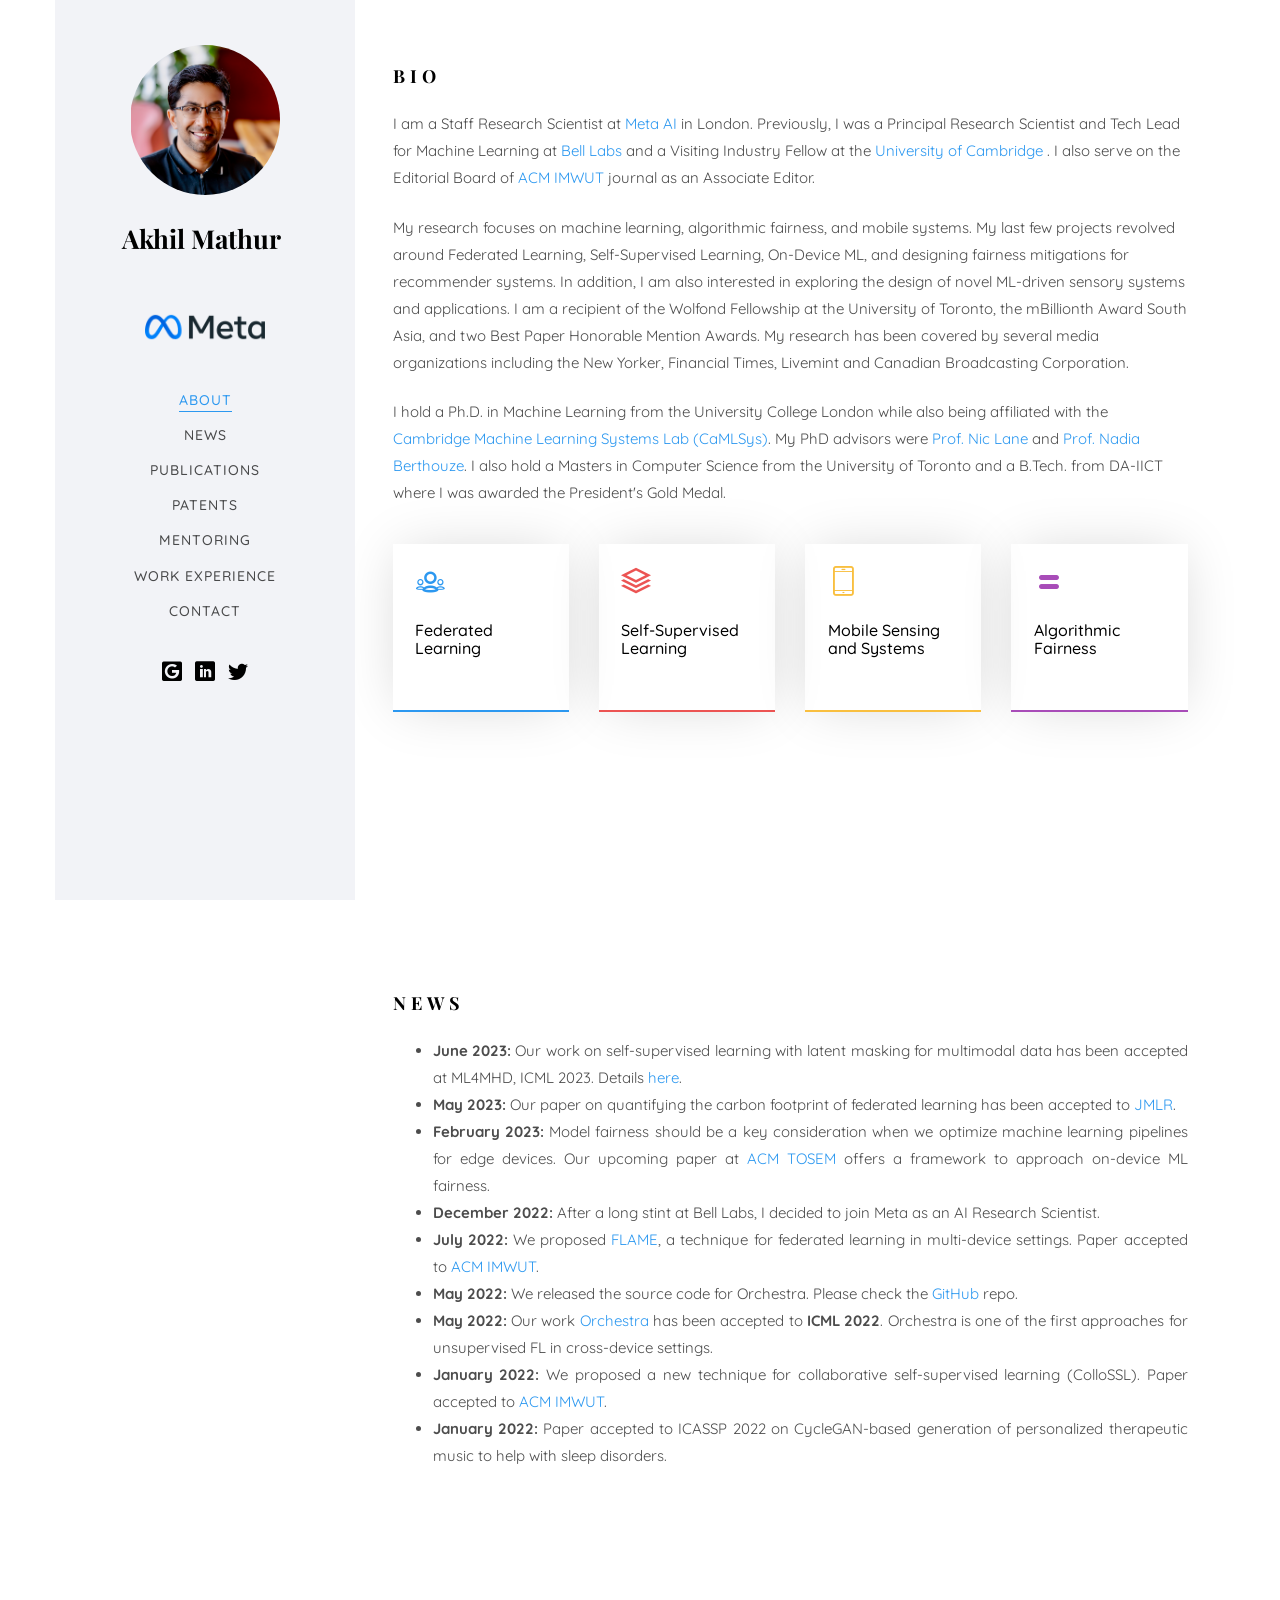
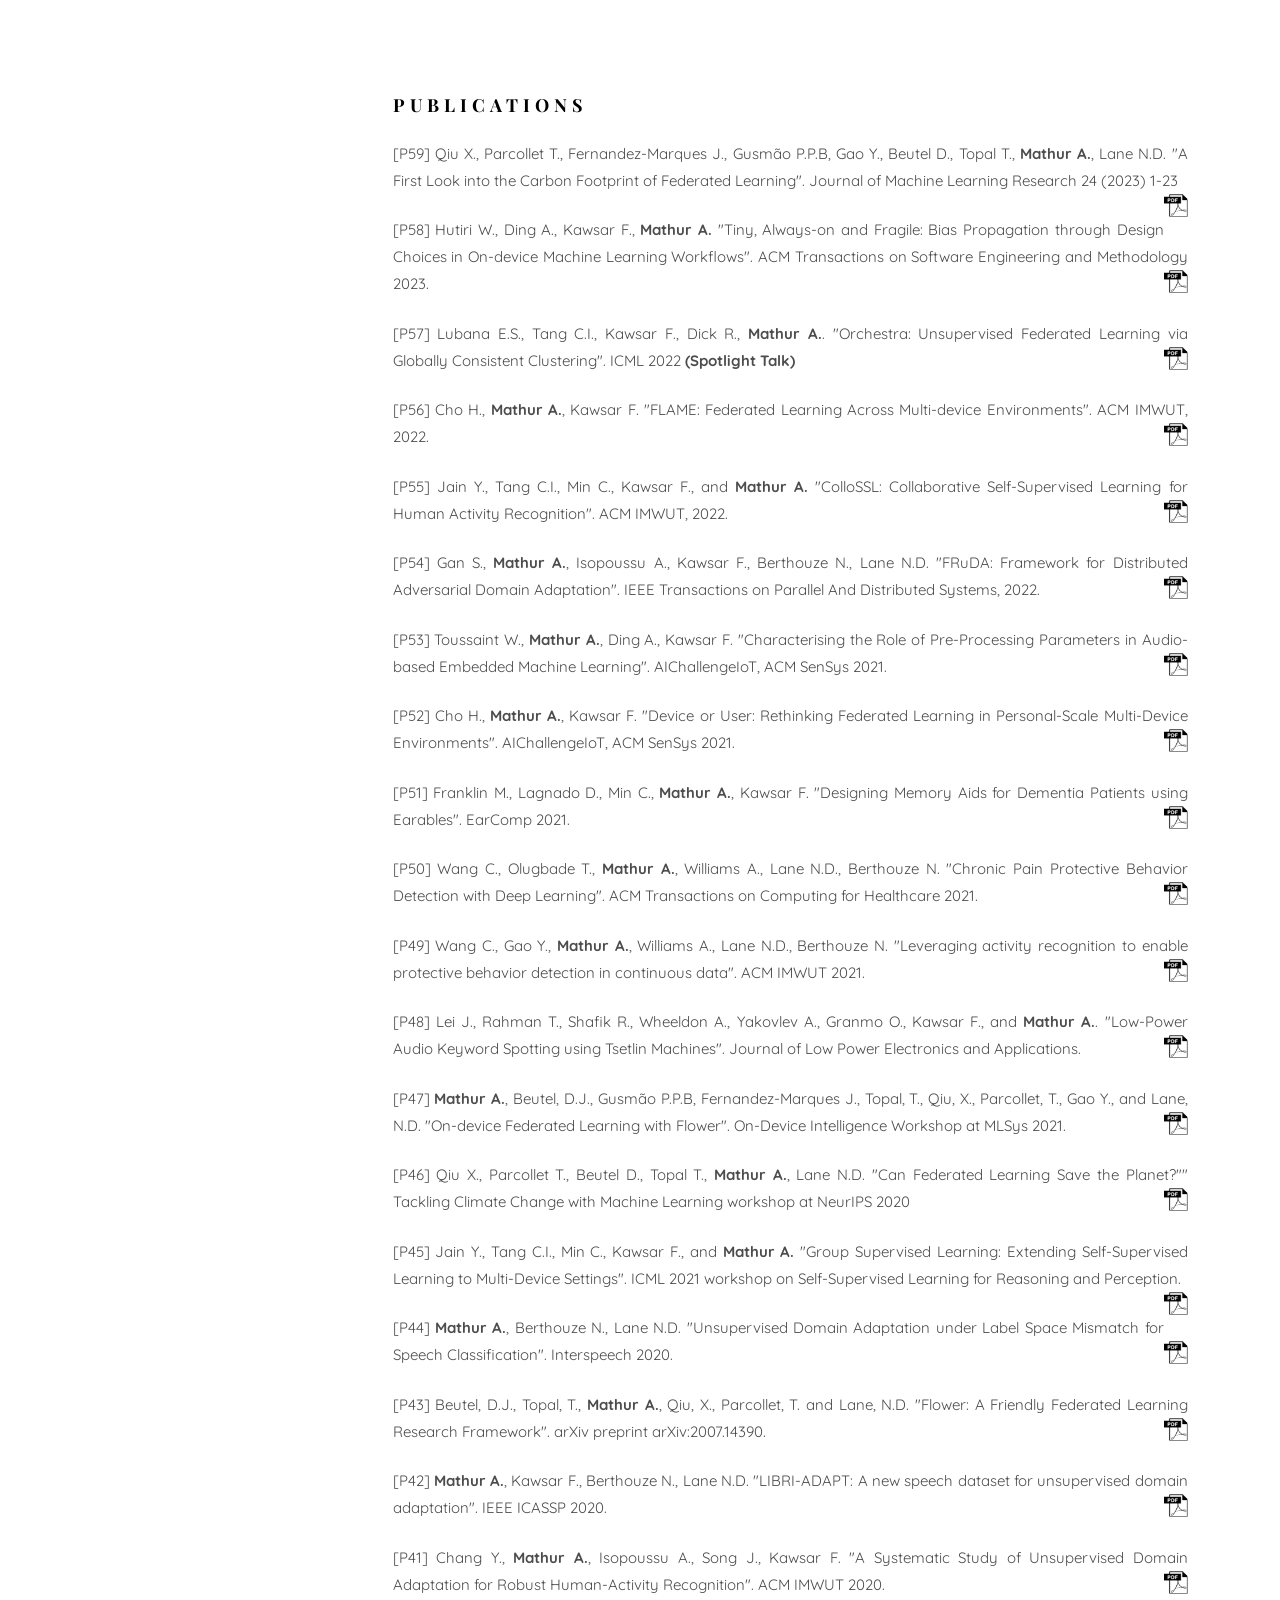
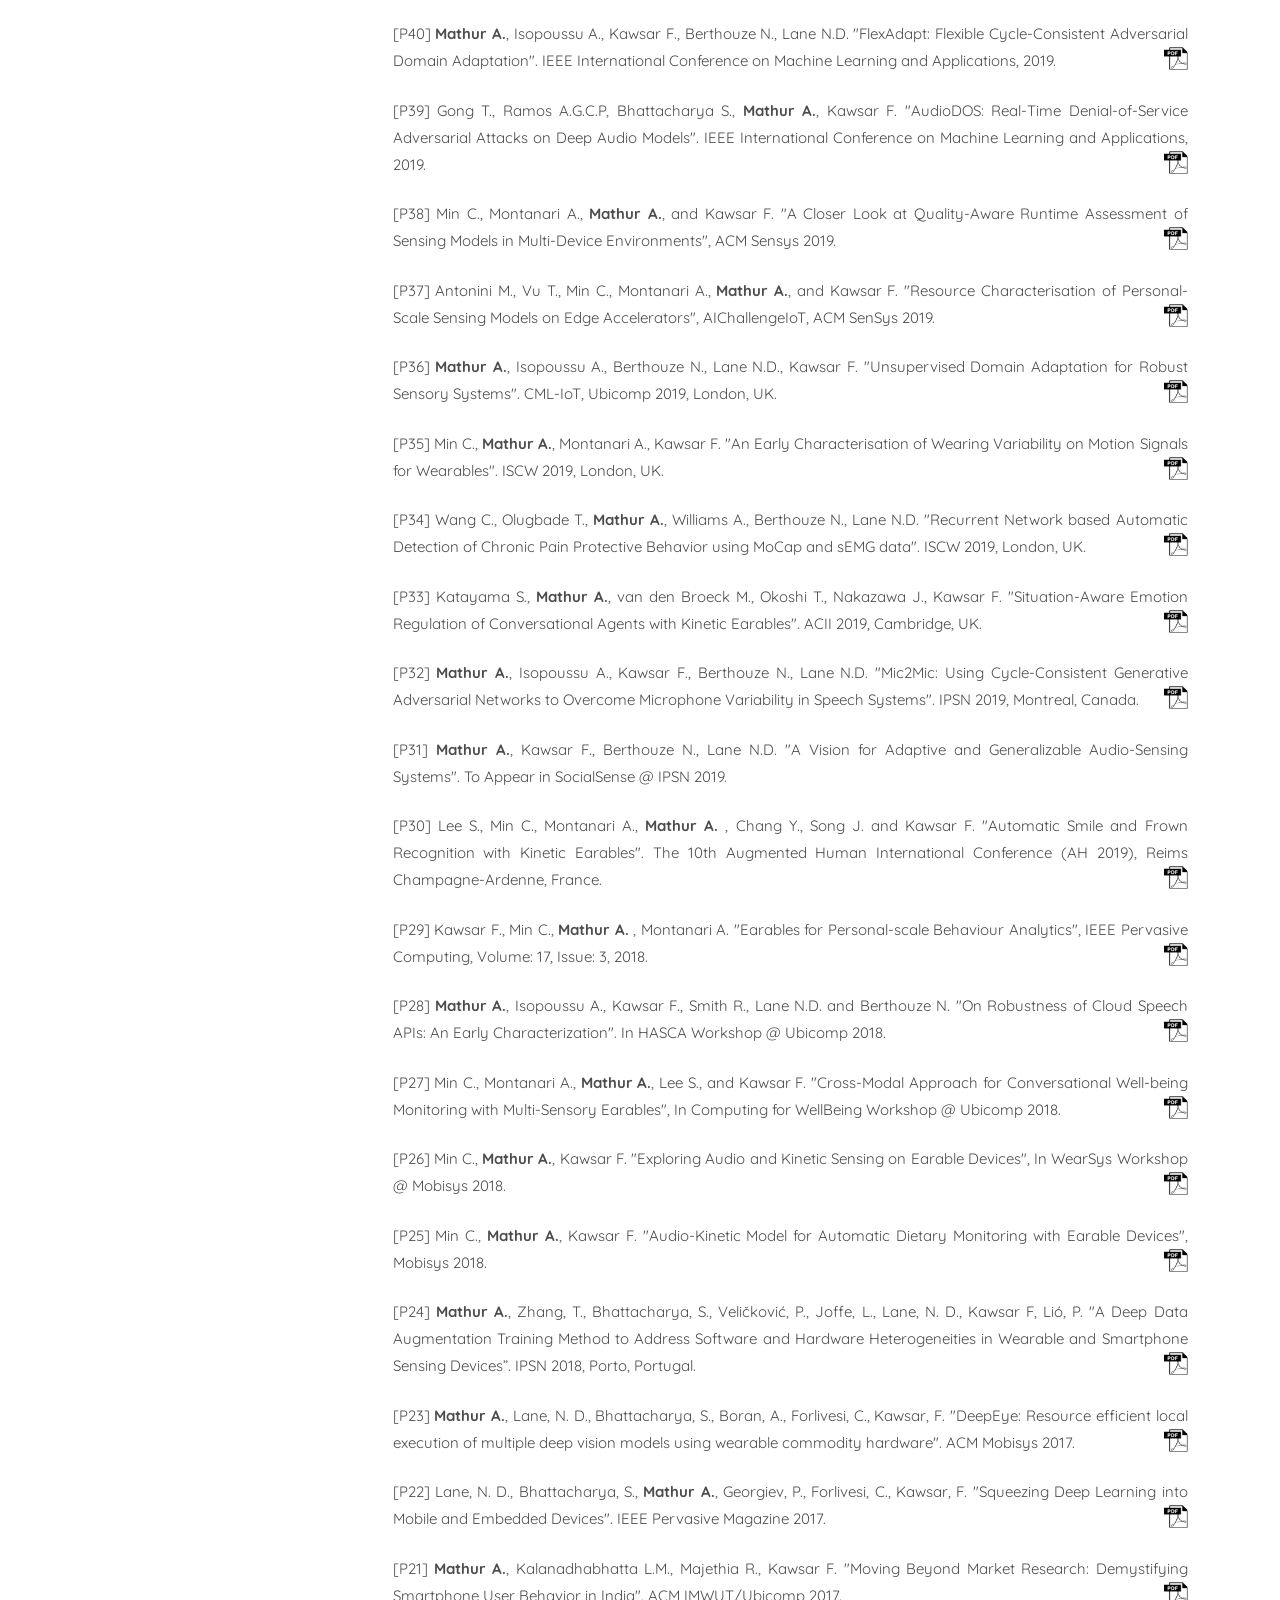
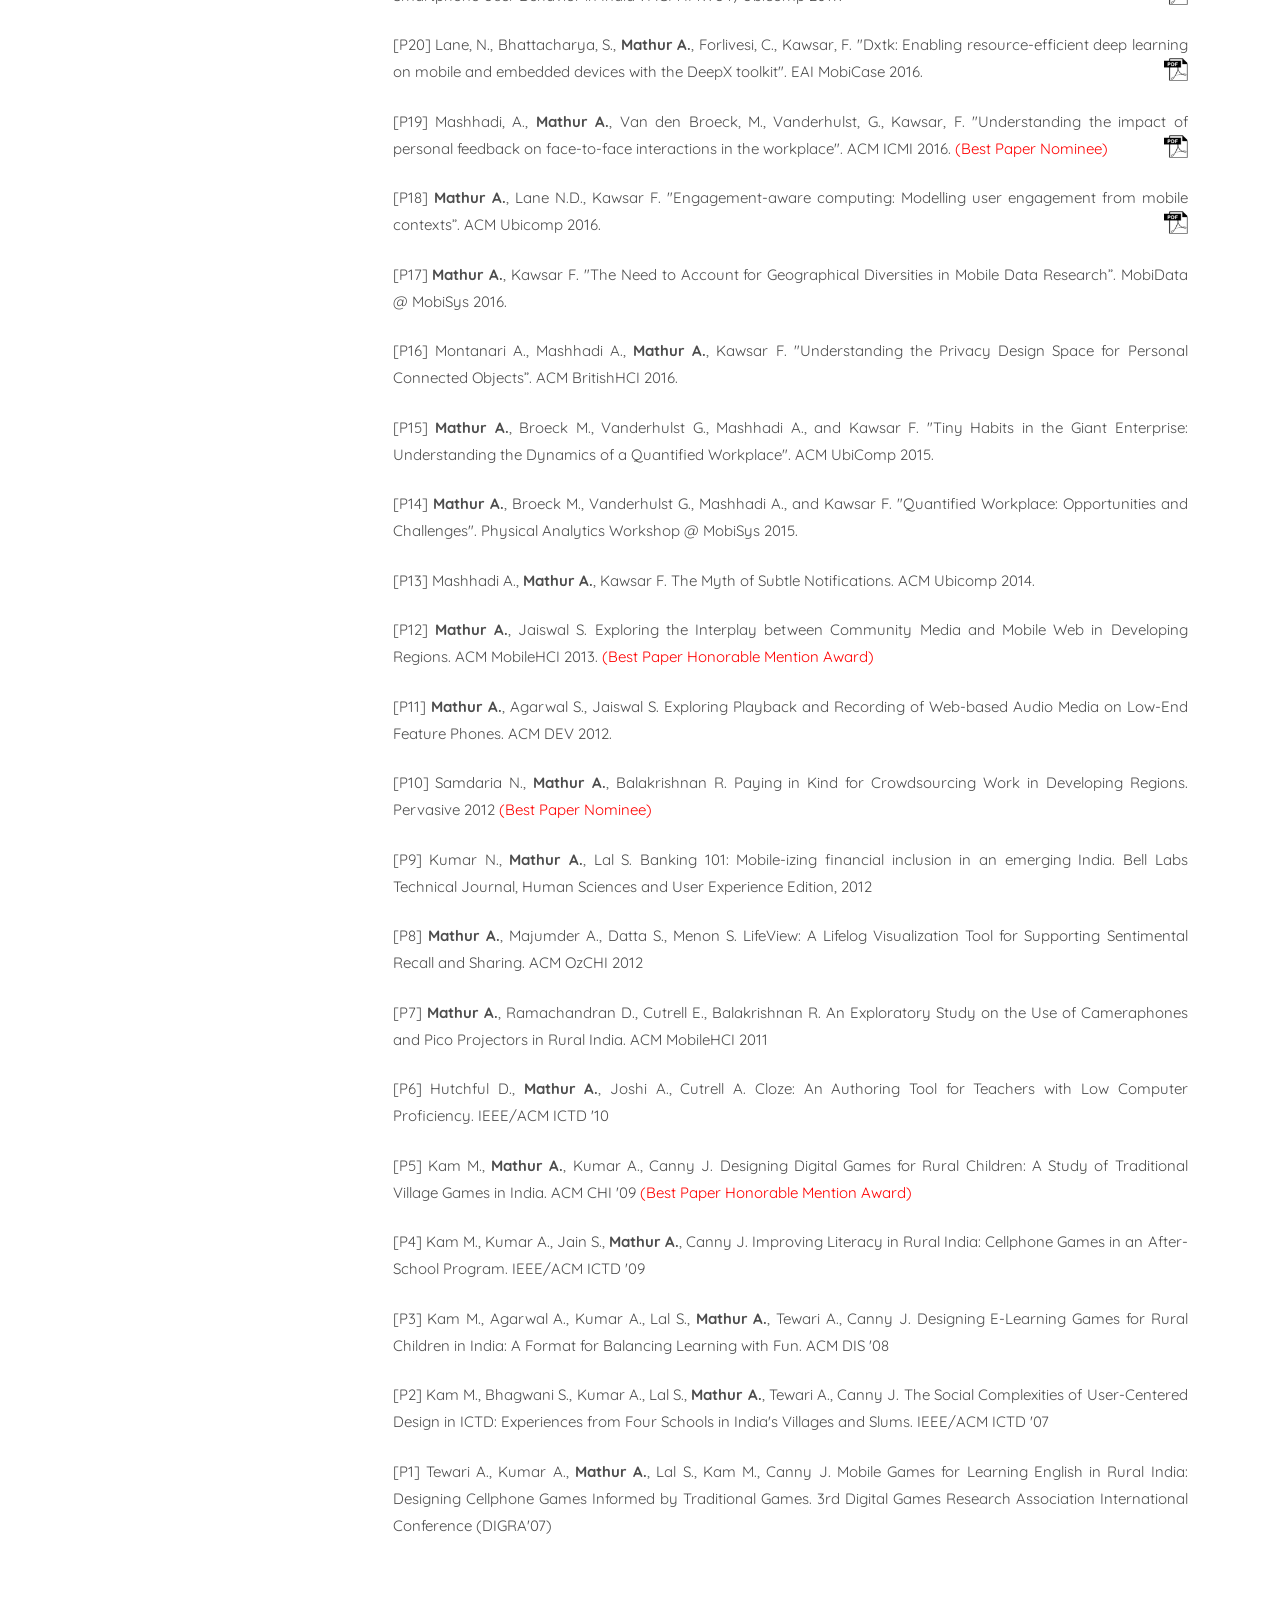
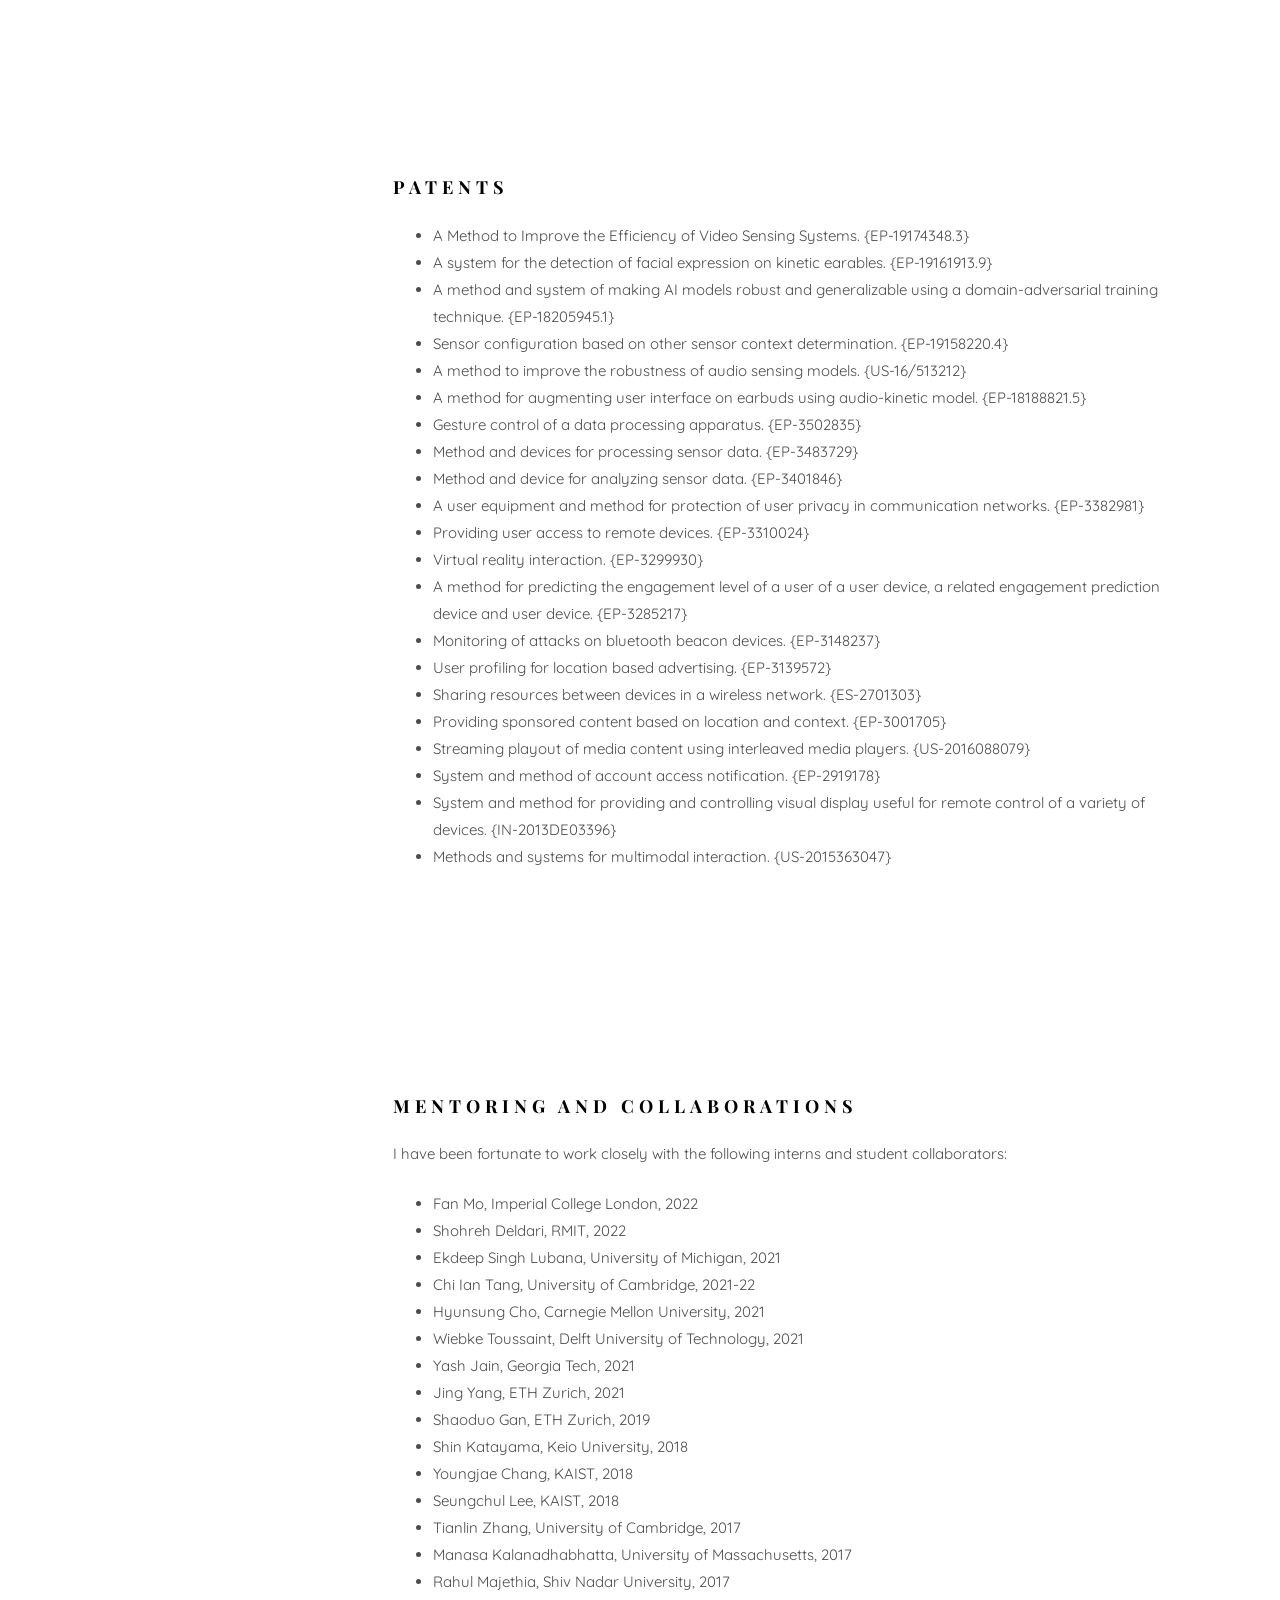
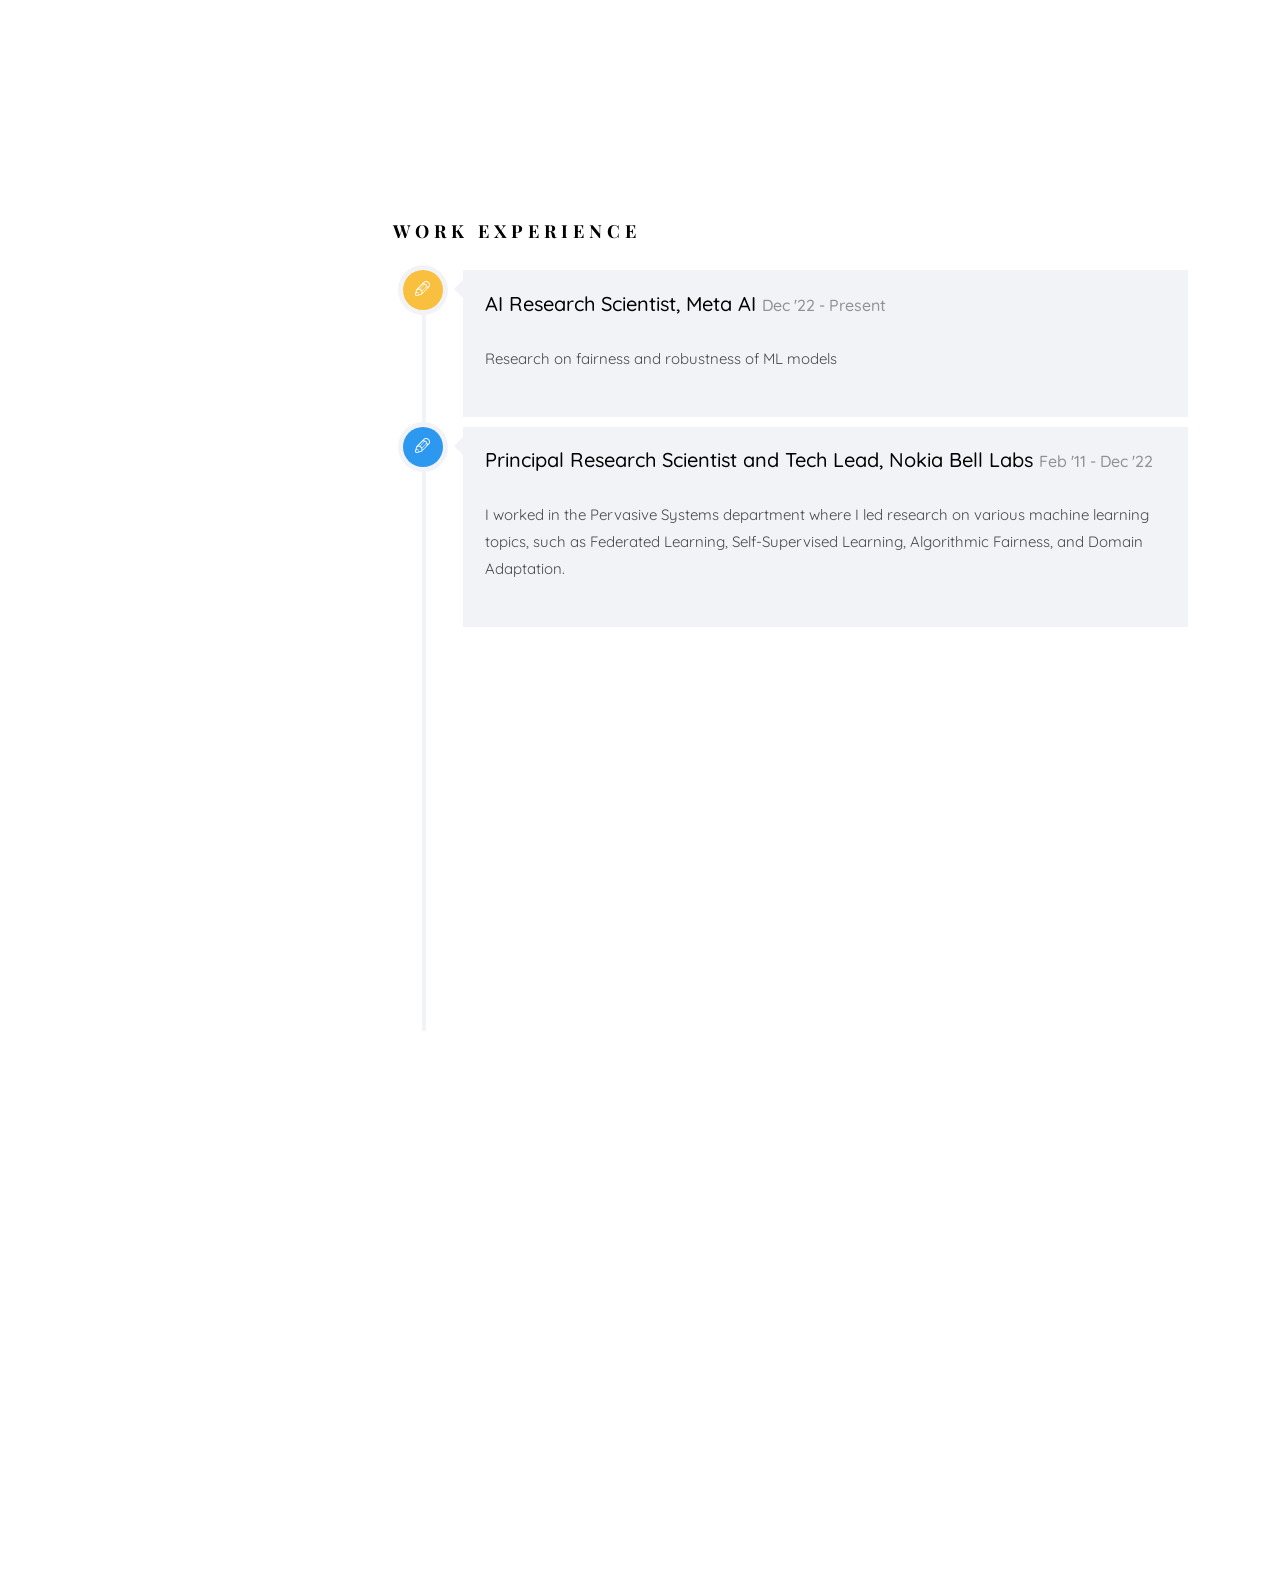
==== index.html @ a4d9ad80 "up" ====
<!DOCTYPE HTML>
<html>
	<head>
	<!-- Global site tag (gtag.js) - Google Analytics -->
	<script async src="https://www.googletagmanager.com/gtag/js?id=UA-136020312-1"></script>
	<script>
	  window.dataLayer = window.dataLayer || [];
	  function gtag(){dataLayer.push(arguments);}
	  gtag('js', new Date());

	  gtag('config', 'UA-136020312-1');
	</script>

	<!-- Note: plugin scripts must be included after the tracking snippet. -->
	<script src="https://ipmeta.io/plugin.js"></script>

	<script>
	   provideGtagPlugin({
	      serviceProvider: 'dimension1',
	      networkDomain: 'dimension2',
	      networkType: 'dimension3',
	   });
	</script>


	<meta charset="utf-8">
	<meta http-equiv="X-UA-Compatible" content="IE=edge">
	<title>Akhil Mathur</title>
	<meta name="viewport" content="width=device-width, initial-scale=1">
	<meta name="description" content="Akhil Mathur's Website"/>
	<meta name="keywords" content="Akhil Mathur, Research Scientist, Meta, Meta AI, Facebook, Bell Labs, Nokia Bell Labs, DeepEye, UCL, Cambridge, Domain Adaptation, Computer Science, Ubicomp, Machine Learning, Deep Learning, University of Toronto, UofT, HCI, Toronto"/>
	<meta name="google-site-verification" content="bqf3jKVUFw9JAjc2MadtDzBsh65srQUKRtcz_CJBlJ8" />

  <!-- Facebook and Twitter integration -->
	<meta property="og:title" content=""/>
	<meta property="og:image" content=""/>
	<meta property="og:url" content=""/>
	<meta property="og:site_name" content=""/>
	<meta property="og:description" content=""/>
	<meta name="twitter:title" content="" />
	<meta name="twitter:image" content="" />
	<meta name="twitter:url" content="" />
	<meta name="twitter:card" content="" />

	<!-- Place favicon.ico and apple-touch-icon.png in the root directory -->
	<link rel="shortcut icon" href="favicon.ico">

	<link href="https://fonts.googleapis.com/css?family=Quicksand:300,400,500,700" rel="stylesheet">
	<link href="https://fonts.googleapis.com/css?family=Playfair+Display:400,400i,700" rel="stylesheet">

	<!-- Animate.css -->
	<link rel="stylesheet" href="css/animate.css">
	<!-- Icomoon Icon Fonts-->
	<link rel="stylesheet" href="css/icomoon.css">
	<!-- Bootstrap  -->
	<link rel="stylesheet" href="css/bootstrap.css">
	<!-- Flexslider  -->
	<link rel="stylesheet" href="css/flexslider.css">
	<!-- Flaticons  -->
	<link rel="stylesheet" href="fonts/flaticon/font/flaticon.css">
	<!-- Owl Carousel -->
	<link rel="stylesheet" href="css/owl.carousel.min.css">
	<link rel="stylesheet" href="css/owl.theme.default.min.css">
	<!-- Theme style  -->
	<link rel="stylesheet" href="css/style.css">

	<!-- Modernizr JS -->
	<script src="js/modernizr-2.6.2.min.js"></script>
	<!-- FOR IE9 below -->
	<!--[if lt IE 9]>
	<script src="js/respond.min.js"></script>
	<![endif]-->

	</head>
	<body>
	<!-- <script type="text/javascript" id="clustrmaps" src="//clustrmaps.com/map_v2.js?d=1ELm5bKOpgGYYvRy6Z2McScpDmzfFnuoEy1gmT0PHn0&cl=ffffff&w=a"></script>		 -->
	<div id="colorlib-page">
		<div class="container-wrap">
		<a href="#" class="js-colorlib-nav-toggle colorlib-nav-toggle" data-toggle="collapse" data-target="#navbar" aria-expanded="false" aria-controls="navbar"><i></i></a>
		<aside id="colorlib-aside" role="complementary" class="border js-fullheight">
			<div class="text-center">
				<div class="author-img" style="background-image: url(images/aboutme.png);"></div>
				<h1 id="colorlib-logo"><a href="index.html">Akhil Mathur</a></h1>
				<!-- <div class="logo-img"><br/></div> -->

				<!-- <div class="logo-img" style="background-image: url(images/ucl.png);"></div>
				<div class="logo-img" style="background-image: url(images/nbl.png);"></div> -->

				<img class="logo-img" src="images/meta.png" alt="Meta" width="40%" height="40%">
				<!-- <img class="logo-img" src="images/ucl2.png" alt="UCL" width="40%" height="10%"> -->

				<!-- <div class="logo-img"><p/><p/><br/></div> -->

				<!-- <span class="heading-doublemeta">Senior Research Scientist </span>
				<span class="heading-doublemeta" style="margin-bottom:20px;">Nokia Bell Labs, Cambridge </span> -->
			</div>
			<nav id="colorlib-main-menu" role="navigation" class="navbar">
				<div id="navbar" class="collapse">
					<ul>
						<li class="active"><a href="#" data-nav-section="about">About</a></li>
						<li><a href="#" data-nav-section="news">News</a></li>
						<li><a href="#" data-nav-section="publications">Publications</a></li>
						<li><a href="#" data-nav-section="patents">Patents</a></li>
						<li><a href="#" data-nav-section="mentoring">Mentoring</a></li>
						<li><a href="#" data-nav-section="experience">Work Experience</a></li>
						<li><a href="#" data-nav-section="contact">Contact</a></li>
					</ul>
				</div>
			</nav>

			<div class="colorlib-footer">
				<ul>
					<li><a href="https://scholar.google.co.uk/citations?user=oKsBeGAAAAAJ" target="_blank"><i class="icon-google2"></i></a></li>
					<li><a href="https://www.linkedin.com/in/akhilmathur" target="_blank"><i class="icon-linkedin2"></i></a></li>
					<li><a href="https://twitter.com/akhilmathurs" target="_blank"><i class="icon-twitter2"></i></a></li>
				</ul>
			</div>

		</aside>

		<div id="colorlib-main">
			<section class="colorlib-about" data-section="about">
				<div class="colorlib-narrow-content">
					<div class="row">
						<div class="col-md-12">
							<div class="row row-bottom-padded-sm animate-box" data-animate-effect="fadeInLeft">
								<div class="col-md-12">
									<div class="about-desc">
										<!-- <span class="heading-meta">About Us</span> -->
										<h2 class="colorlib-heading">Bio</h2>
										<p>I am a Staff Research Scientist at <a href="https://ai.facebook.com/" target="_blank">Meta AI</a> in London. Previously, I was a Principal Research Scientist and Tech Lead for Machine Learning at <a href="https://www.bell-labs.com/" target="_blank">Bell Labs</a> and a Visiting Industry Fellow at the <a href="http://www.cst.cam.ac.uk/"> University of Cambridge </a>. I also serve on the Editorial Board of <a href="https://dl.acm.org/journal/imwut" target="_blank">ACM IMWUT</a> journal as an Associate Editor.</p>

										<p> My research focuses on machine learning, algorithmic fairness, and mobile systems. My last few projects revolved around Federated Learning, Self-Supervised Learning, On-Device ML, and designing fairness mitigations for recommender systems. In addition, I am also interested in exploring the design of novel ML-driven sensory systems and applications. I am a recipient of the Wolfond Fellowship at the University of Toronto, the mBillionth Award South Asia, and two Best Paper Honorable Mention Awards. My research has been covered by several media organizations including the New Yorker, Financial Times, Livemint and Canadian Broadcasting Corporation. </p>

										<p>I hold a Ph.D. in Machine Learning from the University College London while also being affiliated with the <a href="https://mlsys.cst.cam.ac.uk/" target="_blank">Cambridge Machine Learning Systems Lab (CaMLSys)</a>. My PhD advisors were <a href="http://niclane.org/" target="_blank">Prof. Nic Lane</a> and <a href="https://uclic.ucl.ac.uk/people/nadia-berthouze" target="_blank">Prof. Nadia Berthouze</a>. I also hold a Masters in Computer Science from the University of Toronto and a B.Tech. from DA-IICT where I was awarded the President's Gold Medal.</p>


									</div>
								</div>
							</div>
							<div class="row">
								<div class="col-md-3 animate-box" data-animate-effect="fadeInLeft">
									<div class="services color-1">
										<span class="icon2"><i class="icon-group-outline"></i></span>
										<h3>Federated Learning</h3>
									</div>
								</div>
								<div class="col-md-3 animate-box" data-animate-effect="fadeInRight">
									<div class="services color-2">
										<span class="icon2"><i class="icon-layers2"></i></span>
										<h3>Self-Supervised Learning</h3>
									</div>
								</div>
								<div class="col-md-3 animate-box" data-animate-effect="fadeInTop">
									<div class="services color-3">
										<span class="icon2"><i class="icon-phone3"></i></span>
										<h3>Mobile Sensing and Systems</h3>
									</div>
								</div>
								<div class="col-md-3 animate-box" data-animate-effect="fadeInBottom">
									<div class="services color-4">
										<span class="icon2"><i class="icon-equals"></i></span>
										<h3>Algorithmic Fairness</h3>
									</div>
								</div>
							</div>
						</div>
					</div>
				</div>
			</section>


		<section class="colorlib-news" data-section="news">
			<div class="colorlib-narrow-content">
				<div class="row">
					<div class="col-md-12">
						<div class="row row-bottom-padded-sm animate-box" data-animate-effect="fadeInLeft">
							<div class="col-md-12">
								<div class="about-news">
									<h2 class="colorlib-heading">News</h2>
									<div class = "colorlib-justify">
									<ul>										
										<li><b>June 2023:</b> Our work on self-supervised learning with latent masking for multimodal data has been accepted at ML4MHD, ICML 2023. Details <a href="https://arxiv.org/abs/2307.16847" target="_blank">here</a>.        										
										<li><b>May 2023:</b> Our paper on quantifying the carbon footprint of federated learning has been accepted to <a href="https://www.jmlr.org/papers/volume24/21-0445/21-0445.pdf" target="_blank">JMLR</a>.        
										<li><b>February 2023:</b> Model fairness should be a key consideration when we optimize machine learning pipelines for edge devices. Our upcoming paper at <a href="https://dl.acm.org/doi/10.1145/3591867" target="_blank">ACM TOSEM</a> offers a framework to approach on-device ML fairness.        												
										<li><b>December 2022:</b> After a long stint at Bell Labs, I decided to join Meta as an AI Research Scientist.        
										<li><b>July 2022:</b> We proposed <a href="https://arxiv.org/abs/2202.08922" target="_blank">FLAME</a>, a technique for federated learning in multi-device settings. Paper accepted to <a href="https://dl.acm.org/journal/imwut">ACM IMWUT</a>.        
										<li><b>May 2022:</b> We released the source code for Orchestra. Please check the <a href="https://github.com/akhilmathurs/orchestra" target="_blank">GitHub</a> repo.        
										<li><b>May 2022:</b> Our work <a href="https://proceedings.mlr.press/v162/lubana22a.html" target="_blank">Orchestra</a> has been accepted to <b>ICML 2022</b>. Orchestra is one of the first approaches for unsupervised FL in cross-device settings.        
										<li><b>January 2022:</b> We proposed a new technique for collaborative self-supervised learning (ColloSSL). Paper accepted to <a href="https://dl.acm.org/journal/imwut">ACM IMWUT</a>.        
										<li><b>January 2022:</b> Paper accepted to ICASSP 2022 on CycleGAN-based generation of personalized therapeutic music to help with sleep disorders.        
										<!-- <li><b>December 2021:</b> We proposed a new framework for extending unsupervised domain adaptation to distributed, multi-domain settings. Paper accepted to <a href="https://ieeexplore.ieee.org/document/9656647">IEEE Transactions on Parallel And Distributed Systems</a>.        
										<li><b>November 2021:</b> I am co-chairing the Industry Track for <a href="http://www.percom.org/the-percom-industry-track/" target="_blank">IEEE Percom 2022</a>. Please consider submitting a paper.       
										<li><b>October 2021:</b> I am serving on the Program Committees of ACM/IEEE IPSN 2022 and ACM CHI 2022.       
										<li><b>September 2021:</b> Two papers on federated learning and embedded ML fairness accepted to <a href="https://aichallengeiot.github.io/">AIChallengeIoT</a> at ACM Sensys 2021.        
										<li><b>July 2021:</b> Our paper on extending self-supervised learning to multi-devices settings was accepted to <a href="https://icml21ssl.github.io/">Self-Supervised Learning for Reasoning and Perception</a> at ICML 2021.        
										<li><b>May 2021:</b> Two papers on detecting chronic pain by modeling on-body sensor data with Graph Neural Networks accepted to ACM IMWUT and ACM Transactions on Computing for Healthcare.        
										<li><b>March 2021:</b> Our paper on deploying Federated Learning on Android devices was accepted to the <a href="https://mlsys.org/virtual/2021/workshop/1637">On-Device Intelligence Workshop</a> at MLSys 2021.        
										<li><b>December 2020:</b> Our paper on quantifying the carbon footprint of FL was accepted to the <a href="https://www.climatechange.ai/events/neurips2020">Tackling Climate Change with Machine Learning</a> workshop at NeurIPS 2020.      
										<li><b>September 2020:</b> We released <a href="https://flower.dev/" target="_blank">Flower</a>, an open-source Federated Learning framework, to accelerate FL research and deployments.      
										<li><b>September 2020:</b> We released <a href="https://github.com/akhilmathurs/libriadapt/" target="_blank">LibriAdapt</a>, a large-scale speech dataset to facilitate research in domain adaptation.      -->
										<!-- <li><b>August 2020:</b> Our paper on unsupervised domain adaptation under label space mismatch is accepted at Interspeech 2020.     -->
										<!-- <li><b>August 2020:</b> I am chairing the Industry Track for <a href="http://www.percom.org/call_for_industry_track_papers/" target="_blank">IEEE Percom 2021</a>. Please consider submitting a paper.    										 -->
										<!-- <li><b>July 2020:</b> I am serving on the Program Committee of ACM/IEEE IPSN 2021, which is a part of the CPS-IoT Week 2021.  -->
										<!-- <li><b>May 2020:</b> I was interviewed by the <a href="https://ubiquity.acm.org/article.cfm?id=3397260" target="_blank">ACM Ubiquity</a> magazine about my research, and how it contributes to the vision of Equitable Computing. -->
										<!-- <li><b>February 2020:</b> I will be serving on the Editorial Board of <a href="https://dl.acm.org/journal/imwut" target="_blank">ACM IMWUT</a> as an Associate Editor.
										<li><b>February 2020:</b> Our paper, introducing a new speech dataset for domain adaptation, has been accepted at ICASSP 2020.
										<li><b>February 2020:</b> Our paper on unsupervised domain adaptation for HAR has been accepted at IMWUT 2020. -->
										<!-- <li><b>January 2020:</b> Our team is <a href="papers/bl_internship_2020.pdf" target="_blank">recruiting</a> interns for summer 2020 in Cambridge. Please reach out if you are interested. -->
										<!-- <li><b>December 2019:</b> I am chairing the Industry Track for <a href="http://www.smart-comp.org/" target="_blank">IEEE SmartComp 2020</a>. Please consider submitting a paper. -->
										<!-- <li><b>November 2019:</b> Our team is <a href="papers/job_2020.pdf" target="_blank">hiring</a> Research Scientists in Cambridge. Please reach out if you are interested. -->
										<!-- <li><b>October 2019:</b> I have been selected as a member of the ACM Future of Computing Academy <a href="https://acm-fca.org/" target="_blank">(FCA)</a>. Excited! </a>. -->
										<!-- <li><b>October 2019:</b> Our paper on distributed domain adaptation has been accepted to NeurIPS workshop on <a href="http://learningsys.org/neurips19/" target="_blank">Systems for ML </a>. -->
										<!-- <li><b>September 2019:</b> Two papers on unsupervised domain adaptation and audio adversarial attacks for deep neural networks accepted to the International Conference on Machine Learning and Applications 2019. -->
										<!-- <li><b>September 2019:</b> Our paper on quality-aware execution of deep learning models in multi-device environments has been accepted to ACM Sensys 2019.
										<li><b>September 2019:</b> Our paper on profiling the performance of neural networks on edge accelerators has been accepted to <a href="https://aichallengeiot.github.io/" target="_blank">AIChallengeIoT</a> at Sensys 2019. -->
										<!-- <li><b>September 2019:</b> Glad to be selected as a finalist for the Gaetano Borriello award at Ubicomp 2019. -->
										<!-- <li><b>August 2019:</b> I am serving on the Technical Program Committee of <a href="https://sites.google.com/view/wristsense2020" target="_blank">WristSense</a> at Percom 2020.
										<li><b>August 2019:</b> I am serving on the Technical Program Committee of <a href="http://www.percom.org/" target="_blank">Percom 2020</a> industrial track. -->
										<!-- <li><b>July 2019:</b> Two papers accepted to ISWC 2019 and one workshop paper accepted to the Continual Learning workshop (CML IoT) at UbiComp 2019.
										<li><b>June 2019:</b> Our paper on context-aware emotion regulation of voice agents has been accepted to <a href="http://acii-conf.org/2019/" target="_blank">ACII 2019</a>. -->
										<!-- <li><b>March 2019:</b> I am serving as the Program Chair for <a href="http://wearsys.io" target="_blank">WearSys 2019</a>. Please consider submitting a paper.
										<li><b>March 2019:</b> I am serving on the Technical Program Committee of <a href="http://urbaniot.org/" target="_blank">Urb-IoT 2019.</a>
										<li><b>Feb 2019:</b> Our <a href="papers/mathur_ipsn19.pdf">paper</a> on using GANs for audio model robustness has been accepted to <a href="http://ipsn.acm.org/2019" target="_blank">IPSN 2019</a>.
										<li><b>Jan 2019:</b> Our <a href="papers/lee_ah19.pdf">paper</a> on facial expression detection using kinetic earables has been accepted to <a href="https://www.augmented-human.com/" target="_blank">Augmented Human 2019</a>.
										<li><b>Jan 2019:</b> We released our smart earbud prototype to the research community. Visit <a href="http://www.esense.io/ target="_blank"">http://www.esense.io/</a> for more information.</li> -->
										<!-- <li><b>Nov 2018:</b> I am serving on the Technical Program Committee of <a href="https://sites.google.com/view/wristsense2019/" target="_blank">WristSense</a> at Percom 2019.
										<li><b>Nov 2018:</b> I am serving on the Technical Program Committee of <a href="http://www.percom.org/" target="_blank">Percom 2019</a> industrial track. -->
<!-- 										<li><b>Oct 2018:</b> We are hiring multiple research scientists at Nokia Bell Labs in Cambridge. Please see the <a href="papers/JobDesc-EAI-2018-9.pdf">flyer</a> and feel free to reach out to me.</li>
 -->
 									 <!-- <li><b>Oct 2018:</b> Our <a href="papers/kawsar_pervasive18.pdf">work</a> on using earables for personal-scale behaviour analytics has been accepted to IEEE Pervasive Computing. -->
<!-- 										<li><b>Sept 2018:</b> Two workshop papers accepted at HASCA and WellComp workshops at Ubicomp 2018.
 -->									</ul>
								</div>
								</div>
							</div>
						</div>
					</div>
				</div>
			</div>
		</section>

			<section class="colorlib-publications" data-section="publications">
				<div class="colorlib-narrow-content">
					<div class="row">
						<div class="col-md-12">
							<div class="row row-bottom-padded-sm animate-box" data-animate-effect="fadeInLeft">
								<div class="col-md-12">
									<div class="about-desc">
										<h2 class="colorlib-heading">Publications</h2>
										<div class = "colorlib-justify">

										<p> [P59] Qiu X., Parcollet T., Fernandez-Marques J., Gusmão P.P.B, Gao Y., Beutel D., Topal T., <span style="font-weight:bold"> Mathur A.</span>, Lane N.D. "A First Look into the Carbon Footprint of Federated Learning". Journal of Machine Learning Research 24 (2023) 1-23 <a href="papers/qiu_jmlr2023.pdf"><img src="icon-pdf.gif" width="24" align="right"></a></p>

										<p> [P58] Hutiri W., Ding A., Kawsar F., <span style="font-weight:bold"> Mathur A.</span> "Tiny, Always-on and Fragile: Bias Propagation through Design Choices in On-device Machine Learning Workflows". ACM Transactions on Software Engineering and Methodology 2023. <a href="papers/hutiri_tosem2023.pdf"><img src="icon-pdf.gif" width="24" align="right"></a></p>

										<p> [P57] Lubana E.S., Tang C.I., Kawsar F., Dick R., <span style="font-weight:bold"> Mathur A.</span>. "Orchestra: Unsupervised Federated Learning via Globally Consistent Clustering". ICML 2022 <span style="font-weight:bold">(Spotlight Talk)</span> <a href="papers/lubana_orchestra.pdf"><img src="icon-pdf.gif" width="24" align="right"></a></p> 

										<p> [P56] Cho H., <span style="font-weight:bold"> Mathur A.</span>, Kawsar F. "FLAME: Federated Learning Across Multi-device Environments". ACM IMWUT, 2022. <a href="papers/cho_flame.pdf"><img src="icon-pdf.gif" width="24" align="right"></a></p>

										<p> [P55] Jain Y., Tang C.I., Min C., Kawsar F., and  <span style="font-weight:bold"> Mathur A.</span> "ColloSSL: Collaborative Self-Supervised Learning for Human Activity Recognition". ACM IMWUT, 2022. <a href="papers/collossl.pdf"><img src="icon-pdf.gif" width="24" align="right"></a></p>

										<p> [P54] Gan S., <span style="font-weight:bold"> Mathur A.</span>, Isopoussu A., Kawsar F., Berthouze N., Lane N.D. "FRuDA: Framework for Distributed Adversarial Domain Adaptation". IEEE Transactions on Parallel And Distributed Systems, 2022.  <a href="papers/fruda_tpds.pdf"><img src="icon-pdf.gif" width="24" align="right"></a></p>

										<p> [P53] Toussaint W., <span style="font-weight:bold"> Mathur A.</span>, Ding A., Kawsar F. "Characterising the Role of Pre-Processing Parameters in Audio-based Embedded Machine Learning". AIChallengeIoT, ACM SenSys 2021. <a href="papers/toussaint_aichallenge2021.pdf"><img src="icon-pdf.gif" width="24" align="right"></a></p>

										<p> [P52] Cho H., <span style="font-weight:bold"> Mathur A.</span>, Kawsar F. "Device or User: Rethinking Federated Learning in Personal-Scale Multi-Device Environments". AIChallengeIoT, ACM SenSys 2021. <a href="papers/cho_aichallenge2021.pdf"><img src="icon-pdf.gif" width="24" align="right"></a></p>

										<p> [P51] Franklin M., Lagnado D., Min C., <span style="font-weight:bold"> Mathur A.</span>, Kawsar F. "Designing Memory Aids for Dementia Patients using Earables". EarComp 2021. <a href="papers/franklin_earcomp2021.pdf"><img src="icon-pdf.gif" width="24" align="right"></a></p>	

										<p> [P50] Wang C., Olugbade T., <span style="font-weight:bold"> Mathur A.</span>, Williams A., Lane N.D., Berthouze N. "Chronic Pain Protective Behavior Detection with Deep Learning". ACM Transactions on Computing for Healthcare 2021. <a href="papers/wang_health2021.pdf"><img src="icon-pdf.gif" width="24" align="right"></a></p>

										<p> [P49] Wang C., Gao Y., <span style="font-weight:bold"> Mathur A.</span>, Williams A., Lane N.D., Berthouze N. "Leveraging activity recognition to enable protective behavior detection in continuous data". ACM IMWUT 2021. <a href="papers/wang_imwut2021.pdf"><img src="icon-pdf.gif" width="24" align="right"></a></p>
		
										<p> [P48] Lei J., Rahman T., Shafik R., Wheeldon A., Yakovlev A., Granmo O., Kawsar F., and <span style="font-weight:bold"> Mathur A.</span>. "Low-Power Audio Keyword Spotting using Tsetlin Machines". Journal of Low Power Electronics and Applications. <a href="papers/lei_tsetlin2021.pdf"><img src="icon-pdf.gif" width="24" align="right"></a></p>	
										
										<p> [P47] <span style="font-weight:bold"> Mathur A.</span>, Beutel, D.J., Gusmão P.P.B, Fernandez-Marques J., Topal, T., Qiu, X., Parcollet, T., Gao Y., and Lane, N.D. "On-device Federated Learning with Flower". On-Device Intelligence Workshop at MLSys 2021. <a href="papers/mathur_mlsys2021.pdf"><img src="icon-pdf.gif" width="24" align="right"></a></p> 
										
										<p> [P46] Qiu X., Parcollet T., Beutel D., Topal T., <span style="font-weight:bold"> Mathur A.</span>, Lane N.D. "Can Federated Learning Save the Planet?"" Tackling Climate Change with Machine Learning workshop at NeurIPS 2020 <a href="papers/qiu_neurips2020.pdf"><img src="icon-pdf.gif" width="24" align="right"></a></p>
										
										<p> [P45] Jain Y., Tang C.I., Min C., Kawsar F., and  <span style="font-weight:bold"> Mathur A.</span> "Group Supervised Learning: Extending Self-Supervised Learning to Multi-Device Settings". ICML 2021 workshop on Self-Supervised Learning for Reasoning and Perception. <a href="papers/jain_icml2021.pdf"><img src="icon-pdf.gif" width="24" align="right"></a> </p>
											
										<p> [P44] <span style="font-weight:bold"> Mathur A.</span>, Berthouze N., Lane N.D. "Unsupervised Domain Adaptation under Label Space Mismatch for Speech Classification". Interspeech 2020. <a href="papers/mathur_interspeech2021.pdf"><img src="icon-pdf.gif" width="24" align="right"></a></p>

										<p> [P43] Beutel, D.J., Topal, T., <span style="font-weight:bold"> Mathur A.</span>, Qiu, X., Parcollet, T. and Lane, N.D. "Flower: A Friendly Federated Learning Research Framework". arXiv preprint arXiv:2007.14390. <a href="papers/beutel_flower2020.pdf"><img src="icon-pdf.gif" width="24" align="right"></a></p>

										<p> [P42] <span style="font-weight:bold"> Mathur A.</span>, Kawsar F., Berthouze N., Lane N.D. "LIBRI-ADAPT: A new speech dataset for unsupervised domain adaptation". IEEE ICASSP 2020. <a href="papers/mathur_icassp2020.pdf"><img src="icon-pdf.gif" width="24" align="right"></a></p>

										<p> [P41] Chang Y., <span style="font-weight:bold"> Mathur A.</span>, Isopoussu A., Song J., Kawsar F. "A Systematic Study of Unsupervised Domain Adaptation for Robust Human-Activity Recognition". ACM IMWUT 2020. <a href="papers/chang_imwut2020.pdf"><img src="icon-pdf.gif" width="24" align="right"></a></p>

										<p> [P40] <span style="font-weight:bold"> Mathur A.</span>, Isopoussu A., Kawsar F., Berthouze N., Lane N.D. "FlexAdapt: Flexible Cycle-Consistent Adversarial Domain Adaptation". IEEE International Conference on Machine Learning and Applications, 2019. <a href="papers/mathur_icmla2019.pdf"><img src="icon-pdf.gif" width="24" align="right"></a></p>

										<p> [P39] Gong T., Ramos A.G.C.P, Bhattacharya S., <span style="font-weight:bold"> Mathur A.</span>, Kawsar F. "AudioDOS: Real-Time Denial-of-Service Adversarial Attacks on Deep Audio Models". IEEE International Conference on Machine Learning and Applications, 2019. <a href="papers/gong_icmla2019.pdf"><img src="icon-pdf.gif" width="24" align="right"></a></p>

										<p>	[P38]	Min C., Montanari A., <span style="font-weight:bold"> Mathur A.</span>, and Kawsar F. "A Closer Look at Quality-Aware Runtime Assessment of Sensing Models in Multi-Device Environments", ACM Sensys 2019.<a href="papers/min_sensys2019.pdf"><img src="icon-pdf.gif" width="24" align="right"></a> </p>

										<p>	[P37] Antonini M., Vu T., Min C., Montanari A., <span style="font-weight:bold"> Mathur A.</span>, and Kawsar F. "Resource Characterisation of Personal-Scale Sensing Models on Edge Accelerators", AIChallengeIoT, ACM SenSys 2019.<a href="papers/antonini_sensys2019.pdf"><img src="icon-pdf.gif" width="24" align="right"></a></p>

										<p> [P36] <span style="font-weight:bold"> Mathur A.</span>, Isopoussu A., Berthouze N., Lane N.D., Kawsar F. "Unsupervised Domain Adaptation for Robust Sensory Systems". CML-IoT, Ubicomp 2019, London, UK. <a href="papers/mathur_cmliot2019.pdf"><img src="icon-pdf.gif" width="24" align="right"></a> </p>

										<p> [P35] Min C., <span style="font-weight:bold"> Mathur A.</span>, Montanari A., Kawsar F. "An Early Characterisation of Wearing Variability on Motion Signals for Wearables". ISCW 2019, London, UK. <a href="papers/min_iswc2019.pdf"><img src="icon-pdf.gif" width="24" align="right"></a> </p>

										<p> [P34] Wang C., Olugbade T., <span style="font-weight:bold"> Mathur A.</span>, Williams A., Berthouze N., Lane N.D. "Recurrent Network based Automatic Detection of Chronic Pain Protective Behavior using MoCap and sEMG data". ISCW 2019, London, UK. <a href="papers/wang_iswc2019.pdf"><img src="icon-pdf.gif" width="24" align="right"></a> </p>

										<p> [P33] Katayama S., <span style="font-weight:bold"> Mathur A.</span>, van den Broeck M., Okoshi T., Nakazawa J.,  Kawsar F. "Situation-Aware Emotion Regulation of Conversational Agents with Kinetic Earables". ACII 2019, Cambridge, UK. <a href="papers/katayama_acii2019.pdf"><img src="icon-pdf.gif" width="24" align="right"></a> </p>

										<p> [P32] <span style="font-weight:bold"> Mathur A.</span>, Isopoussu A., Kawsar F., Berthouze N., Lane N.D. "Mic2Mic: Using Cycle-Consistent Generative Adversarial Networks to Overcome Microphone Variability in Speech Systems". IPSN 2019, Montreal, Canada. <a href="papers/mathur_ipsn19.pdf"><img src="icon-pdf.gif" width="24" align="right"></a> </p>

										<p>[P31] <span style="font-weight:bold">Mathur A.</span>, Kawsar F., Berthouze N., Lane N.D. "A Vision for Adaptive and Generalizable Audio-Sensing Systems". To Appear in SocialSense @ IPSN 2019. </p>

										<p>[P30] Lee S., Min C., Montanari A., <span style="font-weight:bold"> Mathur A. </span>, Chang Y., Song J. and Kawsar F. "Automatic Smile and Frown Recognition with Kinetic Earables". The 10th Augmented Human International Conference (AH 2019), Reims Champagne-Ardenne, France. <a href="papers/lee_ah19.pdf"><img src="icon-pdf.gif" width="24" align="right"></a> </p>

										<p>[P29] Kawsar F., Min C., <span style="font-weight:bold"> Mathur A. </span>, Montanari A. "Earables for Personal-scale Behaviour Analytics", IEEE Pervasive Computing, Volume: 17, Issue: 3, 2018. <a href="papers/kawsar_pervasive18.pdf"><img src="icon-pdf.gif" width="24" align="right"></a> </p>

										<p>[P28] <span style="font-weight:bold"> Mathur A.</span>, Isopoussu A., Kawsar F., Smith R., Lane N.D. and Berthouze N. "On Robustness of Cloud Speech APIs: An Early Characterization". In HASCA Workshop @ Ubicomp 2018. <a href="papers/mathur_hasca18.pdf"><img src="icon-pdf.gif" width="24" align="right"></a> </p>

										<p>[P27] Min C., Montanari A., <span style="font-weight:bold">Mathur A.</span>, Lee S., and Kawsar F. "Cross-Modal Approach for Conversational Well-being Monitoring with Multi-Sensory Earables", In Computing for WellBeing Workshop @ Ubicomp 2018.<a href="papers/min_wellcomp18.pdf"><img src="icon-pdf.gif" width="24" align="right"></a> </p>

										<p>[P26] Min C., <span style="font-weight:bold">Mathur A.</span>, Kawsar F. "Exploring Audio and Kinetic Sensing on Earable Devices", In WearSys Workshop @ Mobisys 2018.<a href="papers/min_wearsys18.pdf"><img src="icon-pdf.gif" width="24" align="right"></a> </p>

										<p>[P25] Min C., <span style="font-weight:bold">Mathur A.</span>, Kawsar F. "Audio-Kinetic Model for Automatic Dietary Monitoring with Earable Devices", Mobisys 2018. <a href="papers/min_mobisys18_2.pdf"><img src="icon-pdf.gif" width="24" align="right"></a> </p>

										<p> [P24] <span style="font-weight:bold"> Mathur A.</span>, Zhang, T., Bhattacharya, S., Veličković, P., Joffe, L., Lane, N. D., Kawsar F, Lió, P. "A Deep Data Augmentation Training Method to Address Software and Hardware Heterogeneities in Wearable and Smartphone Sensing Devices”. IPSN 2018, Porto, Portugal. <a href="papers/mathur_ipsn18.pdf"><img src="icon-pdf.gif" width="24" align="right"></a> </p>

										<p> [P23] <span style="font-weight:bold"> Mathur A.</span>, Lane, N. D., Bhattacharya, S., Boran, A., Forlivesi, C., Kawsar, F. "DeepEye: Resource efficient local execution of multiple deep vision models using wearable commodity hardware". ACM Mobisys 2017. <a href="papers/mathur_mobisys2017.pdf"><img src="icon-pdf.gif" width="24" align="right"></a></p>

										<p> [P22] Lane, N. D., Bhattacharya, S., <span style="font-weight:bold"> Mathur A.</span>, Georgiev, P., Forlivesi, C., Kawsar, F. "Squeezing Deep Learning into Mobile and Embedded Devices". IEEE Pervasive Magazine 2017. <a href="papers/lane_pervasive2017.pdf"><img src="icon-pdf.gif" width="24" align="right"></a></p>

										<p> [P21] <span style="font-weight:bold"> Mathur A.</span>, Kalanadhabhatta L.M., Majethia R., Kawsar F. "Moving Beyond Market Research: Demystifying Smartphone User Behavior in India". ACM IMWUT/Ubicomp 2017. <a href="papers/mathur_ubicomp2017.pdf"><img src="icon-pdf.gif" width="24" align="right"></a></p>

										<p> [P20] Lane, N., Bhattacharya, S., <span style="font-weight:bold"> Mathur A.</span>, Forlivesi, C., Kawsar, F. "Dxtk: Enabling resource-efficient deep learning on mobile and embedded devices with the DeepX toolkit". EAI MobiCase 2016. <a href="papers/lane_mobicase2016.pdf"><img src="icon-pdf.gif" width="24" align="right"></a></p>

										<p> [P19] Mashhadi, A., <span style="font-weight:bold"> Mathur A.</span>, Van den Broeck, M., Vanderhulst, G., Kawsar, F. "Understanding the impact of personal feedback on face-to-face interactions in the workplace". ACM ICMI 2016. <span style="color:red">(Best Paper Nominee) </span> <a href="papers/mashhadi_icml2016.pdf"><img src="icon-pdf.gif" width="24" align="right"></a></p>

										<p> [P18] <span style="font-weight:bold"> Mathur A.</span>, Lane N.D., Kawsar F. "Engagement-aware computing: Modelling user engagement from mobile contexts”. ACM Ubicomp 2016. <a href="papers/mathur_ubicomp2016.pdf"><img src="icon-pdf.gif" width="24" align="right"></a></p>

										<p> [P17] <span style="font-weight:bold"> Mathur A.</span>, Kawsar F. "The Need to Account for Geographical Diversities in Mobile Data Research”. MobiData @ MobiSys 2016. </p>

										<p> [P16] Montanari A., Mashhadi A., <span style="font-weight:bold"> Mathur A.</span>, Kawsar F. "Understanding the Privacy Design Space for Personal Connected Objects”. ACM BritishHCI 2016. </p>

										<p> [P15] <span style="font-weight:bold"> Mathur A.</span>, Broeck M., Vanderhulst G., Mashhadi A., and Kawsar F. "Tiny Habits in the Giant Enterprise: Understanding the Dynamics of a Quantified Workplace". ACM UbiComp 2015. <p>

										<p>[P14] <span style="font-weight:bold"> Mathur A.</span>, Broeck M., Vanderhulst G., Mashhadi A., and Kawsar F.  "Quantified Workplace: Opportunities and Challenges". Physical Analytics Workshop @ MobiSys 2015.<p>

										<p>[P13] Mashhadi A., <span style="font-weight:bold"> Mathur A.</span>, Kawsar F. The Myth of Subtle Notifications. ACM Ubicomp 2014.<p>

										<p>	[P12] <span style="font-weight:bold"> Mathur A.</span>, Jaiswal S. Exploring the Interplay between Community Media and Mobile Web in Developing Regions. ACM MobileHCI 2013.  <span style="color:red">(Best Paper Honorable Mention Award) </span>

										<p> [P11] <span style="font-weight:bold"> Mathur A.</span>, Agarwal S., Jaiswal S. Exploring Playback and Recording of Web-based Audio Media on Low-End Feature Phones. ACM DEV 2012. </p>

										<p>[P10] Samdaria N., <span style="font-weight:bold"> Mathur A.</span>, Balakrishnan R. Paying in Kind for Crowdsourcing Work in Developing Regions. Pervasive 2012 <span style="color:red">(Best Paper Nominee) </span></p>

										<p>[P9] Kumar N., <span style="font-weight:bold"> Mathur A.</span>, Lal S. Banking 101: Mobile-izing financial inclusion in an emerging India. Bell Labs Technical Journal, Human Sciences and User Experience Edition, 2012 </p>

										<p>[P8] <span style="font-weight:bold"> Mathur A.</span>, Majumder A., Datta S., Menon S. LifeView: A Lifelog Visualization Tool for Supporting Sentimental Recall and Sharing. ACM OzCHI 2012</p>

										<p>[P7] <span style="font-weight:bold"> Mathur A.</span>, Ramachandran D., Cutrell E., Balakrishnan R. An Exploratory Study on the Use of Cameraphones and Pico Projectors in Rural India. ACM MobileHCI 2011</p>

										<p>[P6] Hutchful D., <span style="font-weight:bold"> Mathur A.</span>, Joshi A., Cutrell A. Cloze: An Authoring Tool for Teachers with Low Computer Proficiency. IEEE/ACM ICTD '10</p>

										<p>[P5] Kam M., <span style="font-weight:bold"> Mathur A.</span>, Kumar A., Canny J. Designing Digital Games for Rural Children: A Study of Traditional Village Games in India. ACM CHI '09  <span style="color:red">(Best Paper Honorable Mention Award)</span>

										<p>[P4] Kam M., Kumar A., Jain S., <span style="font-weight:bold"> Mathur A.</span>, Canny J. Improving Literacy in Rural India: Cellphone Games in an After-School Program. IEEE/ACM ICTD '09</p>

										<p>[P3] Kam M., Agarwal A., Kumar A., Lal S., <span style="font-weight:bold"> Mathur A.</span>, Tewari A., Canny J. Designing E-Learning Games for Rural Children in  India: A Format for Balancing Learning with Fun. ACM DIS '08</p>

										<p>[P2] Kam M., Bhagwani S., Kumar A., Lal S., <span style="font-weight:bold"> Mathur A.</span>, Tewari A., Canny J. The Social Complexities of User-Centered Design in ICTD: Experiences from Four Schools in India's Villages and Slums. IEEE/ACM ICTD '07 </p>

										<p>[P1] Tewari A., Kumar A., <span style="font-weight:bold"> Mathur A.</span>, Lal S., Kam M., Canny J. Mobile Games for Learning English in Rural India: Designing Cellphone Games Informed by Traditional Games. 3rd Digital Games Research Association International Conference (DIGRA'07)</p>
									</div>
									</div>
								</div>
							</div>
						</div>
					</div>
				</div>
			</section>


			<section class="colorlib-patents" data-section="patents">
				<div class="colorlib-narrow-content">
					<div class="row">
						<div class="col-md-12">
							<div class="row row-bottom-padded-sm animate-box" data-animate-effect="fadeInLeft">
								<div class="col-md-12">
									<div class="about-desc">
										<h2 class="colorlib-heading">Patents</h2>
										<ul>

											<li> A Method to Improve the Efficiency of Video Sensing Systems. {EP-19174348.3}</li>
											<li> A system for the detection of facial expression on kinetic earables.  {EP-19161913.9}</li>
											<li> A method and system of making AI models robust and generalizable using a domain-adversarial training technique.  {EP-18205945.1}</li>
											<li> Sensor configuration based on other sensor context determination.  {EP-19158220.4}</li>
											<li> A method to improve the robustness of audio sensing models.  {US-16/513212}</li>
											<li> A method for augmenting user interface on earbuds using audio-kinetic model.  {EP-18188821.5}</li>
											<li> Gesture control of a data processing apparatus.  {EP-3502835}</li>
											<li> Method and devices for processing sensor data. {EP-3483729}</li>
											<li> Method and device for analyzing sensor data. {EP-3401846}</li>
											<li> A user equipment and method for protection of user privacy in communication networks. {EP-3382981}</li>
											<li> Providing user access to remote devices. {EP-3310024}</li>
											<li>  Virtual reality interaction. {EP-3299930}</li>
											<li>  A method for predicting the engagement level of a user of a user device, a related engagement prediction device and user device. {EP-3285217}</li>
											<li> Monitoring of attacks on bluetooth beacon devices. {EP-3148237}</li>
											<li> User profiling for location based advertising. {EP-3139572}</li>
											<li> Sharing resources between devices in a wireless network. {ES-2701303}</li>
											<li> Providing sponsored content based on location and context. {EP-3001705}</li>
											<li> Streaming playout of media content using interleaved media players. {US-2016088079}</li>
											<li> System and method of account access notification. {EP-2919178}</li>
											<li> System and method for providing and controlling visual display useful for remote control of a variety of devices. {IN-2013DE03396}</li>
											<li> Methods and systems for multimodal interaction. {US-2015363047}</li>
										</ul>
									</div>
								</div>
							</div>
						</div>
					</div>
				</div>
			</section>


						<!-- <div id="colorlib-service"> -->
			<section class="colorlib-service" data-section="mentoring">
				<div class="colorlib-narrow-content">
					<div class="row">
						<div class="col-md-12">
							<div class="row row-bottom-padded-sm animate-box" data-animate-effect="fadeInLeft">
								<div class="col-md-12">
									<div class="about-desc">
										<h2 class="colorlib-heading">Mentoring and Collaborations</h2>

										<!-- <p>I enjoy mentoring and collaborating with self-motivated students. If you are looking for on-site, paid internship positions at Nokia Bell Labs, please apply to our formal internship program. The applications typically open in December for positions during June-September of next year.</p> 
										
										<p>In addition, I also do academic collaborations with students around the world. These are unpaid and informal research collaborations with the aim of providing research exposure to self-motivated students who aspire to pursue a research degree or career. Please feel free to reach out if you are interested in either of these opportunities.</p> -->

										<p>I have been fortunate to work closely with the following interns and student collaborators:</p>

										<ul>
											<li>Fan Mo, Imperial College London, 2022</li>
											<li>Shohreh Deldari, RMIT, 2022</li>
											<li>Ekdeep Singh Lubana, University of Michigan, 2021</li>
											<li>Chi Ian Tang, University of Cambridge, 2021-22</li>
											<li>Hyunsung Cho, Carnegie Mellon University, 2021</li>
											<li>Wiebke Toussaint, Delft University of Technology, 2021</li>
											<li>Yash Jain, Georgia Tech, 2021</li>
											<li>Jing Yang, ETH Zurich, 2021</li>
											<li>Shaoduo Gan, ETH Zurich, 2019</li>
											<li>Shin Katayama, Keio University, 2018</li>
											<li>Youngjae Chang, KAIST, 2018</li>
											<li>Seungchul Lee, KAIST, 2018</li>
											<li>Tianlin Zhang, University of Cambridge, 2017</li>											
											<li>Manasa Kalanadhabhatta, University of Massachusetts, 2017</li>
											<li>Rahul Majethia, Shiv Nadar University, 2017</li>
										</ul>


										<!-- <div class="pubrow">
										<div class="serrolecol">
											<h3><span class="year">Organising <br>Committee</span></h3>
										</div>
										<div class="serdesccol">
											<ul align="left">
												<li><a href="https://www.sigmobile.org/mobisys/2019/" target="_blank">ACM MobiSys 2019</a>, Demos/Videos Co-chair with <a href="https://www.egr.msu.edu/~mizhang/" target="_blank">Mi Zhang</a></li>
												<li><a href="http://ubicomp.org/ubicomp2018/" target="_blank">ACM UbiComp 2018</a>, Publication Chair </li>
												<li><a href="http://mdmconferences.org/mdm2017/" target="_blank">IEEE MDM 2017</a>, Local Organising Co-chair with Baekcheol Jang, Young-Kyoon Suh, Jeong-hoon Park </li>
											<ul>
										</ul></ul></div>
									</div> -->

									</div>
								</div>
							</div>
						</div>
					</div>
				</div>
			</section>

			<section class="colorlib-experience" data-section="experience">
				<div class="colorlib-narrow-content">
					<div class="row">
						<div class="col-md-6 col-md-offset-3 col-md-pull-3 animate-box" data-animate-effect="fadeInLeft">
							<h2 class="colorlib-heading animate-box">Work Experience</h2>
						</div>
					</div>
					<div class="row">
						<div class="col-md-12">
				         <div class="timeline-centered">


							<article class="timeline-entry animate-box" data-animate-effect="fadeInLeft">
					            <div class="timeline-entry-inner">
					               <div class="timeline-icon color-3">
					                  <i class="icon-pen2"></i>
					               </div>
					               <div class="timeline-label">
					               	<h2>AI Research Scientist, Meta AI  <span>Dec '22 - Present</span></h2>
					                <p>Research on fairness and robustness of ML models</p>
					               </div>
					            </div>
					         </article>

							
					         <article class="timeline-entry animate-box" data-animate-effect="fadeInLeft">
					            <div class="timeline-entry-inner">

					               <div class="timeline-icon color-1">
					                  <i class="icon-pen2"></i>
					               </div>

					               <div class="timeline-label">
					                  <h2><a href="https://www.bell-labs.com" target="_blank">Principal Research Scientist and Tech Lead, Nokia Bell Labs</a> <span>Feb '11 - Dec '22</span></h2>
					                  <p>I worked in the Pervasive Systems department where I led research on various machine learning topics, such as Federated Learning, Self-Supervised Learning, Algorithmic Fairness, and Domain Adaptation.</p>
					               </div>
					            </div>
					         </article>


					         <article class="timeline-entry animate-box" data-animate-effect="fadeInRight">
					            <div class="timeline-entry-inner">
					               <div class="timeline-icon color-2">
					                  <i class="icon-pen2"></i>
					               </div>
					               <div class="timeline-label">
					               	<h2><a href="http://www.dgp.toronto.edu" target="_blank">Graduate Research Assistant, University of Toronto</a> <span>Sept '09 - Jan '11</span></h2>
					                  <p>I was associated with the Dynamic Graphics Project (DGP) lab supervised by <a href="http://www.dgp.toronto.edu/~ravin" target="_blank"> Prof. Ravin Balakrishnan</a>. My research involved developing novel interaction techniques for ubiquitous computing, with a particular focus on designing for underserved communities around the world.</p>
					               </div>
					            </div>
					         </article>

					         <!-- <article class="timeline-entry animate-box" data-animate-effect="fadeInLeft">
					            <div class="timeline-entry-inner">
					               <div class="timeline-icon color-3">
					                  <i class="icon-pen2"></i>
					               </div>
					               <div class="timeline-label">
					               	<h2>Visiting Researcher, Microsoft Research India  <span>May '10 - Aug '10</span></h2>
					                <p>I spent a summer at MSR to complete my Masters thesis research in collaboration with Dr. Edward Cutrell.</p>
					               </div>
					            </div>
					         </article> -->

					         <article class="timeline-entry animate-box" data-animate-effect="fadeInTop">
					            <div class="timeline-entry-inner">
					               <div class="timeline-icon color-4">
					                  <i class="icon-pen2"></i>
					               </div>
					               <div class="timeline-label">
					               	<h2>Undergraduate Research Assistant, UC Berkeley  <span>May '07 - Dec '08</span></h2>
					                  <p>I worked with <a href="http://matthewkam.org/" target="_blank">Dr. Matthew Kam</a> and <a href="https://en.wikipedia.org/wiki/John_Canny" target="_blank">Prof. John Canny</a> on MILLEE, a project aimed at developing effective technologies to support out-of-classroom education in rural India.</p>
					               </div>
					            </div>
					         </article>

					         <article class="timeline-entry begin animate-box" data-animate-effect="fadeInBottom">
					            <div class="timeline-entry-inner">
					               <div class="timeline-icon color-none">
					               </div>
					            </div>
					         </article>
					      </div>
					   </div>
				   </div>
				</div>
			</section>

			<section class="colorlib-contact" data-section="contact">
				<div class="colorlib-narrow-content">
					<div class="row">
						<div class="col-md-6 col-md-offset-3 col-md-pull-3 animate-box" data-animate-effect="fadeInLeft">

							<h2 class="colorlib-heading">Contact</h2>
						</div>
					</div>
					<div class="row">
						<div class="col-md-8">
							<div class="colorlib-feature colorlib-feature-sm animate-box" data-animate-effect="fadeInLeft">
								<div class="colorlib-icon">
									<i class="icon-globe-outline"></i>
								</div>
								<div class="colorlib-text">
									<p><a href="#">akhilmathurs [at] gmail [dot] com</a></p>
									<!-- <p><a href="#">akhil.mathur [at] nokia-bell-labs [dot] com</a></p> -->
								</div>
							</div>

							<!-- <div class="colorlib-feature colorlib-feature-sm animate-box" data-animate-effect="fadeInLeft">
								<div class="colorlib-icon">
									<i class="icon-map"></i>
								</div>
								<div class="colorlib-text">
									<p>Nokia Bell Labs, Broers Bulding, 21 JJ Thomson Avenue, Cambridge, United Kingdom</p>
								</div>
							</div> -->

						</div>

					</div>
				</div>
			</section>

		</div><!-- end:colorlib-main -->
	</div><!-- end:container-wrap -->
	</div><!-- end:colorlib-page -->

	<!-- jQuery -->
	<script src="js/jquery.min.js"></script>
	<!-- jQuery Easing -->
	<script src="js/jquery.easing.1.3.js"></script>
	<!-- Bootstrap -->
	<script src="js/bootstrap.min.js"></script>
	<!-- Waypoints -->
	<script src="js/jquery.waypoints.min.js"></script>
	<!-- Flexslider -->
	<script src="js/jquery.flexslider-min.js"></script>
	<!-- Owl carousel -->
	<script src="js/owl.carousel.min.js"></script>
	<!-- Counters -->
	<script src="js/jquery.countTo.js"></script>


	<!-- MAIN JS -->
	<script src="js/main.js"></script>

	</body>
</html>
---- css/icomoon.css ----
@font-face {
  font-family: 'icomoon';
  src:  url('fonts/icomoon.eot?6py85u');
  src:  url('fonts/icomoon.eot?6py85u#iefix') format('embedded-opentype'),
    url('fonts/icomoon.ttf?6py85u') format('truetype'),
    url('fonts/icomoon.woff?6py85u') format('woff'),
    url('fonts/icomoon.svg?6py85u#icomoon') format('svg');
  font-weight: normal;
  font-style: normal;
}

[class^="icon-"], [class*=" icon-"] {
  /* use !important to prevent issues with browser extensions that change fonts */
  font-family: 'icomoon' !important;
  speak: none;
  font-style: normal;
  font-weight: normal;
  font-variant: normal;
  text-transform: none;
  line-height: 1;

  /* Better Font Rendering =========== */
  -webkit-font-smoothing: antialiased;
  -moz-osx-font-smoothing: grayscale;
}

.icon-times:before {
  content: "\e930";
}
.icon-tick:before {
  content: "\e931";
}
.icon-plus:before {
  content: "\e932";
}
.icon-minus:before {
  content: "\e933";
}
.icon-equals:before {
  content: "\e934";
}
.icon-divide:before {
  content: "\e935";
}
.icon-chevron-right:before {
  content: "\e936";
}
.icon-chevron-left:before {
  content: "\e937";
}
.icon-arrow-right-thick:before {
  content: "\e938";
}
.icon-arrow-left-thick:before {
  content: "\e939";
}
.icon-th-small:before {
  content: "\e93a";
}
.icon-th-menu:before {
  content: "\e93b";
}
.icon-th-list:before {
  content: "\e93c";
}
.icon-th-large:before {
  content: "\e93d";
}
.icon-home:before {
  content: "\e93e";
}
.icon-arrow-forward:before {
  content: "\e93f";
}
.icon-arrow-back:before {
  content: "\e940";
}
.icon-rss:before {
  content: "\e941";
}
.icon-location:before {
  content: "\e942";
}
.icon-link:before {
  content: "\e943";
}
.icon-image:before {
  content: "\e944";
}
.icon-arrow-up-thick:before {
  content: "\e945";
}
.icon-arrow-down-thick:before {
  content: "\e946";
}
.icon-starburst:before {
  content: "\e947";
}
.icon-starburst-outline:before {
  content: "\e948";
}
.icon-star3:before {
  content: "\e949";
}
.icon-flow-children:before {
  content: "\e94a";
}
.icon-export:before {
  content: "\e94b";
}
.icon-delete2:before {
  content: "\e94c";
}
.icon-delete-outline:before {
  content: "\e94d";
}
.icon-cloud-storage:before {
  content: "\e94e";
}
.icon-wi-fi:before {
  content: "\e94f";
}
.icon-heart:before {
  content: "\e950";
}
.icon-flash:before {
  content: "\e951";
}
.icon-cancel:before {
  content: "\e952";
}
.icon-backspace:before {
  content: "\e953";
}
.icon-attachment:before {
  content: "\e954";
}
.icon-arrow-move:before {
  content: "\e955";
}
.icon-warning:before {
  content: "\e956";
}
.icon-user:before {
  content: "\e957";
}
.icon-radar:before {
  content: "\e958";
}
.icon-lock-open:before {
  content: "\e959";
}
.icon-lock-closed:before {
  content: "\e95a";
}
.icon-location-arrow:before {
  content: "\e95b";
}
.icon-info:before {
  content: "\e95c";
}
.icon-user-delete:before {
  content: "\e95d";
}
.icon-user-add:before {
  content: "\e95e";
}
.icon-media-pause:before {
  content: "\e95f";
}
.icon-group:before {
  content: "\e960";
}
.icon-chart-pie:before {
  content: "\e961";
}
.icon-chart-line:before {
  content: "\e962";
}
.icon-chart-bar:before {
  content: "\e963";
}
.icon-chart-area:before {
  content: "\e964";
}
.icon-video:before {
  content: "\e965";
}
.icon-point-of-interest:before {
  content: "\e966";
}
.icon-infinity:before {
  content: "\e967";
}
.icon-globe:before {
  content: "\e968";
}
.icon-eye:before {
  content: "\e969";
}
.icon-cog:before {
  content: "\e96a";
}
.icon-camera:before {
  content: "\e96b";
}
.icon-upload:before {
  content: "\e96c";
}
.icon-scissors:before {
  content: "\e96d";
}
.icon-refresh:before {
  content: "\e96e";
}
.icon-pin:before {
  content: "\e96f";
}
.icon-key:before {
  content: "\e970";
}
.icon-info-large:before {
  content: "\e971";
}
.icon-eject:before {
  content: "\e972";
}
.icon-download:before {
  content: "\e973";
}
.icon-zoom:before {
  content: "\e974";
}
.icon-zoom-out:before {
  content: "\e975";
}
.icon-zoom-in:before {
  content: "\e976";
}
.icon-sort-numerically:before {
  content: "\e977";
}
.icon-sort-alphabetically:before {
  content: "\e978";
}
.icon-input-checked:before {
  content: "\e979";
}
.icon-calender:before {
  content: "\e97a";
}
.icon-world2:before {
  content: "\e97b";
}
.icon-notes:before {
  content: "\e97c";
}
.icon-code:before {
  content: "\e97d";
}
.icon-arrow-sync:before {
  content: "\e97e";
}
.icon-arrow-shuffle:before {
  content: "\e97f";
}
.icon-arrow-repeat:before {
  content: "\e980";
}
.icon-arrow-minimise:before {
  content: "\e981";
}
.icon-arrow-maximise:before {
  content: "\e982";
}
.icon-arrow-loop:before {
  content: "\e983";
}
.icon-anchor:before {
  content: "\e984";
}
.icon-spanner:before {
  content: "\e985";
}
.icon-puzzle:before {
  content: "\e986";
}
.icon-power:before {
  content: "\e987";
}
.icon-plane:before {
  content: "\e988";
}
.icon-pi:before {
  content: "\e989";
}
.icon-phone:before {
  content: "\e98a";
}
.icon-microphone2:before {
  content: "\e98b";
}
.icon-media-rewind:before {
  content: "\e98c";
}
.icon-flag:before {
  content: "\e98d";
}
.icon-adjust-brightness:before {
  content: "\e98e";
}
.icon-waves:before {
  content: "\e98f";
}
.icon-social-twitter:before {
  content: "\e990";
}
.icon-social-facebook:before {
  content: "\e991";
}
.icon-social-dribbble:before {
  content: "\e992";
}
.icon-media-stop:before {
  content: "\e993";
}
.icon-media-record:before {
  content: "\e994";
}
.icon-media-play:before {
  content: "\e995";
}
.icon-media-fast-forward:before {
  content: "\e996";
}
.icon-media-eject:before {
  content: "\e997";
}
.icon-social-vimeo:before {
  content: "\e998";
}
.icon-social-tumbler:before {
  content: "\e999";
}
.icon-social-skype:before {
  content: "\e99a";
}
.icon-social-pinterest:before {
  content: "\e99b";
}
.icon-social-linkedin:before {
  content: "\e99c";
}
.icon-social-last-fm:before {
  content: "\e99d";
}
.icon-social-github:before {
  content: "\e99e";
}
.icon-social-flickr:before {
  content: "\e99f";
}
.icon-at:before {
  content: "\e9a0";
}
.icon-times-outline:before {
  content: "\e9a1";
}
.icon-plus-outline:before {
  content: "\e9a2";
}
.icon-minus-outline:before {
  content: "\e9a3";
}
.icon-tick-outline:before {
  content: "\e9a4";
}
.icon-th-large-outline:before {
  content: "\e9a5";
}
.icon-equals-outline:before {
  content: "\e9a6";
}
.icon-divide-outline:before {
  content: "\e9a7";
}
.icon-chevron-right-outline:before {
  content: "\e9a8";
}
.icon-chevron-left-outline:before {
  content: "\e9a9";
}
.icon-arrow-right-outline:before {
  content: "\e9aa";
}
.icon-arrow-left-outline:before {
  content: "\e9ab";
}
.icon-th-small-outline:before {
  content: "\e9ac";
}
.icon-th-menu-outline:before {
  content: "\e9ad";
}
.icon-th-list-outline:before {
  content: "\e9ae";
}
.icon-news2:before {
  content: "\e9b1";
}
.icon-home-outline:before {
  content: "\e9b2";
}
.icon-arrow-up-outline:before {
  content: "\e9b3";
}
.icon-arrow-forward-outline:before {
  content: "\e9b4";
}
.icon-arrow-down-outline:before {
  content: "\e9b5";
}
.icon-arrow-back-outline:before {
  content: "\e9b6";
}
.icon-trash3:before {
  content: "\e9b7";
}
.icon-rss-outline:before {
  content: "\e9b8";
}
.icon-message:before {
  content: "\e9b9";
}
.icon-location-outline:before {
  content: "\e9ba";
}
.icon-link-outline:before {
  content: "\e9bb";
}
.icon-image-outline:before {
  content: "\e9bc";
}
.icon-export-outline:before {
  content: "\e9bd";
}
.icon-cross:before {
  content: "\e9be";
}
.icon-wi-fi-outline:before {
  content: "\e9bf";
}
.icon-star-outline:before {
  content: "\e9c0";
}
.icon-media-pause-outline:before {
  content: "\e9c1";
}
.icon-mail:before {
  content: "\e9c2";
}
.icon-heart-outline:before {
  content: "\e9c3";
}
.icon-flash-outline:before {
  content: "\e9c4";
}
.icon-cancel-outline:before {
  content: "\e9c5";
}
.icon-beaker:before {
  content: "\e9c6";
}
.icon-arrow-move-outline:before {
  content: "\e9c7";
}
.icon-watch2:before {
  content: "\e9c8";
}
.icon-warning-outline:before {
  content: "\e9c9";
}
.icon-time:before {
  content: "\e9ca";
}
.icon-radar-outline:before {
  content: "\e9cb";
}
.icon-lock-open-outline:before {
  content: "\e9cc";
}
.icon-location-arrow-outline:before {
  content: "\e9cd";
}
.icon-info-outline:before {
  content: "\e9ce";
}
.icon-backspace-outline:before {
  content: "\e9cf";
}
.icon-attachment-outline:before {
  content: "\e9d0";
}
.icon-user-outline:before {
  content: "\e9d1";
}
.icon-user-delete-outline:before {
  content: "\e9d2";
}
.icon-user-add-outline:before {
  content: "\e9d3";
}
.icon-lock-closed-outline:before {
  content: "\e9d4";
}
.icon-group-outline:before {
  content: "\e9d5";
}
.icon-chart-pie-outline:before {
  content: "\e9d6";
}
.icon-chart-line-outline:before {
  content: "\e9d7";
}
.icon-chart-bar-outline:before {
  content: "\e9d8";
}
.icon-chart-area-outline:before {
  content: "\e9d9";
}
.icon-video-outline:before {
  content: "\e9da";
}
.icon-point-of-interest-outline:before {
  content: "\e9db";
}
.icon-map:before {
  content: "\e9dc";
}
.icon-key-outline:before {
  content: "\e9dd";
}
.icon-infinity-outline:before {
  content: "\e9de";
}
.icon-globe-outline:before {
  content: "\e9df";
}
.icon-eye-outline:before {
  content: "\e9e0";
}
.icon-cog-outline:before {
  content: "\e9e1";
}
.icon-camera-outline:before {
  content: "\e9e2";
}
.icon-upload-outline:before {
  content: "\e9e3";
}
.icon-support:before {
  content: "\e9e4";
}
.icon-scissors-outline:before {
  content: "\e9e5";
}
.icon-refresh-outline:before {
  content: "\e9e6";
}
.icon-info-large-outline:before {
  content: "\e9e7";
}
.icon-eject-outline:before {
  content: "\e9e8";
}
.icon-download-outline:before {
  content: "\e9e9";
}
.icon-battery-mid:before {
  content: "\e9ea";
}
.icon-battery-low:before {
  content: "\e9eb";
}
.icon-battery-high:before {
  content: "\e9ec";
}
.icon-zoom-outline:before {
  content: "\e9ed";
}
.icon-zoom-out-outline:before {
  content: "\e9ee";
}
.icon-zoom-in-outline:before {
  content: "\e9ef";
}
.icon-tag3:before {
  content: "\e9f0";
}
.icon-tabs-outline:before {
  content: "\e9f1";
}
.icon-pin-outline:before {
  content: "\e9f2";
}
.icon-message-typing:before {
  content: "\e9f3";
}
.icon-directions:before {
  content: "\e9f4";
}
.icon-battery-full:before {
  content: "\e9f5";
}
.icon-battery-charge:before {
  content: "\e9f6";
}
.icon-pipette:before {
  content: "\e9f7";
}
.icon-pencil:before {
  content: "\e9f8";
}
.icon-folder:before {
  content: "\e9f9";
}
.icon-folder-delete:before {
  content: "\e9fa";
}
.icon-folder-add:before {
  content: "\e9fb";
}
.icon-edit:before {
  content: "\e9fc";
}
.icon-document:before {
  content: "\e9fd";
}
.icon-document-delete:before {
  content: "\e9fe";
}
.icon-document-add:before {
  content: "\e9ff";
}
.icon-brush:before {
  content: "\ea00";
}
.icon-thumbs-up:before {
  content: "\ea01";
}
.icon-thumbs-down:before {
  content: "\ea02";
}
.icon-pen:before {
  content: "\ea03";
}
.icon-sort-numerically-outline:before {
  content: "\ea04";
}
.icon-sort-alphabetically-outline:before {
  content: "\ea05";
}
.icon-social-last-fm-circular:before {
  content: "\ea06";
}
.icon-social-github-circular:before {
  content: "\ea07";
}
.icon-compass:before {
  content: "\ea08";
}
.icon-bookmark:before {
  content: "\ea09";
}
.icon-input-checked-outline:before {
  content: "\ea0a";
}
.icon-code-outline:before {
  content: "\ea0b";
}
.icon-calender-outline:before {
  content: "\ea0c";
}
.icon-business-card:before {
  content: "\ea0d";
}
.icon-arrow-up:before {
  content: "\ea0e";
}
.icon-arrow-sync-outline:before {
  content: "\ea0f";
}
.icon-arrow-right:before {
  content: "\ea10";
}
.icon-arrow-repeat-outline:before {
  content: "\ea11";
}
.icon-arrow-loop-outline:before {
  content: "\ea12";
}
.icon-arrow-left:before {
  content: "\ea13";
}
.icon-flow-switch:before {
  content: "\ea14";
}
.icon-flow-parallel:before {
  content: "\ea15";
}
.icon-flow-merge:before {
  content: "\ea16";
}
.icon-document-text:before {
  content: "\ea17";
}
.icon-clipboard:before {
  content: "\ea18";
}
.icon-calculator:before {
  content: "\ea19";
}
.icon-arrow-minimise-outline:before {
  content: "\ea1a";
}
.icon-arrow-maximise-outline:before {
  content: "\ea1b";
}
.icon-arrow-down:before {
  content: "\ea1c";
}
.icon-gift:before {
  content: "\ea1d";
}
.icon-film:before {
  content: "\ea1e";
}
.icon-database:before {
  content: "\ea1f";
}
.icon-bell:before {
  content: "\ea20";
}
.icon-anchor-outline:before {
  content: "\ea21";
}
.icon-adjust-contrast:before {
  content: "\ea22";
}
.icon-world-outline:before {
  content: "\ea23";
}
.icon-shopping-bag:before {
  content: "\ea24";
}
.icon-power-outline:before {
  content: "\ea25";
}
.icon-notes-outline:before {
  content: "\ea26";
}
.icon-device-tablet:before {
  content: "\ea27";
}
.icon-device-phone:before {
  content: "\ea28";
}
.icon-device-laptop:before {
  content: "\ea29";
}
.icon-device-desktop:before {
  content: "\ea2a";
}
.icon-briefcase:before {
  content: "\ea2b";
}
.icon-stopwatch:before {
  content: "\ea2c";
}
.icon-spanner-outline:before {
  content: "\ea2d";
}
.icon-puzzle-outline:before {
  content: "\ea2e";
}
.icon-printer:before {
  content: "\ea2f";
}
.icon-pi-outline:before {
  content: "\ea30";
}
.icon-lightbulb:before {
  content: "\ea31";
}
.icon-flag-outline:before {
  content: "\ea32";
}
.icon-contacts:before {
  content: "\ea33";
}
.icon-archive2:before {
  content: "\ea34";
}
.icon-weather-stormy:before {
  content: "\ea35";
}
.icon-weather-shower:before {
  content: "\ea36";
}
.icon-weather-partly-sunny:before {
  content: "\ea37";
}
.icon-weather-downpour:before {
  content: "\ea38";
}
.icon-weather-cloudy:before {
  content: "\ea39";
}
.icon-plane-outline:before {
  content: "\ea3a";
}
.icon-phone-outline:before {
  content: "\ea3b";
}
.icon-microphone-outline:before {
  content: "\ea3c";
}
.icon-weather-windy:before {
  content: "\ea3d";
}
.icon-weather-windy-cloudy:before {
  content: "\ea3e";
}
.icon-weather-sunny:before {
  content: "\ea3f";
}
.icon-weather-snow:before {
  content: "\ea40";
}
.icon-weather-night:before {
  content: "\ea41";
}
.icon-media-stop-outline:before {
  content: "\ea42";
}
.icon-media-rewind-outline:before {
  content: "\ea43";
}
.icon-media-record-outline:before {
  content: "\ea44";
}
.icon-media-play-outline:before {
  content: "\ea45";
}
.icon-media-fast-forward-outline:before {
  content: "\ea46";
}
.icon-media-eject-outline:before {
  content: "\ea47";
}
.icon-wine:before {
  content: "\ea48";
}
.icon-waves-outline:before {
  content: "\ea49";
}
.icon-ticket:before {
  content: "\ea4a";
}
.icon-tags:before {
  content: "\ea4b";
}
.icon-plug:before {
  content: "\ea4c";
}
.icon-headphones:before {
  content: "\ea4d";
}
.icon-credit-card:before {
  content: "\ea4e";
}
.icon-coffee:before {
  content: "\ea4f";
}
.icon-book:before {
  content: "\ea50";
}
.icon-beer:before {
  content: "\ea51";
}
.icon-volume2:before {
  content: "\ea52";
}
.icon-volume-up:before {
  content: "\ea53";
}
.icon-volume-mute:before {
  content: "\ea54";
}
.icon-volume-down:before {
  content: "\ea55";
}
.icon-social-vimeo-circular:before {
  content: "\ea56";
}
.icon-social-twitter-circular:before {
  content: "\ea57";
}
.icon-social-pinterest-circular:before {
  content: "\ea58";
}
.icon-social-linkedin-circular:before {
  content: "\ea59";
}
.icon-social-facebook-circular:before {
  content: "\ea5a";
}
.icon-social-dribbble-circular:before {
  content: "\ea5b";
}
.icon-tree:before {
  content: "\ea5c";
}
.icon-thermometer2:before {
  content: "\ea5d";
}
.icon-social-tumbler-circular:before {
  content: "\ea5e";
}
.icon-social-skype-outline:before {
  content: "\ea5f";
}
.icon-social-flickr-circular:before {
  content: "\ea60";
}
.icon-social-at-circular:before {
  content: "\ea61";
}
.icon-shopping-cart:before {
  content: "\ea62";
}
.icon-messages:before {
  content: "\ea63";
}
.icon-leaf:before {
  content: "\ea64";
}
.icon-feather:before {
  content: "\ea65";
}
.icon-eye2:before {
  content: "\e064";
}
.icon-paper-clip:before {
  content: "\e065";
}
.icon-mail5:before {
  content: "\e066";
}
.icon-toggle:before {
  content: "\e067";
}
.icon-layout:before {
  content: "\e068";
}
.icon-link2:before {
  content: "\e069";
}
.icon-bell2:before {
  content: "\e06a";
}
.icon-lock3:before {
  content: "\e06b";
}
.icon-unlock:before {
  content: "\e06c";
}
.icon-ribbon2:before {
  content: "\e06d";
}
.icon-image2:before {
  content: "\e06e";
}
.icon-signal:before {
  content: "\e06f";
}
.icon-target3:before {
  content: "\e070";
}
.icon-clipboard3:before {
  content: "\e071";
}
.icon-clock3:before {
  content: "\e072";
}
.icon-watch:before {
  content: "\e073";
}
.icon-air-play:before {
  content: "\e074";
}
.icon-camera3:before {
  content: "\e075";
}
.icon-video2:before {
  content: "\e076";
}
.icon-disc:before {
  content: "\e077";
}
.icon-printer3:before {
  content: "\e078";
}
.icon-monitor:before {
  content: "\e079";
}
.icon-server:before {
  content: "\e07a";
}
.icon-cog2:before {
  content: "\e07b";
}
.icon-heart3:before {
  content: "\e07c";
}
.icon-paragraph:before {
  content: "\e07d";
}
.icon-align-justify:before {
  content: "\e07e";
}
.icon-align-left:before {
  content: "\e07f";
}
.icon-align-center:before {
  content: "\e080";
}
.icon-align-right:before {
  content: "\e081";
}
.icon-book2:before {
  content: "\e082";
}
.icon-layers2:before {
  content: "\e083";
}
.icon-stack2:before {
  content: "\e084";
}
.icon-stack-2:before {
  content: "\e085";
}
.icon-paper:before {
  content: "\e086";
}
.icon-paper-stack:before {
  content: "\e087";
}
.icon-search3:before {
  content: "\e088";
}
.icon-zoom-in2:before {
  content: "\e089";
}
.icon-zoom-out2:before {
  content: "\e08a";
}
.icon-reply2:before {
  content: "\e08b";
}
.icon-circle-plus:before {
  content: "\e08c";
}
.icon-circle-minus:before {
  content: "\e08d";
}
.icon-circle-check:before {
  content: "\e08e";
}
.icon-circle-cross:before {
  content: "\e08f";
}
.icon-square-plus:before {
  content: "\e090";
}
.icon-square-minus:before {
  content: "\e091";
}
.icon-square-check:before {
  content: "\e092";
}
.icon-square-cross:before {
  content: "\e093";
}
.icon-microphone:before {
  content: "\e094";
}
.icon-record:before {
  content: "\e095";
}
.icon-skip-back:before {
  content: "\e096";
}
.icon-rewind:before {
  content: "\e097";
}
.icon-play4:before {
  content: "\e098";
}
.icon-pause3:before {
  content: "\e099";
}
.icon-stop3:before {
  content: "\e09a";
}
.icon-fast-forward:before {
  content: "\e09b";
}
.icon-skip-forward:before {
  content: "\e09c";
}
.icon-shuffle2:before {
  content: "\e09d";
}
.icon-repeat:before {
  content: "\e09e";
}
.icon-folder2:before {
  content: "\e09f";
}
.icon-umbrella:before {
  content: "\e0a0";
}
.icon-moon:before {
  content: "\e0a1";
}
.icon-thermometer:before {
  content: "\e0a2";
}
.icon-drop:before {
  content: "\e0a3";
}
.icon-sun2:before {
  content: "\e0a4";
}
.icon-cloud3:before {
  content: "\e0a5";
}
.icon-cloud-upload2:before {
  content: "\e0a6";
}
.icon-cloud-download2:before {
  content: "\e0a7";
}
.icon-upload4:before {
  content: "\e0a8";
}
.icon-download4:before {
  content: "\e0a9";
}
.icon-location3:before {
  content: "\e0aa";
}
.icon-location-2:before {
  content: "\e0ab";
}
.icon-map3:before {
  content: "\e0ac";
}
.icon-battery:before {
  content: "\e0ad";
}
.icon-head:before {
  content: "\e0ae";
}
.icon-briefcase3:before {
  content: "\e0af";
}
.icon-speech-bubble:before {
  content: "\e0b0";
}
.icon-anchor2:before {
  content: "\e0b1";
}
.icon-globe2:before {
  content: "\e0b2";
}
.icon-box:before {
  content: "\e0b3";
}
.icon-reload:before {
  content: "\e0b4";
}
.icon-share3:before {
  content: "\e0b5";
}
.icon-marquee:before {
  content: "\e0b6";
}
.icon-marquee-plus:before {
  content: "\e0b7";
}
.icon-marquee-minus:before {
  content: "\e0b8";
}
.icon-tag:before {
  content: "\e0b9";
}
.icon-power2:before {
  content: "\e0ba";
}
.icon-command2:before {
  content: "\e0bb";
}
.icon-alt:before {
  content: "\e0bc";
}
.icon-esc:before {
  content: "\e0bd";
}
.icon-bar-graph:before {
  content: "\e0be";
}
.icon-bar-graph-2:before {
  content: "\e0bf";
}
.icon-pie-graph:before {
  content: "\e0c0";
}
.icon-star:before {
  content: "\e0c1";
}
.icon-arrow-left3:before {
  content: "\e0c2";
}
.icon-arrow-right3:before {
  content: "\e0c3";
}
.icon-arrow-up3:before {
  content: "\e0c4";
}
.icon-arrow-down3:before {
  content: "\e0c5";
}
.icon-volume:before {
  content: "\e0c6";
}
.icon-mute:before {
  content: "\e0c7";
}
.icon-content-right:before {
  content: "\e100";
}
.icon-content-left:before {
  content: "\e101";
}
.icon-grid2:before {
  content: "\e102";
}
.icon-grid-2:before {
  content: "\e103";
}
.icon-columns:before {
  content: "\e104";
}
.icon-loader:before {
  content: "\e105";
}
.icon-bag:before {
  content: "\e106";
}
.icon-ban:before {
  content: "\e107";
}
.icon-flag3:before {
  content: "\e108";
}
.icon-trash:before {
  content: "\e109";
}
.icon-expand2:before {
  content: "\e110";
}
.icon-contract:before {
  content: "\e111";
}
.icon-maximize:before {
  content: "\e112";
}
.icon-minimize:before {
  content: "\e113";
}
.icon-plus2:before {
  content: "\e114";
}
.icon-minus2:before {
  content: "\e115";
}
.icon-check:before {
  content: "\e116";
}
.icon-cross2:before {
  content: "\e117";
}
.icon-move:before {
  content: "\e118";
}
.icon-delete:before {
  content: "\e119";
}
.icon-menu5:before {
  content: "\e120";
}
.icon-archive:before {
  content: "\e121";
}
.icon-inbox:before {
  content: "\e122";
}
.icon-outbox:before {
  content: "\e123";
}
.icon-file:before {
  content: "\e124";
}
.icon-file-add:before {
  content: "\e125";
}
.icon-file-subtract:before {
  content: "\e126";
}
.icon-help:before {
  content: "\e127";
}
.icon-open:before {
  content: "\e128";
}
.icon-ellipsis:before {
  content: "\e129";
}
.icon-heart4:before {
  content: "\e900";
}
.icon-cloud4:before {
  content: "\e901";
}
.icon-star2:before {
  content: "\e902";
}
.icon-tv2:before {
  content: "\e903";
}
.icon-sound:before {
  content: "\e904";
}
.icon-video3:before {
  content: "\e905";
}
.icon-trash2:before {
  content: "\e906";
}
.icon-user2:before {
  content: "\e907";
}
.icon-key3:before {
  content: "\e908";
}
.icon-search4:before {
  content: "\e909";
}
.icon-settings:before {
  content: "\e90a";
}
.icon-camera4:before {
  content: "\e90b";
}
.icon-tag2:before {
  content: "\e90c";
}
.icon-lock4:before {
  content: "\e90d";
}
.icon-bulb:before {
  content: "\e90e";
}
.icon-pen2:before {
  content: "\e90f";
}
.icon-diamond:before {
  content: "\e910";
}
.icon-display2:before {
  content: "\e911";
}
.icon-location4:before {
  content: "\e912";
}
.icon-eye3:before {
  content: "\e913";
}
.icon-bubble3:before {
  content: "\e914";
}
.icon-stack3:before {
  content: "\e915";
}
.icon-cup:before {
  content: "\e916";
}
.icon-phone3:before {
  content: "\e917";
}
.icon-news:before {
  content: "\e918";
}
.icon-mail6:before {
  content: "\e919";
}
.icon-like:before {
  content: "\e91a";
}
.icon-photo:before {
  content: "\e91b";
}
.icon-note:before {
  content: "\e91c";
}
.icon-clock4:before {
  content: "\e91d";
}
.icon-paperplane:before {
  content: "\e91e";
}
.icon-params:before {
  content: "\e91f";
}
.icon-banknote:before {
  content: "\e920";
}
.icon-data:before {
  content: "\e921";
}
.icon-music2:before {
  content: "\e922";
}
.icon-megaphone2:before {
  content: "\e923";
}
.icon-study:before {
  content: "\e924";
}
.icon-lab2:before {
  content: "\e925";
}
.icon-food:before {
  content: "\e926";
}
.icon-t-shirt:before {
  content: "\e927";
}
.icon-fire2:before {
  content: "\e928";
}
.icon-clip:before {
  content: "\e929";
}
.icon-shop:before {
  content: "\e92a";
}
.icon-calendar3:before {
  content: "\e92b";
}
.icon-wallet2:before {
  content: "\e92c";
}
.icon-vynil:before {
  content: "\e92d";
}
.icon-truck2:before {
  content: "\e92e";
}
.icon-world:before {
  content: "\e92f";
}
.icon-spinner6:before {
  content: "\e9af";
}
.icon-spinner7:before {
  content: "\e9b0";
}
.icon-amazon:before {
  content: "\eab7";
}
.icon-google:before {
  content: "\eab8";
}
.icon-google2:before {
  content: "\eab9";
}
.icon-google3:before {
  content: "\eaba";
}
.icon-google-plus:before {
  content: "\eabb";
}
.icon-google-plus2:before {
  content: "\eabc";
}
.icon-google-plus3:before {
  content: "\eabd";
}
.icon-hangouts:before {
  content: "\eabe";
}
.icon-google-drive:before {
  content: "\eabf";
}
.icon-facebook2:before {
  content: "\eac0";
}
.icon-facebook22:before {
  content: "\eac1";
}
.icon-instagram:before {
  content: "\eac2";
}
.icon-whatsapp:before {
  content: "\eac3";
}
.icon-spotify:before {
  content: "\eac4";
}
.icon-telegram:before {
  content: "\eac5";
}
.icon-twitter2:before {
  content: "\eac6";
}
.icon-vine:before {
  content: "\eac7";
}
.icon-vk:before {
  content: "\eac8";
}
.icon-renren:before {
  content: "\eac9";
}
.icon-sina-weibo:before {
  content: "\eaca";
}
.icon-rss2:before {
  content: "\eacb";
}
.icon-rss22:before {
  content: "\eacc";
}
.icon-youtube:before {
  content: "\eacd";
}
.icon-youtube2:before {
  content: "\eace";
}
.icon-twitch:before {
  content: "\eacf";
}
.icon-vimeo:before {
  content: "\ead0";
}
.icon-vimeo2:before {
  content: "\ead1";
}
.icon-lanyrd:before {
  content: "\ead2";
}
.icon-flickr:before {
  content: "\ead3";
}
.icon-flickr2:before {
  content: "\ead4";
}
.icon-flickr3:before {
  content: "\ead5";
}
.icon-flickr4:before {
  content: "\ead6";
}
.icon-dribbble2:before {
  content: "\ead7";
}
.icon-behance:before {
  content: "\ead8";
}
.icon-behance2:before {
  content: "\ead9";
}
.icon-deviantart:before {
  content: "\eada";
}
.icon-500px:before {
  content: "\eadb";
}
.icon-steam:before {
  content: "\eadc";
}
.icon-steam2:before {
  content: "\eadd";
}
.icon-dropbox:before {
  content: "\eade";
}
.icon-onedrive:before {
  content: "\eadf";
}
.icon-github:before {
  content: "\eae0";
}
.icon-npm:before {
  content: "\eae1";
}
.icon-basecamp:before {
  content: "\eae2";
}
.icon-trello:before {
  content: "\eae3";
}
.icon-wordpress:before {
  content: "\eae4";
}
.icon-joomla:before {
  content: "\eae5";
}
.icon-ello:before {
  content: "\eae6";
}
.icon-blogger:before {
  content: "\eae7";
}
.icon-blogger2:before {
  content: "\eae8";
}
.icon-tumblr2:before {
  content: "\eae9";
}
.icon-tumblr22:before {
  content: "\eaea";
}
.icon-yahoo:before {
  content: "\eaeb";
}
.icon-yahoo2:before {
  content: "\eaec";
}
.icon-tux:before {
  content: "\eaed";
}
.icon-appleinc:before {
  content: "\eaee";
}
.icon-finder:before {
  content: "\eaef";
}
.icon-android:before {
  content: "\eaf0";
}
.icon-windows:before {
  content: "\eaf1";
}
.icon-windows8:before {
  content: "\eaf2";
}
.icon-soundcloud:before {
  content: "\eaf3";
}
.icon-soundcloud2:before {
  content: "\eaf4";
}
.icon-skype:before {
  content: "\eaf5";
}
.icon-reddit:before {
  content: "\eaf6";
}
.icon-hackernews:before {
  content: "\eaf7";
}
.icon-wikipedia:before {
  content: "\eaf8";
}
.icon-linkedin2:before {
  content: "\eaf9";
}
.icon-linkedin22:before {
  content: "\eafa";
}
.icon-lastfm:before {
  content: "\eafb";
}
.icon-lastfm2:before {
  content: "\eafc";
}
.icon-delicious:before {
  content: "\eafd";
}
.icon-stumbleupon:before {
  content: "\eafe";
}
.icon-stumbleupon2:before {
  content: "\eaff";
}
.icon-stackoverflow:before {
  content: "\eb00";
}
.icon-pinterest:before {
  content: "\eb01";
}
.icon-pinterest2:before {
  content: "\eb02";
}
.icon-xing:before {
  content: "\eb03";
}
.icon-xing2:before {
  content: "\eb04";
}
.icon-flattr:before {
  content: "\eb05";
}
.icon-foursquare:before {
  content: "\eb06";
}
.icon-yelp:before {
  content: "\eb07";
}
.icon-paypal:before {
  content: "\eb08";
}
.icon-chrome:before {
  content: "\eb09";
}
.icon-firefox:before {
  content: "\eb0a";
}
.icon-IE:before {
  content: "\eb0b";
}
.icon-edge:before {
  content: "\eb0c";
}
.icon-safari:before {
  content: "\eb0d";
}
.icon-opera:before {
  content: "\eb0e";
}
.icon-file-pdf:before {
  content: "\eb0f";
}
.icon-file-openoffice:before {
  content: "\eb10";
}
.icon-file-word:before {
  content: "\eb11";
}
.icon-file-excel:before {
  content: "\eb12";
}
.icon-libreoffice:before {
  content: "\eb13";
}
.icon-html-five:before {
  content: "\eb14";
}
.icon-html-five2:before {
  content: "\eb15";
}
.icon-css3:before {
  content: "\eb16";
}
.icon-git:before {
  content: "\eb17";
}
.icon-codepen:before {
  content: "\eb18";
}
.icon-svg:before {
  content: "\eb19";
}
.icon-IcoMoon:before {
  content: "\eb1a";
}
---- css/style.css ----
@font-face {
  font-family: 'icomoon';
  src: url("../fonts/icomoon/icomoon.eot?srf3rx");
  src: url("../fonts/icomoon/icomoon.eot?srf3rx#iefix") format("embedded-opentype"), url("../fonts/icomoon/icomoon.ttf?srf3rx") format("truetype"), url("../fonts/icomoon/icomoon.woff?srf3rx") format("woff"), url("../fonts/icomoon/icomoon.svg?srf3rx#icomoon") format("svg");
  font-weight: normal;
  font-style: normal; }

/* =======================================================
*
* 	Template Style
*	Edit this section
*
* ======================================================= */
body {
  font-family: "Quicksand", Arial, sans-serif;
  font-weight: 400;
  font-size: 15px;
  line-height: 1.8;
  color: rgba(0, 0, 0, 0.7); }
  @media screen and (max-width: 992px) {
    body {
      font-size: 16px; } }

a {
  color: #2c98f0;
  -webkit-transition: 0.5s;
  -o-transition: 0.5s;
  transition: 0.5s; }
  a:hover, a:active, a:focus {
    color: #2c98f0;
    outline: none;
    text-decoration: none !important; }

p {
  margin-bottom: 1.5em; }

h1, h2, h3, h4, h5, h6 {
  color: #000;
  font-family: "Playfair Display", Georgia, serif;
  font-weight: 400;
  margin: 0 0 30px 0; }

figure {
  margin-bottom: 2.5em;
  float: left;
  width: 100%; }
  figure figcaption {
    font-size: 16px;
    width: 80%;
    margin: 20px auto 0px auto;
    color: #b3b3b3;
    font-style: italic;
    font-family: "Quicksand", Arial, sans-serif; }
    @media screen and (max-width: 480px) {
      figure figcaption {
        width: 100%; } }

::-webkit-selection {
  color: #fff;
  background: #2c98f0; }

::-moz-selection {
  color: #fff;
  background: #2c98f0; }

::selection {
  color: #fff;
  background: #2c98f0; }

#colorlib-page {
  width: 100%;
  overflow: hidden;
  position: relative; }

#colorlib-aside {
  padding-top: 3em;
  padding-bottom: 40px;
  float: left;
  width: 300px;
  position: fixed;
  overflow-y: scroll;
  z-index: 1001;
  background: #f2f3f7;
  -webkit-transition: 0.5s;
  -o-transition: 0.5s;
  transition: 0.5s; }
  @media screen and (max-width: 768px) {
    #colorlib-aside {
      width: 300px;
      -moz-transform: translateX(-300px);
      -webkit-transform: translateX(-300px);
      -ms-transform: translateX(-300px);
      -o-transform: translateX(-300px);
      transform: translateX(-300px);
      padding-top: 4em; } }
  #colorlib-aside .author-img {
    width: 150px;
    height: 150px;
    margin: 0 auto;
    margin-bottom: 30px;
    -webkit-border-radius: 50%;
    -moz-border-radius: 50%;
    -ms-border-radius: 50%;
    border-radius: 50%; }


  #colorlib-aside .position {
    display: block;
    margin-bottom: 2em;
    font-size: 12px;
    text-transform: uppercase; }
  #colorlib-aside #colorlib-logo {
    text-align: right;
    font-weight: 700;
    font-size: 26px;
    margin-bottom: .5em;
    display: block;
    width: 100%; }
    #colorlib-aside #colorlib-logo a {
      display: block;
      text-align: center;
      color: #000;
      padding-right: .3em; }
  #colorlib-aside #colorlib-main-menu {
    display: block;
    width: 100%; }
    #colorlib-aside #colorlib-main-menu .collapse {
      display: block !important; }
    #colorlib-aside #colorlib-main-menu ul {
      text-align: center;
      margin: 0;
      padding: 0; }
      @media screen and (max-width: 768px) {
        #colorlib-aside #colorlib-main-menu ul {
          margin: 0 0 2em 0; } }
      #colorlib-aside #colorlib-main-menu ul li {
        margin: 0 0 10px 0;
        padding: 0;
        list-style: none;
        font-size: 14px;
        font-weight: 500;
        text-transform: uppercase;
        letter-spacing: 1px; }
        #colorlib-aside #colorlib-main-menu ul li a {
          color: rgba(0, 0, 0, 0.7);
          text-decoration: none;
          position: relative;
          padding: 10px 0;
          font-family: "Quicksand", Arial, sans-serif;
          -webkit-transition: 0.3s;
          -o-transition: 0.3s;
          transition: 0.3s; }
          #colorlib-aside #colorlib-main-menu ul li a:after {
            content: "";
            position: absolute;
            height: 1px;
            bottom: 7px;
            left: 0;
            right: 0;
            background-color: #2c98f0;
            visibility: hidden;
            -webkit-transform: scaleX(0);
            -moz-transform: scaleX(0);
            -ms-transform: scaleX(0);
            -o-transform: scaleX(0);
            transform: scaleX(0);
            -webkit-transition: all 0.3s cubic-bezier(0.175, 0.885, 0.32, 1.275);
            -moz-transition: all 0.3s cubic-bezier(0.175, 0.885, 0.32, 1.275);
            -ms-transition: all 0.3s cubic-bezier(0.175, 0.885, 0.32, 1.275);
            -o-transition: all 0.3s cubic-bezier(0.175, 0.885, 0.32, 1.275);
            transition: all 0.3s cubic-bezier(0.175, 0.885, 0.32, 1.275); }
          #colorlib-aside #colorlib-main-menu ul li a:hover {
            text-decoration: none;
            color: black; }
            #colorlib-aside #colorlib-main-menu ul li a:hover:after {
              visibility: visible;
              -webkit-transform: scaleX(1);
              -moz-transform: scaleX(1);
              -ms-transform: scaleX(1);
              -o-transform: scaleX(1);
              transform: scaleX(1); }
        #colorlib-aside #colorlib-main-menu ul li.active a {
          color: #2c98f0; }
          #colorlib-aside #colorlib-main-menu ul li.active a:after {
            visibility: visible;
            -webkit-transform: scaleX(1);
            -moz-transform: scaleX(1);
            -ms-transform: scaleX(1);
            -o-transform: scaleX(1);
            transform: scaleX(1); }
  #colorlib-aside .colorlib-footer {
    font-size: 20px;
    text-align: center;
    font-weight: 400;
    color: rgba(0, 0, 0, 0.5);
    padding: 0 20px;
    width: 100%; }

/*    @media screen and (max-width: 768px) {
      #colorlib-aside .colorlib-footer {
        position: relative;
        bottom: 0; } }
*/

    @media screen and (max-width: 768px) {
      #colorlib-aside .colorlib-footer {
        display: none; }
      }

    #colorlib-aside .colorlib-footer span {
      display: block; }
    #colorlib-aside .colorlib-footer ul {
      padding: 0;
      margin: 0; }
      #colorlib-aside .colorlib-footer ul li {
        padding: 0;
        margin: 0;
        display: inline;
        list-style: none; }
        #colorlib-aside .colorlib-footer ul li a {
          color: rgba(0,0,0, 1);
          padding: 4px; }
          #colorlib-aside .colorlib-footer ul li a:hover, #colorlib-aside .colorlib-footer ul li a:active, #colorlib-aside .colorlib-footer ul li a:focus {
            text-decoration: none;
            outline: none;
            color: #2c98f0; }

.container-wrap {
  max-width: 1170px;
  margin: 0 auto; }

#colorlib-main {
  width: calc(100% - 300px);
  float: right;
  -webkit-transition: 0.5s;
  -o-transition: 0.5s;
  transition: 0.5s; }
  @media screen and (max-width: 768px) {
    #colorlib-main {
      width: 100%;
      padding: 0 1em; } }

#colorlib-hero {
  min-height: 500px;
  background: #fff url(../images/loader.gif) no-repeat center center;
  width: 100%;
  float: left;
  margin-bottom: 10em;
  clear: both; }
  #colorlib-hero .flexslider {
    border: none;
    z-index: 1;
    margin-bottom: 0; }
    #colorlib-hero .flexslider .slides {
      position: relative;
      overflow: visible; }
      #colorlib-hero .flexslider .slides li {
        background-repeat: no-repeat;
        background-size: cover;
        background-position: bottom center;
        min-height: 400px;
        position: relative; }
    #colorlib-hero .flexslider .flex-control-nav {
      bottom: 20px;
      z-index: 1000;
      left: 20px;
      float: left;
      width: auto; }
      @media screen and (max-width: 768px) {
        #colorlib-hero .flexslider .flex-control-nav {
          right: 20px;
          top: 100px; } }
      #colorlib-hero .flexslider .flex-control-nav li {
        display: block;
        margin-bottom: 10px; }
        #colorlib-hero .flexslider .flex-control-nav li a {
          background: rgba(0, 0, 0, 0.5);
          -webkit-box-shadow: none;
          box-shadow: none;
          width: 12px;
          height: 12px;
          cursor: pointer; }
          #colorlib-hero .flexslider .flex-control-nav li a.flex-active {
            cursor: pointer;
            background: transparent;
            border: 2px solid #2c98f0; }
    #colorlib-hero .flexslider .flex-direction-nav {
      display: none; }
    #colorlib-hero .flexslider .slider-text {
      display: table;
      opacity: 0;
      min-height: 500px;
      z-index: 9; }
      #colorlib-hero .flexslider .slider-text > .slider-text-inner {
        display: table-cell;
        vertical-align: middle;
        min-height: 700px;
        padding: 2.5em;
        position: relative; }
        @media screen and (max-width: 768px) {
          #colorlib-hero .flexslider .slider-text > .slider-text-inner {
            text-align: center; } }
        #colorlib-hero .flexslider .slider-text > .slider-text-inner h1, #colorlib-hero .flexslider .slider-text > .slider-text-inner h2 {
          margin: 0;
          padding: 0;
          color: black;
          font-family: "Playfair Display", Georgia, serif; }
        #colorlib-hero .flexslider .slider-text > .slider-text-inner h1 {
          margin-bottom: 20px;
          font-size: 60px;
          line-height: 1.3;
          font-weight: 700; }
          @media screen and (max-width: 768px) {
            #colorlib-hero .flexslider .slider-text > .slider-text-inner h1 {
              font-size: 28px; } }
        #colorlib-hero .flexslider .slider-text > .slider-text-inner h2 {
          font-size: 18px;
          line-height: 1.5;
          margin-bottom: 30px;
          font-weight: 300;
          font-family: "Quicksand", Arial, sans-serif; }
          #colorlib-hero .flexslider .slider-text > .slider-text-inner h2 a {
            color: rgba(44, 152, 240, 0.8);
            border-bottom: 1px solid rgba(44, 152, 240, 0.7); }
        #colorlib-hero .flexslider .slider-text > .slider-text-inner .heading-section {
          font-size: 50px; }
          @media screen and (max-width: 768px) {
            #colorlib-hero .flexslider .slider-text > .slider-text-inner .heading-section {
              font-size: 30px; } }
        #colorlib-hero .flexslider .slider-text > .slider-text-inner s
.colorlib-lead {
          font-size: 20px;
          color: #fff; }
        #colorlib-hero .flexslider .slider-text > .slider-text-inner p {
          margin-bottom: 0; }
        #colorlib-hero .flexslider .slider-text > .slider-text-inner .btn {
          font-size: 12px;
          text-transform: uppercase;
          letter-spacing: 2px;
          color: #000;
          padding: 10px 15px !important;
          border: none;
          font-weight: 400; }
          #colorlib-hero .flexslider .slider-text > .slider-text-inner .btn.btn-learn {
            color: #000;
            border: 1px solid #000;
            background: transparent !important; }
            #colorlib-hero .flexslider .slider-text > .slider-text-inner .btn.btn-learn:hover {
              background: transparent !important;
              border: 1px solid #000 !important; }
          @media screen and (max-width: 768px) {
            #colorlib-hero .flexslider .slider-text > .slider-text-inner .btn {
              width: 100%; } }

body.offcanvas {
  overflow-x: hidden; }
  body.offcanvas #colorlib-aside {
    -moz-transform: translateX(0);
    -webkit-transform: translateX(0);
    -ms-transform: translateX(0);
    -o-transform: translateX(0);
    transform: translateX(0);
    width: 300px;
    background: #f2f3f7;
    z-index: 999;
    position: fixed; }
  body.offcanvas #colorlib-main, body.offcanvas .colorlib-nav-toggle {
    top: 0;
    -moz-transform: translateX(300px);
    -webkit-transform: translateX(300px);
    -ms-transform: translateX(300px);
    -o-transform: translateX(300px);
    transform: translateX(300px); }

.colorlib-narrow-content {
  padding: 0 2.5em; }
  @media screen and (max-width: 768px) {
    .colorlib-narrow-content {
      padding: 0; } }

.no-gutters {
  margin: 0;
  padding: 0; }

.colorlib-experience,
.colorlib-news,
.colorlib-publications,
.colorlib-service,
.colorlib-patents,
.colorlib-about,
.colorlib-services,
.colorlib-contact {
  padding-top: 4em;
  padding-bottom: 9em;
  clear: both;
  width: 100%;
  display: block; }
  @media screen and (max-width: 768px) {
    .colorlib-experience,
    .colorlib-news,
    .colorlib-publications,
    .colorlib-service,
    .colorlib-patents,
    .colorlib-about,
    .colorlib-services,
    .colorlib-contact {
      padding-top: 5em;
      padding-bottom: 8em; } }

@media screen and (max-width: 768px) {
  .logo-img{
    display:none;
  }
}

.author-img {
  background-size: contain;
  background-position: center center;
  background-repeat: no-repeat;
  position: relative; }

.colorlib-heading {
  font-size: 18px;
  margin-bottom: 1em;
  font-weight: 700;
  text-transform: uppercase;
  letter-spacing: 5px;
  line-height: 1.8;
  position: relative; }
  .colorlib-heading span {
    display: block; }
  @media screen and (max-width: 768px) {
    .colorlib-heading {
      margin-bottom: 3em; } }

.colorlib-justify{
  text-align:justify;
}

.pubrow:after {
	content: "";
	display: table;
	clear: both;
}

.serrolecol {
	float: left;
	width: 30%;
}

.serdesccol {
	float: left;
	width: 70%;
}


.heading-meta {
  margin-bottom: 15px;
  display: block;
  font-size: 10px;
  text-transform: uppercase;
  color: #999999;
  font-weight: 500;
  letter-spacing: 5px; }

.heading-doublemeta {
  margin-bottom: 1px;
  display: block;
  font-size: 15px;
  /*text-transform: uppercase;*/
  color: #000000;
  font-weight: 1000;
  letter-spacing: 2px; }


.about-img {
  width: 100%;
  height: 600px;
  margin-bottom: 30px; }

.about-desc h3 {
  font-size: 18px;
  text-transform: uppercase;
  letter-spacing: 5px;
  font-weight: 500; }

.hire {
  padding: 2em;
  background: #f9bf3f; }
  .hire h2 {
    line-height: 1.5; }
  .hire .btn-hire {
    color: #000;
    text-transform: uppercase;
    letter-spacing: 1px;
    bordeR: 1px solid #000;
    padding: 2px 10px; }

.fancy-collapse-panel .panel-default > .panel-heading {
  padding: 0; }

.panel-heading a {
  padding: 20px 25px;
  display: block;
  width: 100%;
  font-weight: 500;
  font-size: 14px;
  letter-spacing: 1px;
  text-transform: uppercase;
  font-family: "Quicksand", Arial, sans-serif;
  background-color: #2c98f0;
  color: #fff;
  position: relative;
  -webkit-box-shadow: none !important;
  -moz-box-shadow: none !important;
  -ms-box-shadow: none !important;
  -o-box-shadow: none !important;
  box-shadow: none !important; }

.panel {
  -webkit-box-shadow: none !important;
  -moz-box-shadow: none !important;
  -ms-box-shadow: none !important;
  -o-box-shadow: none !important;
  box-shadow: none !important;
  border: none; }

.panel-heading a:after {
  font-family: "icomoon";
  content: "\e115";
  position: absolute;
  right: 20px;
  font-size: 14px;
  font-weight: 400;
  top: 50%;
  line-height: 1;
  margin-top: -7px; }

.panel-heading a.collapsed:after {
  content: "\e114"; }

.panel-heading a.collapsed {
  background: #f2f3f7;
  border: 1px solid #e6e6e6 !important;
  color: #333333; }

.panel-body {
  padding: 1.5em;
  margin-top: 5px;
  border: 1px solid #e6e6e6 !important; }

.timeline-centered {
  position: relative;
  margin-bottom: 30px; }

.timeline-centered:before, .timeline-centered:after {
  content: " ";
  display: table; }

.timeline-centered:after {
  clear: both; }

.timeline-centered:before, .timeline-centered:after {
  content: " ";
  display: table; }

.timeline-centered:after {
  clear: both; }

.timeline-centered:before {
  content: '';
  position: absolute;
  display: block;
  width: 4px;
  background: #f2f3f7;
  top: 20px;
  bottom: 20px;
  margin-left: 29px; }

.timeline-centered .timeline-entry {
  position: relative;
  margin-top: 5px;
  margin-left: 30px;
  margin-bottom: 10px;
  clear: both; }

.timeline-centered .timeline-entry .timeline-entry-inner {
  position: relative;
  margin-left: -20px; }

.timeline-centered .timeline-entry .timeline-entry-inner .timeline-icon {
  display: block;
  width: 40px;
  height: 40px;
  background: #2c98f0;
  -webkit-border-radius: 50%;
  -moz-border-radius: 50%;
  -ms-border-radius: 50%;
  border-radius: 50%;
  text-align: center;
  -moz-box-shadow: 0 0 0 5px #f2f3f7;
  -webkit-box-shadow: 0 0 0 5px #f2f3f7;
  box-shadow: 0 0 0 5px #f2f3f7;
  line-height: 40px;
  float: left; }
  .timeline-centered .timeline-entry .timeline-entry-inner .timeline-icon i {
    color: #fff; }
  .timeline-centered .timeline-entry .timeline-entry-inner .timeline-icon.color-2 {
    background: #ec5453; }
  .timeline-centered .timeline-entry .timeline-entry-inner .timeline-icon.color-3 {
    background: #f9bf3f; }
  .timeline-centered .timeline-entry .timeline-entry-inner .timeline-icon.color-4 {
    background: #a84cb8; }
  .timeline-centered .timeline-entry .timeline-entry-inner .timeline-icon.color-5 {
    background: #2fa499; }
  .timeline-centered .timeline-entry .timeline-entry-inner .timeline-icon.color-none {
    background: #fff;
    width: 20px;
    height: 20px;
    margin-left: 10px; }

.timeline-centered .timeline-entry .timeline-entry-inner .timeline-label {
  position: relative;
  background: #f2f3f7;
  padding: 1.5em;
  margin-left: 60px;
  -webkit-background-clip: padding-box;
  -moz-background-clip: padding;
  background-clip: padding-box; }

.timeline-centered .timeline-entry .timeline-entry-inner .timeline-label:after {
  content: '';
  display: block;
  position: absolute;
  width: 0;
  height: 0;
  border-style: solid;
  border-width: 9px 9px 9px 0;
  border-color: transparent #f2f3f7 transparent transparent;
  left: 0;
  top: 10px;
  margin-left: -9px; }

.timeline-centered .timeline-entry .timeline-entry-inner .timeline-label p + p {
  margin-top: 15px; }

.timeline-centered .timeline-entry .timeline-entry-inner .timeline-label h2 {
  font-size: 20px;
  font-family: "Quicksand", Arial, sans-serif;
  font-weight: 500; }

.timeline-centered .timeline-entry .timeline-entry-inner .timeline-label h2 a {
  color: #000; }

.timeline-centered .timeline-entry .timeline-entry-inner .timeline-label h2 span {
  -webkit-opacity: .4;
  -moz-opacity: .4;
  opacity: .4;
  -ms-filter: alpha(opacity=40);
  filter: alpha(opacity=40);
  font-size: 16px; }

.services {
  margin-bottom: 30px;
  padding: 1.5em;
  -webkit-box-shadow: 0px 0px 56px -8px rgba(0, 0, 0, 0.17);
  -moz-box-shadow: 0px 0px 56px -8px rgba(0, 0, 0, 0.17);
  -ms-box-shadow: 0px 0px 56px -8px rgba(0, 0, 0, 0.17);
  -o-box-shadow: 0px 0px 56px -8px rgba(0, 0, 0, 0.17);
  box-shadow: 0px 0px 56px -8px rgba(0, 0, 0, 0.17);
  border-bottom: 2px solid #2c98f0; }
  .services .icon2 {
    display: block;
    margin-bottom: 20px; }
    .services .icon2 i {
      font-size: 30px;
      color: #2c98f0; }
  .services h3 {
    font-family: "Quicksand", Arial, sans-serif;
    font-size: 16px;
    font-weight: 500; }
  .services.color-2 {
    border-bottom: 2px solid #ec5453; }
    .services.color-2 .icon2 i {
      color: #ec5453; }
  .services.color-3 {
    border-bottom: 2px solid #f9bf3f; }
    .services.color-3 .icon2 i {
      color: #f9bf3f; }
  .services.color-4 {
    border-bottom: 2px solid #a84cb8; }
    .services.color-4 .icon2 i {
      color: #a84cb8; }
  .services.color-5 {
    border-bottom: 2px solid #2fa499; }
  .services.color-6 {
    border-bottom: 2px solid #4054b2; }

.services {
  margin-bottom: 80px;
  position: relative;
  z-index: 0; }
  @media screen and (max-width: 768px) {
    .services {
      margin-bottom: 4em; } }
  .services .icon {
    position: absolute;
    top: -20px;
    left: 0;
    right: 0;
    width: 100px;
    height: 50px;
    display: table;
    margin: 0 auto;
    background: #2c98f0; }
    .services .icon:before, .services .icon:after {
      position: absolute;
      left: 0;
      right: 0;
      content: ''; }
    .services .icon:before {
      top: -30px;
      width: 0;
      height: 0;
      border-style: solid;
      border-width: 0 50px 30px 50px;
      border-color: transparent transparent #2c98f0 transparent; }
    .services .icon:after {
      bottom: -30px;
      width: 0;
      height: 0;
      border-style: solid;
      border-width: 30px 50px 0 50px;
      border-color: #2c98f0 transparent transparent transparent; }
    .services .icon i {
      font-size: 30px;
      color: #fff;
      z-index: 1;
      display: table-cell;
      vertical-align: middle; }
  .services .desc {
    margin-top: 60px; }
    .services .desc h3 {
      font-size: 16px;
      font-weight: 700;
      text-transform: uppercase; }
  .services.color-2 .icon {
    background: #ec5453; }
    .services.color-2 .icon:before {
      border-color: transparent transparent #ec5453 transparent; }
    .services.color-2 .icon:after {
      border-color: #ec5453 transparent transparent transparent; }
  .services.color-3 .icon {
    background: #f9bf3f; }
    .services.color-3 .icon:before {
      border-color: transparent transparent #f9bf3f transparent; }
    .services.color-3 .icon:after {
      border-color: #f9bf3f transparent transparent transparent; }
  .services.color-4 .icon {
    background: #a84cb8; }
    .services.color-4 .icon:before {
      border-color: transparent transparent #a84cb8 transparent; }
    .services.color-4 .icon:after {
      border-color: #a84cb8 transparent transparent transparent; }
  .services.color-5 .icon {
    background: #2fa499; }
    .services.color-5 .icon:before {
      border-color: transparent transparent #2fa499 transparent; }
    .services.color-5 .icon:after {
      border-color: #2fa499 transparent transparent transparent; }
  .services.color-6 .icon {
    background: #4054b2; }
    .services.color-6 .icon:before {
      border-color: transparent transparent #4054b2 transparent; }
    .services.color-6 .icon:after {
      border-color: #4054b2 transparent transparent transparent; }

.progress-wrap h3 {
  font-size: 16px;
  font-family: "Quicksand", Arial, sans-serif;
  margin-bottom: 10px; }

.progress {
  height: 6px;
  -webkit-box-shadow: none;
  box-shadow: none;
  background: #f2f3f7;
  overflow: visible; }

.progress-bar {
  background: #2c98f0;
  -webkit-box-shadow: none;
  box-shadow: none;
  font-size: 12px;
  line-height: 1.2;
  color: #000;
  font-weight: 600;
  text-align: right;
  position: relative;
  overflow: visible;
  -webkit-border-radius: 8px;
  -moz-border-radius: 8px;
  -ms-border-radius: 8px;
  border-radius: 8px; }
  .progress-bar:after {
    position: absolute;
    top: -2px;
    right: 0;
    width: 10px;
    height: 10px;
    content: '';
    background: #2c98f0;
    -webkit-border-radius: 50%;
    -moz-border-radius: 50%;
    -ms-border-radius: 50%;
    border-radius: 50%; }
  .progress-bar span {
    position: absolute;
    top: -22px;
    right: 0; }
  .progress-bar.color-1 {
    background: #2c98f0; }
    .progress-bar.color-1:after {
      background: #2c98f0; }
    .progress-bar.color-1 span {
      color: #2c98f0; }
  .progress-bar.color-2 {
    background: #ec5453; }
    .progress-bar.color-2:after {
      background: #ec5453; }
    .progress-bar.color-2 span {
      color: #ec5453; }
  .progress-bar.color-3 {
    background: #f9bf3f; }
    .progress-bar.color-3:after {
      background: #f9bf3f; }
    .progress-bar.color-3 span {
      color: #f9bf3f; }
  .progress-bar.color-4 {
    background: #a84cb8; }
    .progress-bar.color-4:after {
      background: #a84cb8; }
    .progress-bar.color-4 span {
      color: #a84cb8; }
  .progress-bar.color-5 {
    background: #2fa499; }
    .progress-bar.color-5:after {
      background: #2fa499; }
    .progress-bar.color-5 span {
      color: #2fa499; }
  .progress-bar.color-6 {
    background: #4054b2; }
    .progress-bar.color-6:after {
      background: #4054b2; }
    .progress-bar.color-6 span {
      color: #4054b2; }

.colorlib-feature {
  text-align: left;
  width: 100%;
  float: left;
  margin-bottom: 40px;
  position: relative; }
  .colorlib-feature .colorlib-icon {
    position: absolute;
    top: 0;
    left: 0;
    width: 100px;
    height: 100px;
    display: table;
    text-align: center;
    background: #f2f3f7;
    -webkit-border-radius: 2px;
    -moz-border-radius: 2px;
    -ms-border-radius: 2px;
    border-radius: 2px; }
    .colorlib-feature .colorlib-icon i {
      display: table-cell;
      vertical-align: middle;
      color: #2c98f0;
      font-size: 60px;
      height: 100px; }
      @media screen and (max-width: 1200px) {
        .colorlib-feature .colorlib-icon i {
          font-size: 40px; } }
  .colorlib-feature .colorlib-text {
    padding-left: 120px;
    width: 100%; }
    .colorlib-feature .colorlib-text h2, .colorlib-feature .colorlib-text h3 {
      margin: 0;
      padding: 0; }
    .colorlib-feature .colorlib-text h3 {
      font-weight: 500;
      margin-bottom: 20px;
      color: rgba(0, 0, 0, 0.7);
      font-size: 14px;
      letter-spacing: 3px;
      text-transform: uppercase; }
  .colorlib-feature.colorlib-feature-sm .colorlib-text {
    margin-top: 30px; }
  .colorlib-feature.colorlib-feature-sm .colorlib-icon i {
    color: #2c98f0;
    font-size: 40px; }
    @media screen and (max-width: 1200px) {
      .colorlib-feature.colorlib-feature-sm .colorlib-icon i {
        font-size: 28px; } }

.blog-entry {
  width: 100%;
  float: left;
  background: #fff;
  margin-bottom: 3em; }
  @media screen and (max-width: 768px) {
    .blog-entry {
      margin-bottom: 3em; } }
  .blog-entry .blog-img {
    width: 100%;
    float: left;
    overflow: hidden;
    position: relative;
    z-index: 1;
    margin-bottom: 25px; }
    .blog-entry .blog-img img {
      position: relative;
      max-width: 100%;
      -webkit-transform: scale(1);
      -moz-transform: scale(1);
      -ms-transform: scale(1);
      -o-transform: scale(1);
      transform: scale(1);
      -webkit-transition: 0.3s;
      -o-transition: 0.3s;
      transition: 0.3s; }
  .blog-entry .desc h3 {
    font-size: 16px;
    margin-bottom: 25px;
    line-height: auto;
    font-weight: 500;
    text-transform: uppercase;
    letter-spacing: 1px;
    font-family: "Quicksand", Arial, sans-serif; }
    .blog-entry .desc h3 a {
      color: #000;
      text-decoration: none; }
  .blog-entry .desc span {
    display: block;
    margin-bottom: 20px;
    font-size: 12px;
    color: rgba(0, 0, 0, 0.4) !important;
    text-transform: uppercase;
    letter-spacing: 1px;
    font-weight: 400; }
    .blog-entry .desc span small i {
      color: #999999; }
  .blog-entry .desc .lead {
    font-size: 12px;
    text-transform: uppercase;
    letter-spacing: 2px;
    color: #000; }
  .blog-entry:hover .blog-img img {
    -webkit-transform: scale(1.1);
    -moz-transform: scale(1.1);
    -ms-transform: scale(1.1);
    -o-transform: scale(1.1);
    transform: scale(1.1); }

.work-menu span {
  margin-left: 10px; }
  .work-menu span:first-child {
    margin-left: 0; }
  .work-menu span a {
    color: #000; }
    .work-menu span a.active {
      color: #2c98f0; }

.project {
  background-size: cover;
  background-position: center center;
  background-repeat: no-repeat;
  position: relative;
  height: 300px;
  width: 100%;
  display: block;
  margin-bottom: 30px; }
  .project .desc {
    position: absolute;
    top: 0;
    bottom: 0;
    left: 0;
    right: 0;
    background: #2c98f0;
    opacity: 0;
    -webkit-transition: 0.3s;
    -o-transition: 0.3s;
    transition: 0.3s; }
    .project .desc .con {
      padding: 20px;
      display: block;
      position: relative;
      height: 300px; }
      .project .desc .con .icon {
        position: absolute;
        bottom: 20px;
        left: 20px;
        right: 20px; }
        .project .desc .con .icon span {
          display: inline;
          padding-right: 5px; }
          .project .desc .con .icon span a {
            color: #333333;
            padding: 5px;
            background: rgba(255, 255, 255, 0.5);
            -webkit-border-radius: 4px;
            -moz-border-radius: 4px;
            -ms-border-radius: 4px;
            border-radius: 4px; }
        .project .desc .con .icon i {
          font-size: 16px;
          color: #333333; }
    .project .desc h3 {
      font-family: "Quicksand", Arial, sans-serif;
      font-size: 16px;
      font-weight: 500;
      text-transform: uppercase;
      letter-spacing: 1px;
      -webkit-transition: -webkit-transform 0.3s, opacity 0.3s;
      -webkit-transition: opacity 0.3s, -webkit-transform 0.3s;
      transition: opacity 0.3s, -webkit-transform 0.3s;
      -o-transition: transform 0.3s, opacity 0.3s;
      transition: transform 0.3s, opacity 0.3s;
      transition: transform 0.3s, opacity 0.3s, -webkit-transform 0.3s;
      -webkit-transform: translate3d(0, -15px, 0);
      transform: translate3d(0, -15px, 0);
      margin-bottom: 15px; }
      .project .desc h3 a {
        color: #fff; }
    .project .desc span {
      display: block;
      color: rgba(255, 255, 255, 0.7);
      font-size: 13px;
      -webkit-transition: -webkit-transform 0.3s, opacity 0.3s;
      -webkit-transition: opacity 0.3s, -webkit-transform 0.3s;
      transition: opacity 0.3s, -webkit-transform 0.3s;
      -o-transition: transform 0.3s, opacity 0.3s;
      transition: transform 0.3s, opacity 0.3s;
      transition: transform 0.3s, opacity 0.3s, -webkit-transform 0.3s;
      -webkit-transform: translate3d(0, 15px, 0);
      transform: translate3d(0, 15px, 0); }
      .project .desc span a {
        color: #000; }
    @media screen and (max-width: 768px) {
      .project .desc {
        opacity: 1;
        background: rgba(0, 0, 0, 0.4); }
        .project .desc h3 {
          font-style: 28px;
          -webkit-transform: translate3d(0, 0, 0);
          transform: translate3d(0, 0, 0);
          color: #000; }
        .project .desc span {
          -webkit-transform: translate3d(0, 0, 0);
          transform: translate3d(0, 0, 0); } }
  .project:hover .desc {
    opacity: 1; }
    .project:hover .desc h3 {
      -webkit-transform: translate3d(0, 0, 0);
      transform: translate3d(0, 0, 0); }
    .project:hover .desc span {
      -webkit-transform: translate3d(0, 0, 0);
      transform: translate3d(0, 0, 0); }

.btn-load-more {
  width: 100%; }

#colorlib-counter {
  position: relative;
  clear: both;
  margin-bottom: 5em; }

.colorlib-counters {
  padding: 3em 0;
  background-size: cover;
  background-attachment: fixed;
  background-position: center center; }
  .colorlib-counters .overlay {
    z-index: 0;
    position: absolute;
    bottom: 0;
    top: 0;
    left: 0;
    right: 0;
    background: rgba(0, 0, 0, 0.4); }
  .colorlib-counters .icon {
    width: 100px;
    height: 100px;
    display: table;
    margin: 0 auto;
    margin-bottom: 20px; }
    .colorlib-counters .icon i {
      display: table-cell;
      vertical-align: middle;
      width: 100px;
      height: 100px;
      font-size: 50px;
      color: #2c98f0;
      background: #fff;
      -webkit-border-radius: 50%;
      -moz-border-radius: 50%;
      -ms-border-radius: 50%;
      border-radius: 50%; }
  .colorlib-counters .counter-wrap {
    border: 1px solid red !important; }
  .colorlib-counters .colorlib-counter {
    font-size: 40px;
    display: block;
    color: white;
    font-family: "Quicksand", Arial, sans-serif;
    width: 100%;
    font-weight: 700;
    margin-bottom: .3em; }
  .colorlib-counters .colorlib-counter-label {
    color: rgba(255, 255, 255, 0.7);
    text-transform: uppercase;
    font-size: 14px;
    letter-spacing: 5px;
    margin-bottom: 2em;
    display: block; }

.colorlib-social {
  padding: 0;
  margin: 0;
  text-align: center; }
  .colorlib-social li {
    padding: 0;
    margin: 0;
    list-style: none;
    display: -moz-inline-stack;
    display: inline-block;
    zoom: 1;
    *display: inline; }
    .colorlib-social li a {
      font-size: 22px;
      color: #000;
      padding: 10px;
      display: -moz-inline-stack;
      display: inline-block;
      zoom: 1;
      *display: inline;
      -webkit-border-radius: 7px;
      -moz-border-radius: 7px;
      -ms-border-radius: 7px;
      border-radius: 7px; }
      @media screen and (max-width: 768px) {
        .colorlib-social li a {
          padding: 10px 8px; } }
      .colorlib-social li a:hover {
        color: #2c98f0; }
      .colorlib-social li a:hover, .colorlib-social li a:active, .colorlib-social li a:focus {
        outline: none;
        text-decoration: none;
        color: #2c98f0; }

#map {
  width: 100%;
  height: 700px; }
  @media screen and (max-width: 768px) {
    #map {
      height: 200px; } }

.colorlib-bg-color {
  background: #fafafa;
  position: relative; }

.pagination {
  padding: 0; }
  .pagination li {
    margin: 2px; }
    .pagination li a {
      color: #000;
      background: transparent;
      color: #000;
      margin: 2px;
      -webkit-border-radius: 0;
      -moz-border-radius: 0;
      -ms-border-radius: 0;
      border-radius: 0; }
      .pagination li a:first-child {
        -webkit-border-radius: 2px;
        -moz-border-radius: 2px;
        -ms-border-radius: 2px;
        border-radius: 2px; }
      .pagination li a:hover, .pagination li a:focus {
        background: #2c98f0;
        color: #fff;
        border: 1px solid #2c98f0; }
      @media screen and (max-width: 768px) {
        .pagination li a {
          padding: 7px 15px; } }
    .pagination li.active a {
      background: #2c98f0;
      border: 1px solid #2c98f0 !important; }
      .pagination li.active a:hover, .pagination li.active a:focus {
        background: #2c98f0;
        color: #fff;
        border: 1px solid #2c98f0 !important; }

.btn {
  margin-right: 4px;
  margin-bottom: 4px;
  font-family: "Quicksand", Arial, sans-serif;
  font-size: 12px;
  font-weight: 400;
  text-transform: uppercase;
  letter-spacing: 1px;
  -webkit-border-radius: 2px;
  -moz-border-radius: 2px;
  -ms-border-radius: 2px;
  border-radius: 2px;
  -webkit-transition: 0.5s;
  -o-transition: 0.5s;
  transition: 0.5s;
  padding: 8px 15px !important; }
  .btn.btn-sm {
    padding: 4px 15px !important; }
  .btn.btn-md {
    padding: 8px 20px !important; }
  .btn.btn-lg {
    padding: 18px 36px !important; }
  .btn:hover, .btn:active, .btn:focus {
    -webkit-box-shadow: none !important;
    box-shadow: none !important;
    outline: none !important; }

.btn-primary {
  background: #2c98f0;
  color: #fff;
  border: 2px solid #2c98f0; }
  .btn-primary:hover, .btn-primary:focus, .btn-primary:active {
    background: #44a4f2 !important;
    border-color: #44a4f2 !important; }
  .btn-primary.btn-outline {
    background: transparent;
    color: #2c98f0;
    border: 2px solid #2c98f0; }
    .btn-primary.btn-outline:hover, .btn-primary.btn-outline:focus, .btn-primary.btn-outline:active {
      background: #2c98f0;
      color: #fff; }

.btn-success {
  background: #5cb85c;
  color: #fff;
  border: 2px solid #5cb85c; }
  .btn-success:hover, .btn-success:focus, .btn-success:active {
    background: #4cae4c !important;
    border-color: #4cae4c !important; }
  .btn-success.btn-outline {
    background: transparent;
    color: #5cb85c;
    border: 2px solid #5cb85c; }
    .btn-success.btn-outline:hover, .btn-success.btn-outline:focus, .btn-success.btn-outline:active {
      background: #5cb85c;
      color: #fff; }

.btn-info {
  background: #5bc0de;
  color: #fff;
  border: 2px solid #5bc0de; }
  .btn-info:hover, .btn-info:focus, .btn-info:active {
    background: #46b8da !important;
    border-color: #46b8da !important; }
  .btn-info.btn-outline {
    background: transparent;
    color: #5bc0de;
    border: 2px solid #5bc0de; }
    .btn-info.btn-outline:hover, .btn-info.btn-outline:focus, .btn-info.btn-outline:active {
      background: #5bc0de;
      color: #fff; }

.btn-warning {
  background: #f0ad4e;
  color: #fff;
  border: 2px solid #f0ad4e; }
  .btn-warning:hover, .btn-warning:focus, .btn-warning:active {
    background: #eea236 !important;
    border-color: #eea236 !important; }
  .btn-warning.btn-outline {
    background: transparent;
    color: #f0ad4e;
    border: 2px solid #f0ad4e; }
    .btn-warning.btn-outline:hover, .btn-warning.btn-outline:focus, .btn-warning.btn-outline:active {
      background: #f0ad4e;
      color: #fff; }

.btn-danger {
  background: #d9534f;
  color: #fff;
  border: 2px solid #d9534f; }
  .btn-danger:hover, .btn-danger:focus, .btn-danger:active {
    background: #d43f3a !important;
    border-color: #d43f3a !important; }
  .btn-danger.btn-outline {
    background: transparent;
    color: #d9534f;
    border: 2px solid #d9534f; }
    .btn-danger.btn-outline:hover, .btn-danger.btn-outline:focus, .btn-danger.btn-outline:active {
      background: #d9534f;
      color: #fff; }

.btn-outline {
  background: none;
  border: 2px solid gray;
  font-size: 16px;
  -webkit-transition: 0.3s;
  -o-transition: 0.3s;
  transition: 0.3s; }
  .btn-outline:hover, .btn-outline:focus, .btn-outline:active {
    -webkit-box-shadow: none;
    box-shadow: none; }

.form-control {
  -webkit-appearance: none;
  -moz-appearance: none;
  appearance: none;
  -webkit-box-shadow: none;
  box-shadow: none;
  background: transparent;
  border: transparent;
  background: #f2f3f7;
  height: 54px;
  font-size: 16px;
  font-weight: 400;
  -webkit-transition: 0.3s;
  -o-transition: 0.3s;
  transition: 0.3s;
  -webkit-border-radius: 0;
  -moz-border-radius: 0;
  -ms-border-radius: 0;
  border-radius: 0; }
  .form-control:active, .form-control:focus {
    outline: none;
    -webkit-box-shadow: none;
    box-shadow: none;
    border-color: transparent;
    background: #f0f0f0; }

#message {
  height: 130px; }

.colorlib-nav-toggle {
  cursor: pointer;
  text-decoration: none; }
  .colorlib-nav-toggle.active i::before, .colorlib-nav-toggle.active i::after {
    background: #000; }
  .colorlib-nav-toggle.dark.active i::before, .colorlib-nav-toggle.dark.active i::after {
    background: #000; }
  .colorlib-nav-toggle:hover, .colorlib-nav-toggle:focus, .colorlib-nav-toggle:active {
    outline: none;
    border-bottom: none !important; }
  .colorlib-nav-toggle i {
    position: relative;
    display: -moz-inline-stack;
    display: inline-block;
    zoom: 1;
    *display: inline;
    width: 30px;
    height: 2px;
    color: #000;
    font: bold 14px/.4 Helvetica;
    text-transform: uppercase;
    text-indent: -55px;
    background: #000;
    -webkit-transition: all .2s ease-out;
    -o-transition: all .2s ease-out;
    transition: all .2s ease-out; }
    .colorlib-nav-toggle i::before, .colorlib-nav-toggle i::after {
      content: '';
      width: 30px;
      height: 2px;
      background: #000;
      position: absolute;
      left: 0;
      -webkit-transition: 0.2s;
      -o-transition: 0.2s;
      transition: 0.2s; }
  .colorlib-nav-toggle.dark i {
    position: relative;
    color: #000;
    background: #000;
    -webkit-transition: all .2s ease-out;
    -o-transition: all .2s ease-out;
    transition: all .2s ease-out; }
    .colorlib-nav-toggle.dark i::before, .colorlib-nav-toggle.dark i::after {
      background: #000;
      -webkit-transition: 0.2s;
      -o-transition: 0.2s;
      transition: 0.2s; }

.colorlib-nav-toggle i::before {
  top: -7px; }

.colorlib-nav-toggle i::after {
  bottom: -7px; }

.colorlib-nav-toggle:hover i::before {
  top: -10px; }

.colorlib-nav-toggle:hover i::after {
  bottom: -10px; }

.colorlib-nav-toggle.active i {
  background: transparent; }

.colorlib-nav-toggle.active i::before {
  top: 0;
  -webkit-transform: rotateZ(45deg);
  -moz-transform: rotateZ(45deg);
  -ms-transform: rotateZ(45deg);
  -o-transform: rotateZ(45deg);
  transform: rotateZ(45deg); }

.colorlib-nav-toggle.active i::after {
  bottom: 0;
  -webkit-transform: rotateZ(-45deg);
  -moz-transform: rotateZ(-45deg);
  -ms-transform: rotateZ(-45deg);
  -o-transform: rotateZ(-45deg);
  transform: rotateZ(-45deg); }

.colorlib-nav-toggle {
  position: fixed;
  left: -5px;
  top: 0px;
  z-index: 9999;
  cursor: pointer;
  opacity: 1;
  visibility: hidden;
  padding: 20px;
  -webkit-transition: 0.5s;
  -o-transition: 0.5s;
  transition: 0.5s; }
  @media screen and (max-width: 768px) {
    .colorlib-nav-toggle {
      opacity: 1;
      visibility: visible; } }

@media screen and (max-width: 480px) {
  .col-xxs-12 {
    float: none;
    width: 100%; } }

.row-bottom-padded-lg {
  padding-bottom: 7em; }
  @media screen and (max-width: 768px) {
    .row-bottom-padded-lg {
      padding-bottom: 1em; } }

.row-bottom-padded-md {
  padding-bottom: 3em; }
  @media screen and (max-width: 768px) {
    .row-bottom-padded-md {
      padding-bottom: 1em; } }

.row-bottom-padded-sm {
  padding-bottom: 1em; }
  @media screen and (max-width: 768px) {
    .row-bottom-padded-sm {
      padding-bottom: 1em; } }

.row-pt-md {
  padding-top: 3em; }

.col-padding {
  padding: 10px !important; }

.js .animate-box {
  opacity: 0; }
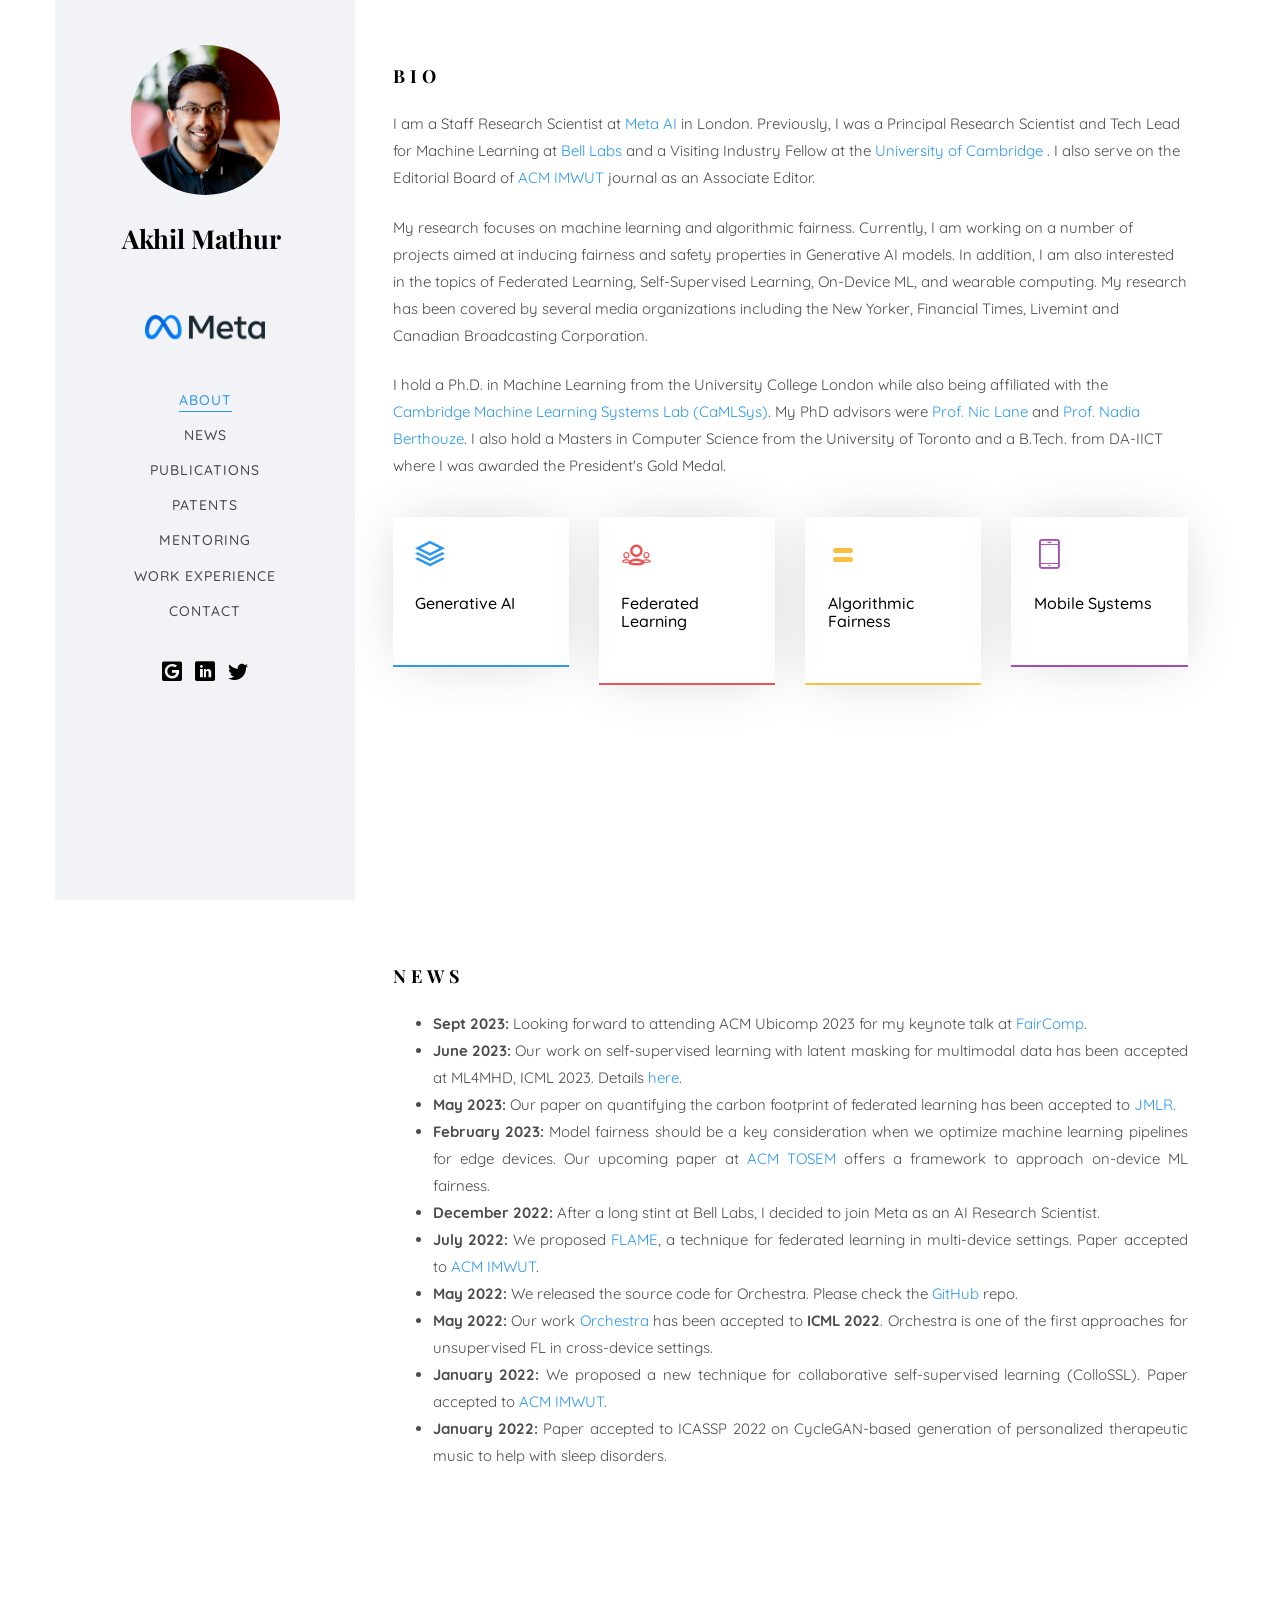
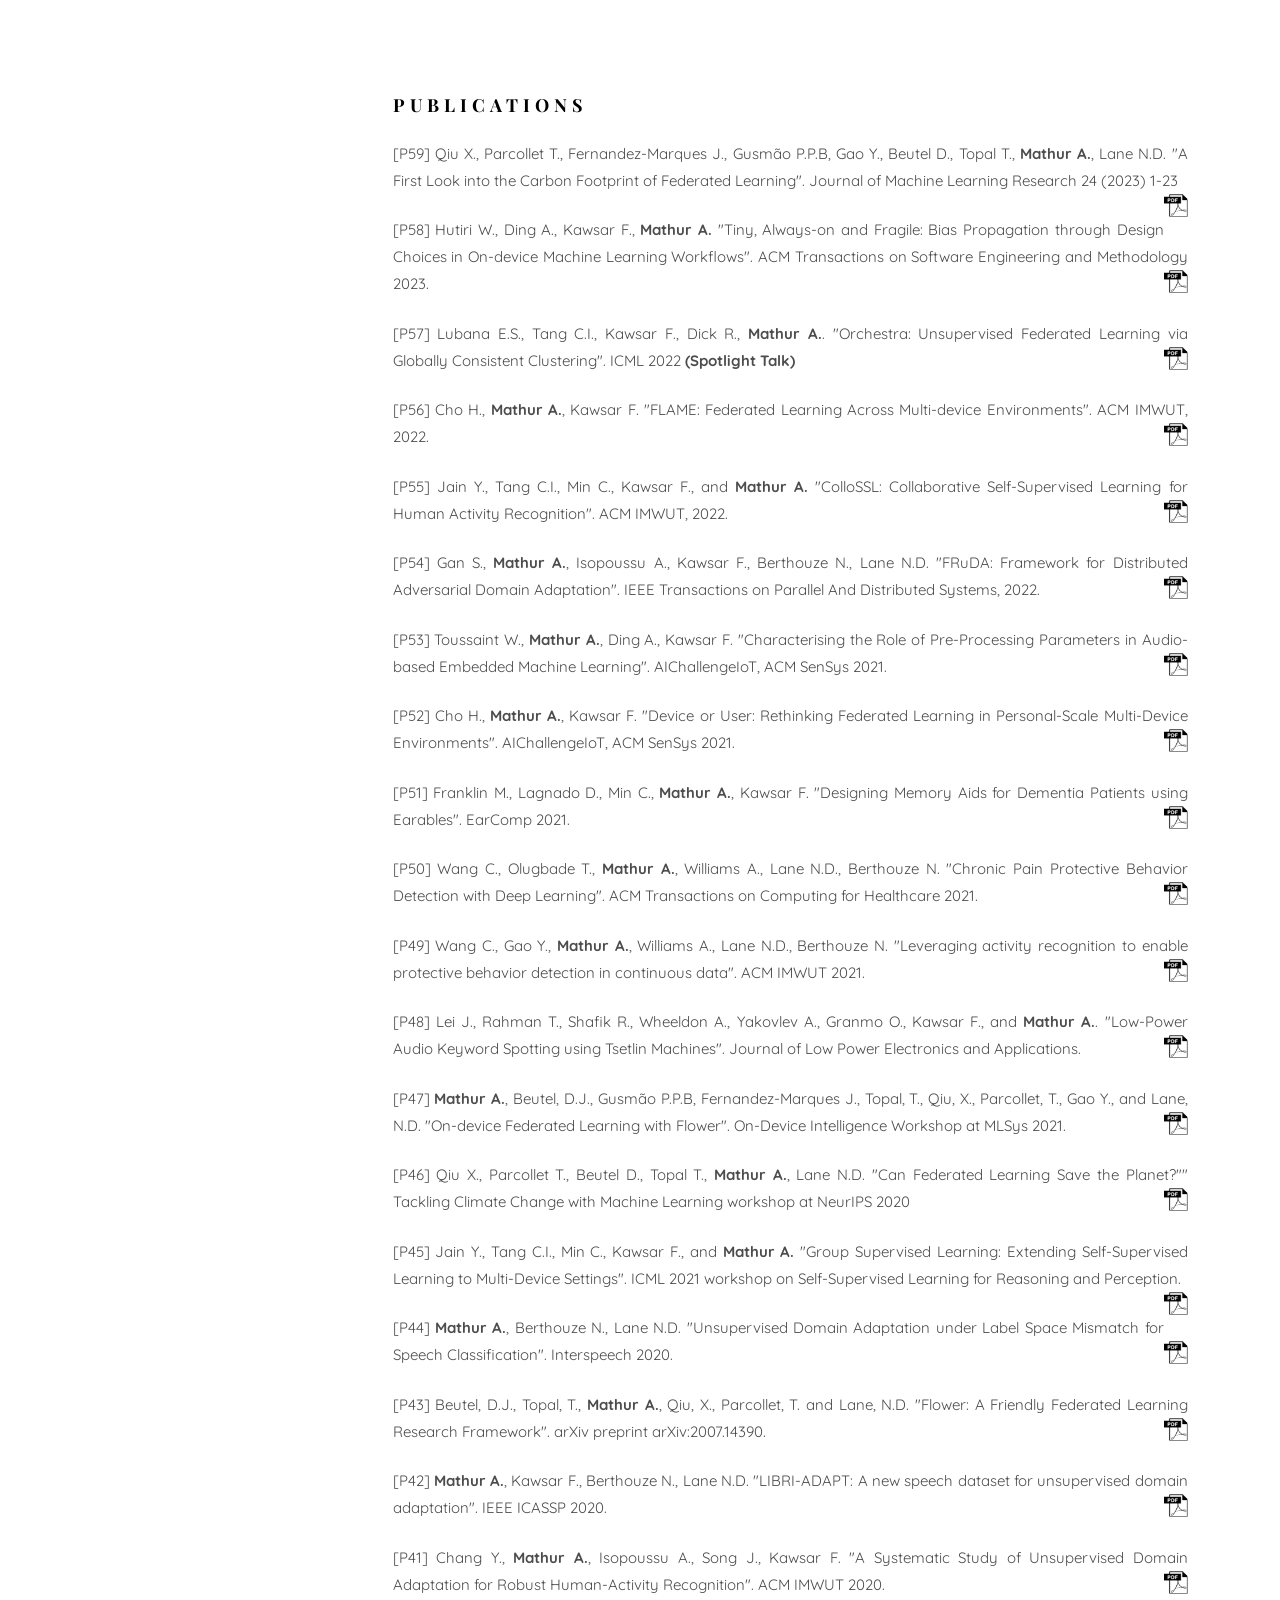
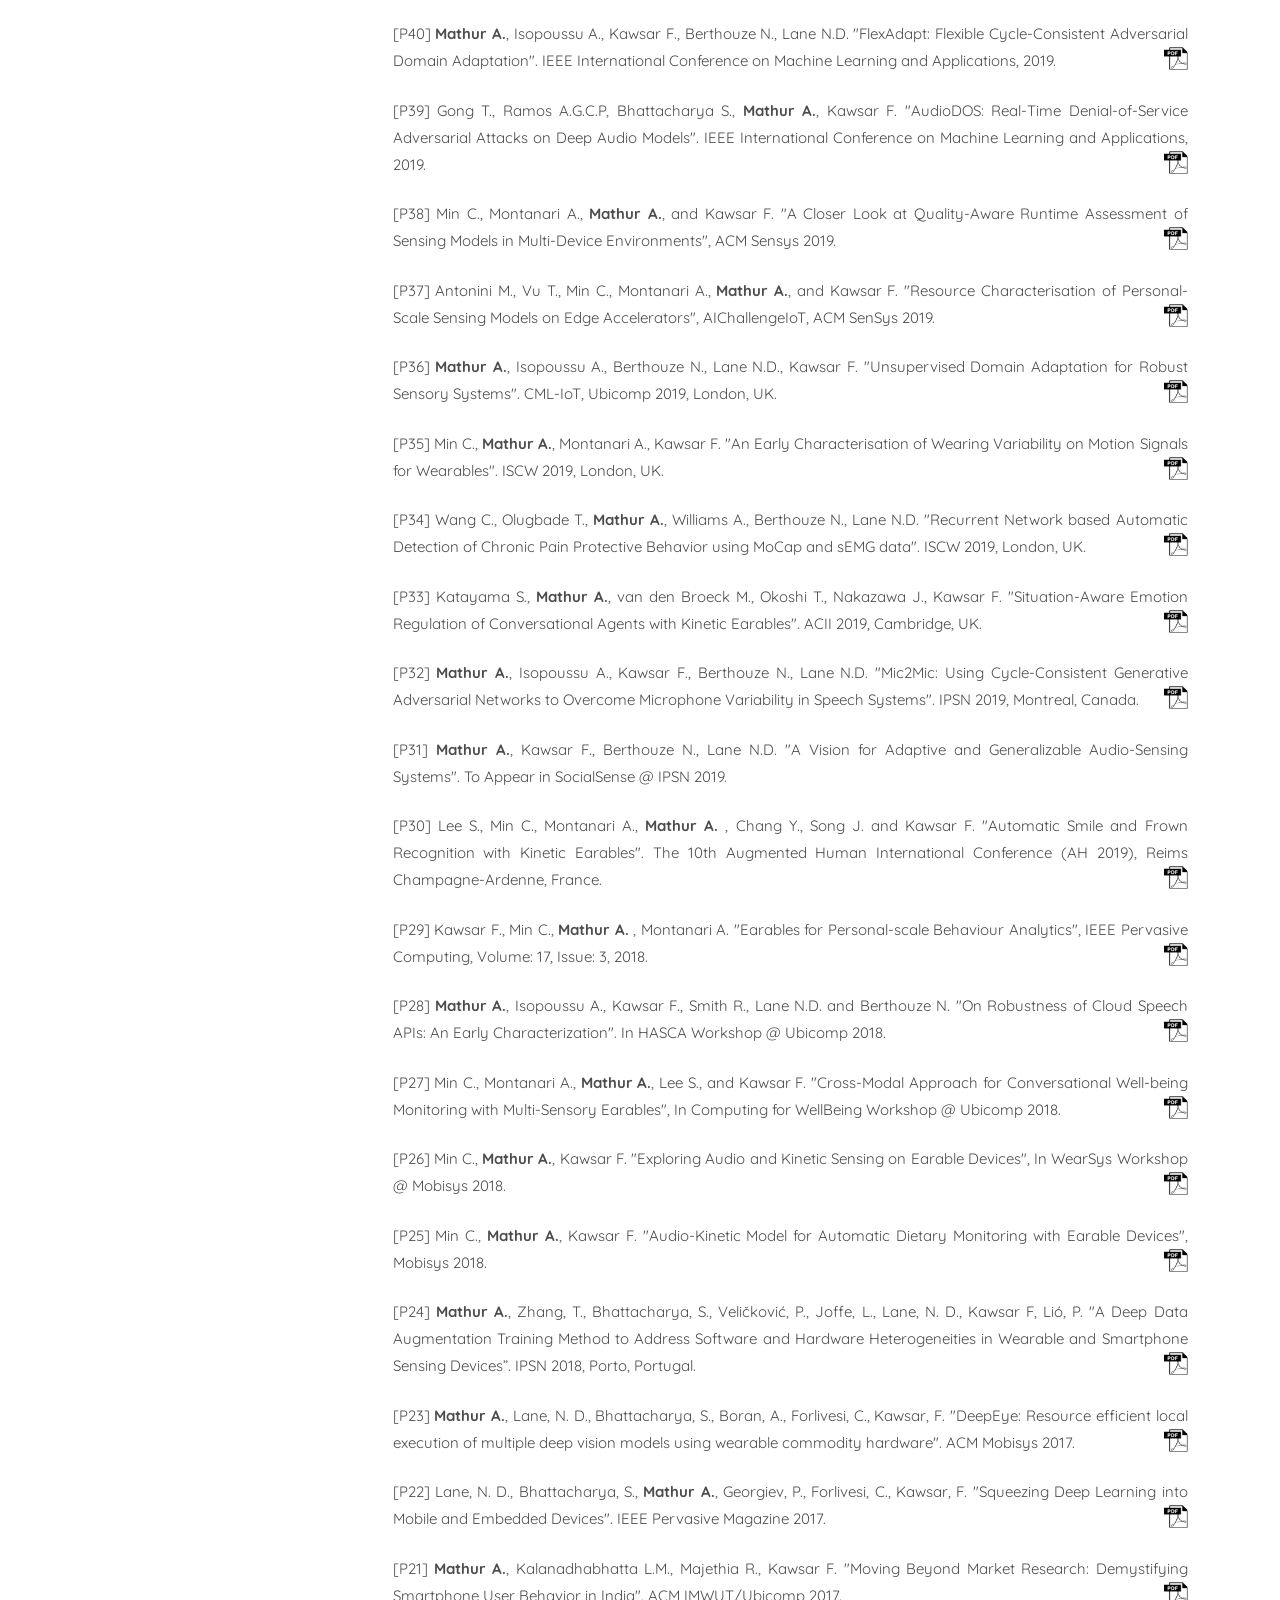
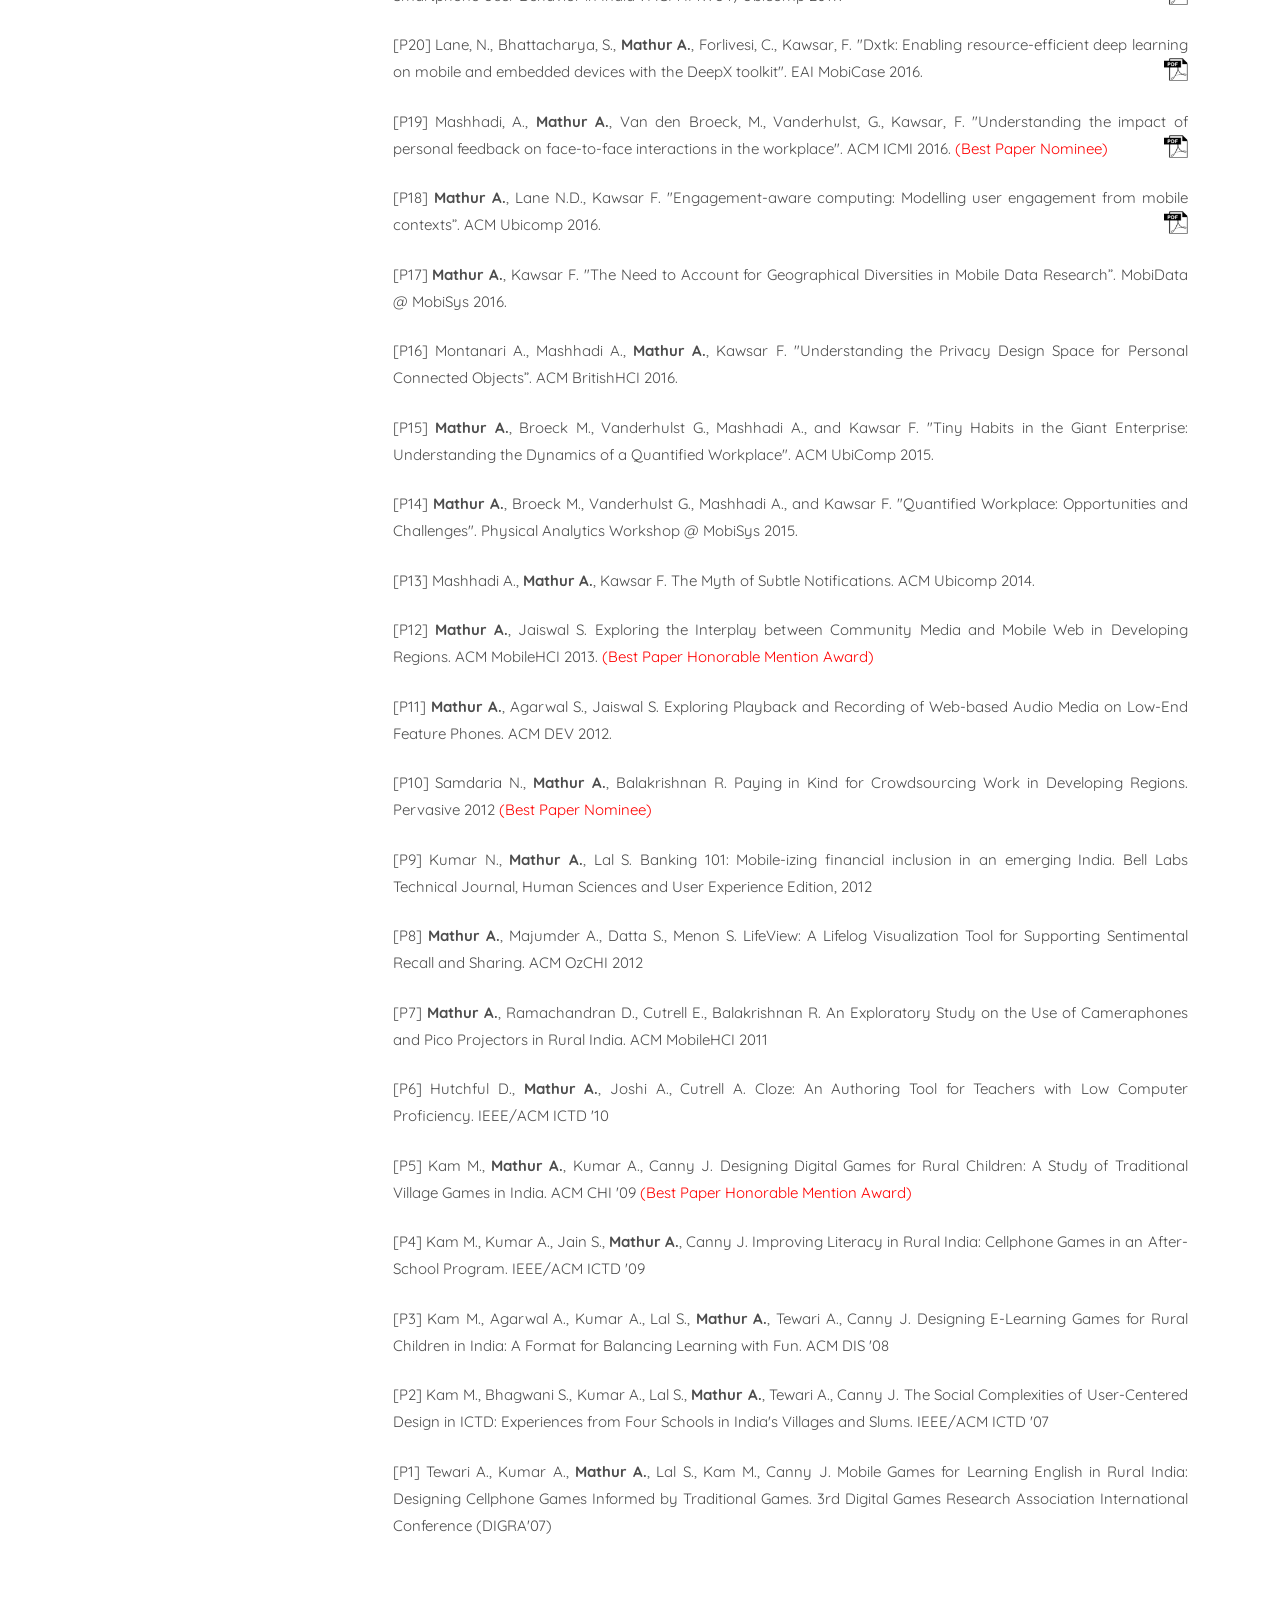
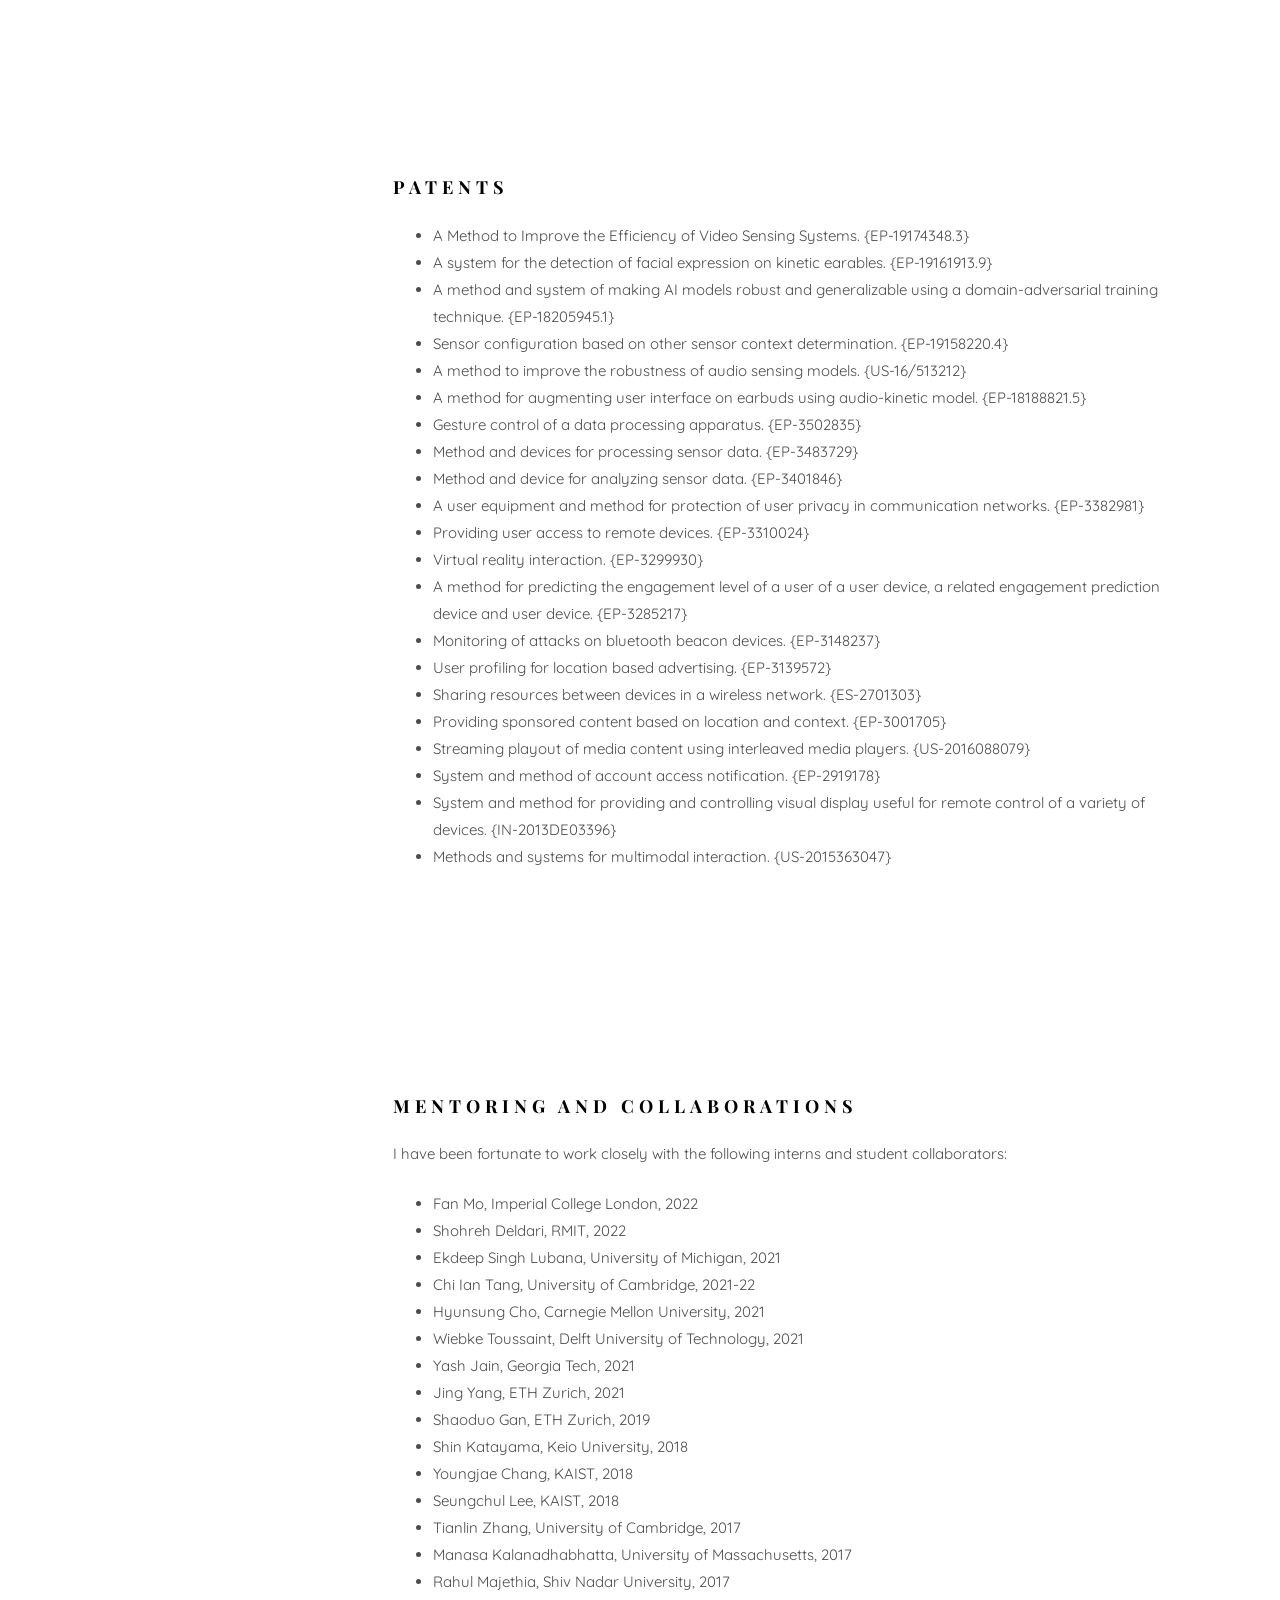
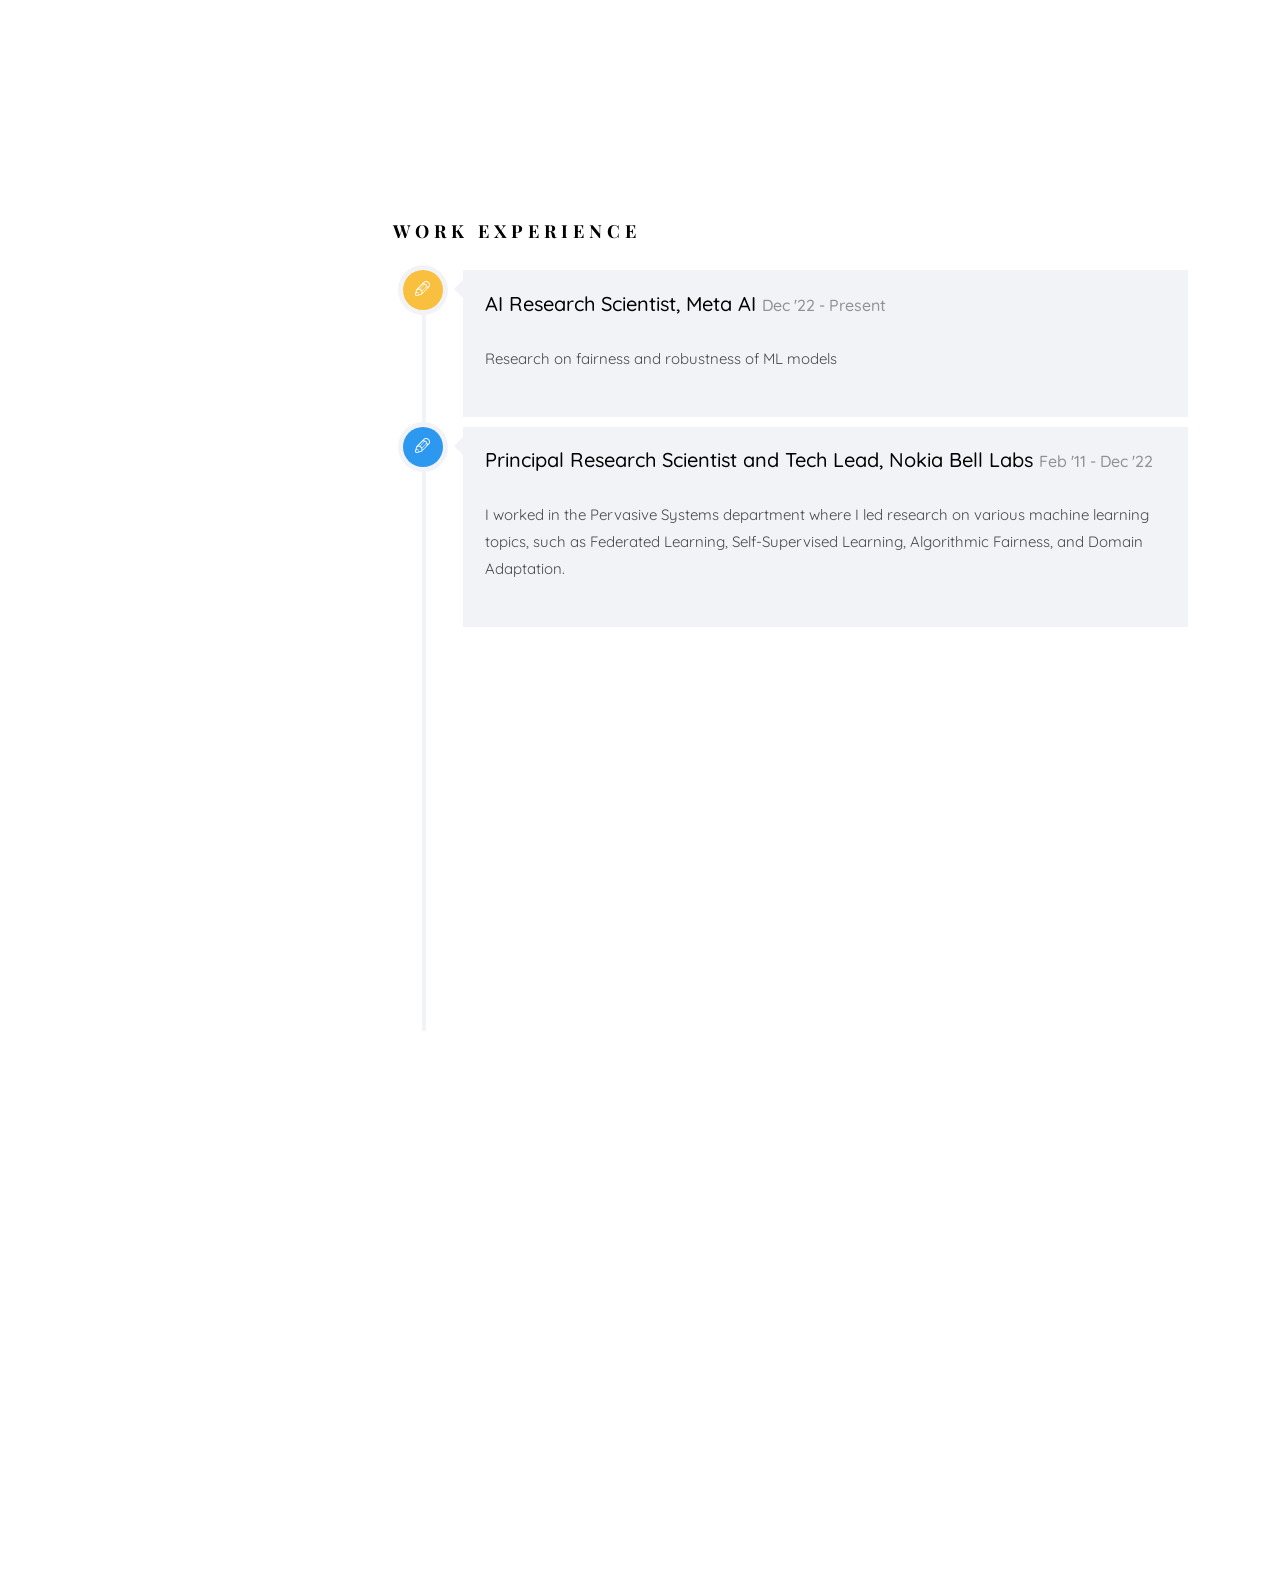
==== commit 3bc75458: "up" ====
--- a/index.html
+++ b/index.html
@@ -28,7 +28,7 @@
 	<title>Akhil Mathur</title>
 	<meta name="viewport" content="width=device-width, initial-scale=1">
 	<meta name="description" content="Akhil Mathur's Website"/>
-	<meta name="keywords" content="Akhil Mathur, Research Scientist, Meta, Meta AI, Facebook, Bell Labs, Nokia Bell Labs, DeepEye, UCL, Cambridge, Domain Adaptation, Computer Science, Ubicomp, Machine Learning, Deep Learning, University of Toronto, UofT, HCI, Toronto"/>
+	<meta name="keywords" content="Akhil Mathur, Research Scientist, Meta, Meta AI, Generative AI, GenAI, Facebook, Bell Labs, Nokia Bell Labs, DeepEye, UCL, Cambridge, Domain Adaptation, Ubicomp, Machine Learning, Deep Learning, University of Toronto, UofT, HCI, Toronto"/>
 	<meta name="google-site-verification" content="bqf3jKVUFw9JAjc2MadtDzBsh65srQUKRtcz_CJBlJ8" />
 
   <!-- Facebook and Twitter integration -->
@@ -130,10 +130,10 @@
 										<h2 class="colorlib-heading">Bio</h2>
 										<p>I am a Staff Research Scientist at <a href="https://ai.facebook.com/" target="_blank">Meta AI</a> in London. Previously, I was a Principal Research Scientist and Tech Lead for Machine Learning at <a href="https://www.bell-labs.com/" target="_blank">Bell Labs</a> and a Visiting Industry Fellow at the <a href="http://www.cst.cam.ac.uk/"> University of Cambridge </a>. I also serve on the Editorial Board of <a href="https://dl.acm.org/journal/imwut" target="_blank">ACM IMWUT</a> journal as an Associate Editor.</p>
 
-										<p> My research focuses on machine learning, algorithmic fairness, and mobile systems. My last few projects revolved around Federated Learning, Self-Supervised Learning, On-Device ML, and designing fairness mitigations for recommender systems. In addition, I am also interested in exploring the design of novel ML-driven sensory systems and applications. I am a recipient of the Wolfond Fellowship at the University of Toronto, the mBillionth Award South Asia, and two Best Paper Honorable Mention Awards. My research has been covered by several media organizations including the New Yorker, Financial Times, Livemint and Canadian Broadcasting Corporation. </p>
+										<p> My research focuses on machine learning and algorithmic fairness. Currently, I am working on a number of projects aimed at inducing fairness and safety properties in Generative AI models. In addition, I am also interested in the topics of Federated Learning, Self-Supervised Learning, On-Device ML, and wearable computing. My research has been covered by several media organizations including the New Yorker, Financial Times, Livemint and Canadian Broadcasting Corporation. </p>
 
 										<p>I hold a Ph.D. in Machine Learning from the University College London while also being affiliated with the <a href="https://mlsys.cst.cam.ac.uk/" target="_blank">Cambridge Machine Learning Systems Lab (CaMLSys)</a>. My PhD advisors were <a href="http://niclane.org/" target="_blank">Prof. Nic Lane</a> and <a href="https://uclic.ucl.ac.uk/people/nadia-berthouze" target="_blank">Prof. Nadia Berthouze</a>. I also hold a Masters in Computer Science from the University of Toronto and a B.Tech. from DA-IICT where I was awarded the President's Gold Medal.</p>
-
+										<!-- I am a recipient of the Wolfond Fellowship at the University of Toronto, the mBillionth Award South Asia, and two Best Paper Honorable Mention Awards.  -->
 
 									</div>
 								</div>
@@ -141,26 +141,26 @@
 							<div class="row">
 								<div class="col-md-3 animate-box" data-animate-effect="fadeInLeft">
 									<div class="services color-1">
+										<span class="icon2"><i class="icon-layers2"></i></span>
+										<h3>Generative AI</h3>
+									</div>
+								</div>
+								<div class="col-md-3 animate-box" data-animate-effect="fadeInRight">
+									<div class="services color-2">
 										<span class="icon2"><i class="icon-group-outline"></i></span>
 										<h3>Federated Learning</h3>
 									</div>
 								</div>
-								<div class="col-md-3 animate-box" data-animate-effect="fadeInRight">
-									<div class="services color-2">
-										<span class="icon2"><i class="icon-layers2"></i></span>
-										<h3>Self-Supervised Learning</h3>
-									</div>
-								</div>
 								<div class="col-md-3 animate-box" data-animate-effect="fadeInTop">
 									<div class="services color-3">
-										<span class="icon2"><i class="icon-phone3"></i></span>
-										<h3>Mobile Sensing and Systems</h3>
+										<span class="icon2"><i class="icon-equals"></i></span>
+										<h3>Algorithmic Fairness</h3>
 									</div>
 								</div>
 								<div class="col-md-3 animate-box" data-animate-effect="fadeInBottom">
 									<div class="services color-4">
-										<span class="icon2"><i class="icon-equals"></i></span>
-										<h3>Algorithmic Fairness</h3>
+										<span class="icon2"><i class="icon-phone3"></i></span>
+										<h3>Mobile Systems</h3>
 									</div>
 								</div>
 							</div>
@@ -180,6 +180,7 @@
 									<h2 class="colorlib-heading">News</h2>
 									<div class = "colorlib-justify">
 									<ul>										
+										<li><b>Sept 2023:</b> Looking forward to attending ACM Ubicomp 2023 for my keynote talk at <a href="https://faircomp-workshop.github.io/2023/" target="_blank">FairComp</a>.        										
 										<li><b>June 2023:</b> Our work on self-supervised learning with latent masking for multimodal data has been accepted at ML4MHD, ICML 2023. Details <a href="https://arxiv.org/abs/2307.16847" target="_blank">here</a>.        										
 										<li><b>May 2023:</b> Our paper on quantifying the carbon footprint of federated learning has been accepted to <a href="https://www.jmlr.org/papers/volume24/21-0445/21-0445.pdf" target="_blank">JMLR</a>.        
 										<li><b>February 2023:</b> Model fairness should be a key consideration when we optimize machine learning pipelines for edge devices. Our upcoming paper at <a href="https://dl.acm.org/doi/10.1145/3591867" target="_blank">ACM TOSEM</a> offers a framework to approach on-device ML fairness.        												
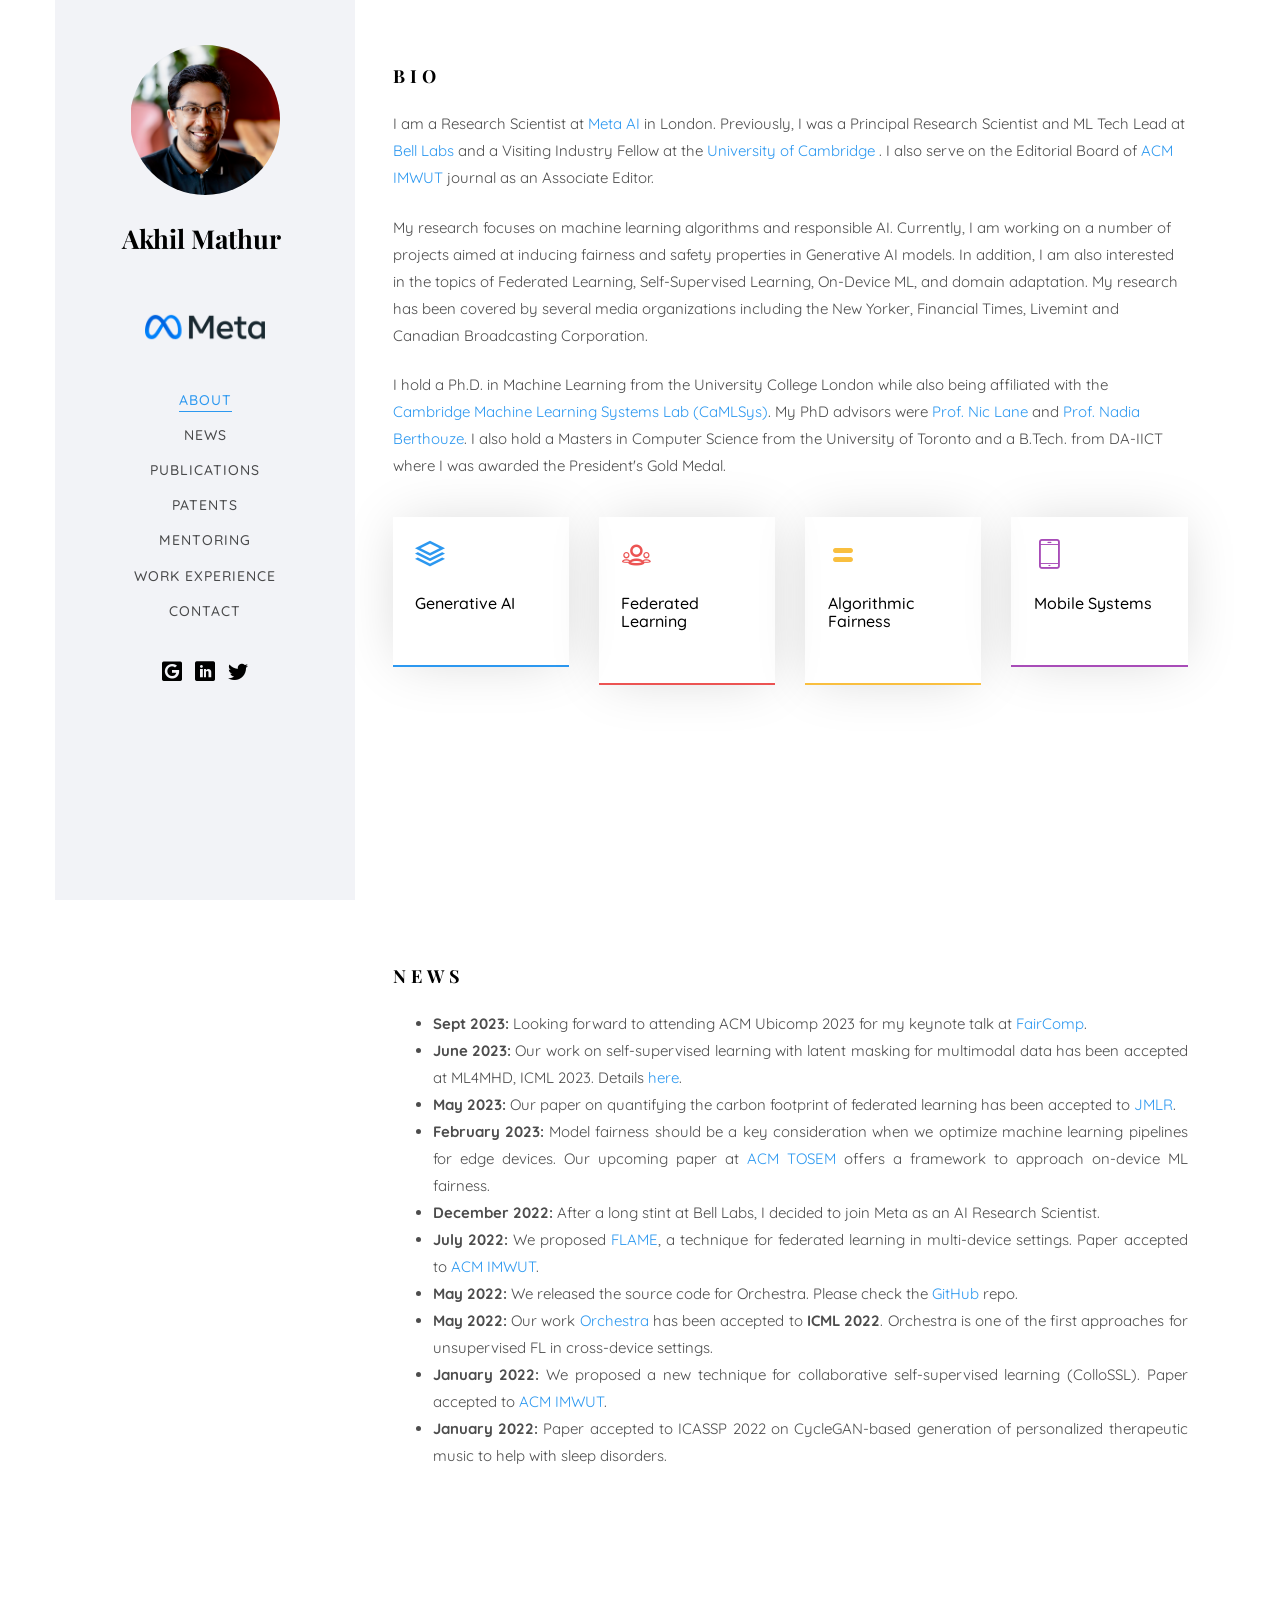
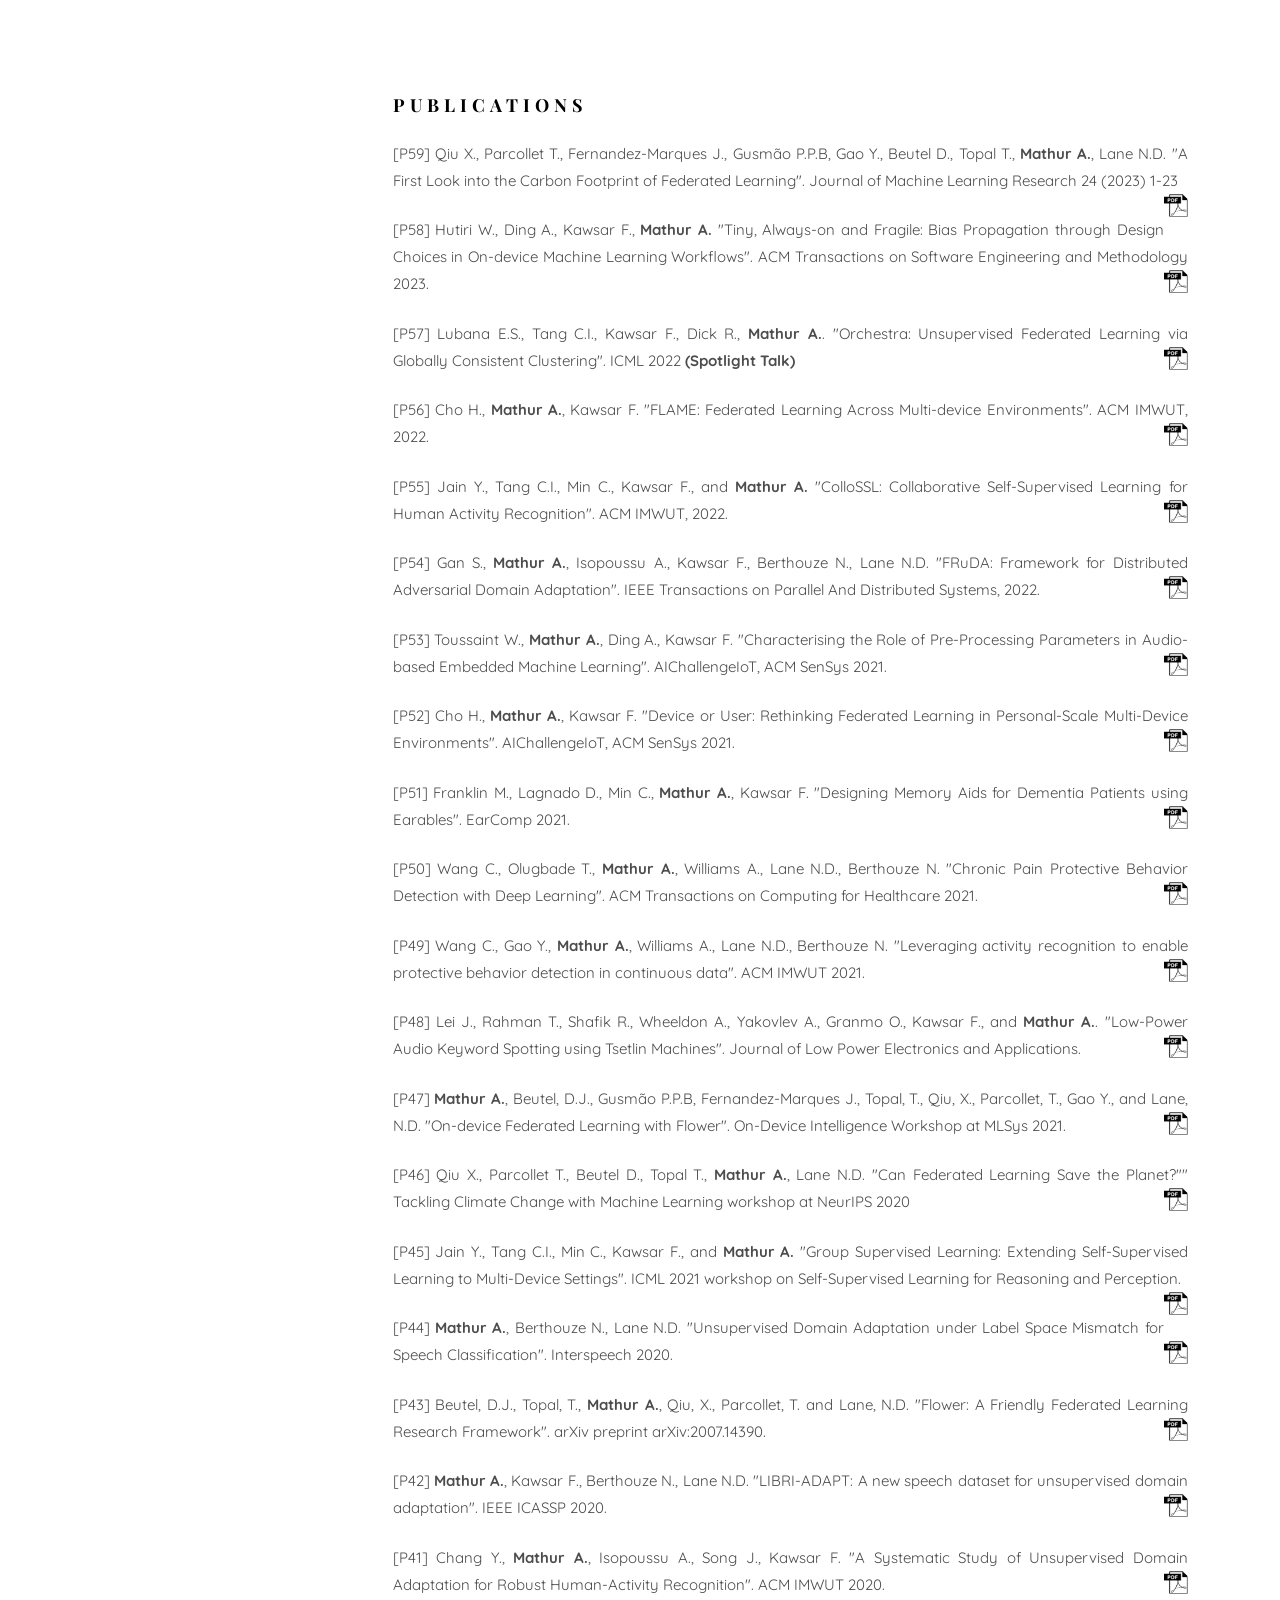
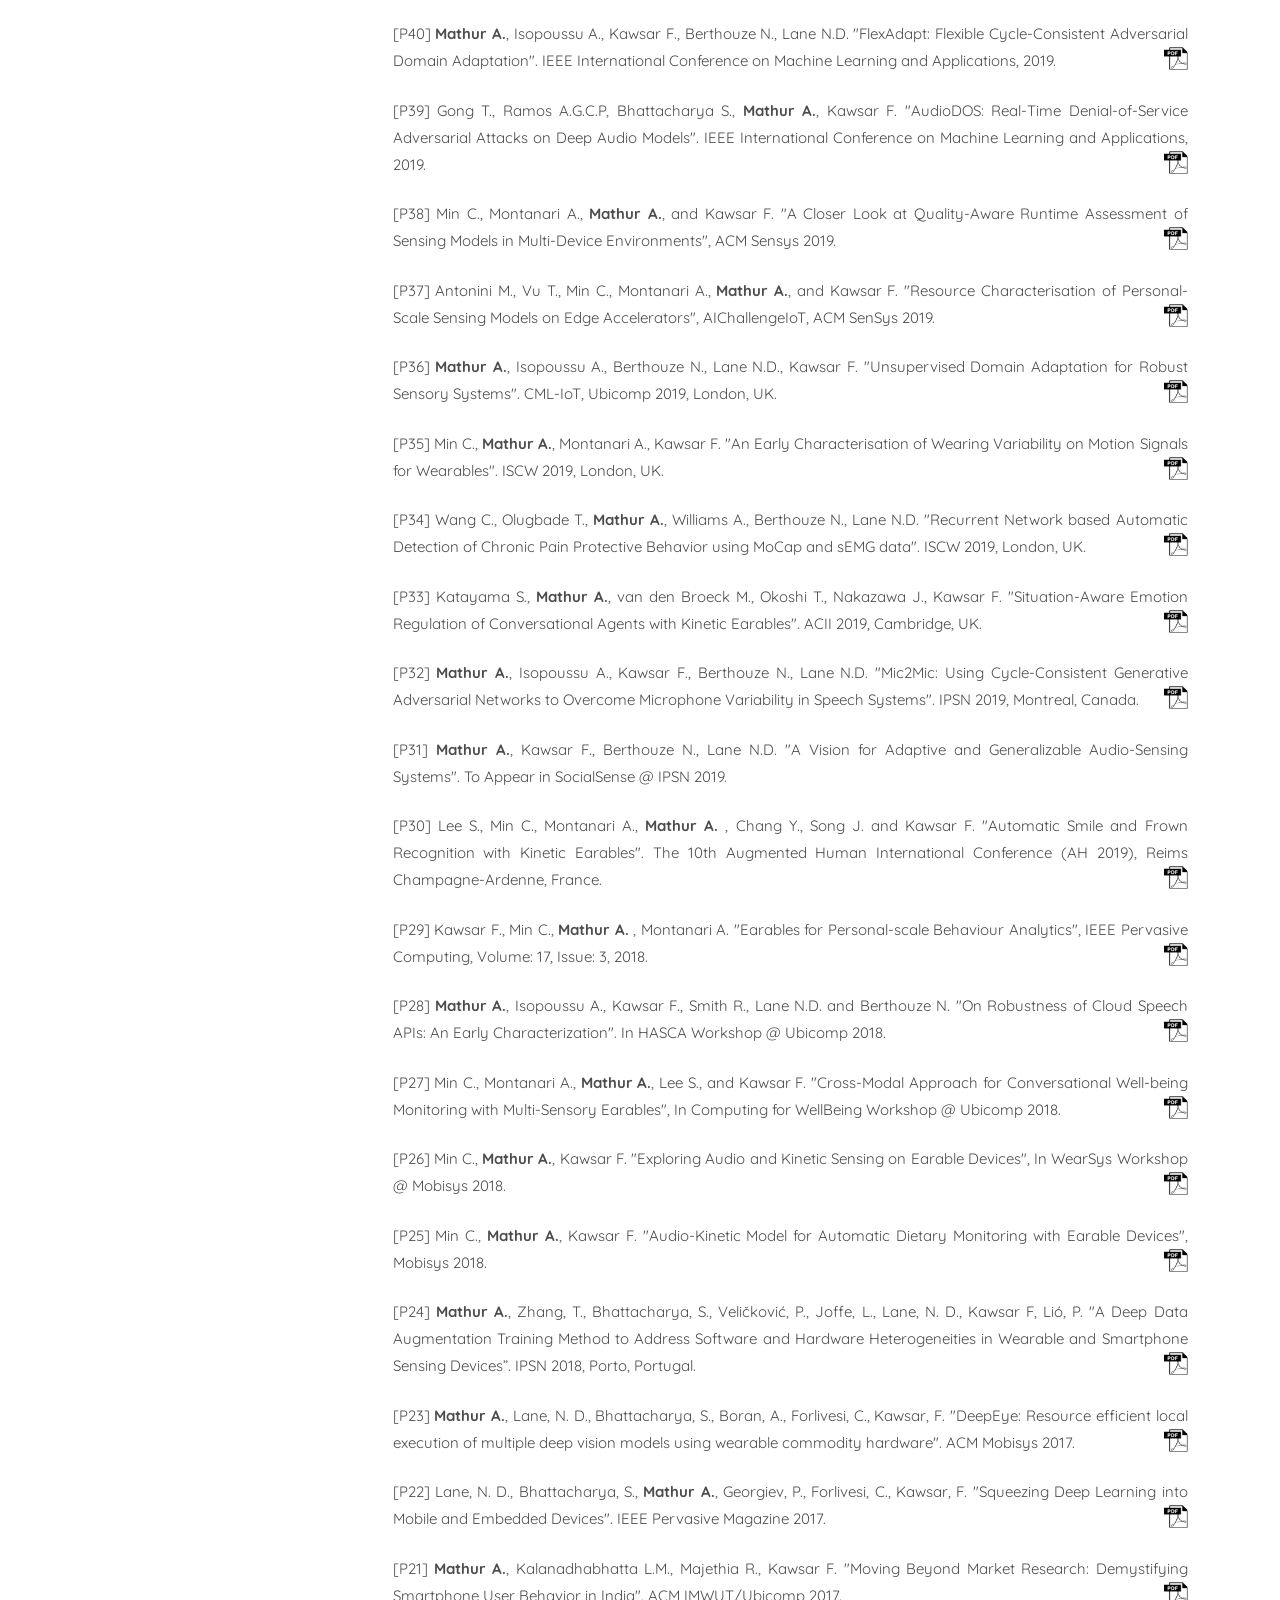
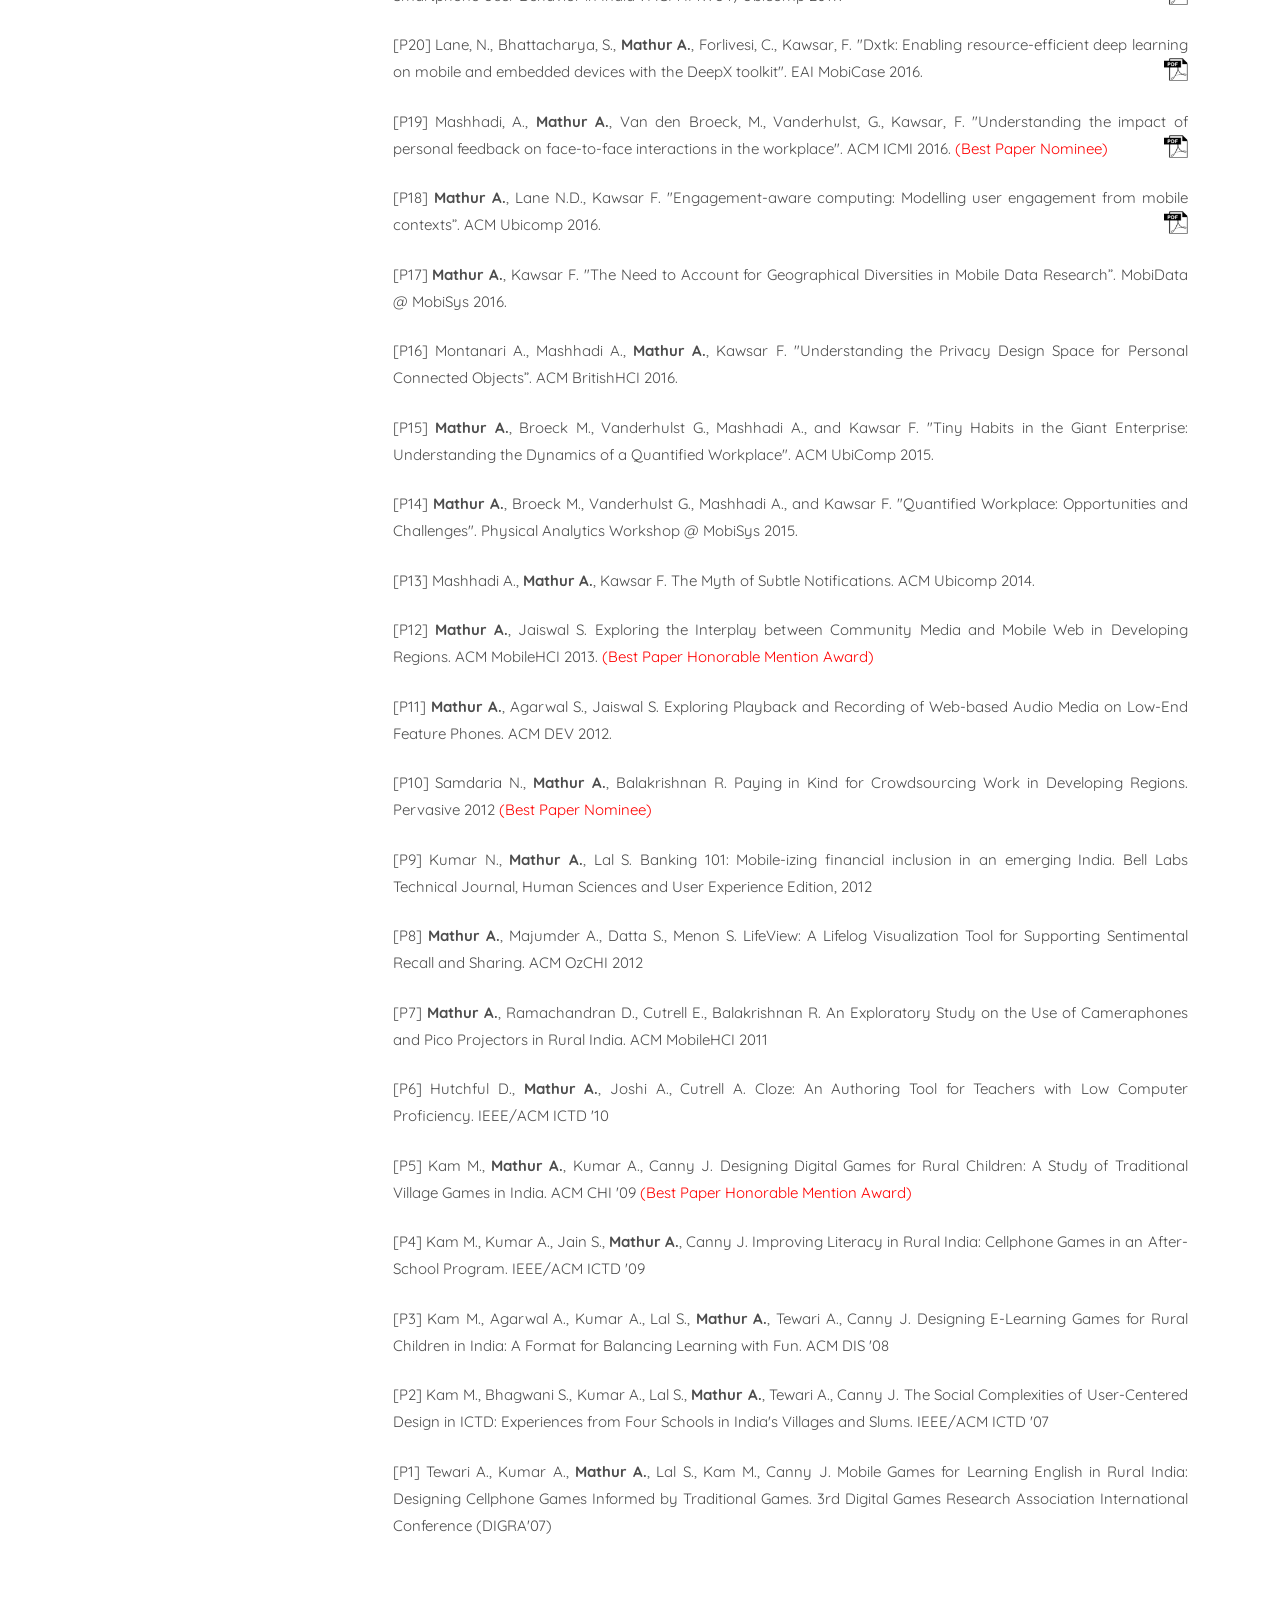
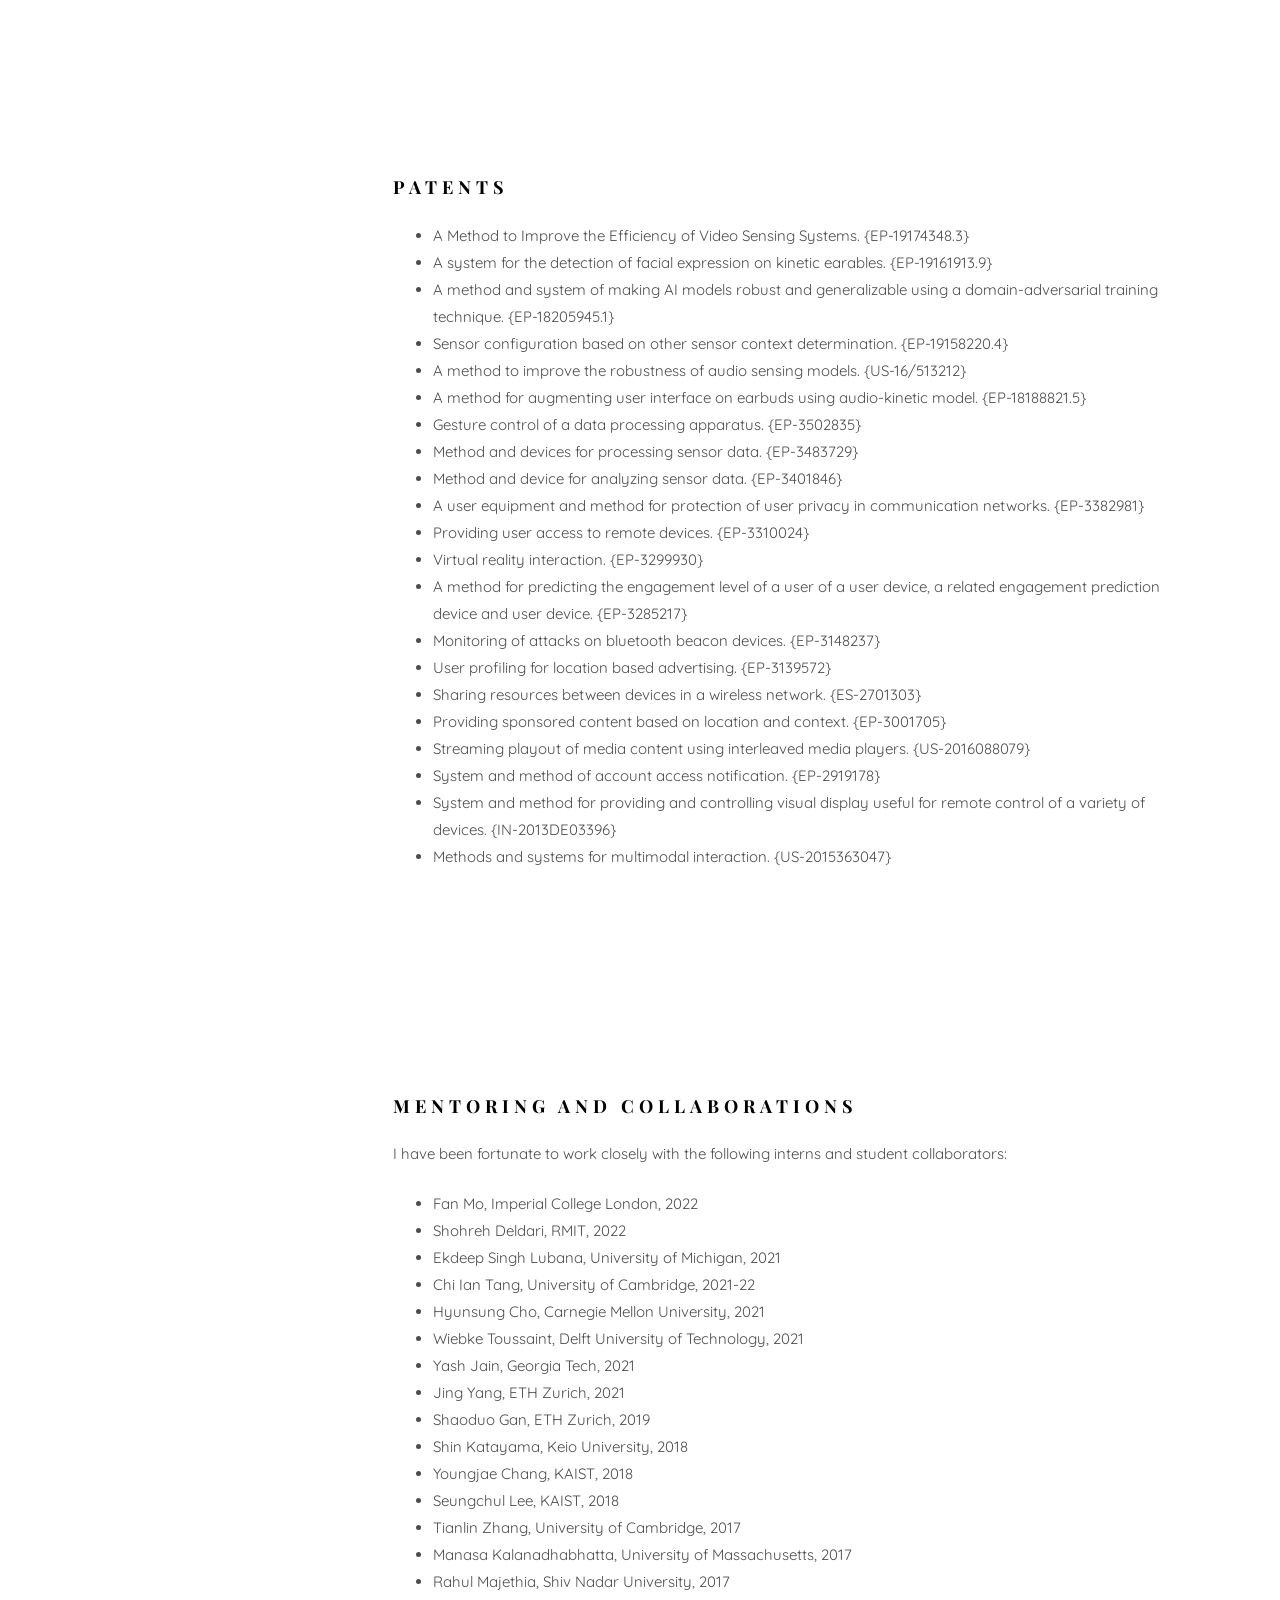
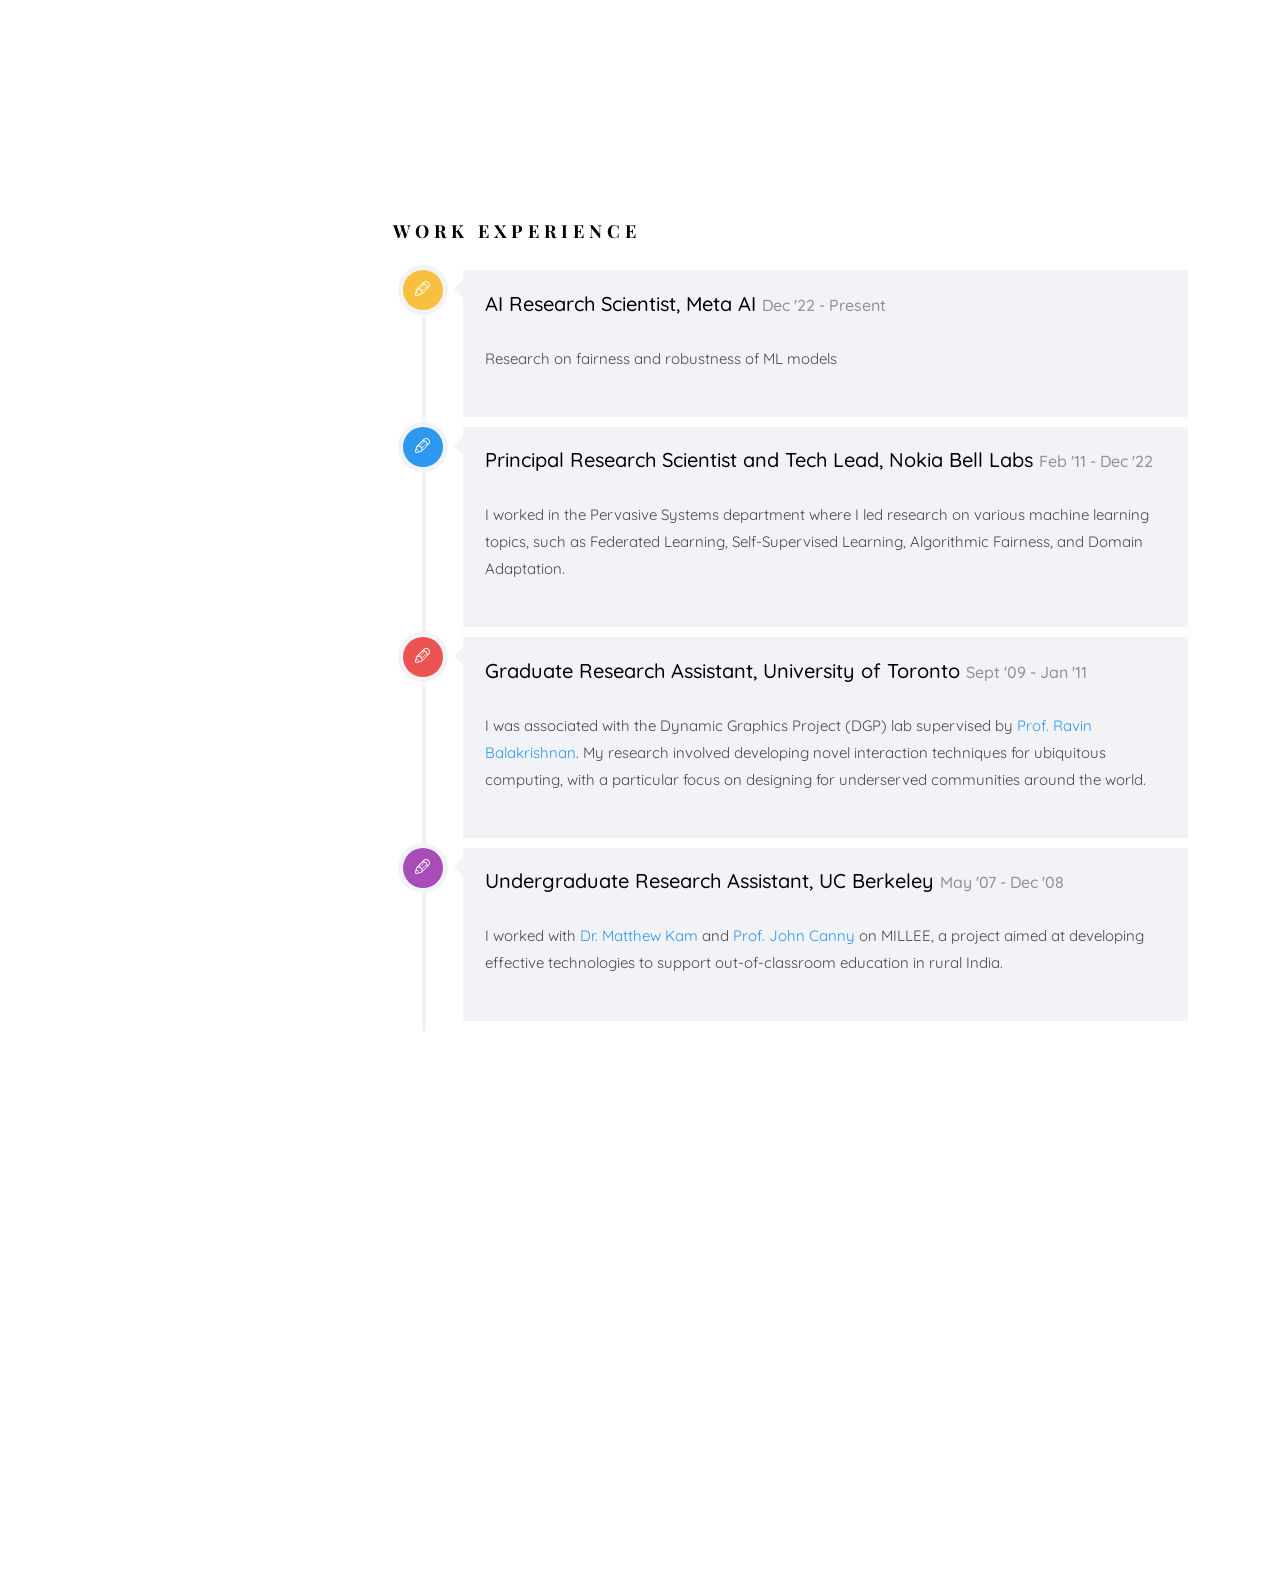
==== commit 877776db: "up" ====
--- a/index.html
+++ b/index.html
@@ -128,9 +128,9 @@
 									<div class="about-desc">
 										<!-- <span class="heading-meta">About Us</span> -->
 										<h2 class="colorlib-heading">Bio</h2>
-										<p>I am a Staff Research Scientist at <a href="https://ai.facebook.com/" target="_blank">Meta AI</a> in London. Previously, I was a Principal Research Scientist and Tech Lead for Machine Learning at <a href="https://www.bell-labs.com/" target="_blank">Bell Labs</a> and a Visiting Industry Fellow at the <a href="http://www.cst.cam.ac.uk/"> University of Cambridge </a>. I also serve on the Editorial Board of <a href="https://dl.acm.org/journal/imwut" target="_blank">ACM IMWUT</a> journal as an Associate Editor.</p>
-
-										<p> My research focuses on machine learning and algorithmic fairness. Currently, I am working on a number of projects aimed at inducing fairness and safety properties in Generative AI models. In addition, I am also interested in the topics of Federated Learning, Self-Supervised Learning, On-Device ML, and wearable computing. My research has been covered by several media organizations including the New Yorker, Financial Times, Livemint and Canadian Broadcasting Corporation. </p>
+										<p>I am a Research Scientist at <a href="https://ai.facebook.com/" target="_blank">Meta AI</a> in London. Previously, I was a Principal Research Scientist and ML Tech Lead at <a href="https://www.bell-labs.com/" target="_blank">Bell Labs</a> and a Visiting Industry Fellow at the <a href="http://www.cst.cam.ac.uk/"> University of Cambridge </a>. I also serve on the Editorial Board of <a href="https://dl.acm.org/journal/imwut" target="_blank">ACM IMWUT</a> journal as an Associate Editor.</p>
+
+										<p> My research focuses on machine learning algorithms and responsible AI. Currently, I am working on a number of projects aimed at inducing fairness and safety properties in Generative AI models. In addition, I am also interested in the topics of Federated Learning, Self-Supervised Learning, On-Device ML, and domain adaptation. My research has been covered by several media organizations including the New Yorker, Financial Times, Livemint and Canadian Broadcasting Corporation. </p>
 
 										<p>I hold a Ph.D. in Machine Learning from the University College London while also being affiliated with the <a href="https://mlsys.cst.cam.ac.uk/" target="_blank">Cambridge Machine Learning Systems Lab (CaMLSys)</a>. My PhD advisors were <a href="http://niclane.org/" target="_blank">Prof. Nic Lane</a> and <a href="https://uclic.ucl.ac.uk/people/nadia-berthouze" target="_blank">Prof. Nadia Berthouze</a>. I also hold a Masters in Computer Science from the University of Toronto and a B.Tech. from DA-IICT where I was awarded the President's Gold Medal.</p>
 										<!-- I am a recipient of the Wolfond Fellowship at the University of Toronto, the mBillionth Award South Asia, and two Best Paper Honorable Mention Awards.  -->
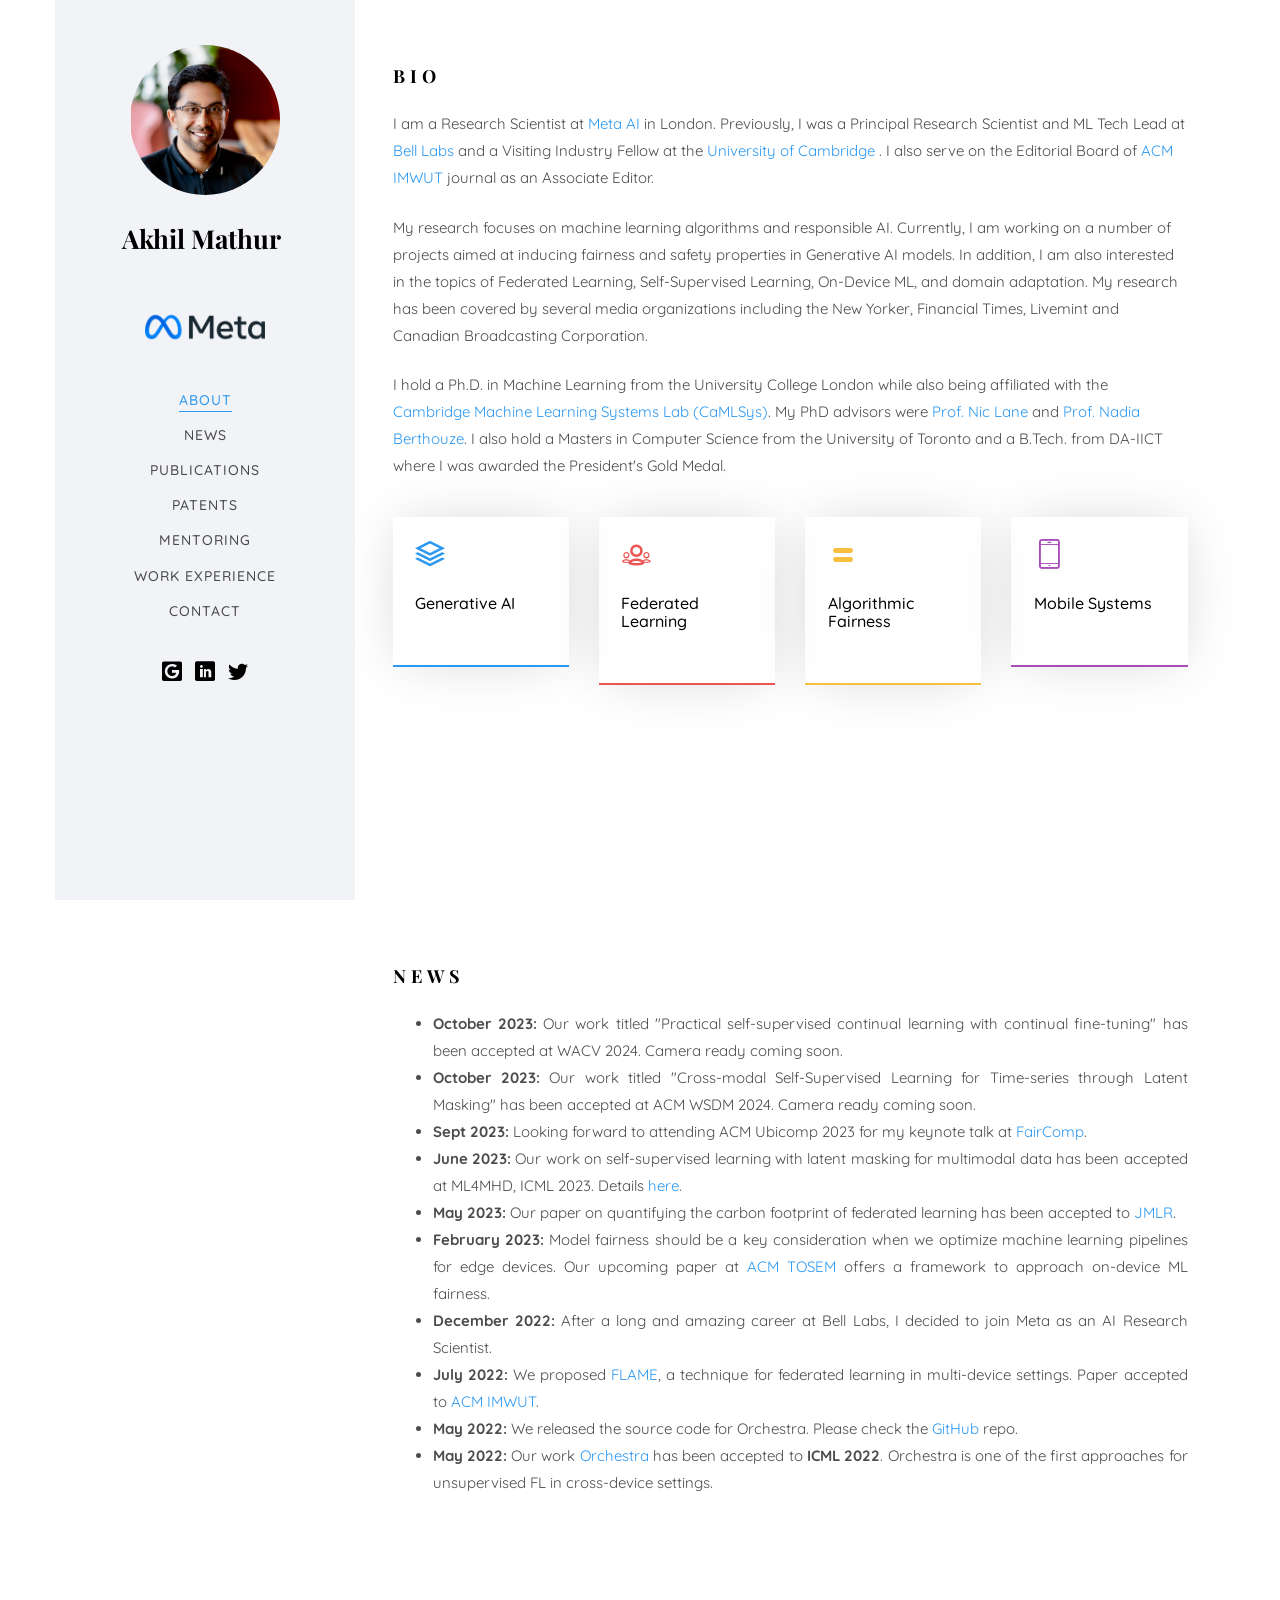
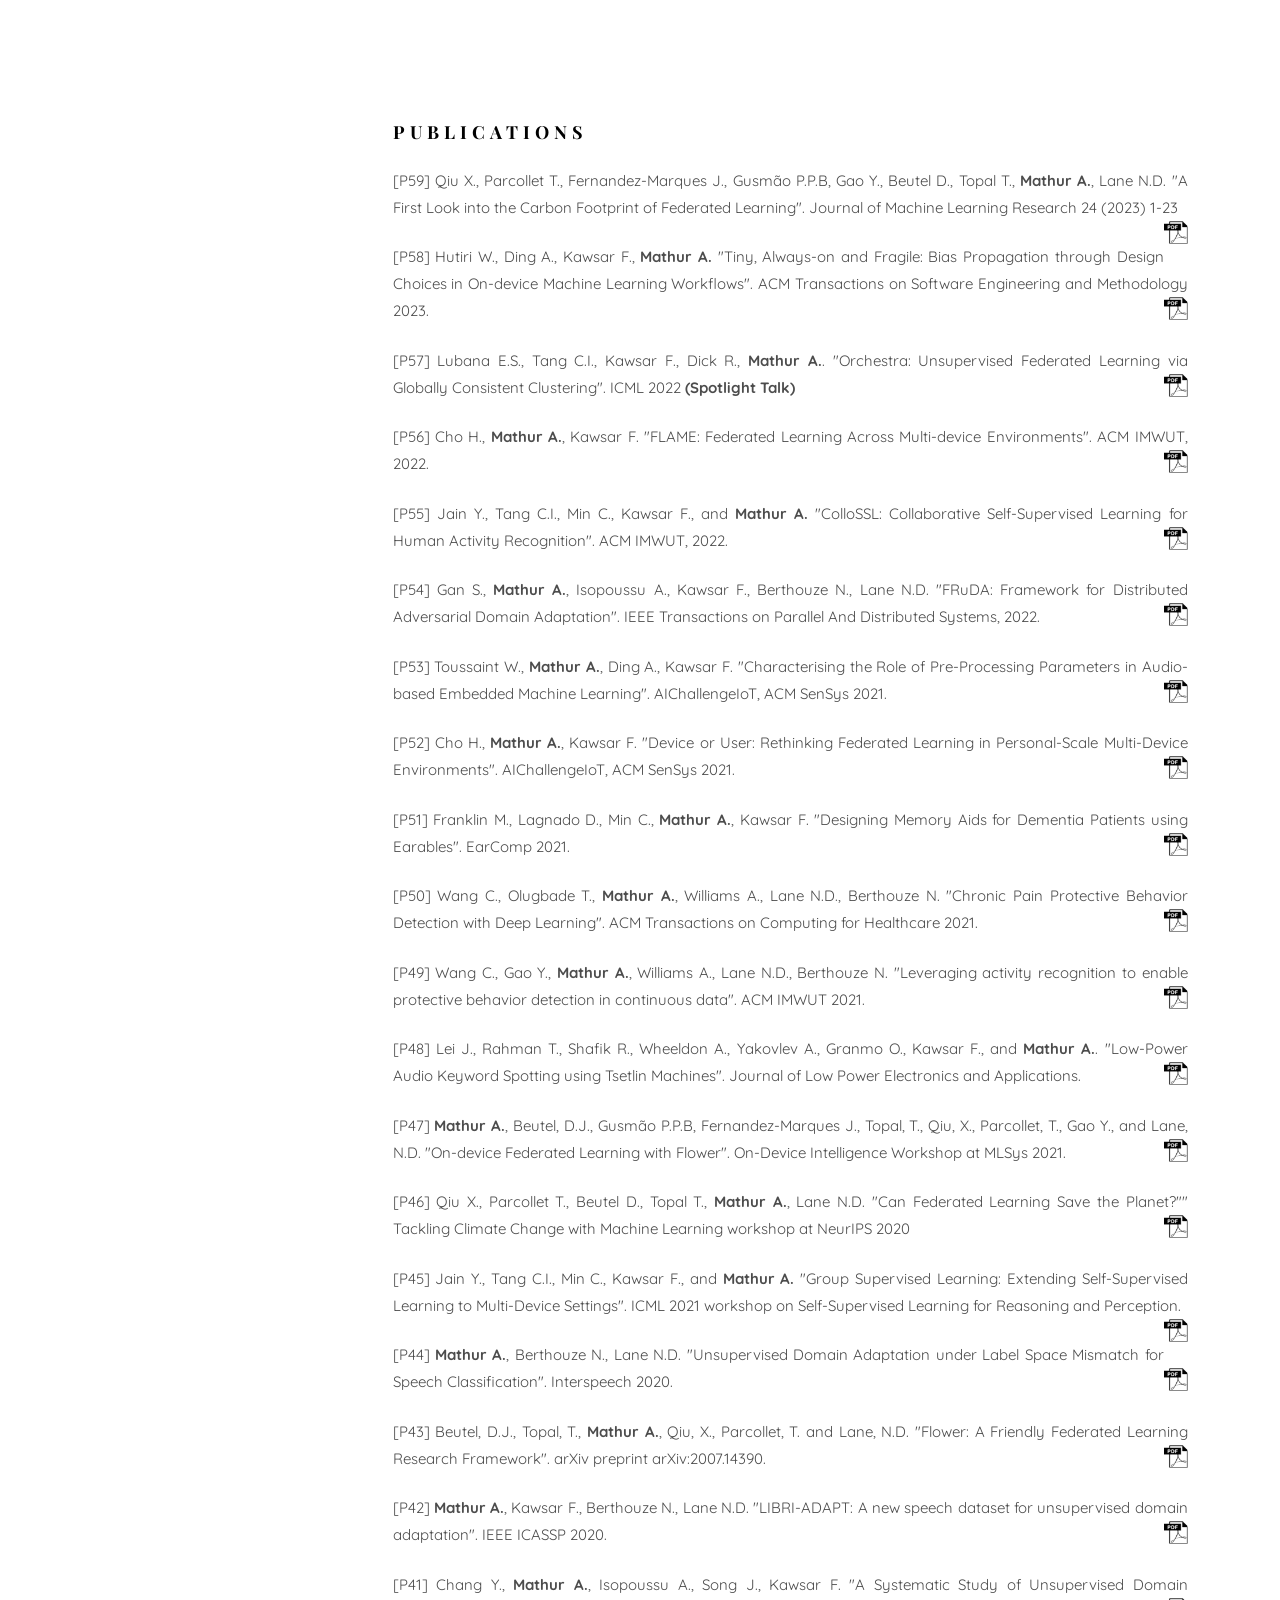
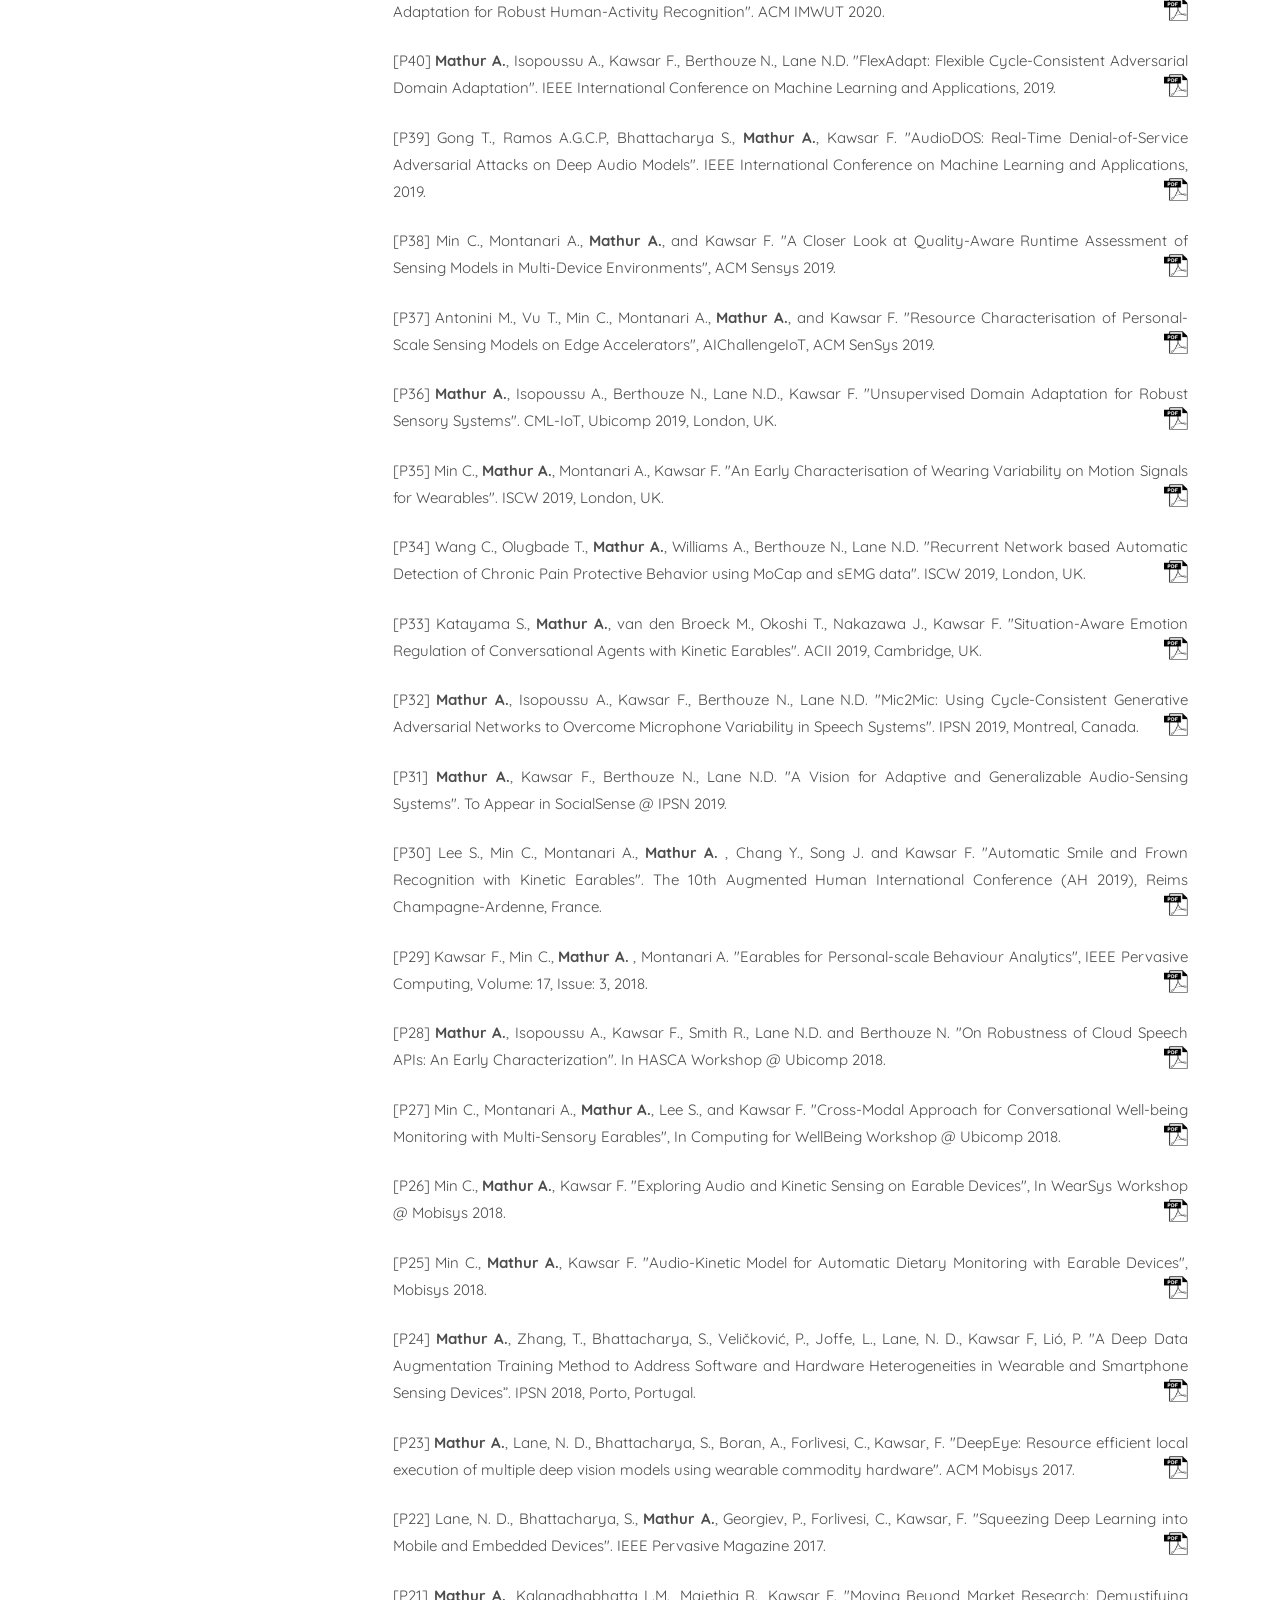
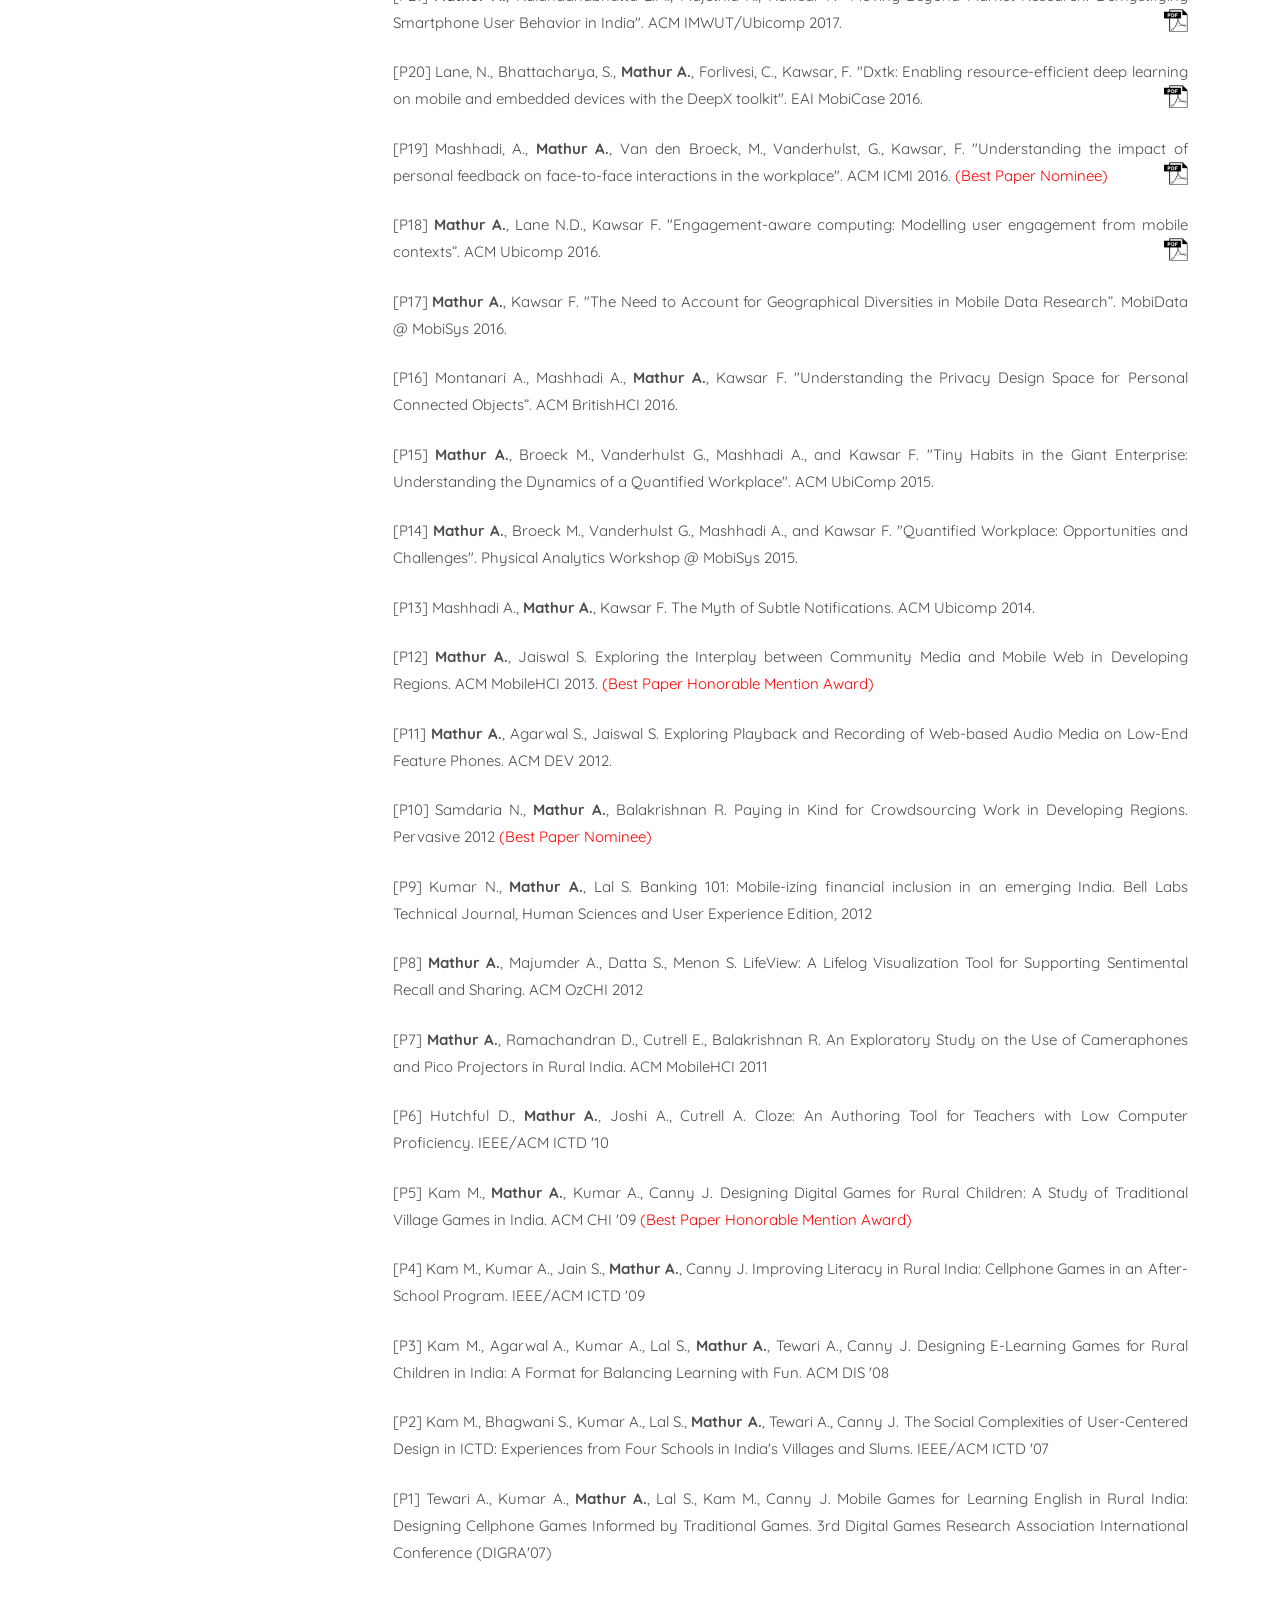
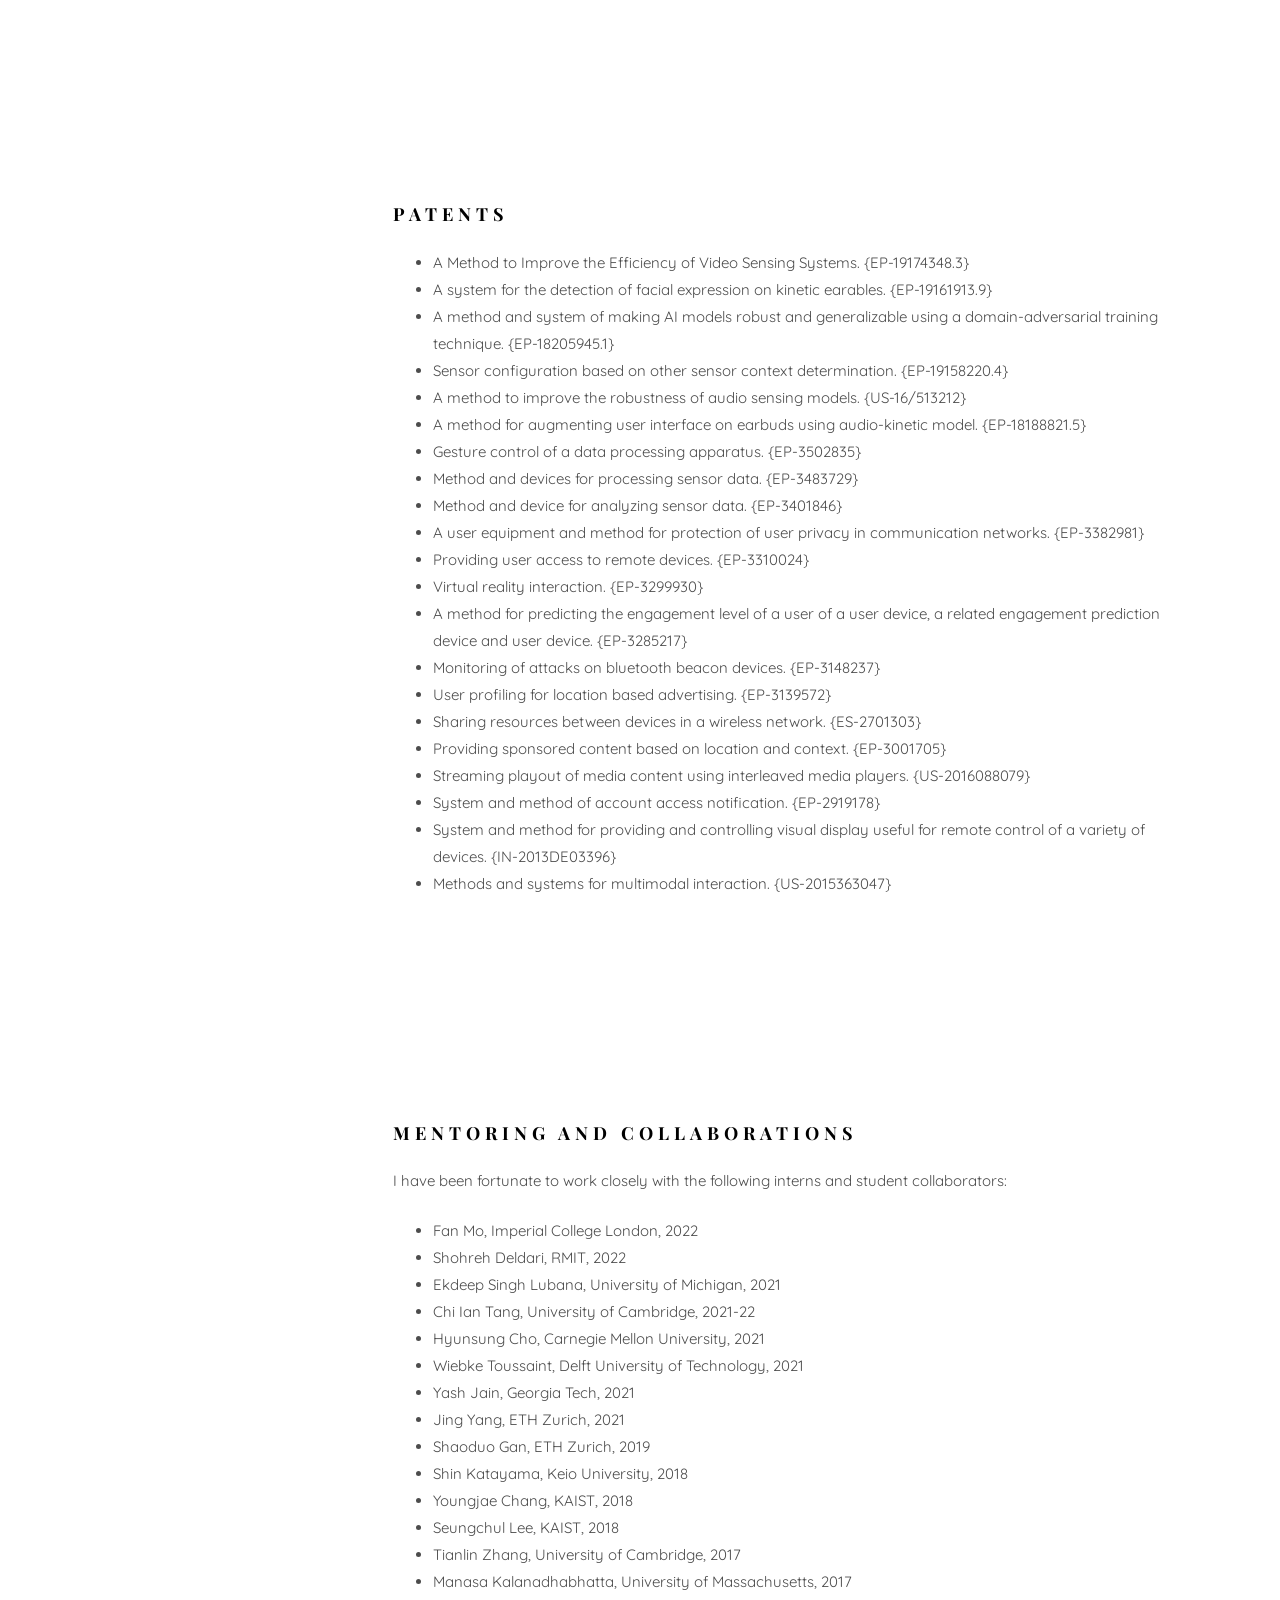
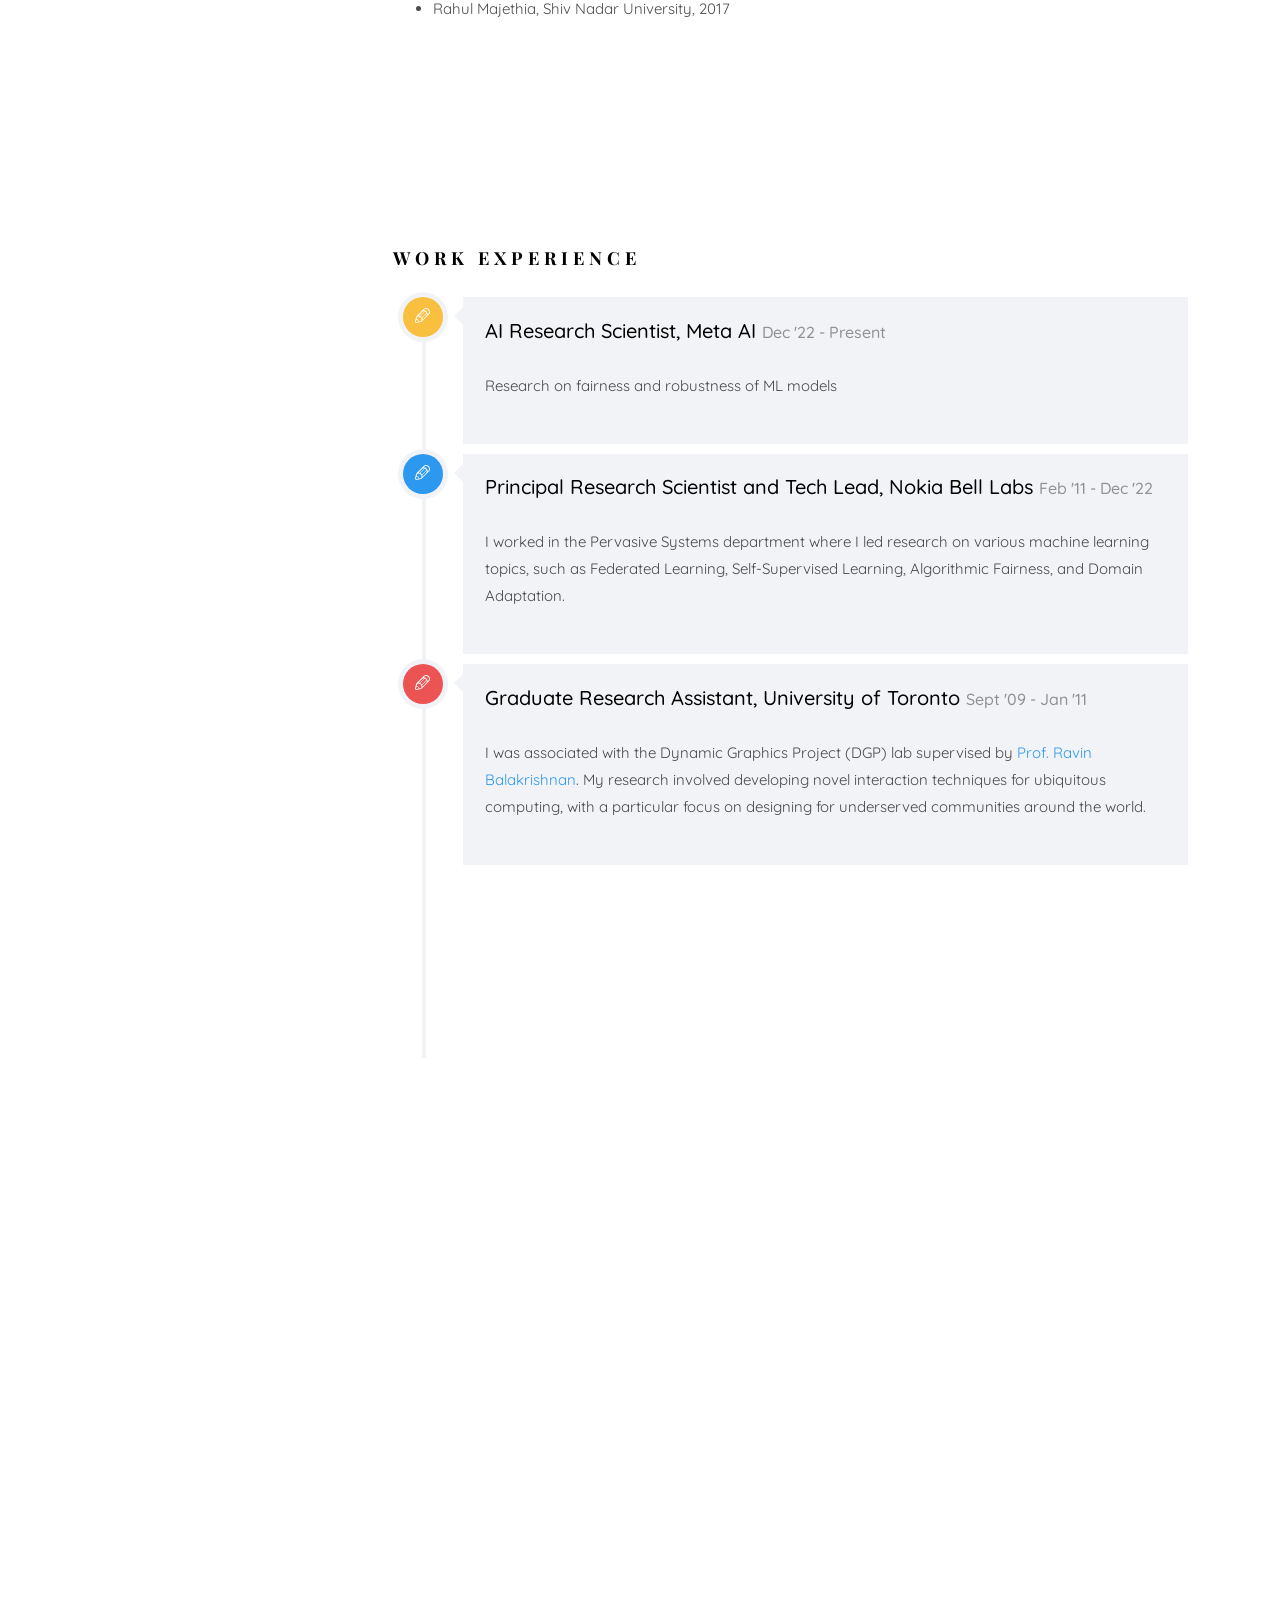
==== commit 87d24c23: "up" ====
--- a/index.html
+++ b/index.html
@@ -179,17 +179,19 @@
 								<div class="about-news">
 									<h2 class="colorlib-heading">News</h2>
 									<div class = "colorlib-justify">
-									<ul>										
+									<ul>	
+										<li><b>October 2023:</b> Our work titled "Practical self-supervised continual learning with continual fine-tuning" has been accepted at WACV 2024. Camera ready coming soon.        										
+										<li><b>October 2023:</b> Our work titled "Cross-modal Self-Supervised Learning for Time-series through Latent Masking" has been accepted at ACM WSDM 2024. Camera ready coming soon.        										
 										<li><b>Sept 2023:</b> Looking forward to attending ACM Ubicomp 2023 for my keynote talk at <a href="https://faircomp-workshop.github.io/2023/" target="_blank">FairComp</a>.        										
 										<li><b>June 2023:</b> Our work on self-supervised learning with latent masking for multimodal data has been accepted at ML4MHD, ICML 2023. Details <a href="https://arxiv.org/abs/2307.16847" target="_blank">here</a>.        										
 										<li><b>May 2023:</b> Our paper on quantifying the carbon footprint of federated learning has been accepted to <a href="https://www.jmlr.org/papers/volume24/21-0445/21-0445.pdf" target="_blank">JMLR</a>.        
 										<li><b>February 2023:</b> Model fairness should be a key consideration when we optimize machine learning pipelines for edge devices. Our upcoming paper at <a href="https://dl.acm.org/doi/10.1145/3591867" target="_blank">ACM TOSEM</a> offers a framework to approach on-device ML fairness.        												
-										<li><b>December 2022:</b> After a long stint at Bell Labs, I decided to join Meta as an AI Research Scientist.        
+										<li><b>December 2022:</b> After a long and amazing career at Bell Labs, I decided to join Meta as an AI Research Scientist.        
 										<li><b>July 2022:</b> We proposed <a href="https://arxiv.org/abs/2202.08922" target="_blank">FLAME</a>, a technique for federated learning in multi-device settings. Paper accepted to <a href="https://dl.acm.org/journal/imwut">ACM IMWUT</a>.        
 										<li><b>May 2022:</b> We released the source code for Orchestra. Please check the <a href="https://github.com/akhilmathurs/orchestra" target="_blank">GitHub</a> repo.        
 										<li><b>May 2022:</b> Our work <a href="https://proceedings.mlr.press/v162/lubana22a.html" target="_blank">Orchestra</a> has been accepted to <b>ICML 2022</b>. Orchestra is one of the first approaches for unsupervised FL in cross-device settings.        
-										<li><b>January 2022:</b> We proposed a new technique for collaborative self-supervised learning (ColloSSL). Paper accepted to <a href="https://dl.acm.org/journal/imwut">ACM IMWUT</a>.        
-										<li><b>January 2022:</b> Paper accepted to ICASSP 2022 on CycleGAN-based generation of personalized therapeutic music to help with sleep disorders.        
+										<!-- <li><b>January 2022:</b> We proposed a new technique for collaborative self-supervised learning (ColloSSL). Paper accepted to <a href="https://dl.acm.org/journal/imwut">ACM IMWUT</a>.        
+										<li><b>January 2022:</b> Paper accepted to ICASSP 2022 on CycleGAN-based generation of personalized therapeutic music to help with sleep disorders.         -->
 										<!-- <li><b>December 2021:</b> We proposed a new framework for extending unsupervised domain adaptation to distributed, multi-domain settings. Paper accepted to <a href="https://ieeexplore.ieee.org/document/9656647">IEEE Transactions on Parallel And Distributed Systems</a>.        
 										<li><b>November 2021:</b> I am co-chairing the Industry Track for <a href="http://www.percom.org/the-percom-industry-track/" target="_blank">IEEE Percom 2022</a>. Please consider submitting a paper.       
 										<li><b>October 2021:</b> I am serving on the Program Committees of ACM/IEEE IPSN 2022 and ACM CHI 2022.       
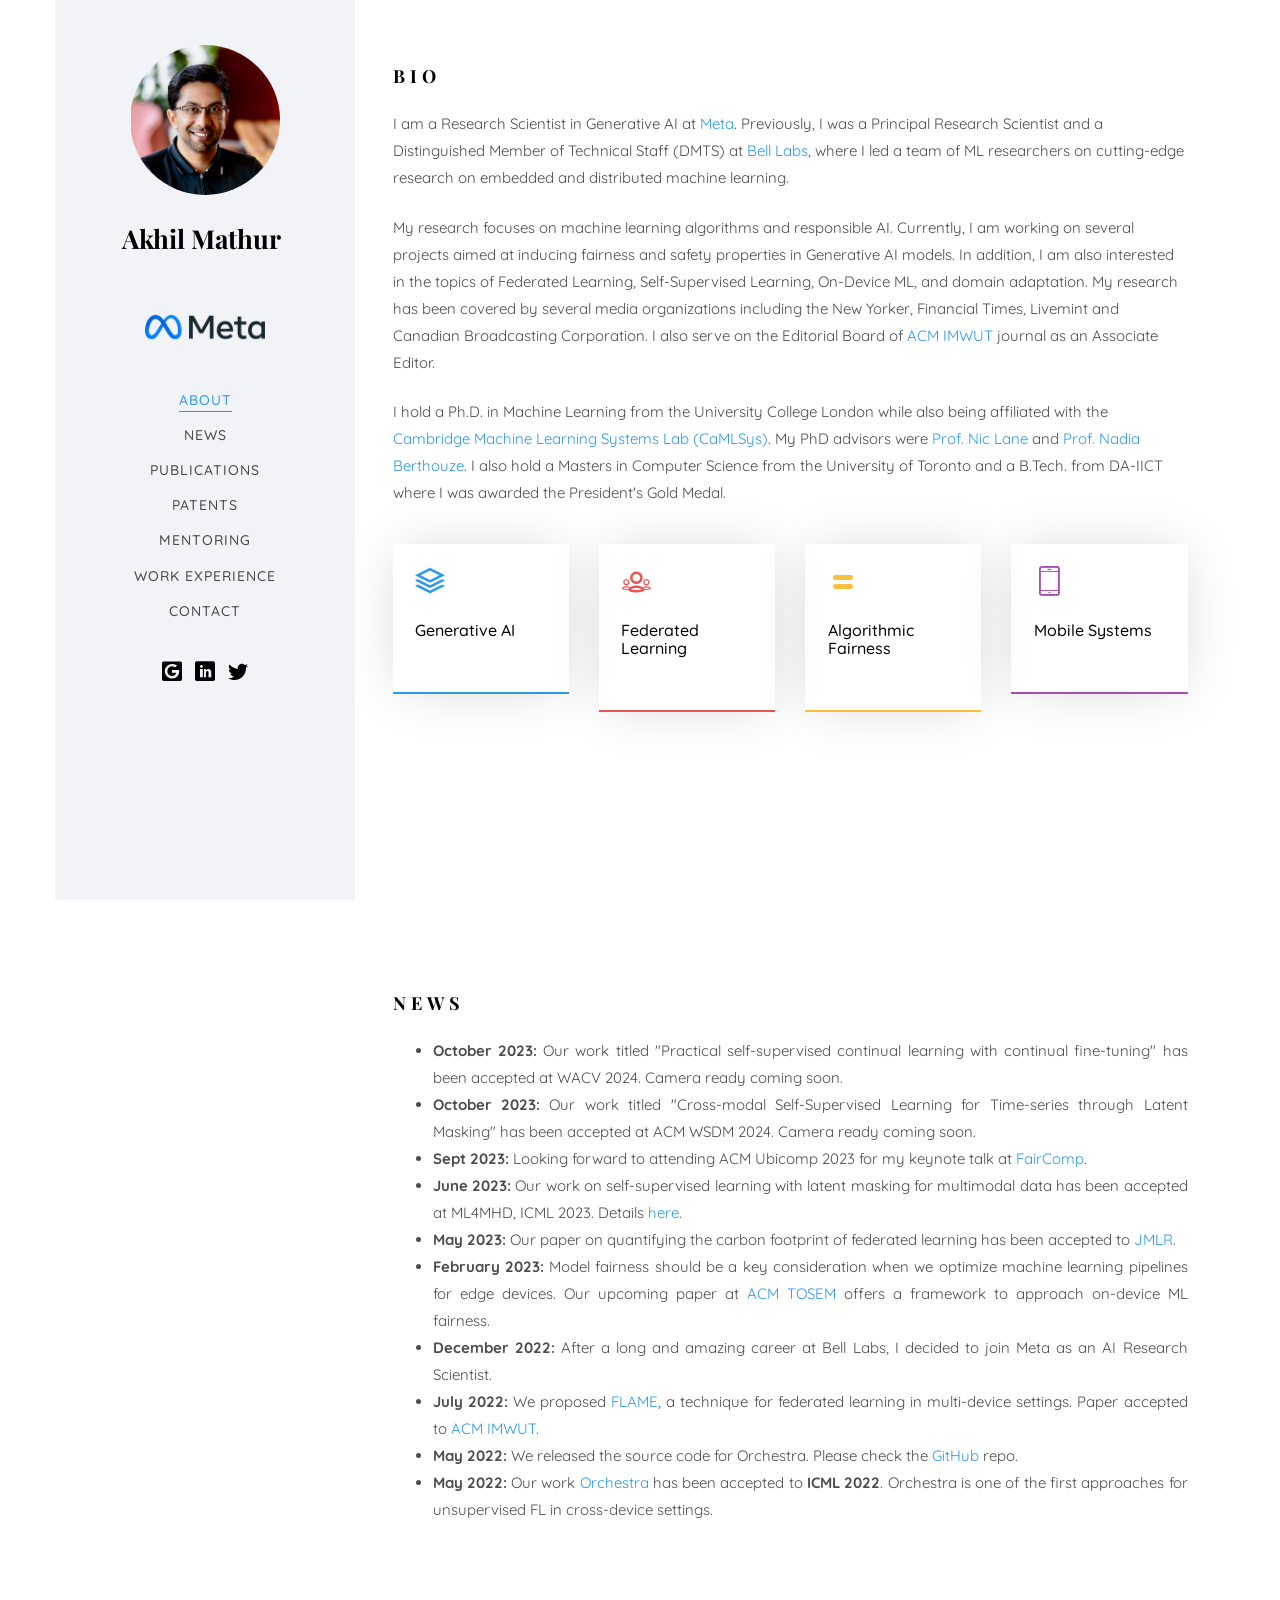
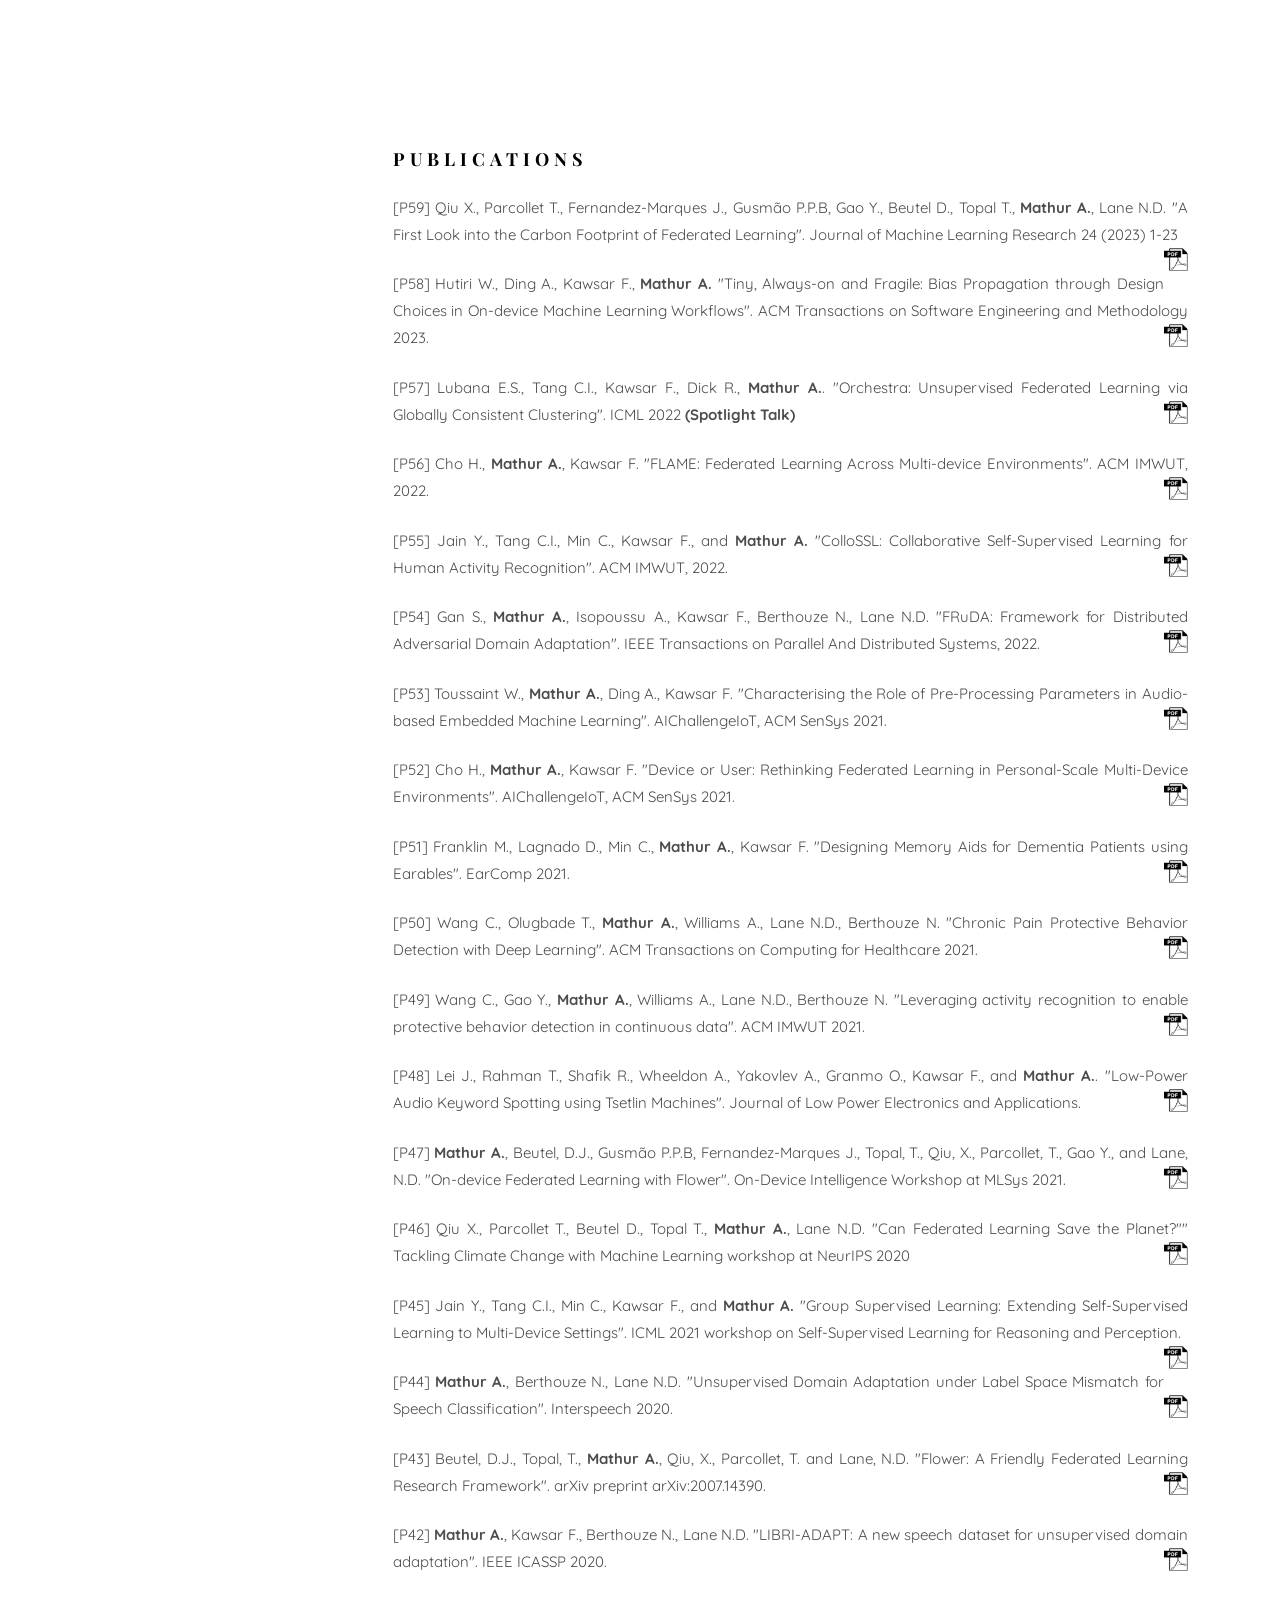
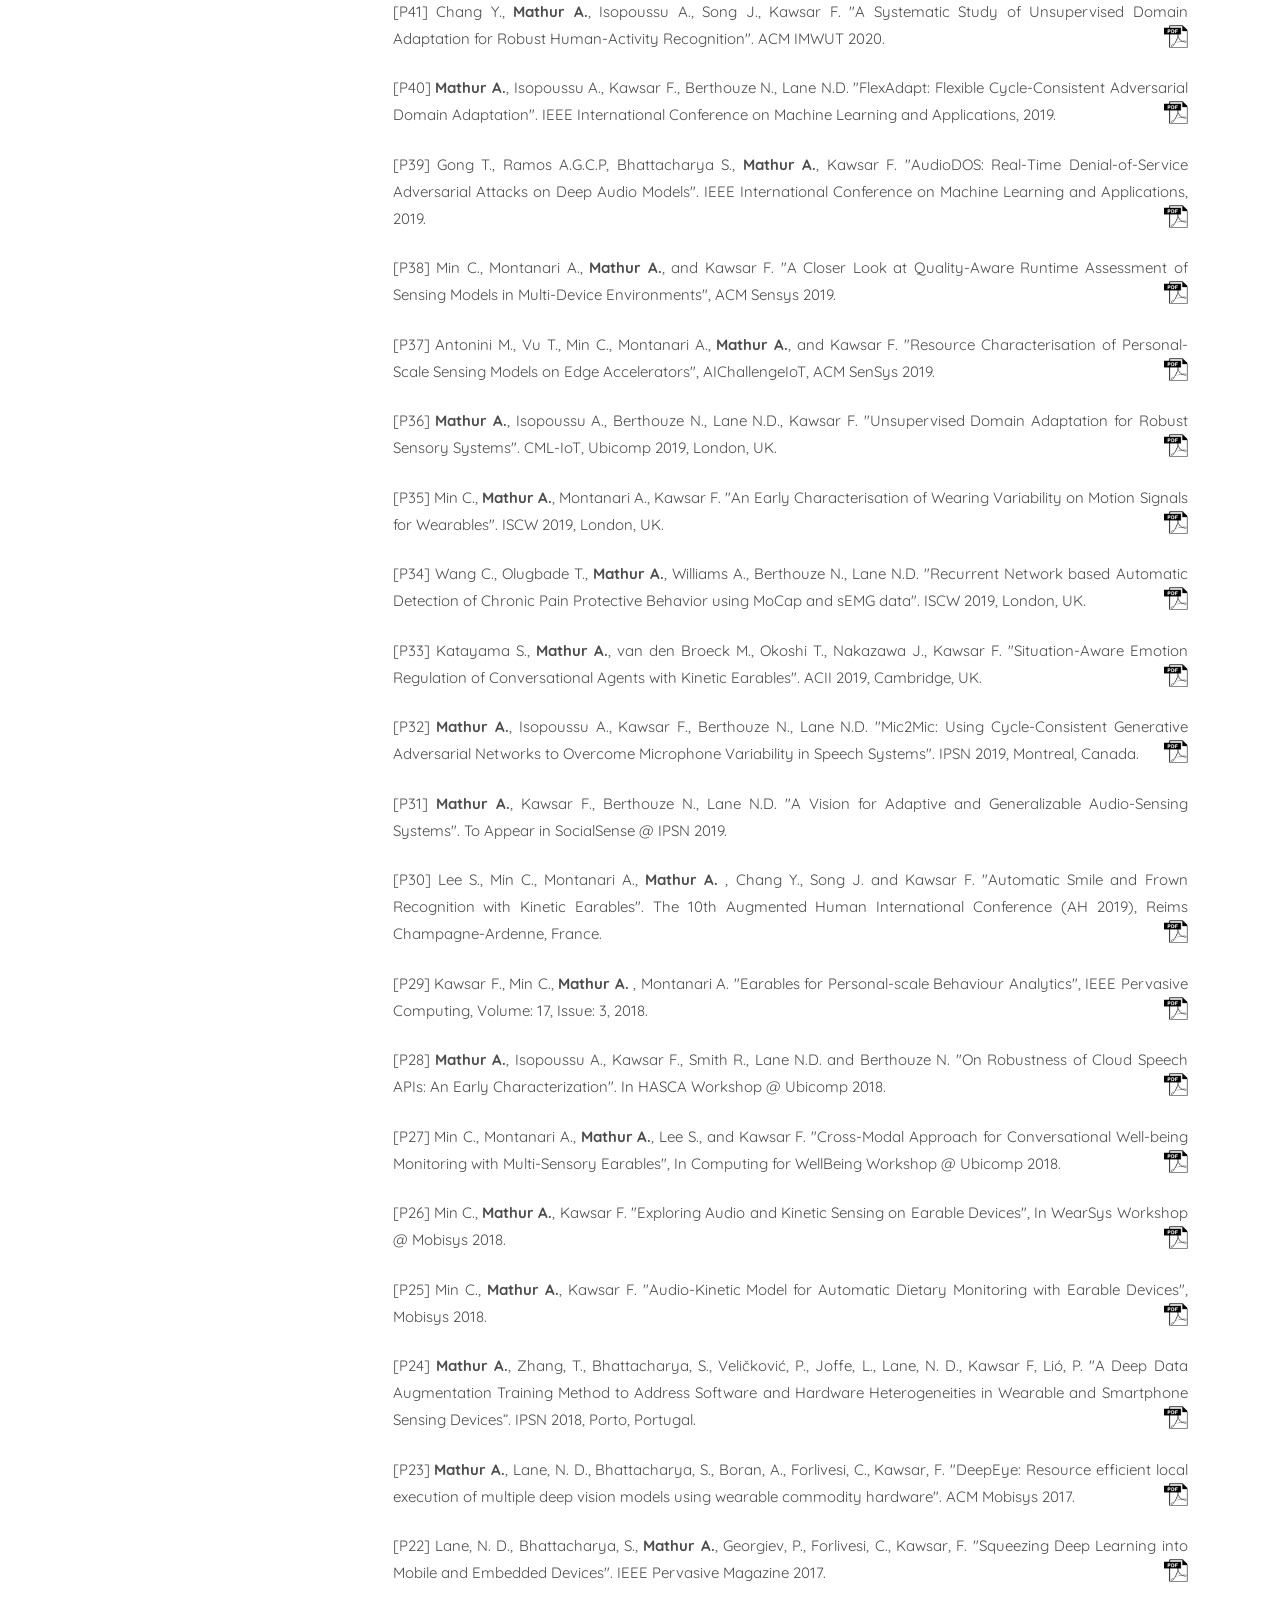
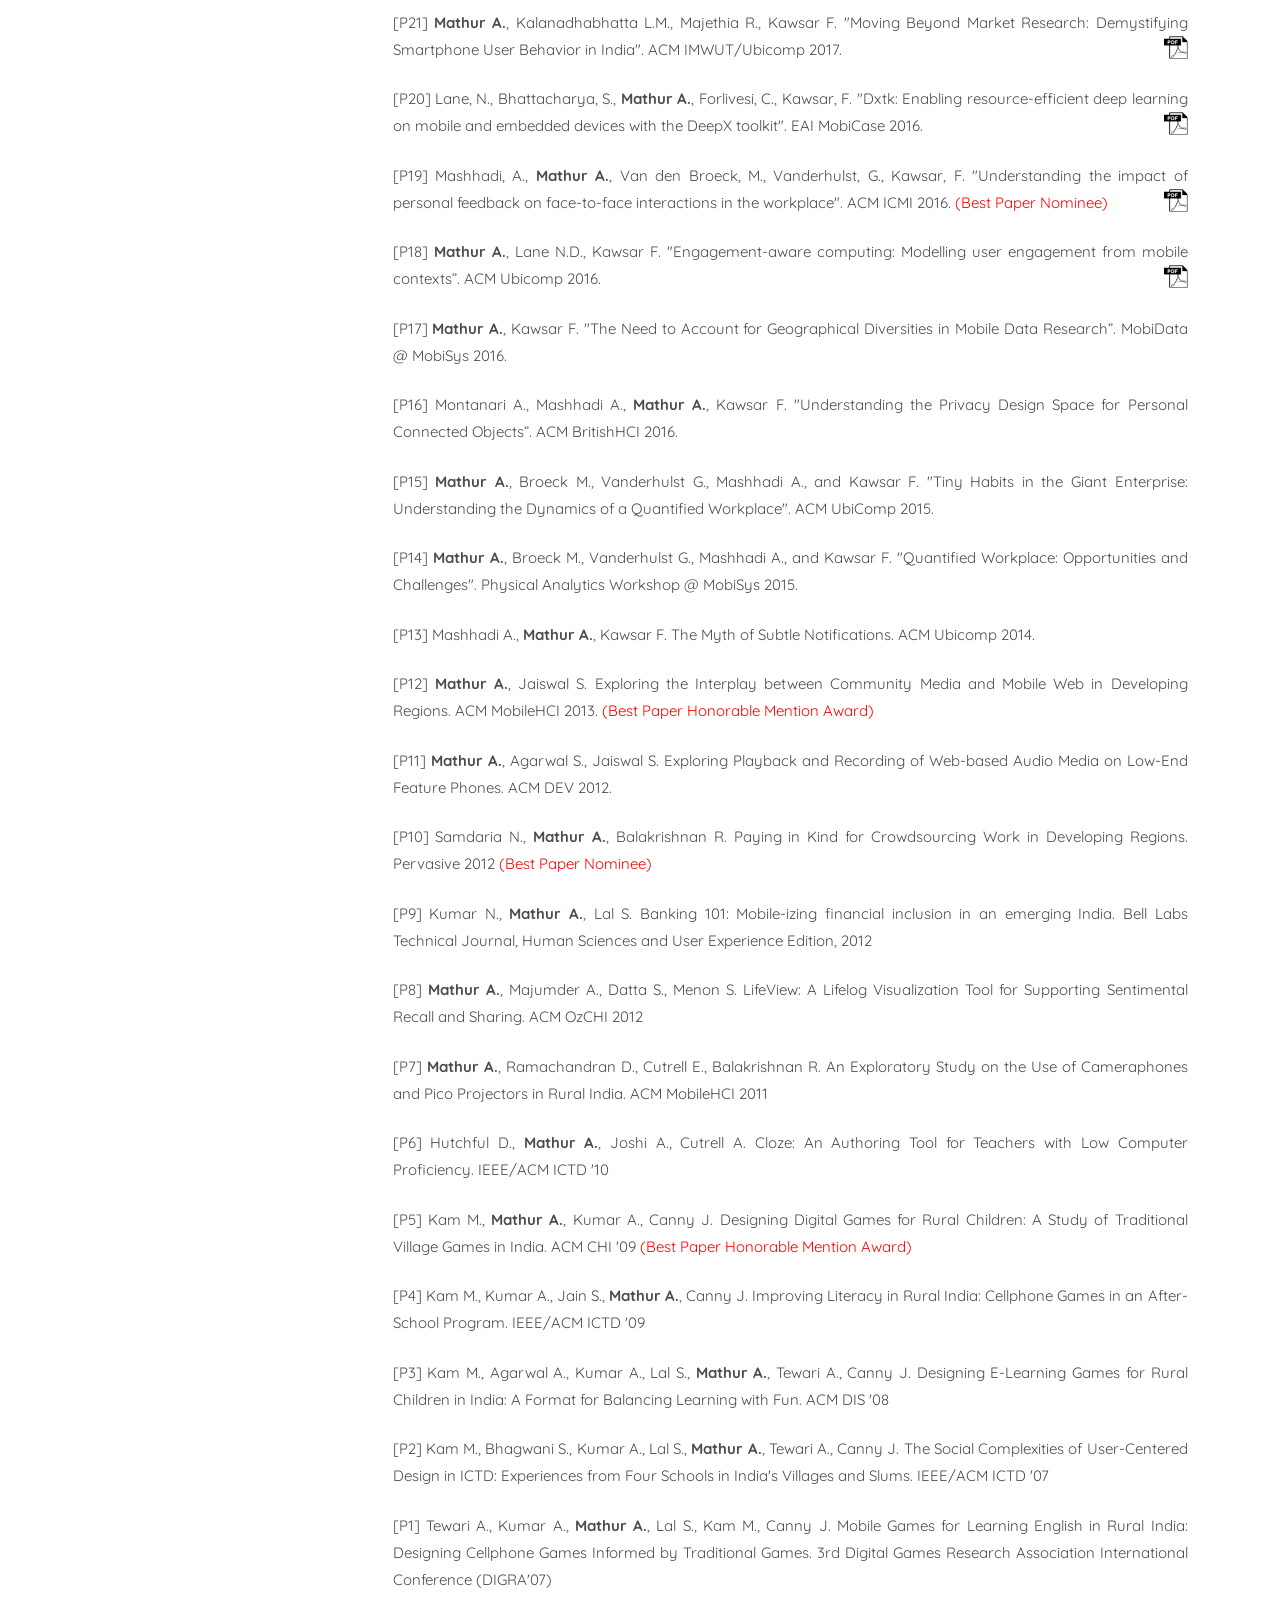
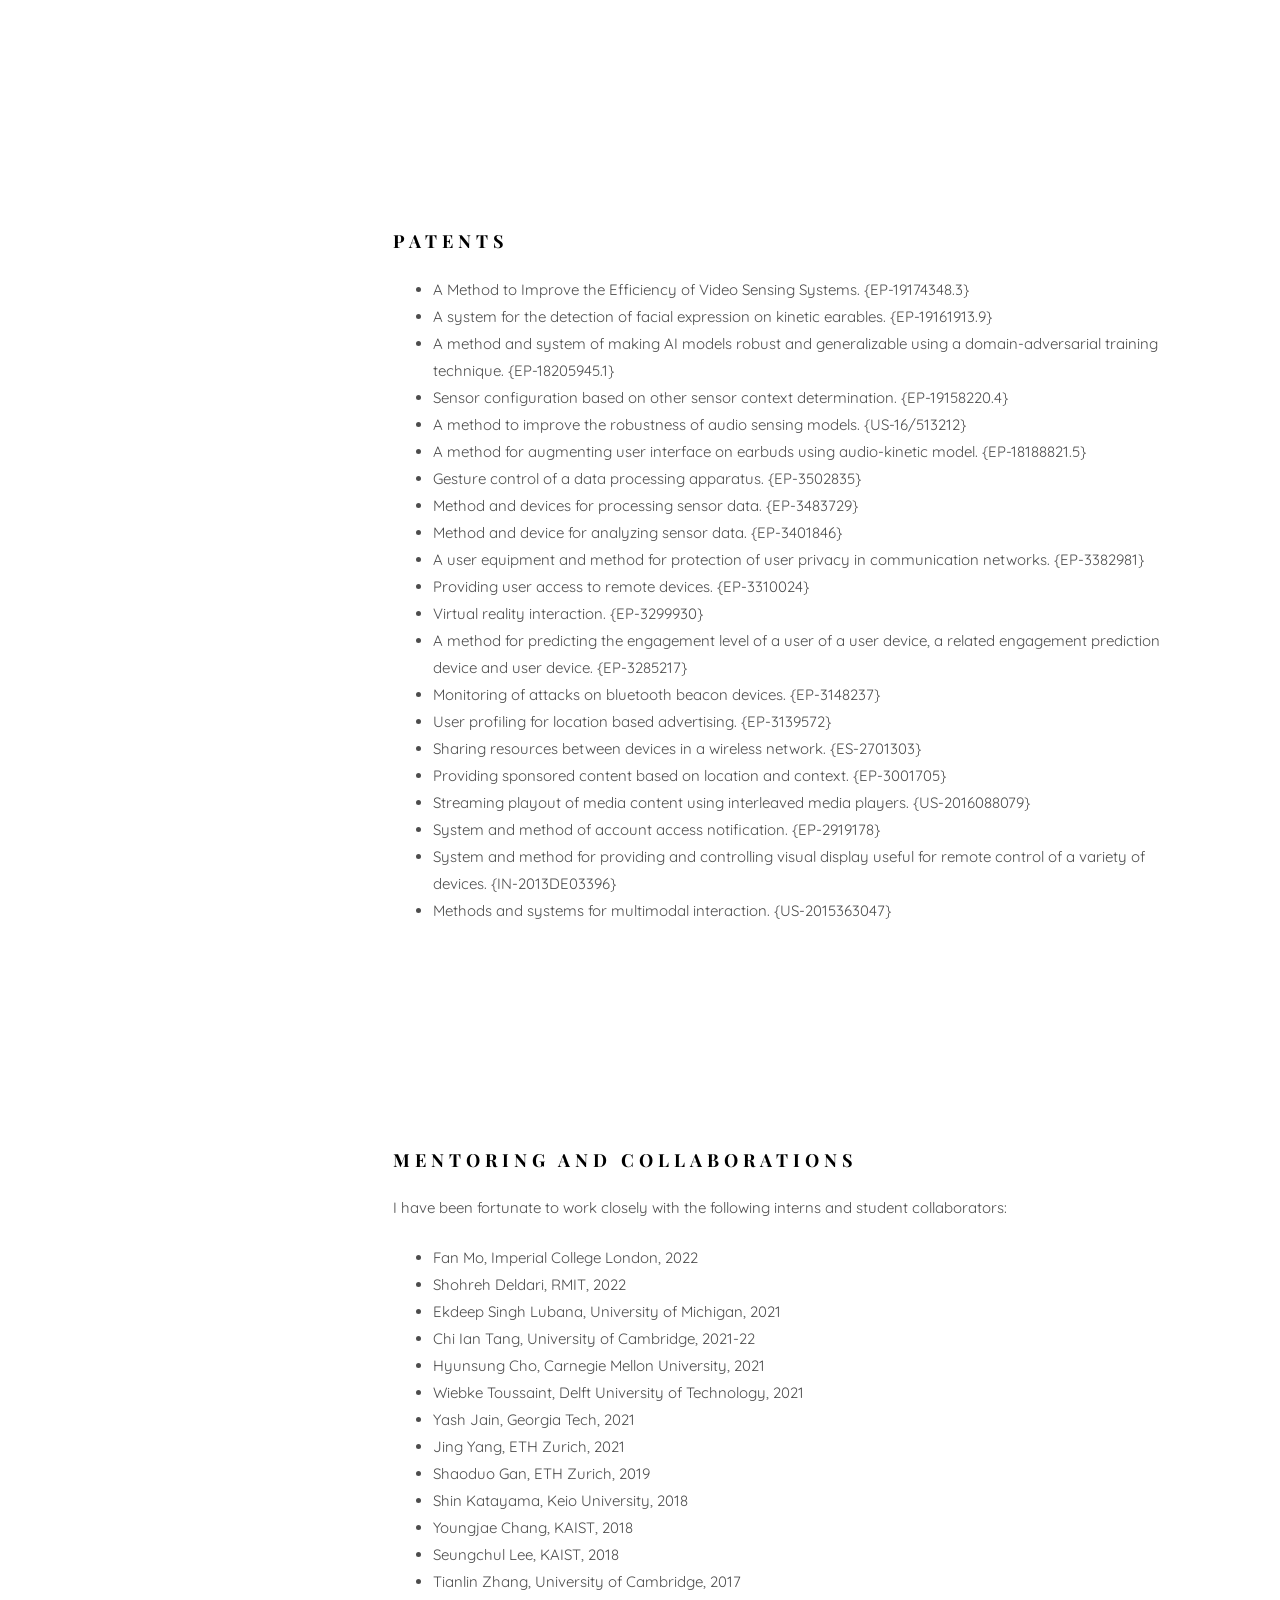
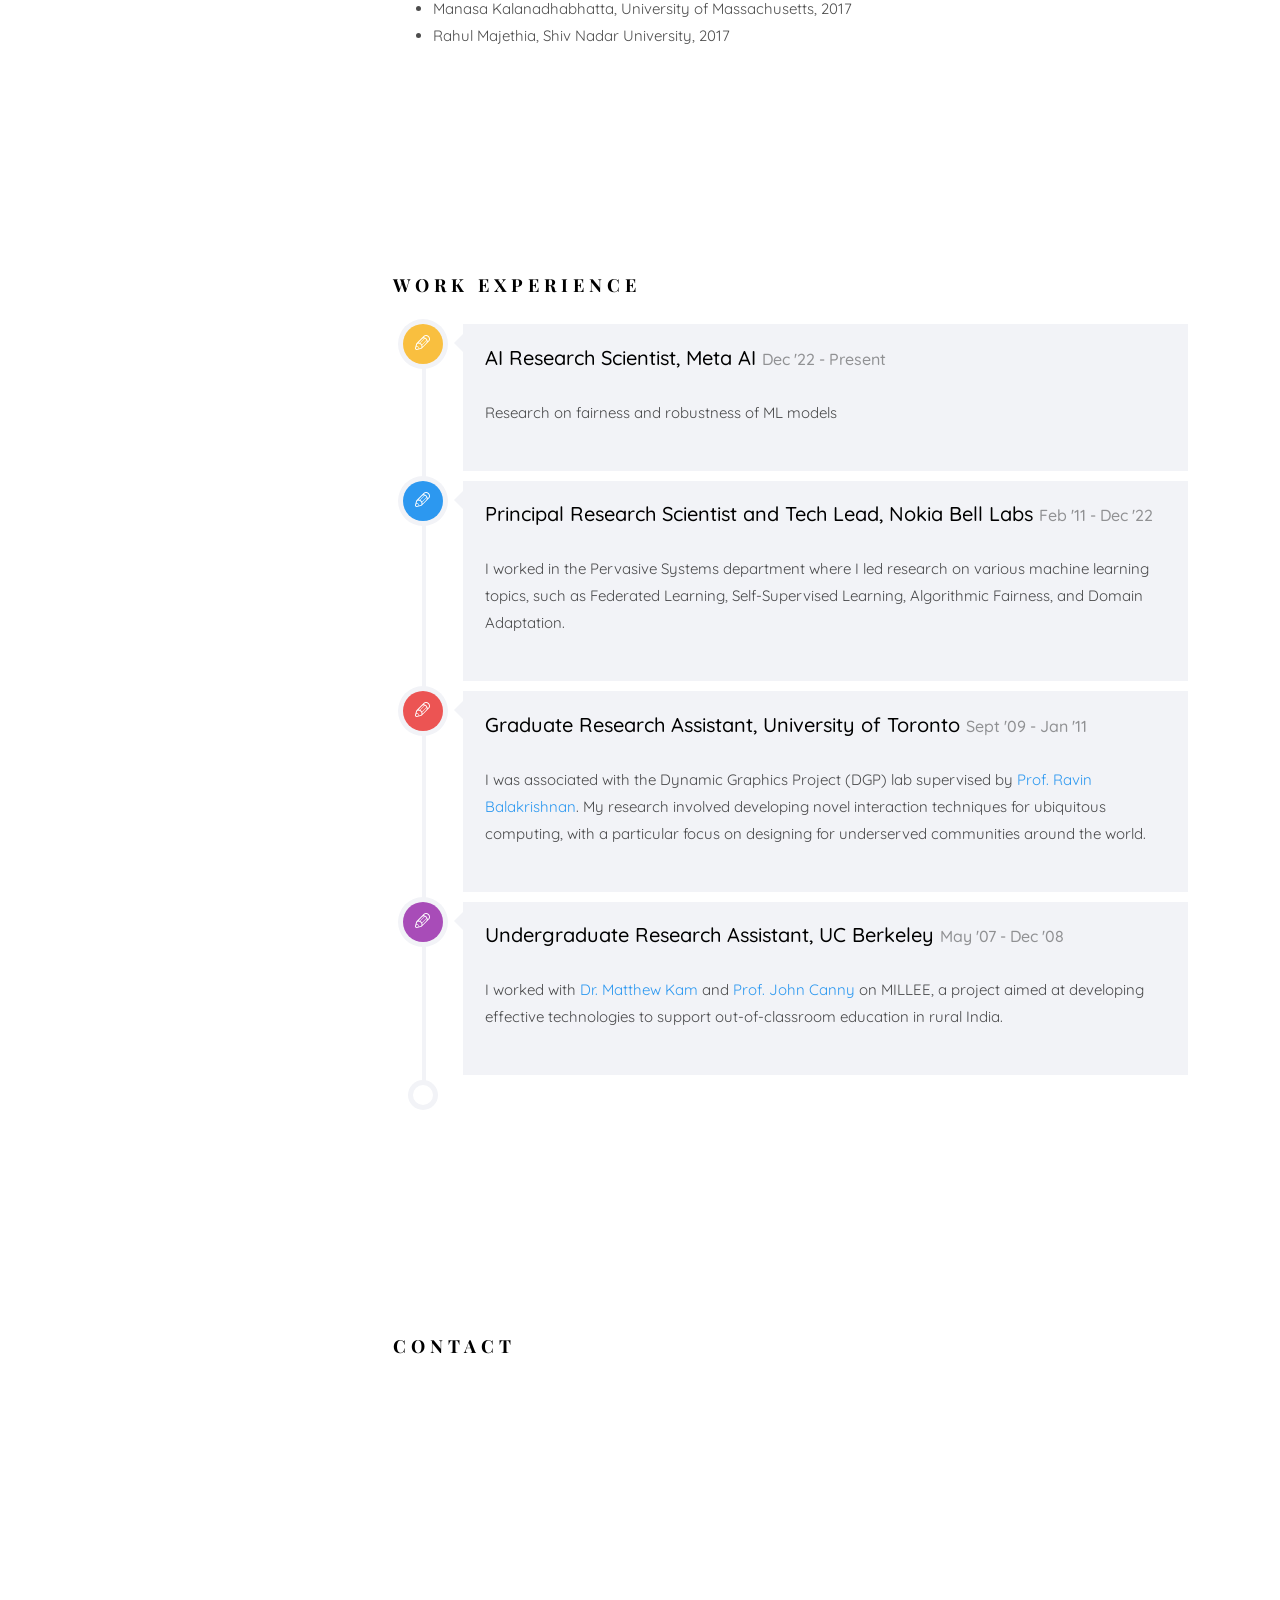
==== commit 634298b1: "up" ====
--- a/index.html
+++ b/index.html
@@ -128,9 +128,9 @@
 									<div class="about-desc">
 										<!-- <span class="heading-meta">About Us</span> -->
 										<h2 class="colorlib-heading">Bio</h2>
-										<p>I am a Research Scientist at <a href="https://ai.facebook.com/" target="_blank">Meta AI</a> in London. Previously, I was a Principal Research Scientist and ML Tech Lead at <a href="https://www.bell-labs.com/" target="_blank">Bell Labs</a> and a Visiting Industry Fellow at the <a href="http://www.cst.cam.ac.uk/"> University of Cambridge </a>. I also serve on the Editorial Board of <a href="https://dl.acm.org/journal/imwut" target="_blank">ACM IMWUT</a> journal as an Associate Editor.</p>
-
-										<p> My research focuses on machine learning algorithms and responsible AI. Currently, I am working on a number of projects aimed at inducing fairness and safety properties in Generative AI models. In addition, I am also interested in the topics of Federated Learning, Self-Supervised Learning, On-Device ML, and domain adaptation. My research has been covered by several media organizations including the New Yorker, Financial Times, Livemint and Canadian Broadcasting Corporation. </p>
+										<p>I am a Research Scientist in Generative AI at <a href="https://ai.facebook.com/" target="_blank">Meta</a>. Previously, I was a Principal Research Scientist and a Distinguished Member of Technical Staff (DMTS) at <a href="https://www.bell-labs.com/" target="_blank">Bell Labs</a>, where I led a team of ML researchers on cutting-edge research on embedded and distributed machine learning. 
+											
+										<p> My research focuses on machine learning algorithms and responsible AI. Currently, I am working on several projects aimed at inducing fairness and safety properties in Generative AI models. In addition, I am also interested in the topics of Federated Learning, Self-Supervised Learning, On-Device ML, and domain adaptation. My research has been covered by several media organizations including the New Yorker, Financial Times, Livemint and Canadian Broadcasting Corporation. I also serve on the Editorial Board of <a href="https://dl.acm.org/journal/imwut" target="_blank">ACM IMWUT</a> journal as an Associate Editor.</p> 
 
 										<p>I hold a Ph.D. in Machine Learning from the University College London while also being affiliated with the <a href="https://mlsys.cst.cam.ac.uk/" target="_blank">Cambridge Machine Learning Systems Lab (CaMLSys)</a>. My PhD advisors were <a href="http://niclane.org/" target="_blank">Prof. Nic Lane</a> and <a href="https://uclic.ucl.ac.uk/people/nadia-berthouze" target="_blank">Prof. Nadia Berthouze</a>. I also hold a Masters in Computer Science from the University of Toronto and a B.Tech. from DA-IICT where I was awarded the President's Gold Medal.</p>
 										<!-- I am a recipient of the Wolfond Fellowship at the University of Toronto, the mBillionth Award South Asia, and two Best Paper Honorable Mention Awards.  -->
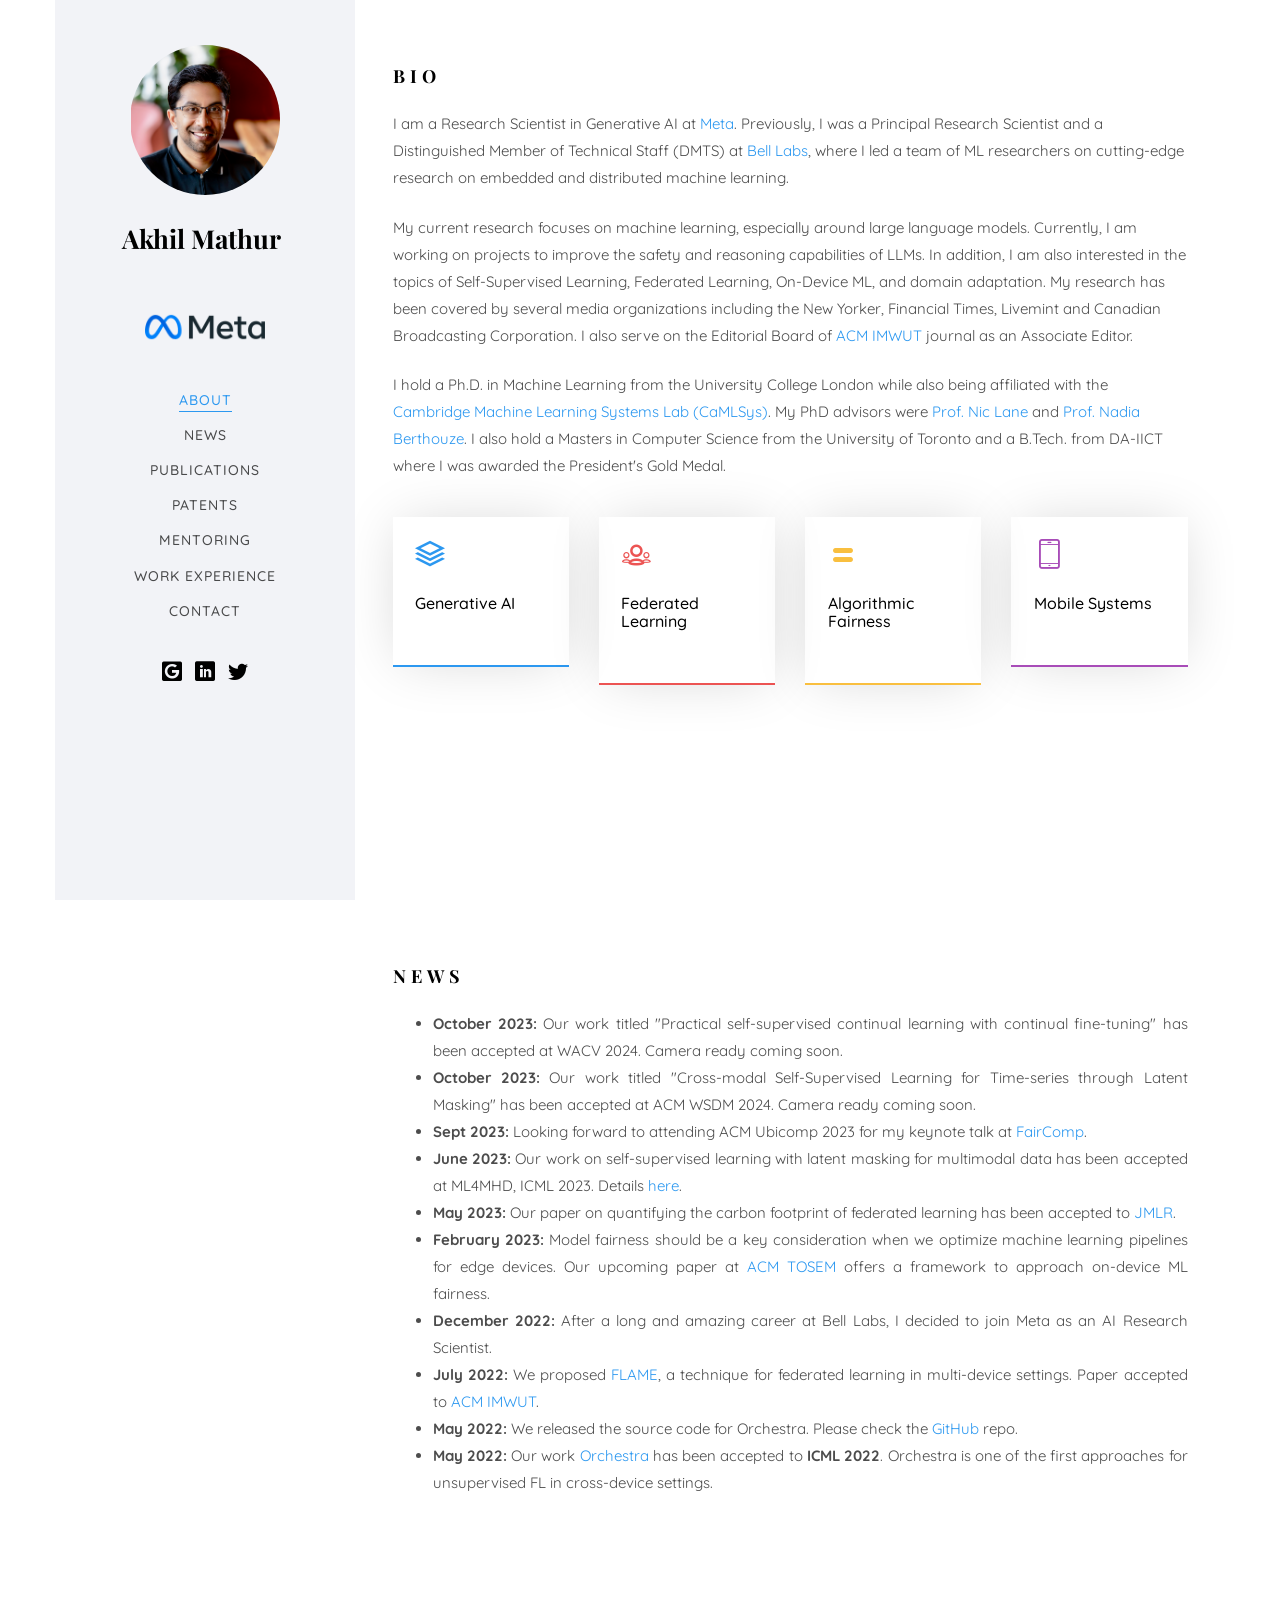
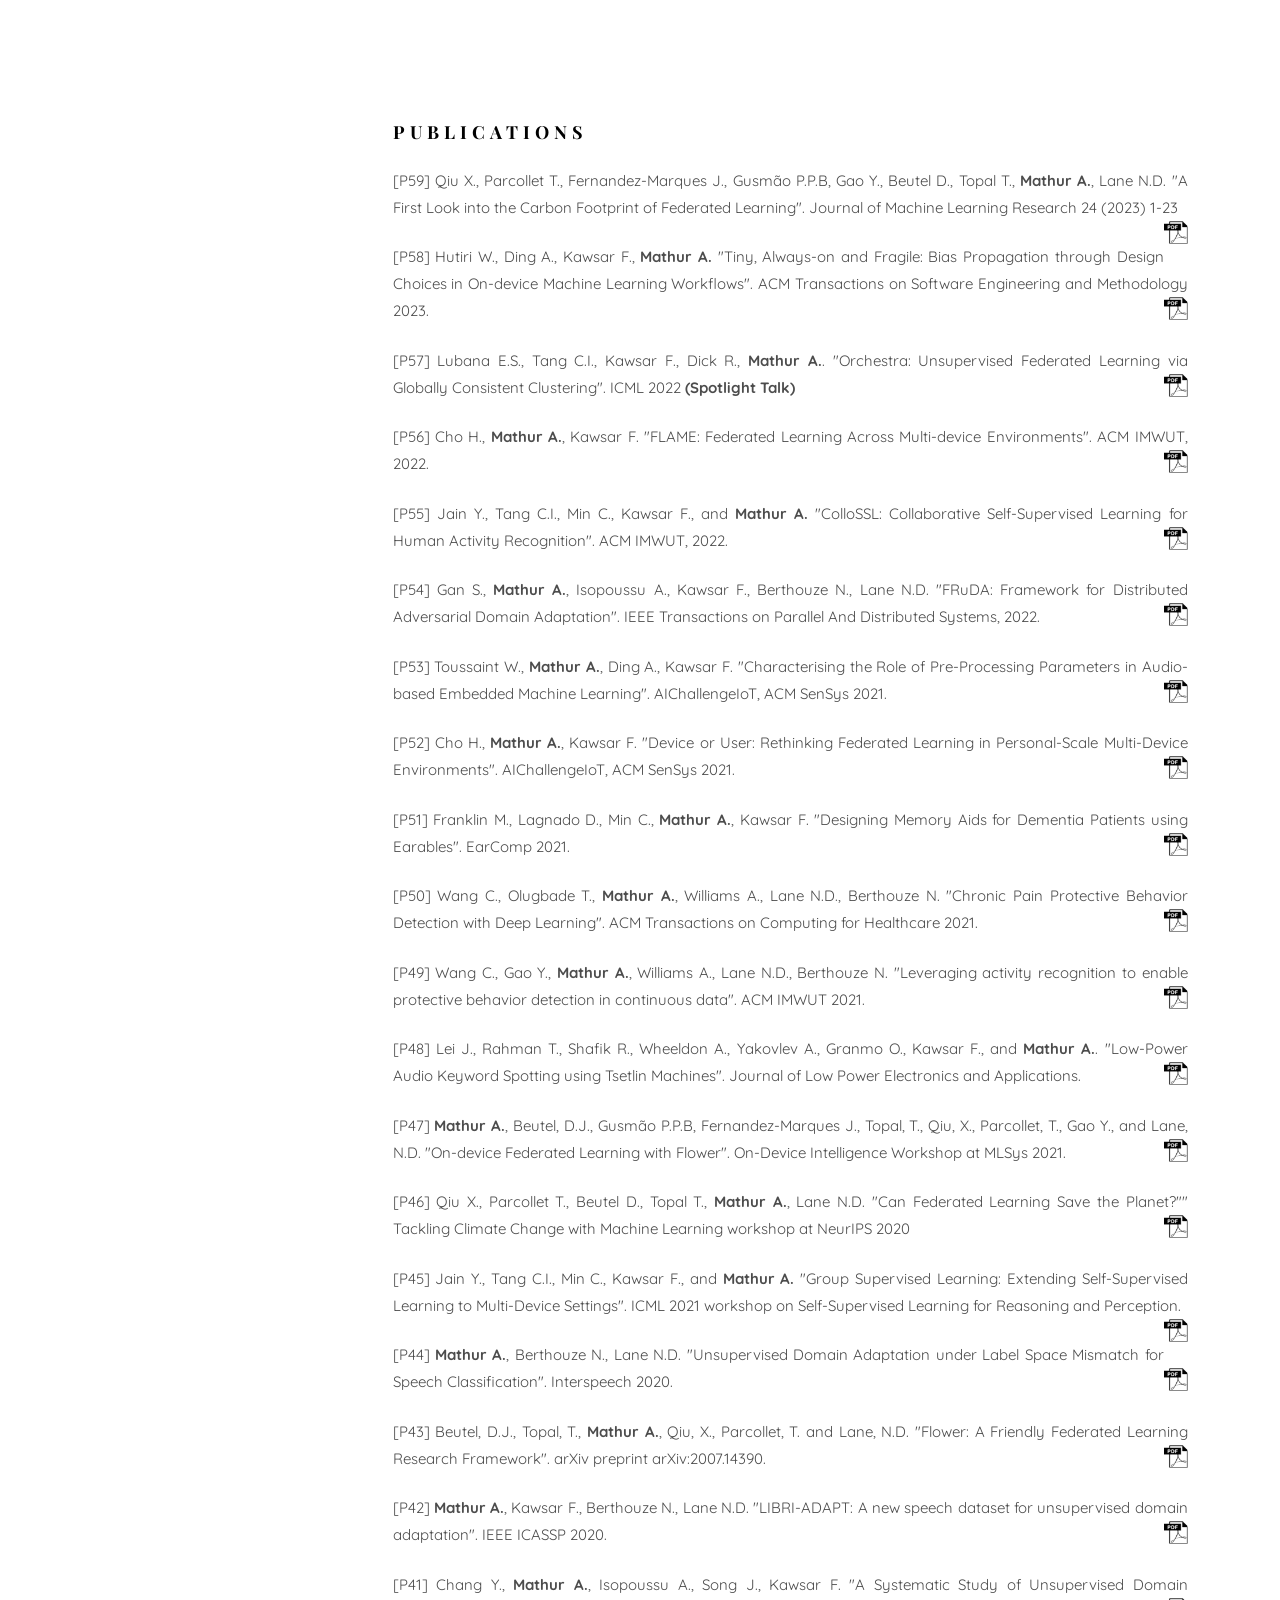
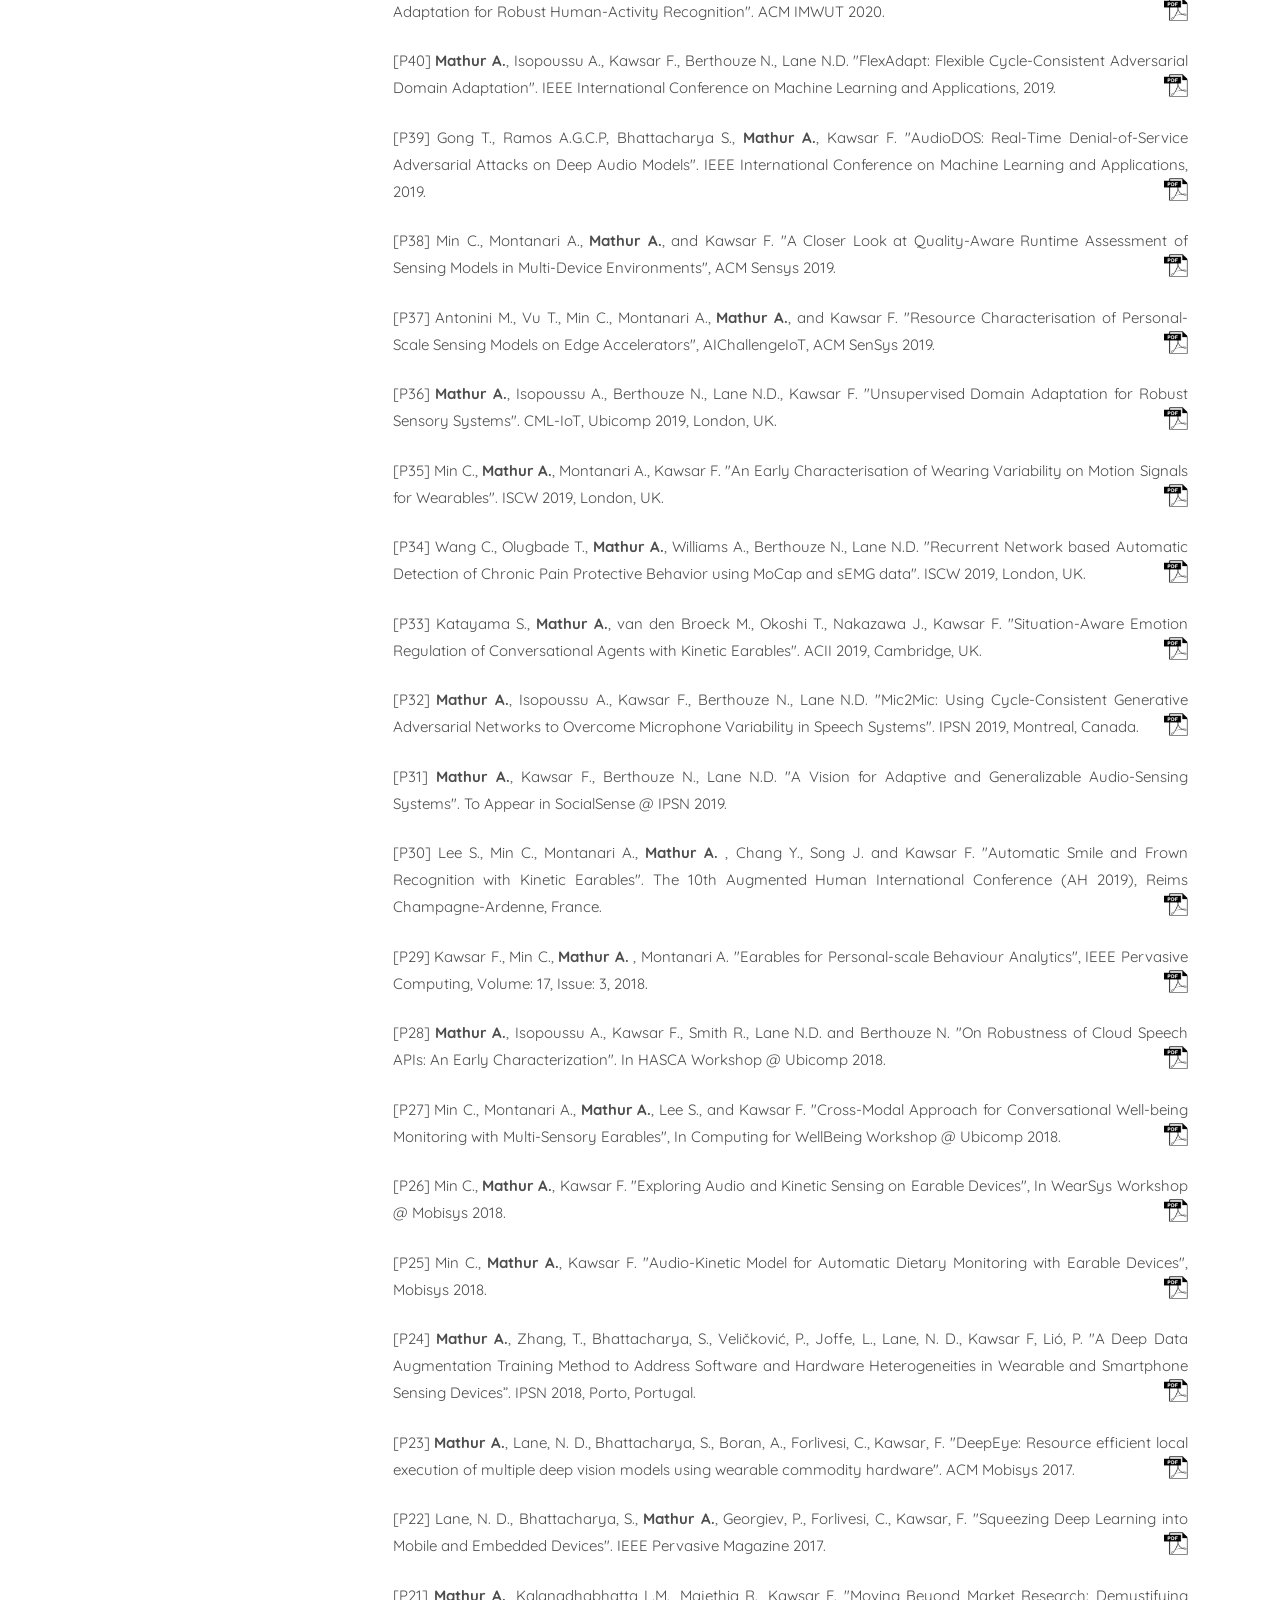
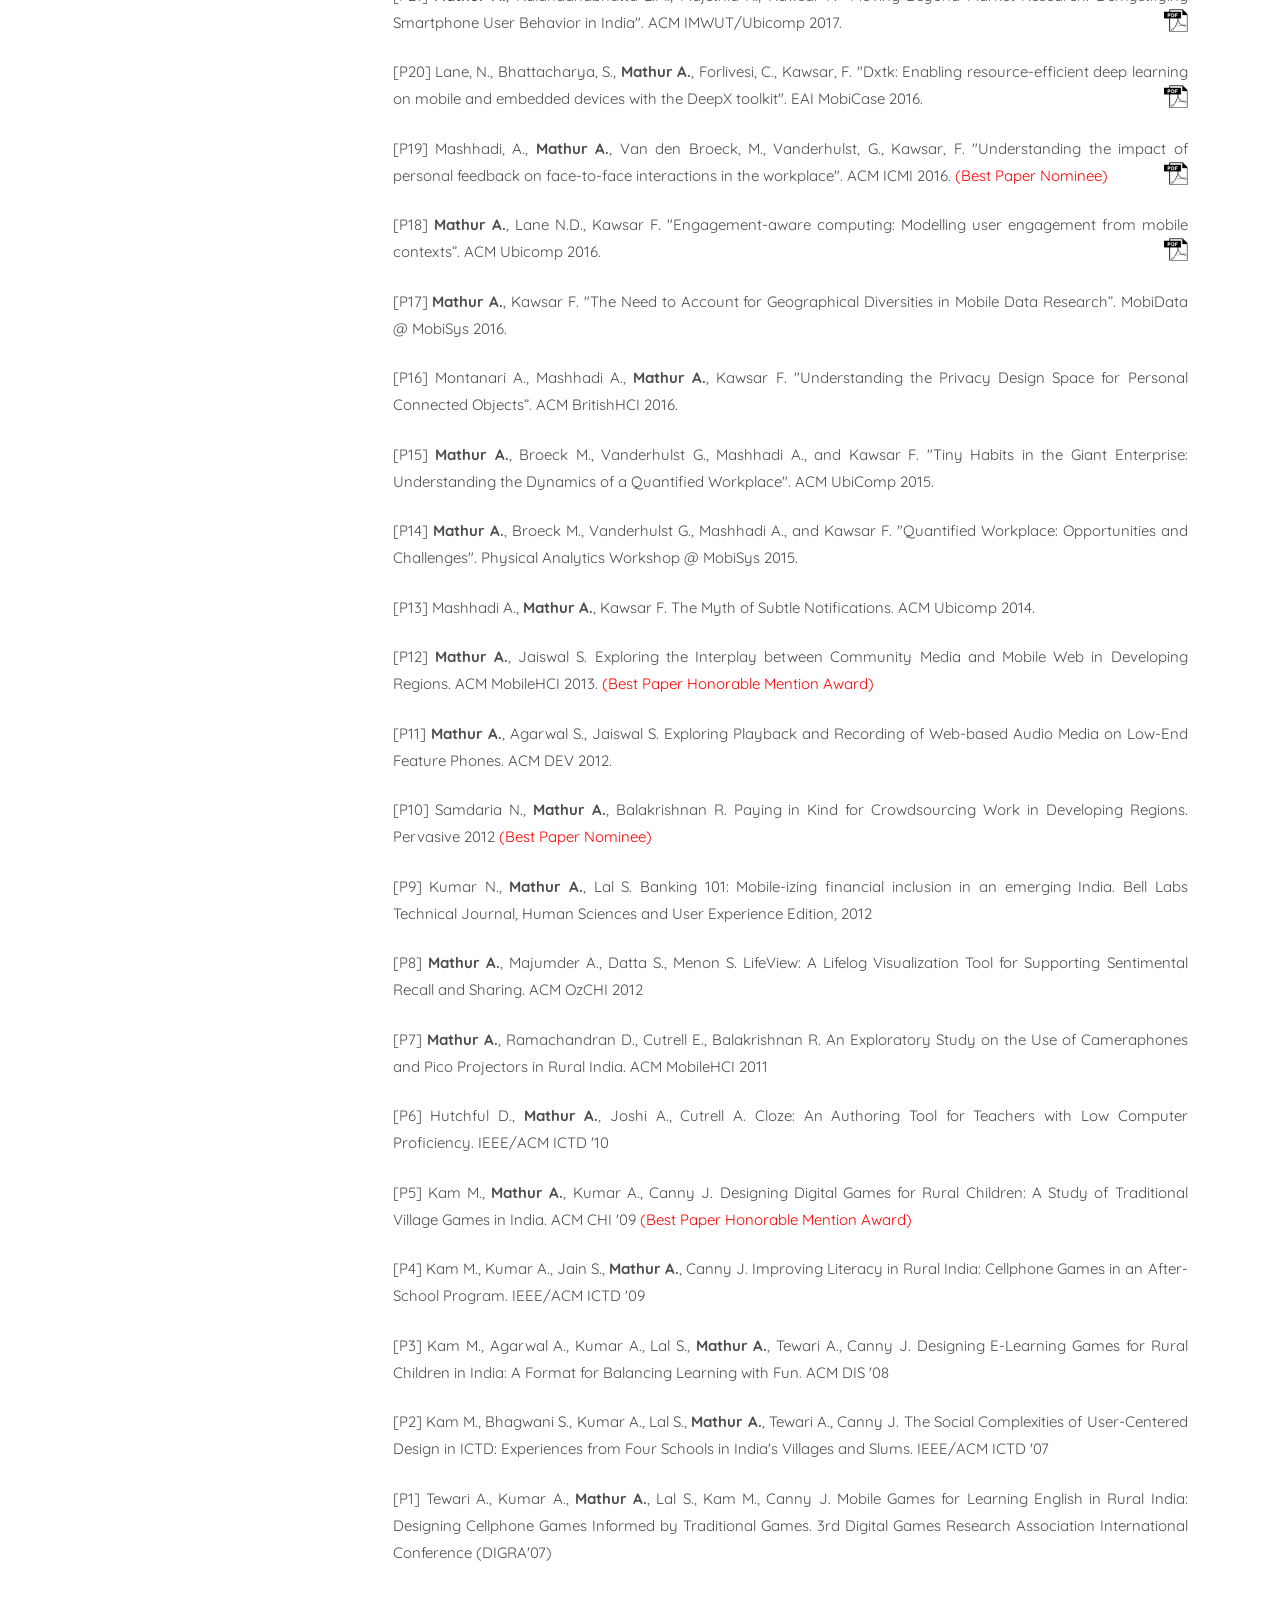
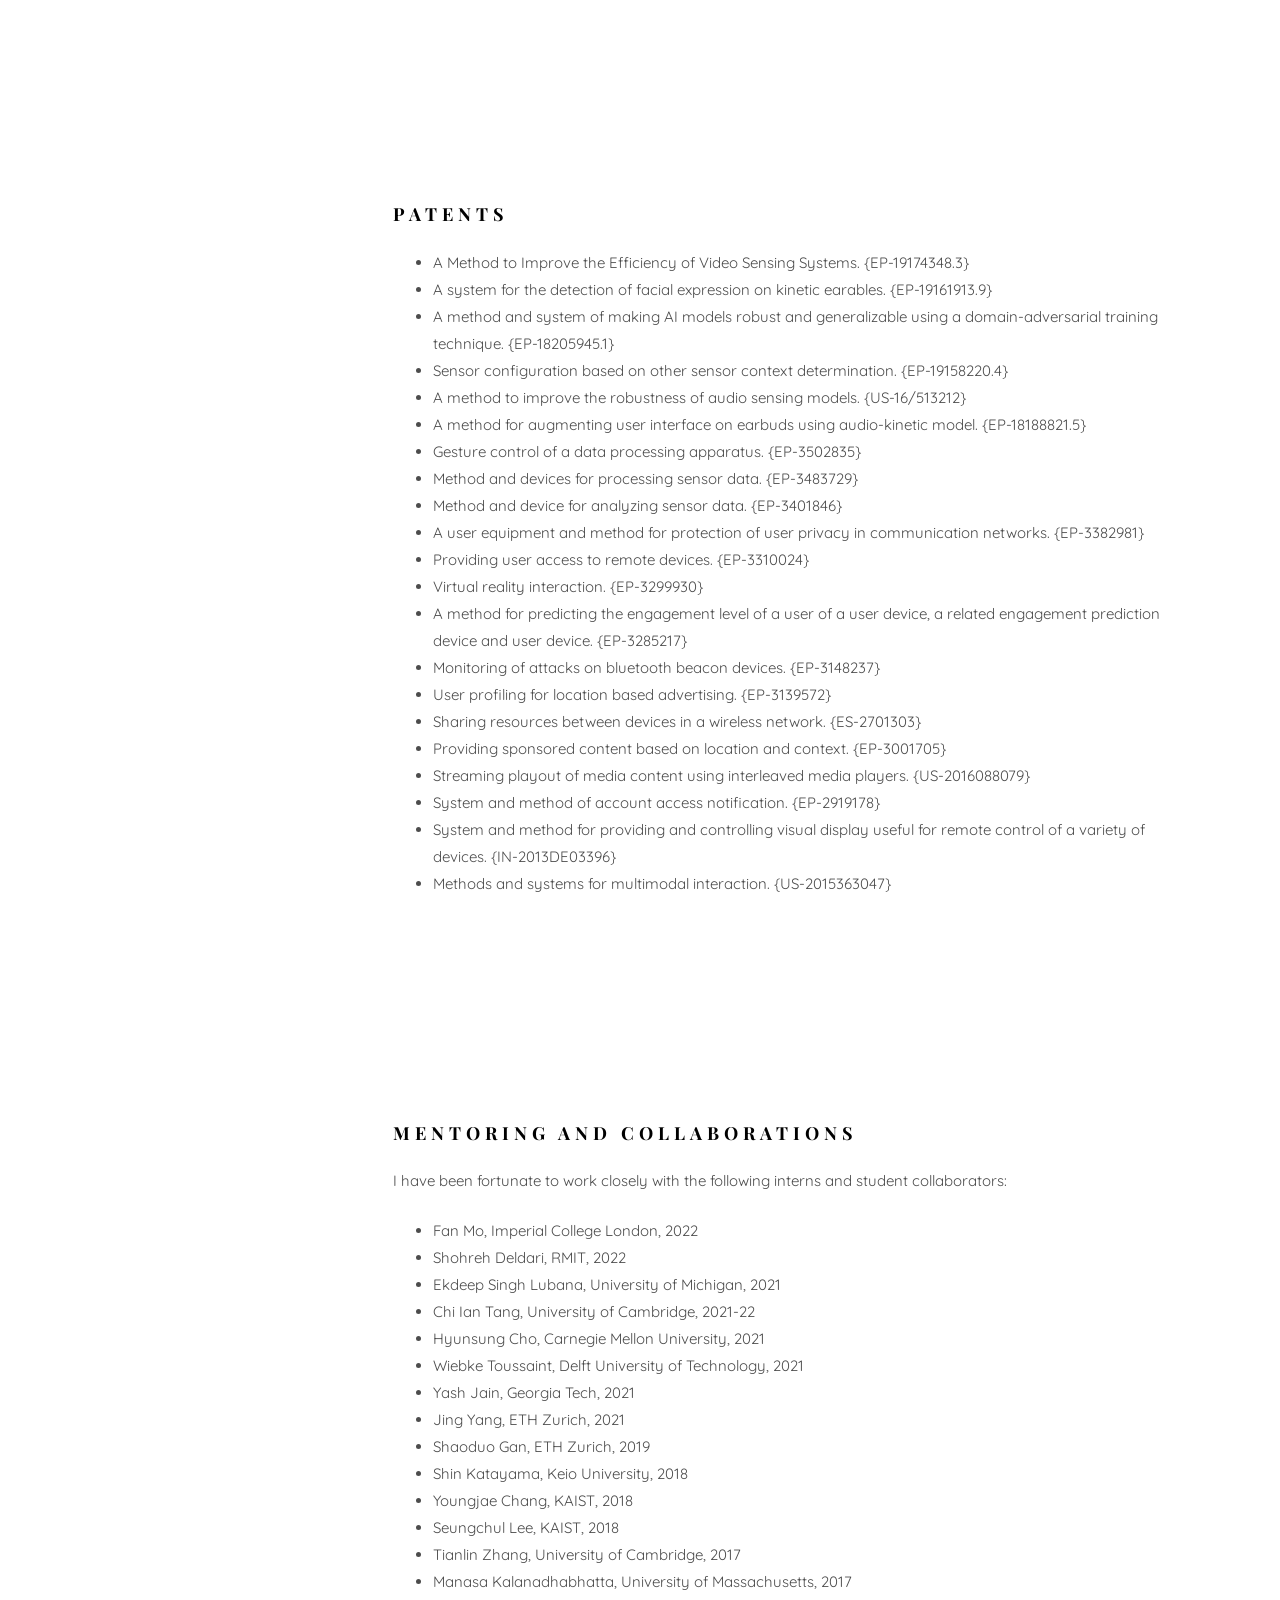
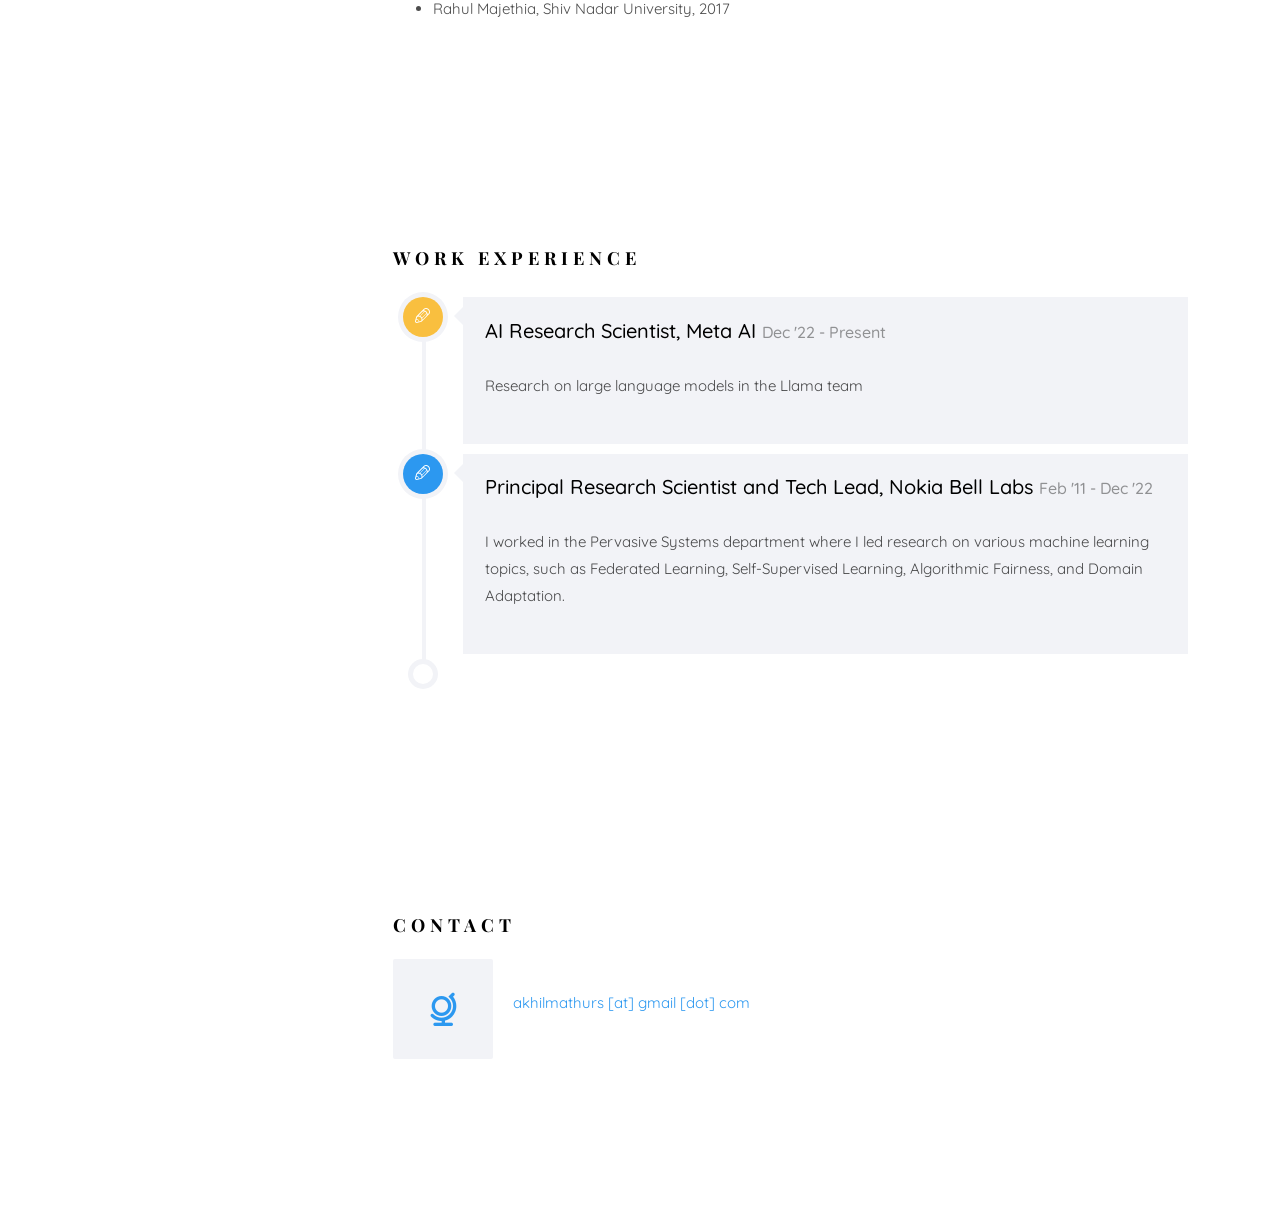
==== commit def42265: "up" ====
--- a/index.html
+++ b/index.html
@@ -130,7 +130,7 @@
 										<h2 class="colorlib-heading">Bio</h2>
 										<p>I am a Research Scientist in Generative AI at <a href="https://ai.facebook.com/" target="_blank">Meta</a>. Previously, I was a Principal Research Scientist and a Distinguished Member of Technical Staff (DMTS) at <a href="https://www.bell-labs.com/" target="_blank">Bell Labs</a>, where I led a team of ML researchers on cutting-edge research on embedded and distributed machine learning. 
 											
-										<p> My research focuses on machine learning algorithms and responsible AI. Currently, I am working on several projects aimed at inducing fairness and safety properties in Generative AI models. In addition, I am also interested in the topics of Federated Learning, Self-Supervised Learning, On-Device ML, and domain adaptation. My research has been covered by several media organizations including the New Yorker, Financial Times, Livemint and Canadian Broadcasting Corporation. I also serve on the Editorial Board of <a href="https://dl.acm.org/journal/imwut" target="_blank">ACM IMWUT</a> journal as an Associate Editor.</p> 
+										<p> My current research focuses on machine learning, especially around large language models. Currently, I am working on projects to improve the safety and reasoning capabilities of LLMs. In addition, I am also interested in the topics of Self-Supervised Learning, Federated Learning, On-Device ML, and domain adaptation. My research has been covered by several media organizations including the New Yorker, Financial Times, Livemint and Canadian Broadcasting Corporation. I also serve on the Editorial Board of <a href="https://dl.acm.org/journal/imwut" target="_blank">ACM IMWUT</a> journal as an Associate Editor.</p> 
 
 										<p>I hold a Ph.D. in Machine Learning from the University College London while also being affiliated with the <a href="https://mlsys.cst.cam.ac.uk/" target="_blank">Cambridge Machine Learning Systems Lab (CaMLSys)</a>. My PhD advisors were <a href="http://niclane.org/" target="_blank">Prof. Nic Lane</a> and <a href="https://uclic.ucl.ac.uk/people/nadia-berthouze" target="_blank">Prof. Nadia Berthouze</a>. I also hold a Masters in Computer Science from the University of Toronto and a B.Tech. from DA-IICT where I was awarded the President's Gold Medal.</p>
 										<!-- I am a recipient of the Wolfond Fellowship at the University of Toronto, the mBillionth Award South Asia, and two Best Paper Honorable Mention Awards.  -->
@@ -496,7 +496,7 @@
 					               </div>
 					               <div class="timeline-label">
 					               	<h2>AI Research Scientist, Meta AI  <span>Dec '22 - Present</span></h2>
-					                <p>Research on fairness and robustness of ML models</p>
+					                <p>Research on large language models in the Llama team</p>
 					               </div>
 					            </div>
 					         </article>
@@ -516,7 +516,7 @@
 					            </div>
 					         </article>
 
-
+<!-- 
 					         <article class="timeline-entry animate-box" data-animate-effect="fadeInRight">
 					            <div class="timeline-entry-inner">
 					               <div class="timeline-icon color-2">
@@ -527,7 +527,7 @@
 					                  <p>I was associated with the Dynamic Graphics Project (DGP) lab supervised by <a href="http://www.dgp.toronto.edu/~ravin" target="_blank"> Prof. Ravin Balakrishnan</a>. My research involved developing novel interaction techniques for ubiquitous computing, with a particular focus on designing for underserved communities around the world.</p>
 					               </div>
 					            </div>
-					         </article>
+					         </article> -->
 
 					         <!-- <article class="timeline-entry animate-box" data-animate-effect="fadeInLeft">
 					            <div class="timeline-entry-inner">
@@ -541,7 +541,7 @@
 					            </div>
 					         </article> -->
 
-					         <article class="timeline-entry animate-box" data-animate-effect="fadeInTop">
+					         <!-- <article class="timeline-entry animate-box" data-animate-effect="fadeInTop">
 					            <div class="timeline-entry-inner">
 					               <div class="timeline-icon color-4">
 					                  <i class="icon-pen2"></i>
@@ -551,7 +551,7 @@
 					                  <p>I worked with <a href="http://matthewkam.org/" target="_blank">Dr. Matthew Kam</a> and <a href="https://en.wikipedia.org/wiki/John_Canny" target="_blank">Prof. John Canny</a> on MILLEE, a project aimed at developing effective technologies to support out-of-classroom education in rural India.</p>
 					               </div>
 					            </div>
-					         </article>
+					         </article> -->
 
 					         <article class="timeline-entry begin animate-box" data-animate-effect="fadeInBottom">
 					            <div class="timeline-entry-inner">
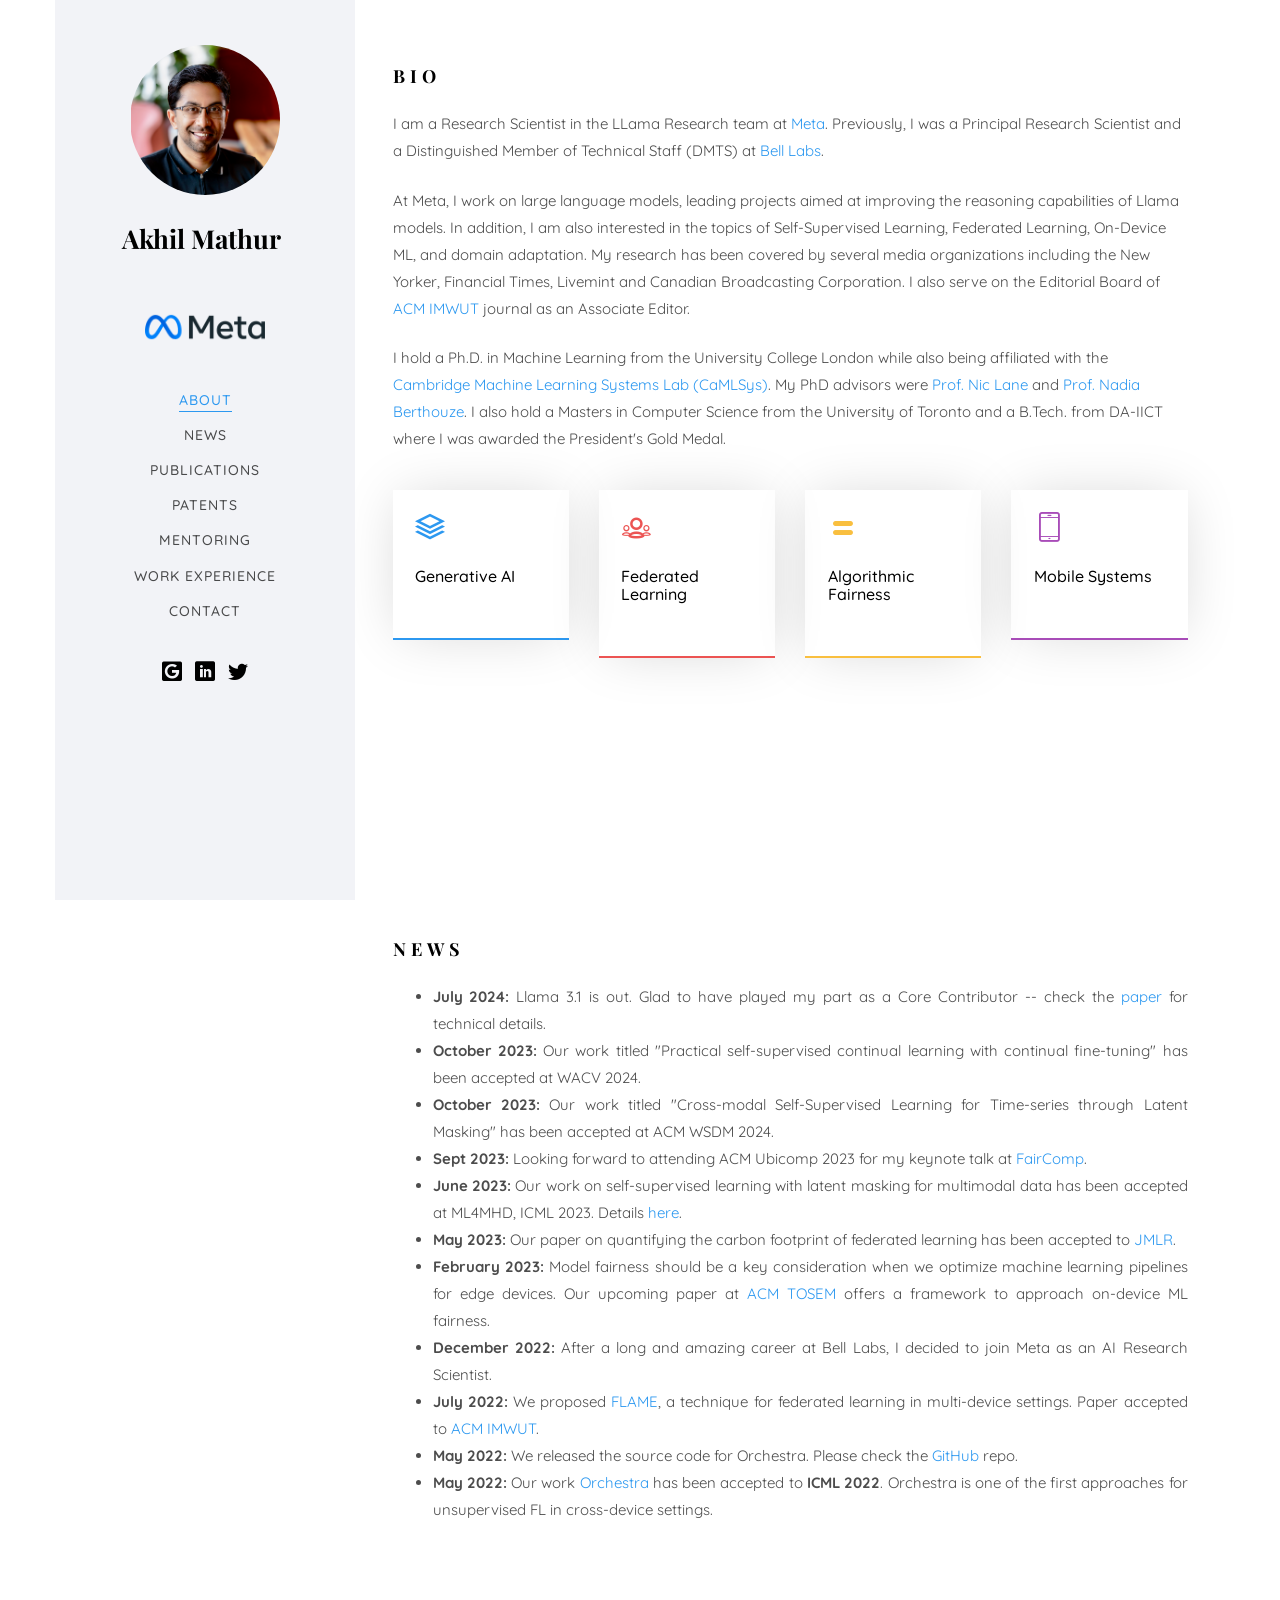
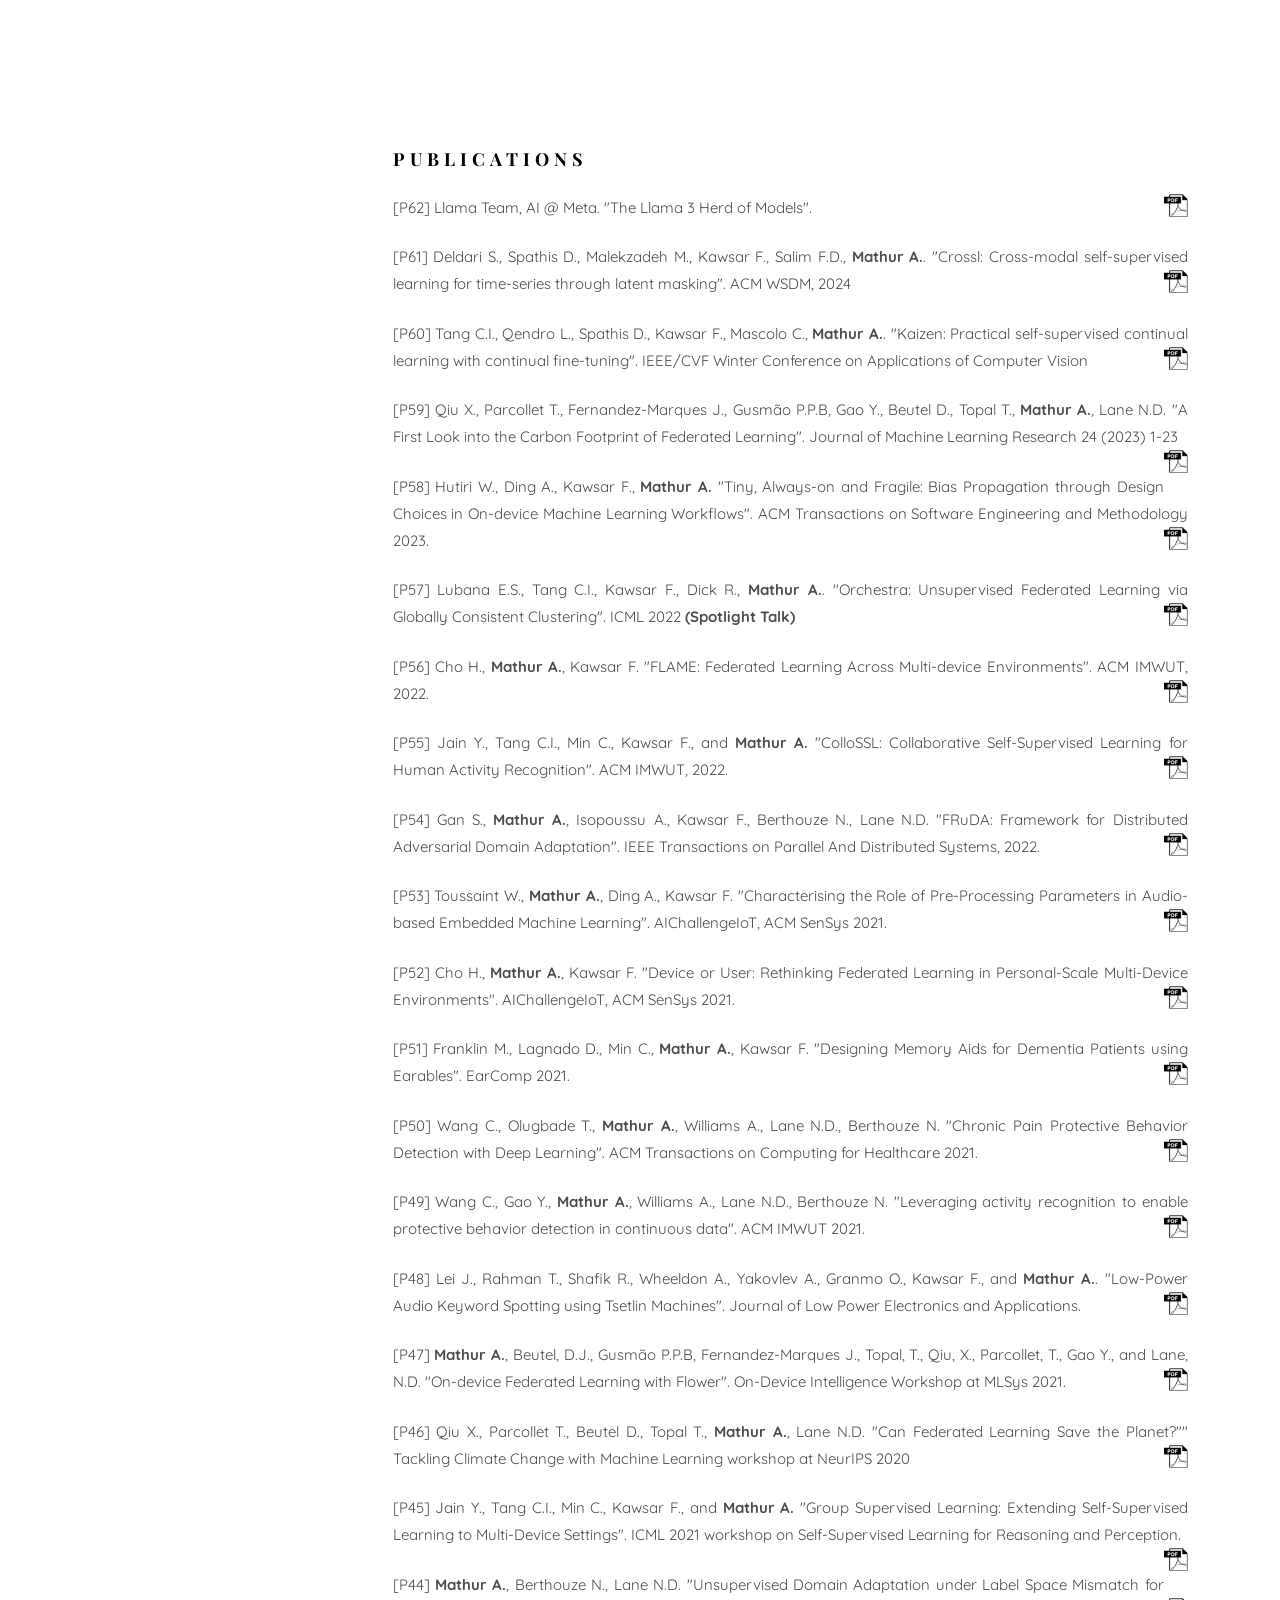
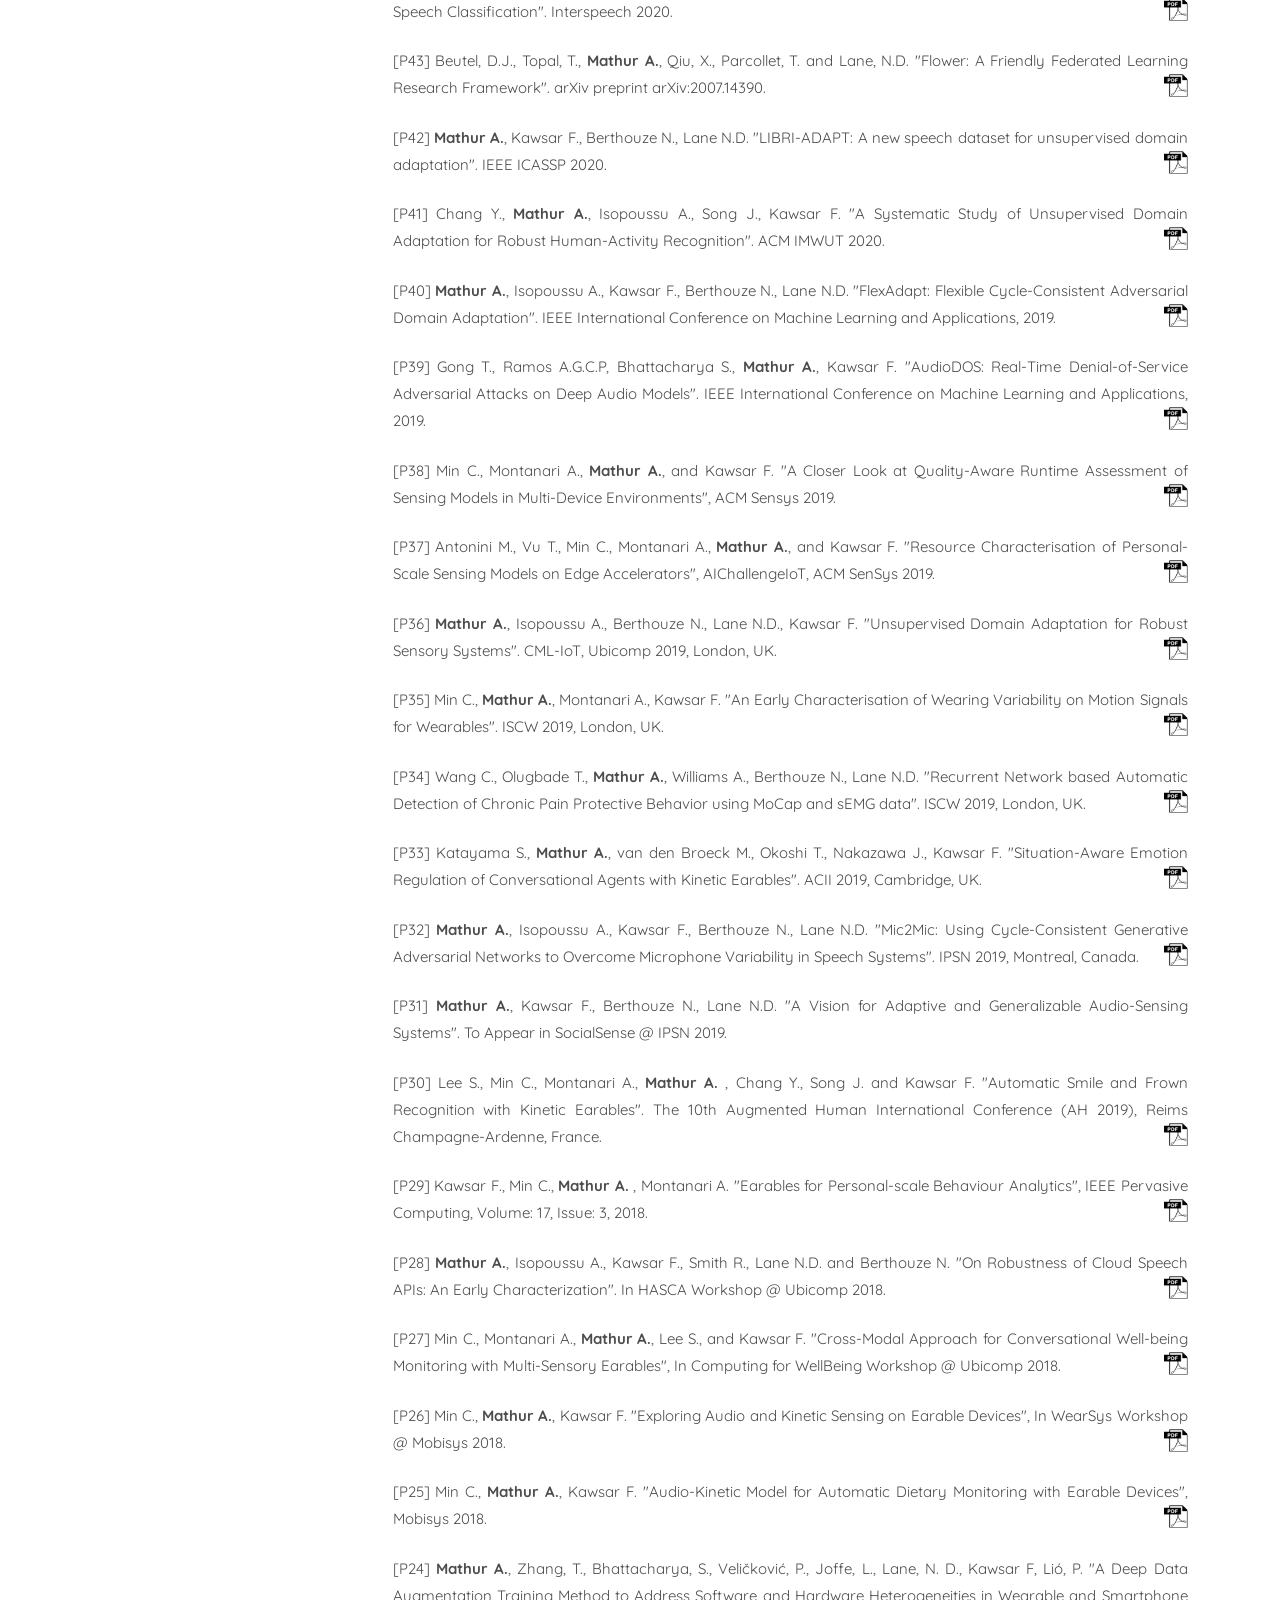
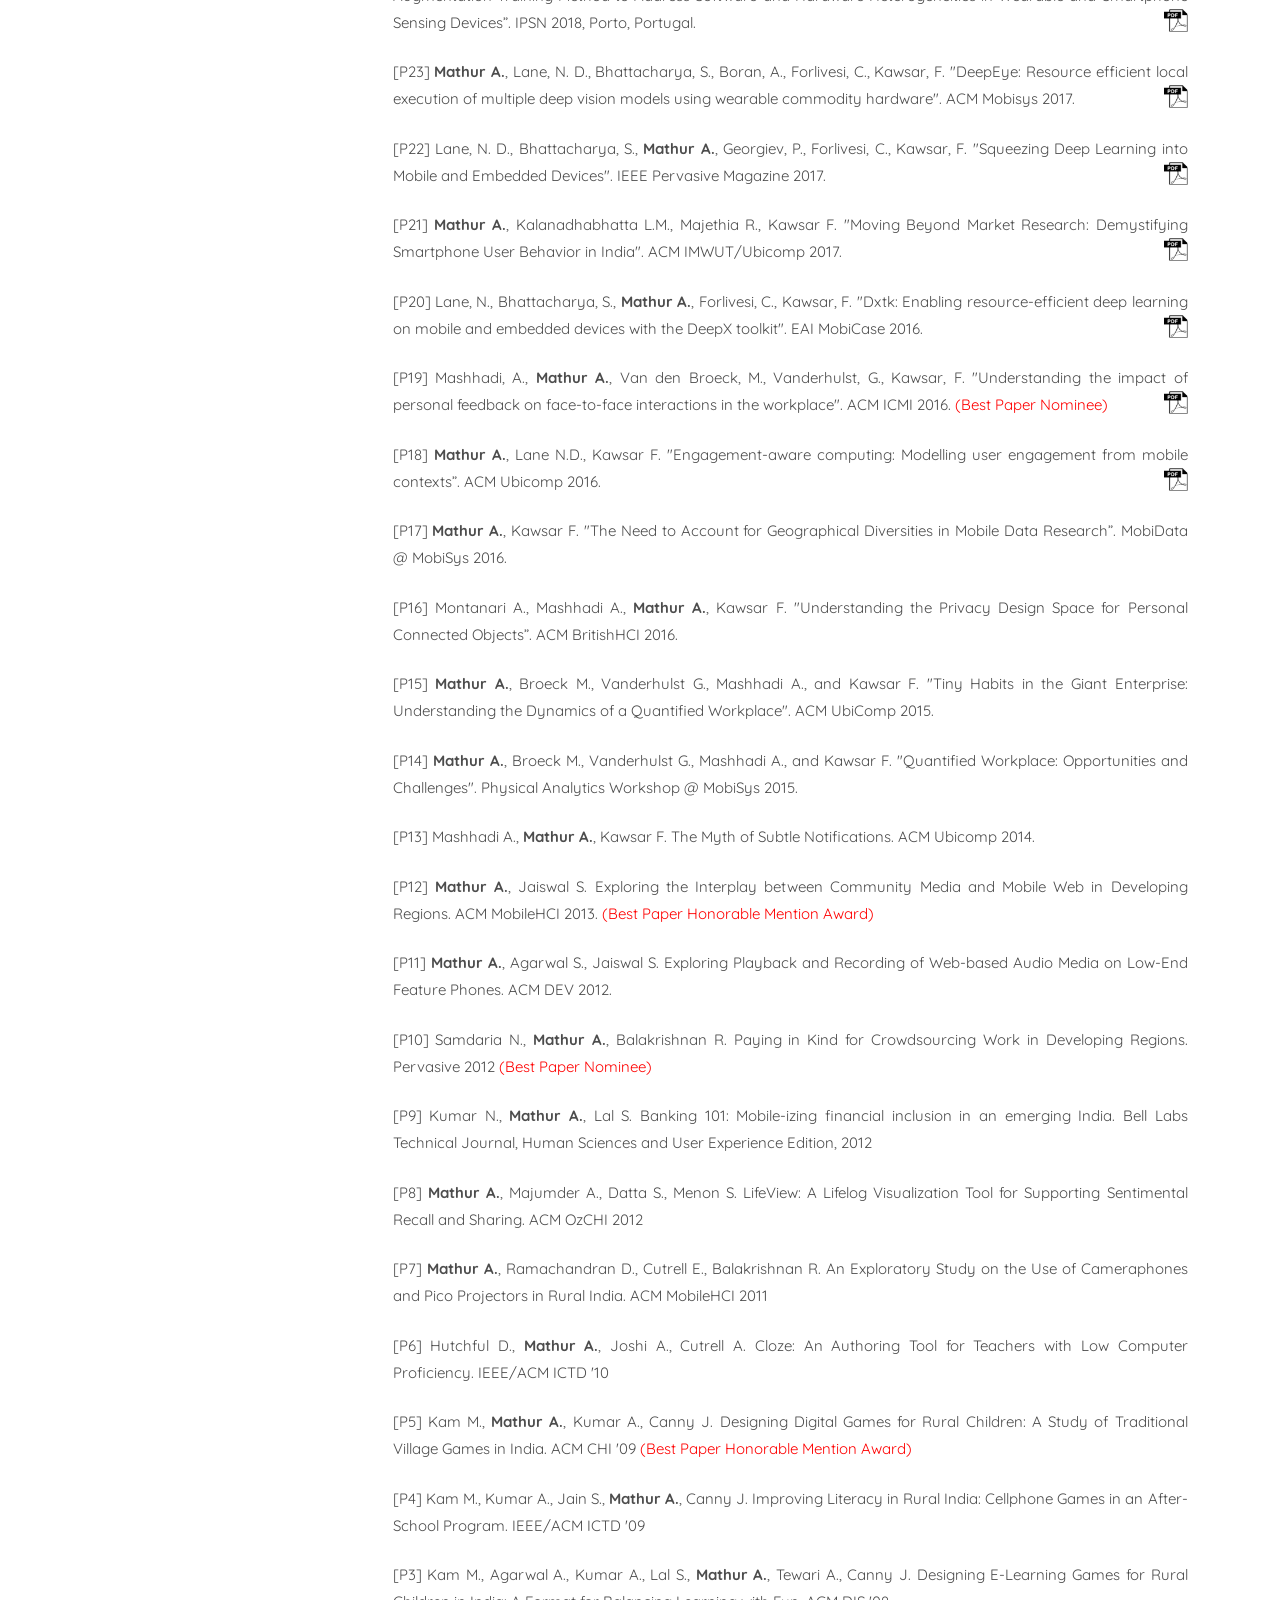
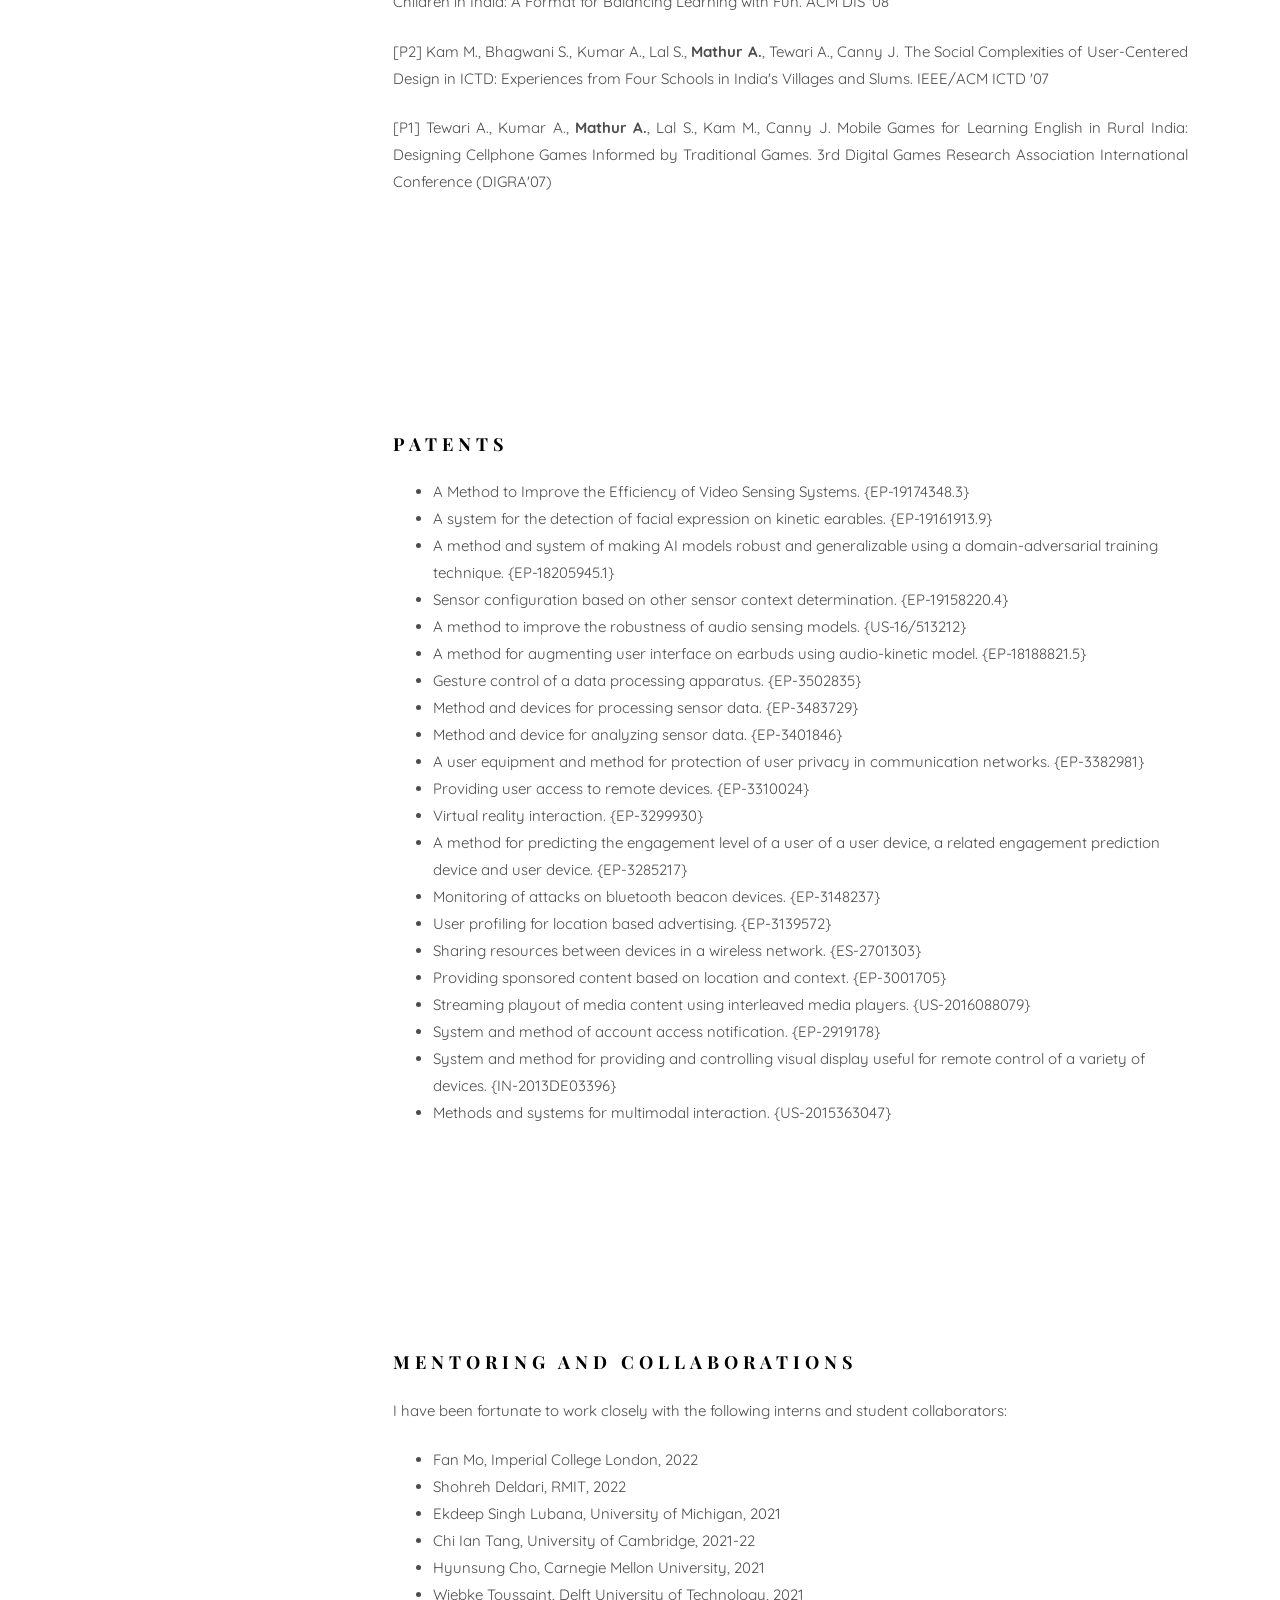
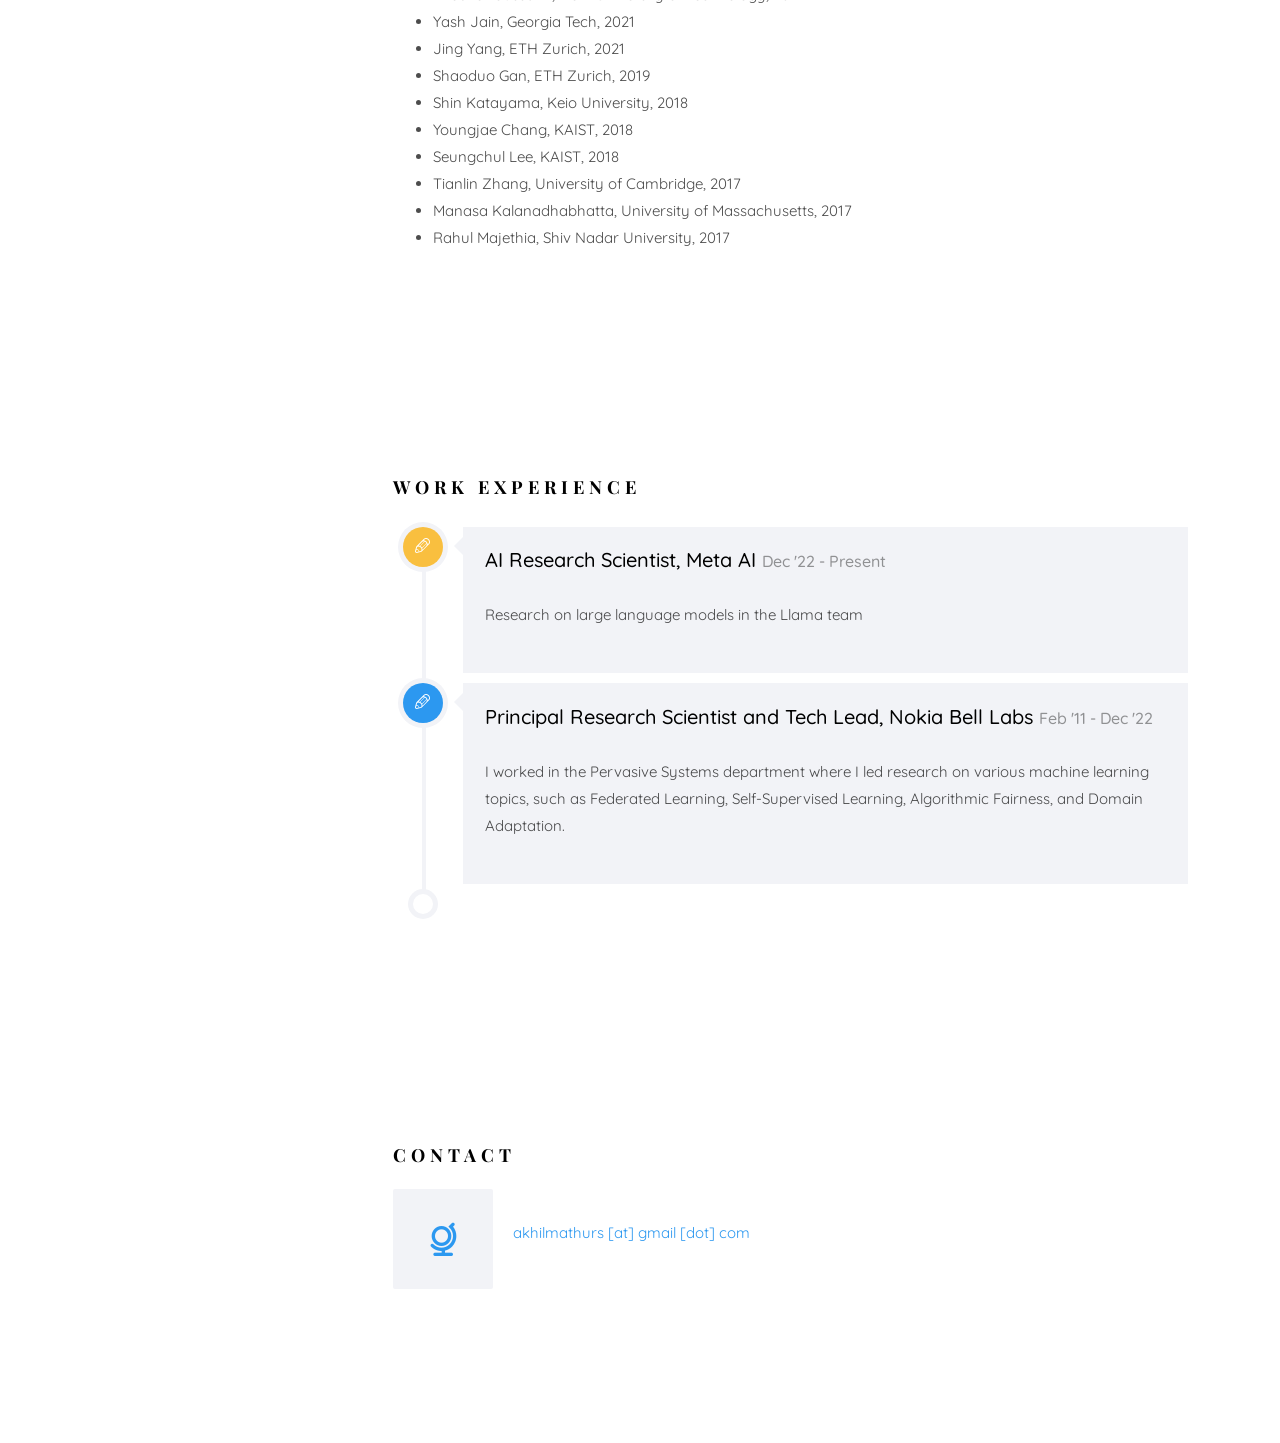
==== commit 9b9258d9: "update" ====
--- a/index.html
+++ b/index.html
@@ -28,7 +28,7 @@
 	<title>Akhil Mathur</title>
 	<meta name="viewport" content="width=device-width, initial-scale=1">
 	<meta name="description" content="Akhil Mathur's Website"/>
-	<meta name="keywords" content="Akhil Mathur, Research Scientist, Meta, Meta AI, Generative AI, GenAI, Facebook, Bell Labs, Nokia Bell Labs, DeepEye, UCL, Cambridge, Domain Adaptation, Ubicomp, Machine Learning, Deep Learning, University of Toronto, UofT, HCI, Toronto"/>
+	<meta name="keywords" content="Akhil Mathur, Research Scientist, Meta, Llama, Meta AI, Generative AI, GenAI, Facebook, Bell Labs, Nokia Bell Labs, DeepEye, UCL, Cambridge, Domain Adaptation, Ubicomp, Machine Learning, Deep Learning, University of Toronto, UofT, HCI, Toronto"/>
 	<meta name="google-site-verification" content="bqf3jKVUFw9JAjc2MadtDzBsh65srQUKRtcz_CJBlJ8" />
 
   <!-- Facebook and Twitter integration -->
@@ -128,9 +128,9 @@
 									<div class="about-desc">
 										<!-- <span class="heading-meta">About Us</span> -->
 										<h2 class="colorlib-heading">Bio</h2>
-										<p>I am a Research Scientist in Generative AI at <a href="https://ai.facebook.com/" target="_blank">Meta</a>. Previously, I was a Principal Research Scientist and a Distinguished Member of Technical Staff (DMTS) at <a href="https://www.bell-labs.com/" target="_blank">Bell Labs</a>, where I led a team of ML researchers on cutting-edge research on embedded and distributed machine learning. 
+										<p>I am a Research Scientist in the LLama Research team at <a href="https://ai.facebook.com/" target="_blank">Meta</a>. Previously, I was a Principal Research Scientist and a Distinguished Member of Technical Staff (DMTS) at <a href="https://www.bell-labs.com/" target="_blank">Bell Labs</a>. 
 											
-										<p> My current research focuses on machine learning, especially around large language models. Currently, I am working on projects to improve the safety and reasoning capabilities of LLMs. In addition, I am also interested in the topics of Self-Supervised Learning, Federated Learning, On-Device ML, and domain adaptation. My research has been covered by several media organizations including the New Yorker, Financial Times, Livemint and Canadian Broadcasting Corporation. I also serve on the Editorial Board of <a href="https://dl.acm.org/journal/imwut" target="_blank">ACM IMWUT</a> journal as an Associate Editor.</p> 
+										<p> At Meta, I work on large language models, leading projects aimed at improving the reasoning capabilities of Llama models. In addition, I am also interested in the topics of Self-Supervised Learning, Federated Learning, On-Device ML, and domain adaptation. My research has been covered by several media organizations including the New Yorker, Financial Times, Livemint and Canadian Broadcasting Corporation. I also serve on the Editorial Board of <a href="https://dl.acm.org/journal/imwut" target="_blank">ACM IMWUT</a> journal as an Associate Editor.</p> 
 
 										<p>I hold a Ph.D. in Machine Learning from the University College London while also being affiliated with the <a href="https://mlsys.cst.cam.ac.uk/" target="_blank">Cambridge Machine Learning Systems Lab (CaMLSys)</a>. My PhD advisors were <a href="http://niclane.org/" target="_blank">Prof. Nic Lane</a> and <a href="https://uclic.ucl.ac.uk/people/nadia-berthouze" target="_blank">Prof. Nadia Berthouze</a>. I also hold a Masters in Computer Science from the University of Toronto and a B.Tech. from DA-IICT where I was awarded the President's Gold Medal.</p>
 										<!-- I am a recipient of the Wolfond Fellowship at the University of Toronto, the mBillionth Award South Asia, and two Best Paper Honorable Mention Awards.  -->
@@ -179,9 +179,10 @@
 								<div class="about-news">
 									<h2 class="colorlib-heading">News</h2>
 									<div class = "colorlib-justify">
-									<ul>	
-										<li><b>October 2023:</b> Our work titled "Practical self-supervised continual learning with continual fine-tuning" has been accepted at WACV 2024. Camera ready coming soon.        										
-										<li><b>October 2023:</b> Our work titled "Cross-modal Self-Supervised Learning for Time-series through Latent Masking" has been accepted at ACM WSDM 2024. Camera ready coming soon.        										
+									<ul>
+										<li><b>July 2024:</b> Llama 3.1 is out. Glad to have played my part as a Core Contributor -- check the <a href="https://arxiv.org/abs/2407.21783" target="_blank">paper</a> for technical details.              										
+										<li><b>October 2023:</b> Our work titled "Practical self-supervised continual learning with continual fine-tuning" has been accepted at WACV 2024.         										
+										<li><b>October 2023:</b> Our work titled "Cross-modal Self-Supervised Learning for Time-series through Latent Masking" has been accepted at ACM WSDM 2024.        										
 										<li><b>Sept 2023:</b> Looking forward to attending ACM Ubicomp 2023 for my keynote talk at <a href="https://faircomp-workshop.github.io/2023/" target="_blank">FairComp</a>.        										
 										<li><b>June 2023:</b> Our work on self-supervised learning with latent masking for multimodal data has been accepted at ML4MHD, ICML 2023. Details <a href="https://arxiv.org/abs/2307.16847" target="_blank">here</a>.        										
 										<li><b>May 2023:</b> Our paper on quantifying the carbon footprint of federated learning has been accepted to <a href="https://www.jmlr.org/papers/volume24/21-0445/21-0445.pdf" target="_blank">JMLR</a>.        
@@ -253,6 +254,12 @@
 										<h2 class="colorlib-heading">Publications</h2>
 										<div class = "colorlib-justify">
 
+										<p> [P62] Llama Team, AI @ Meta. "The Llama 3 Herd of Models". <a href="https://arxiv.org/abs/2407.21783" target="_blank"><img src="icon-pdf.gif" width="24" align="right"></a></p>										
+
+										<p> [P61] Deldari S., Spathis D., Malekzadeh M., Kawsar F., Salim F.D., <span style="font-weight:bold"> Mathur A.</span>. "Crossl: Cross-modal self-supervised learning for time-series through latent masking". ACM WSDM, 2024 <a href="https://arxiv.org/pdf/2307.16847" target="_blank"><img src="icon-pdf.gif" width="24" align="right"></a></p>										
+
+										<p> [P60] Tang C.I., Qendro L., Spathis D., Kawsar F., Mascolo C., <span style="font-weight:bold"> Mathur A.</span>. "Kaizen: Practical self-supervised continual learning with continual fine-tuning". IEEE/CVF Winter Conference on Applications of Computer Vision <a href="https://openaccess.thecvf.com/content/WACV2024/papers/Tang_Kaizen_Practical_Self-Supervised_Continual_Learning_With_Continual_Fine-Tuning_WACV_2024_paper.pdf" target="_blank"><img src="icon-pdf.gif" width="24" align="right"></a></p>
+
 										<p> [P59] Qiu X., Parcollet T., Fernandez-Marques J., Gusmão P.P.B, Gao Y., Beutel D., Topal T., <span style="font-weight:bold"> Mathur A.</span>, Lane N.D. "A First Look into the Carbon Footprint of Federated Learning". Journal of Machine Learning Research 24 (2023) 1-23 <a href="papers/qiu_jmlr2023.pdf"><img src="icon-pdf.gif" width="24" align="right"></a></p>
 
 										<p> [P58] Hutiri W., Ding A., Kawsar F., <span style="font-weight:bold"> Mathur A.</span> "Tiny, Always-on and Fragile: Bias Propagation through Design Choices in On-device Machine Learning Workflows". ACM Transactions on Software Engineering and Methodology 2023. <a href="papers/hutiri_tosem2023.pdf"><img src="icon-pdf.gif" width="24" align="right"></a></p>
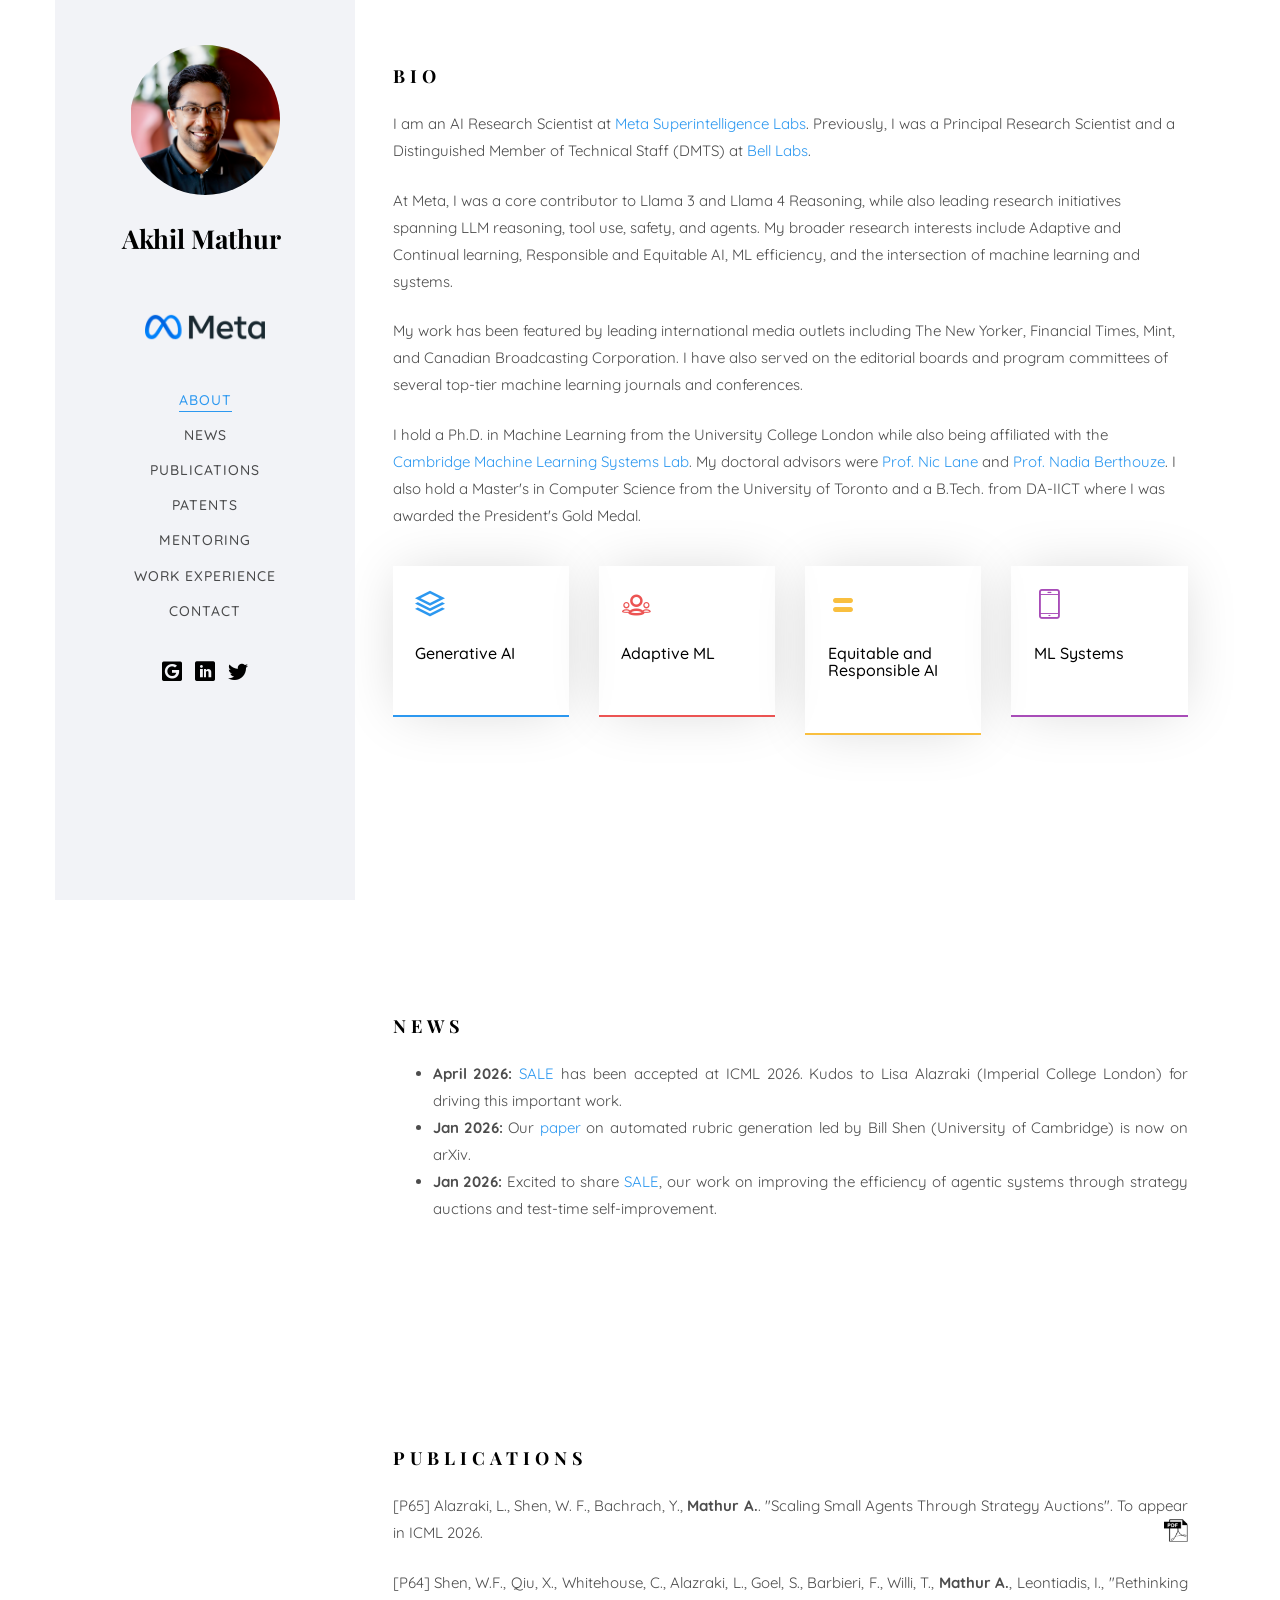
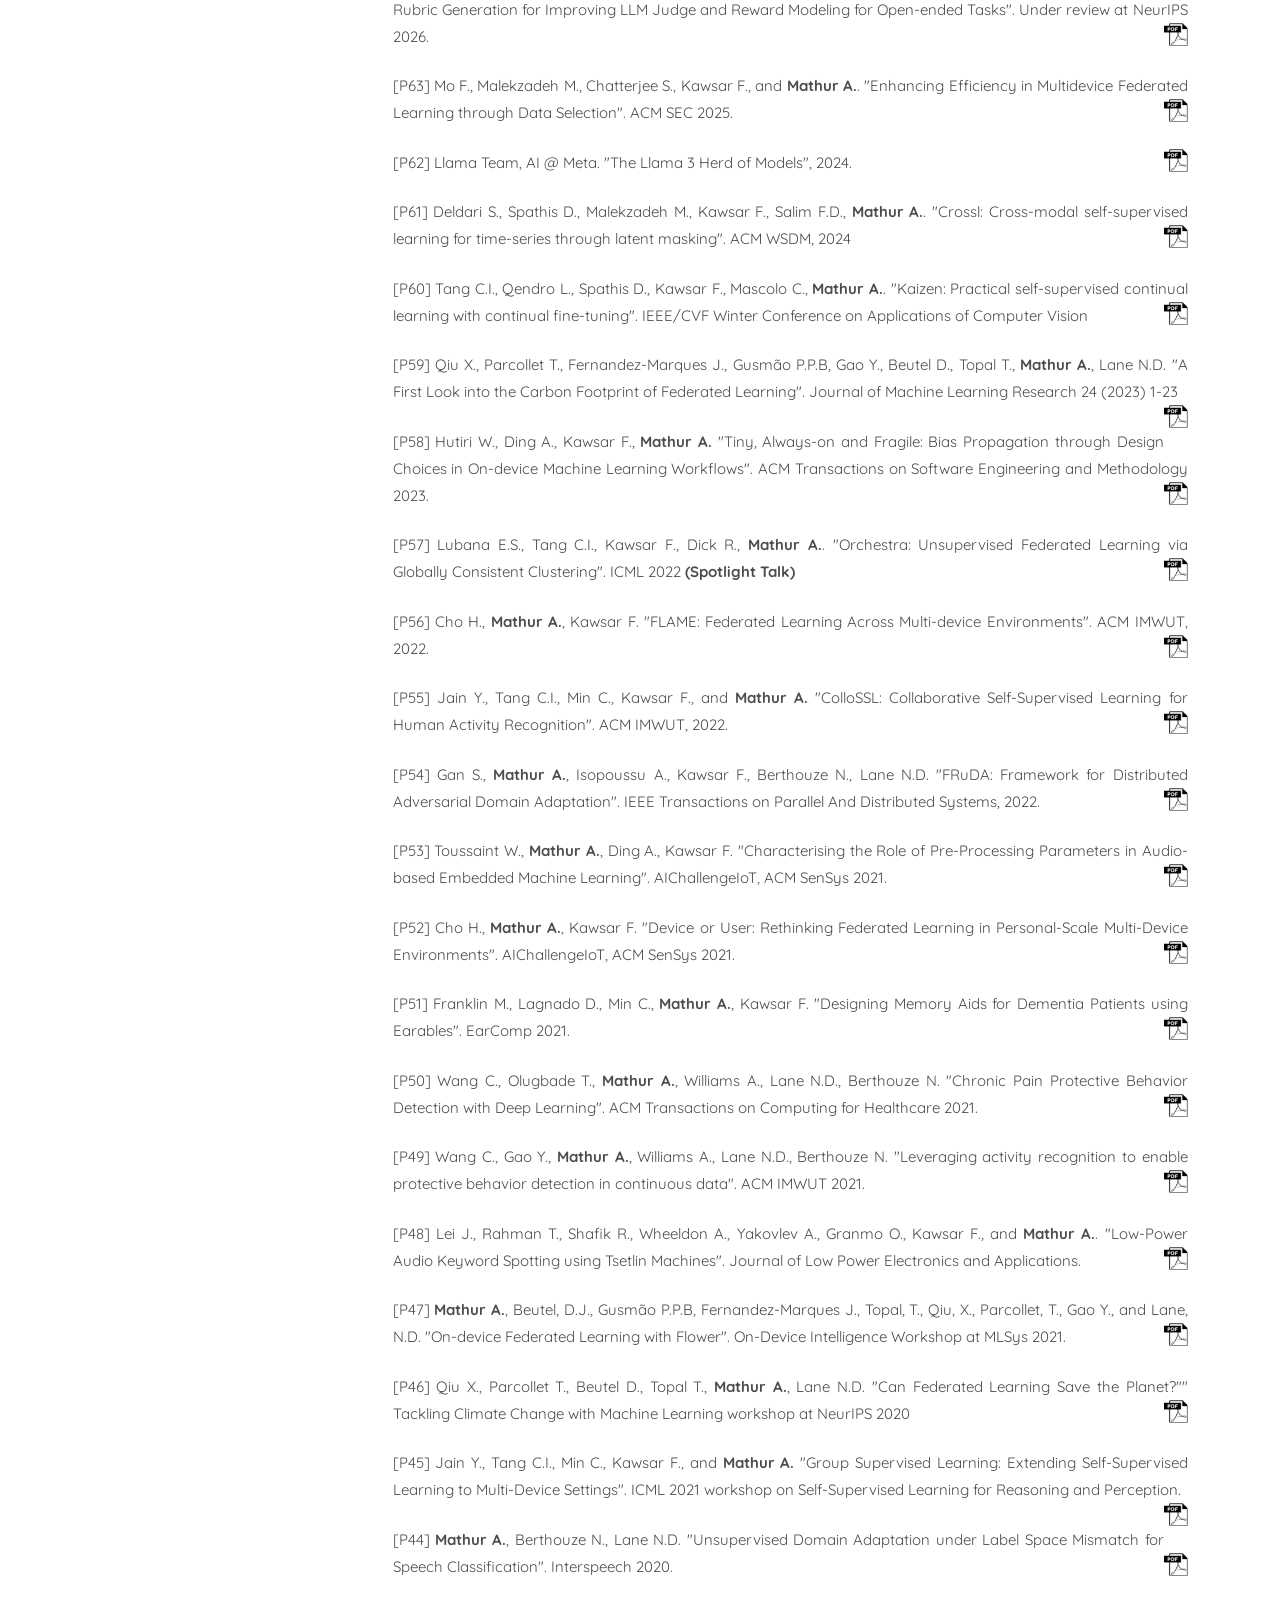
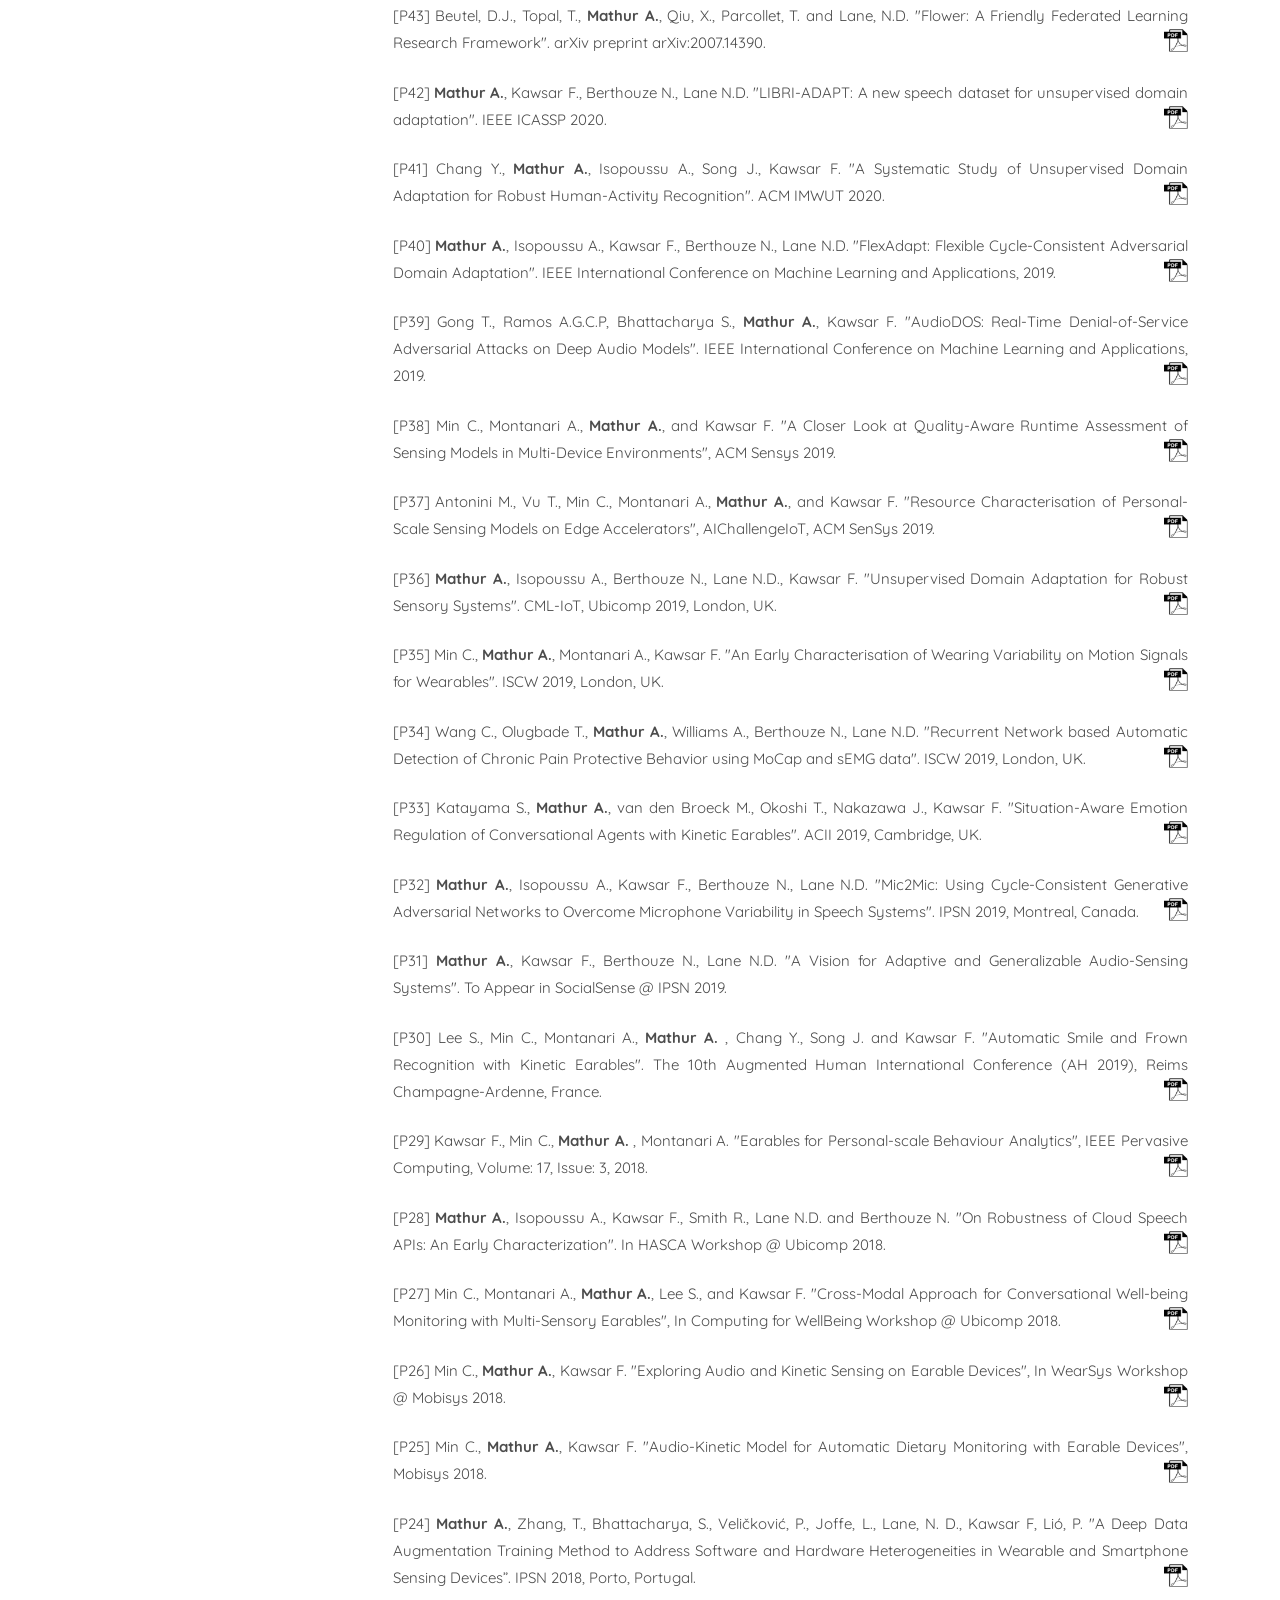
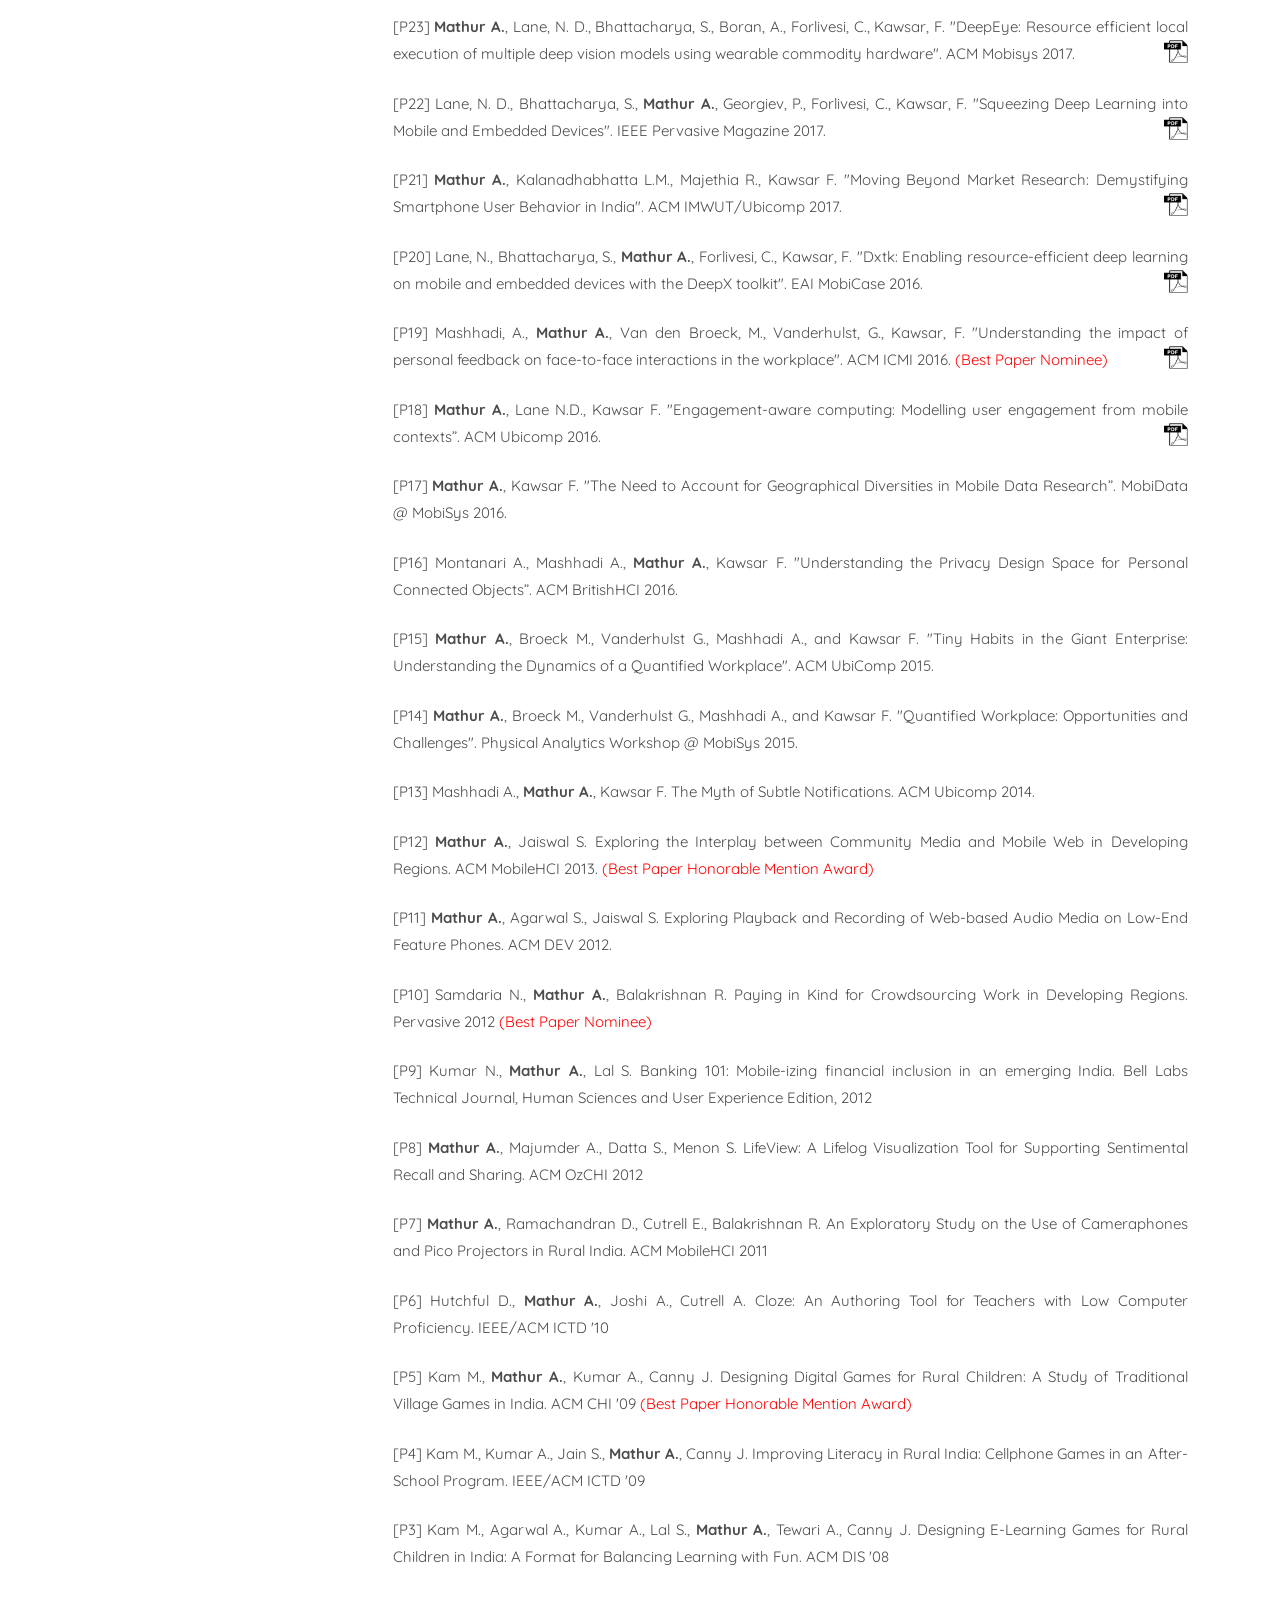
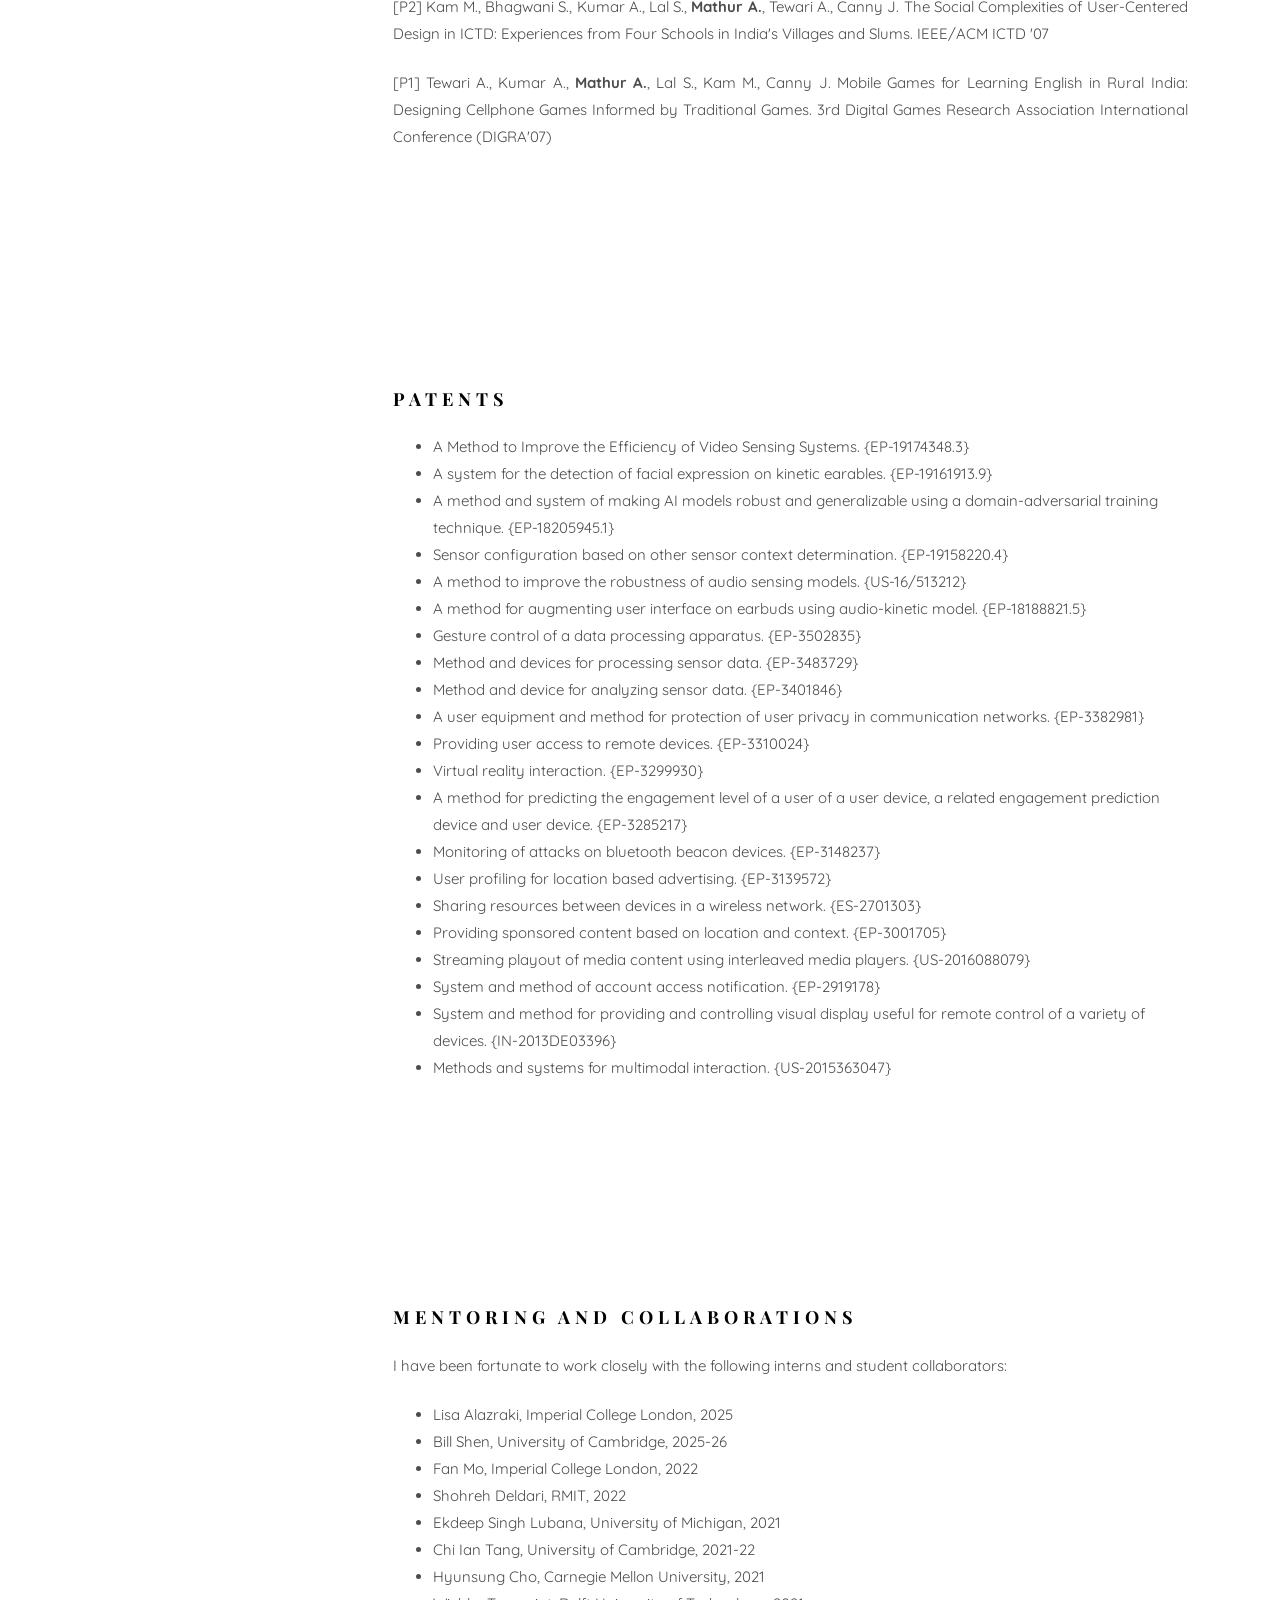
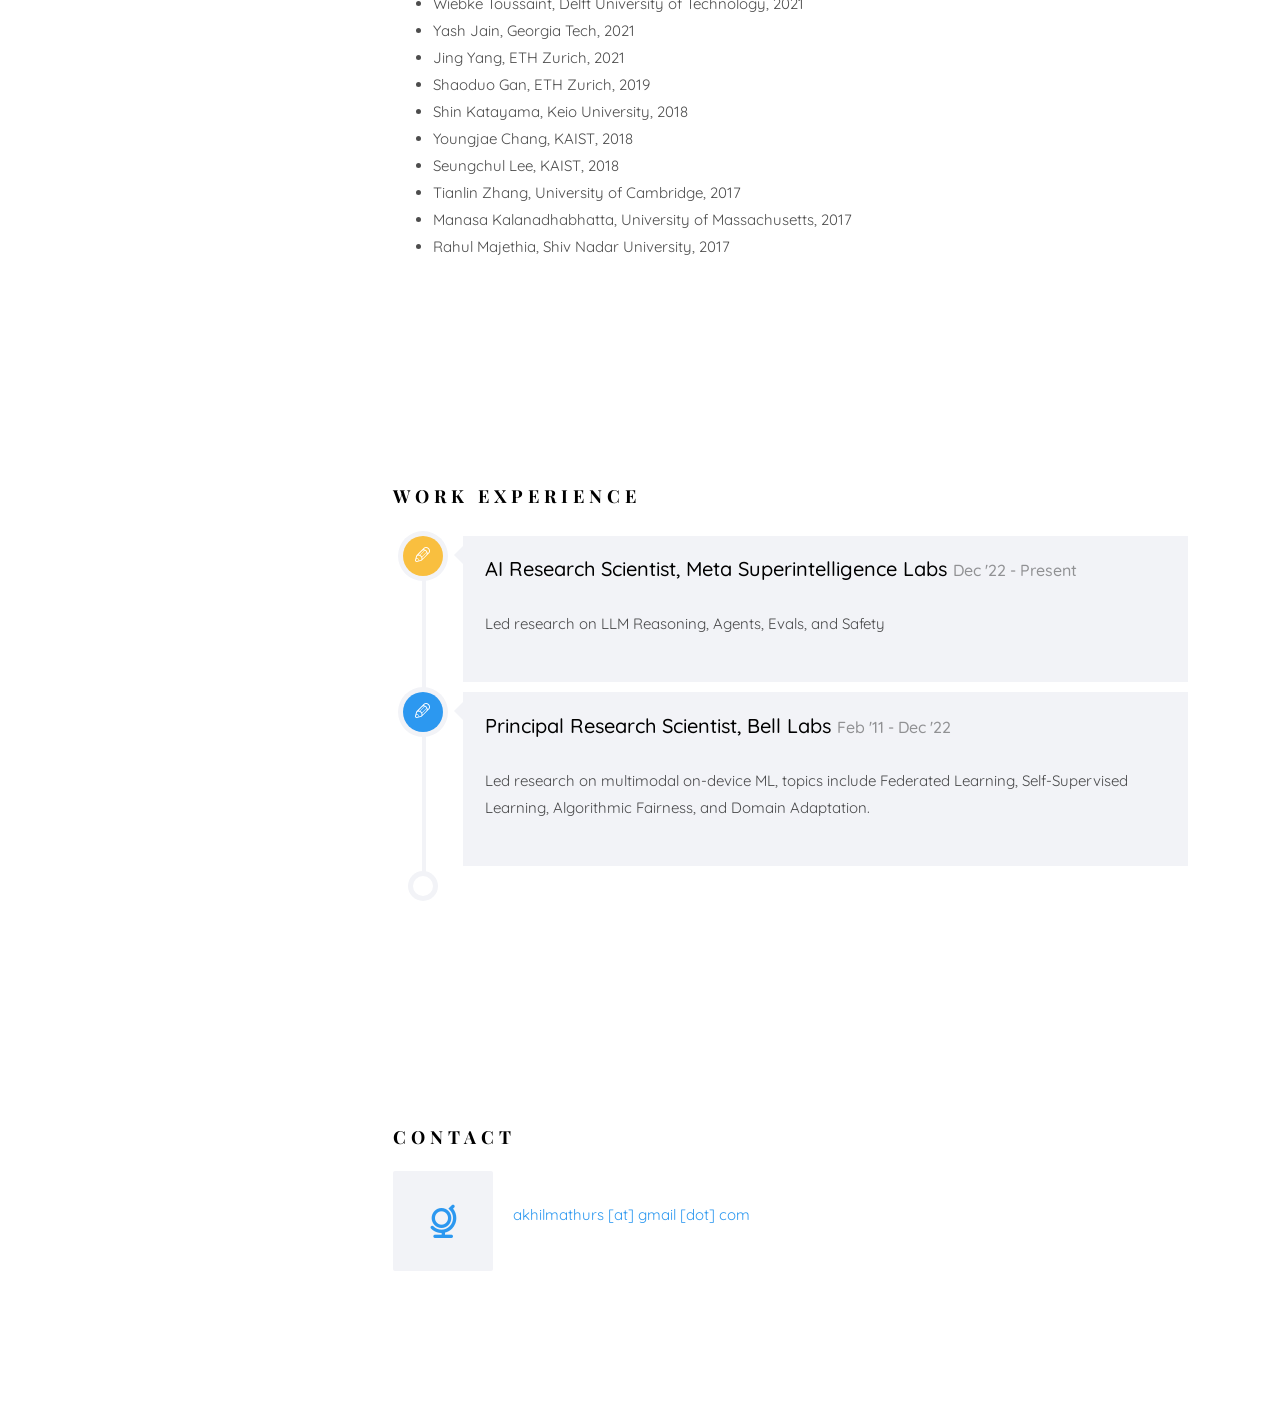
==== commit e80454cf: "updates" ====
--- a/index.html
+++ b/index.html
@@ -128,11 +128,13 @@
 									<div class="about-desc">
 										<!-- <span class="heading-meta">About Us</span> -->
 										<h2 class="colorlib-heading">Bio</h2>
-										<p>I am a Research Scientist in the LLama Research team at <a href="https://ai.facebook.com/" target="_blank">Meta</a>. Previously, I was a Principal Research Scientist and a Distinguished Member of Technical Staff (DMTS) at <a href="https://www.bell-labs.com/" target="_blank">Bell Labs</a>. 
+										<p>I am an AI Research Scientist at <a href="https://ai.meta.com/research/" target="_blank">Meta Superintelligence Labs</a>. Previously, I was a Principal Research Scientist and a Distinguished Member of Technical Staff (DMTS) at <a href="https://www.bell-labs.com/" target="_blank">Bell Labs</a>. 
 											
-										<p> At Meta, I work on large language models, leading projects aimed at improving the reasoning capabilities of Llama models. In addition, I am also interested in the topics of Self-Supervised Learning, Federated Learning, On-Device ML, and domain adaptation. My research has been covered by several media organizations including the New Yorker, Financial Times, Livemint and Canadian Broadcasting Corporation. I also serve on the Editorial Board of <a href="https://dl.acm.org/journal/imwut" target="_blank">ACM IMWUT</a> journal as an Associate Editor.</p> 
-
-										<p>I hold a Ph.D. in Machine Learning from the University College London while also being affiliated with the <a href="https://mlsys.cst.cam.ac.uk/" target="_blank">Cambridge Machine Learning Systems Lab (CaMLSys)</a>. My PhD advisors were <a href="http://niclane.org/" target="_blank">Prof. Nic Lane</a> and <a href="https://uclic.ucl.ac.uk/people/nadia-berthouze" target="_blank">Prof. Nadia Berthouze</a>. I also hold a Masters in Computer Science from the University of Toronto and a B.Tech. from DA-IICT where I was awarded the President's Gold Medal.</p>
+										<p>At Meta, I was a core contributor to Llama 3 and Llama 4 Reasoning, while also leading research initiatives spanning LLM reasoning, tool use, safety, and agents. My broader research interests include Adaptive and Continual learning, Responsible and Equitable AI, ML efficiency, and the intersection of machine learning and systems.</p>
+											
+										<p> My work has been featured by leading international media outlets including The New Yorker, Financial Times, Mint, and Canadian Broadcasting Corporation. I have also served on the editorial boards and program committees of several top-tier machine learning journals and conferences. </p>
+
+										<p>I hold a Ph.D. in Machine Learning from the University College London while also being affiliated with the <a href="https://mlsys.cst.cam.ac.uk/" target="_blank">Cambridge Machine Learning Systems Lab</a>. My doctoral advisors were <a href="https://www.cst.cam.ac.uk/people/ndl32/" target="_blank">Prof. Nic Lane</a> and <a href="https://profiles.ucl.ac.uk/3849-nadia-berthouze" target="_blank">Prof. Nadia Berthouze</a>. I also hold a Master's in Computer Science from the University of Toronto and a B.Tech. from DA-IICT where I was awarded the President's Gold Medal.</p>
 										<!-- I am a recipient of the Wolfond Fellowship at the University of Toronto, the mBillionth Award South Asia, and two Best Paper Honorable Mention Awards.  -->
 
 									</div>
@@ -148,19 +150,19 @@
 								<div class="col-md-3 animate-box" data-animate-effect="fadeInRight">
 									<div class="services color-2">
 										<span class="icon2"><i class="icon-group-outline"></i></span>
-										<h3>Federated Learning</h3>
+										<h3>Adaptive ML</h3>
 									</div>
 								</div>
 								<div class="col-md-3 animate-box" data-animate-effect="fadeInTop">
 									<div class="services color-3">
 										<span class="icon2"><i class="icon-equals"></i></span>
-										<h3>Algorithmic Fairness</h3>
+										<h3>Equitable and Responsible AI</h3>
 									</div>
 								</div>
 								<div class="col-md-3 animate-box" data-animate-effect="fadeInBottom">
 									<div class="services color-4">
 										<span class="icon2"><i class="icon-phone3"></i></span>
-										<h3>Mobile Systems</h3>
+										<h3>ML Systems</h3>
 									</div>
 								</div>
 							</div>
@@ -180,8 +182,11 @@
 									<h2 class="colorlib-heading">News</h2>
 									<div class = "colorlib-justify">
 									<ul>
-										<li><b>July 2024:</b> Llama 3.1 is out. Glad to have played my part as a Core Contributor -- check the <a href="https://arxiv.org/abs/2407.21783" target="_blank">paper</a> for technical details.              										
-										<li><b>October 2023:</b> Our work titled "Practical self-supervised continual learning with continual fine-tuning" has been accepted at WACV 2024.         										
+										<li><b>April 2026:</b> <a href="https://arxiv.org/pdf/2602.02751" target="_blank">SALE</a> has been accepted at ICML 2026. Kudos to Lisa Alazraki (Imperial College London) for driving this important work.</li>               										
+										<li><b>Jan 2026:</b> Our <a href="https://arxiv.org/abs/2602.05125v1" target="_blank">paper</a> on automated rubric generation led by Bill Shen (University of Cambridge) is now on arXiv.              										
+										<li><b>Jan 2026:</b> Excited to share <a href="https://arxiv.org/pdf/2602.02751" target="_blank">SALE</a>, our work on improving the efficiency of agentic systems through strategy auctions and test-time self-improvement.               										
+										<!-- <li><b>July 2024:</b> Llama 3.1 is out. Glad to have played my part as a Core Contributor -- check the <a href="https://arxiv.org/abs/2407.21783" target="_blank">paper</a> for technical details.              										 -->
+										<!-- <li><b>October 2023:</b> Our work titled "Practical self-supervised continual learning with continual fine-tuning" has been accepted at WACV 2024.         										
 										<li><b>October 2023:</b> Our work titled "Cross-modal Self-Supervised Learning for Time-series through Latent Masking" has been accepted at ACM WSDM 2024.        										
 										<li><b>Sept 2023:</b> Looking forward to attending ACM Ubicomp 2023 for my keynote talk at <a href="https://faircomp-workshop.github.io/2023/" target="_blank">FairComp</a>.        										
 										<li><b>June 2023:</b> Our work on self-supervised learning with latent masking for multimodal data has been accepted at ML4MHD, ICML 2023. Details <a href="https://arxiv.org/abs/2307.16847" target="_blank">here</a>.        										
@@ -190,7 +195,7 @@
 										<li><b>December 2022:</b> After a long and amazing career at Bell Labs, I decided to join Meta as an AI Research Scientist.        
 										<li><b>July 2022:</b> We proposed <a href="https://arxiv.org/abs/2202.08922" target="_blank">FLAME</a>, a technique for federated learning in multi-device settings. Paper accepted to <a href="https://dl.acm.org/journal/imwut">ACM IMWUT</a>.        
 										<li><b>May 2022:</b> We released the source code for Orchestra. Please check the <a href="https://github.com/akhilmathurs/orchestra" target="_blank">GitHub</a> repo.        
-										<li><b>May 2022:</b> Our work <a href="https://proceedings.mlr.press/v162/lubana22a.html" target="_blank">Orchestra</a> has been accepted to <b>ICML 2022</b>. Orchestra is one of the first approaches for unsupervised FL in cross-device settings.        
+										<li><b>May 2022:</b> Our work <a href="https://proceedings.mlr.press/v162/lubana22a.html" target="_blank">Orchestra</a> has been accepted to <b>ICML 2022</b>. Orchestra is one of the first approaches for unsupervised FL in cross-device settings.         -->
 										<!-- <li><b>January 2022:</b> We proposed a new technique for collaborative self-supervised learning (ColloSSL). Paper accepted to <a href="https://dl.acm.org/journal/imwut">ACM IMWUT</a>.        
 										<li><b>January 2022:</b> Paper accepted to ICASSP 2022 on CycleGAN-based generation of personalized therapeutic music to help with sleep disorders.         -->
 										<!-- <li><b>December 2021:</b> We proposed a new framework for extending unsupervised domain adaptation to distributed, multi-domain settings. Paper accepted to <a href="https://ieeexplore.ieee.org/document/9656647">IEEE Transactions on Parallel And Distributed Systems</a>.        
@@ -254,7 +259,13 @@
 										<h2 class="colorlib-heading">Publications</h2>
 										<div class = "colorlib-justify">
 
-										<p> [P62] Llama Team, AI @ Meta. "The Llama 3 Herd of Models". <a href="https://arxiv.org/abs/2407.21783" target="_blank"><img src="icon-pdf.gif" width="24" align="right"></a></p>										
+										<p> [P65] Alazraki, L., Shen, W. F., Bachrach, Y., <span style="font-weight:bold"> Mathur A.</span>. "Scaling Small Agents Through Strategy Auctions". To appear in ICML 2026. <a href="https://arxiv.org/abs/2602.02751" target="_blank"><img src="icon-pdf.gif" width="24" align="right"></a></p>										
+											
+										<p> [P64] Shen, W.F., Qiu, X., Whitehouse, C., Alazraki, L., Goel, S., Barbieri, F., Willi, T., <span style="font-weight:bold"> Mathur A.</span>, Leontiadis, I., "Rethinking Rubric Generation for Improving LLM Judge and Reward Modeling for Open-ended Tasks". Under review at NeurIPS 2026. <a href="https://arxiv.org/abs/2602.05125" target="_blank"><img src="icon-pdf.gif" width="24" align="right"></a></p>
+
+										<p> [P63] Mo F., Malekzadeh M., Chatterjee S., Kawsar F., and <span style="font-weight:bold"> Mathur A.</span>. "Enhancing Efficiency in Multidevice Federated Learning through Data Selection". ACM SEC 2025. <a href="https://dl.acm.org/doi/abs/10.1145/3769102.3770628" target="_blank"><img src="icon-pdf.gif" width="24" align="right"></a></p>										
+											
+										<p> [P62] Llama Team, AI @ Meta. "The Llama 3 Herd of Models", 2024. <a href="https://arxiv.org/abs/2407.21783" target="_blank"><img src="icon-pdf.gif" width="24" align="right"></a></p>										
 
 										<p> [P61] Deldari S., Spathis D., Malekzadeh M., Kawsar F., Salim F.D., <span style="font-weight:bold"> Mathur A.</span>. "Crossl: Cross-modal self-supervised learning for time-series through latent masking". ACM WSDM, 2024 <a href="https://arxiv.org/pdf/2307.16847" target="_blank"><img src="icon-pdf.gif" width="24" align="right"></a></p>										
 
@@ -445,6 +456,8 @@
 										<p>I have been fortunate to work closely with the following interns and student collaborators:</p>
 
 										<ul>
+											<li>Lisa Alazraki, Imperial College London, 2025</li>
+											<li>Bill Shen, University of Cambridge, 2025-26</li>
 											<li>Fan Mo, Imperial College London, 2022</li>
 											<li>Shohreh Deldari, RMIT, 2022</li>
 											<li>Ekdeep Singh Lubana, University of Michigan, 2021</li>
@@ -502,8 +515,8 @@
 					                  <i class="icon-pen2"></i>
 					               </div>
 					               <div class="timeline-label">
-					               	<h2>AI Research Scientist, Meta AI  <span>Dec '22 - Present</span></h2>
-					                <p>Research on large language models in the Llama team</p>
+					               	<h2>AI Research Scientist, Meta Superintelligence Labs <span>Dec '22 - Present</span></h2>
+					                <p>Led research on LLM Reasoning, Agents, Evals, and Safety </p>
 					               </div>
 					            </div>
 					         </article>
@@ -517,8 +530,8 @@
 					               </div>
 
 					               <div class="timeline-label">
-					                  <h2><a href="https://www.bell-labs.com" target="_blank">Principal Research Scientist and Tech Lead, Nokia Bell Labs</a> <span>Feb '11 - Dec '22</span></h2>
-					                  <p>I worked in the Pervasive Systems department where I led research on various machine learning topics, such as Federated Learning, Self-Supervised Learning, Algorithmic Fairness, and Domain Adaptation.</p>
+					                  <h2><a href="https://www.bell-labs.com" target="_blank">Principal Research Scientist, Bell Labs</a> <span>Feb '11 - Dec '22</span></h2>
+					                  <p>Led research on multimodal on-device ML, topics include Federated Learning, Self-Supervised Learning, Algorithmic Fairness, and Domain Adaptation.</p>
 					               </div>
 					            </div>
 					         </article>
